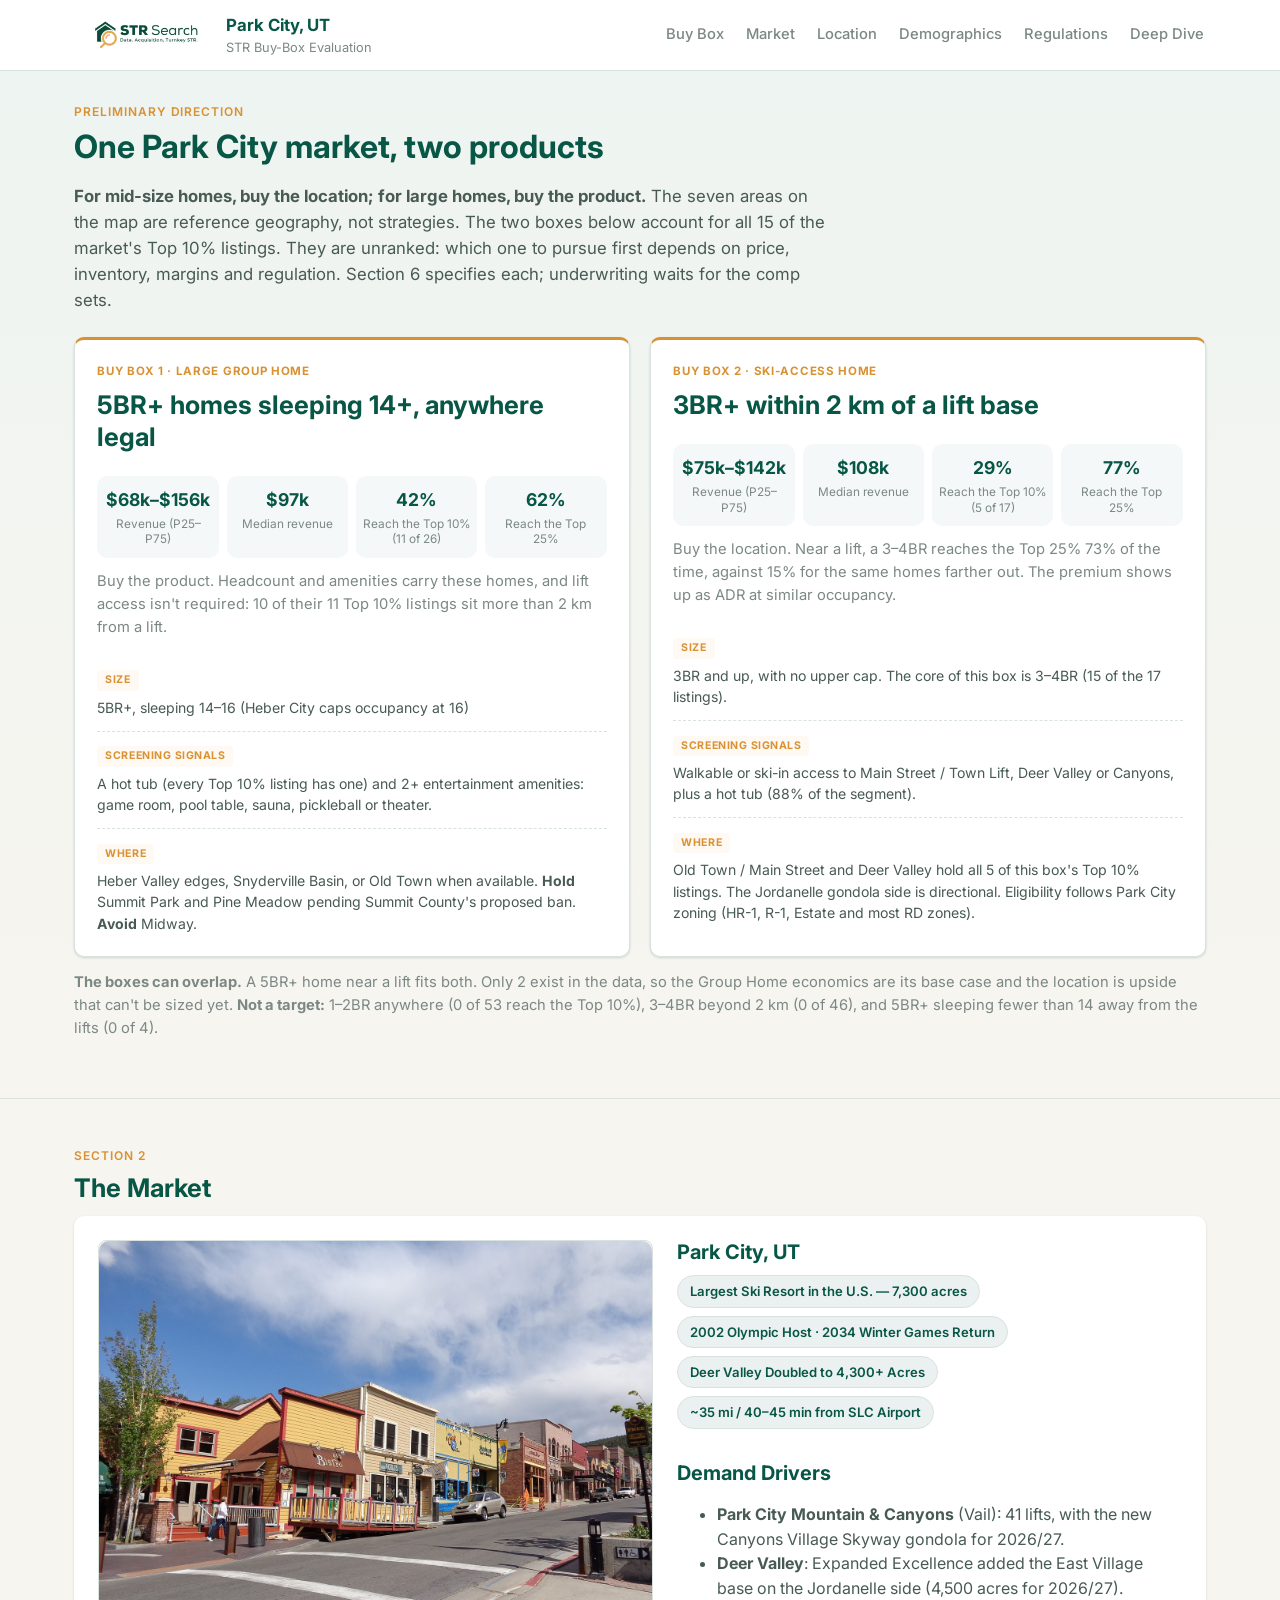
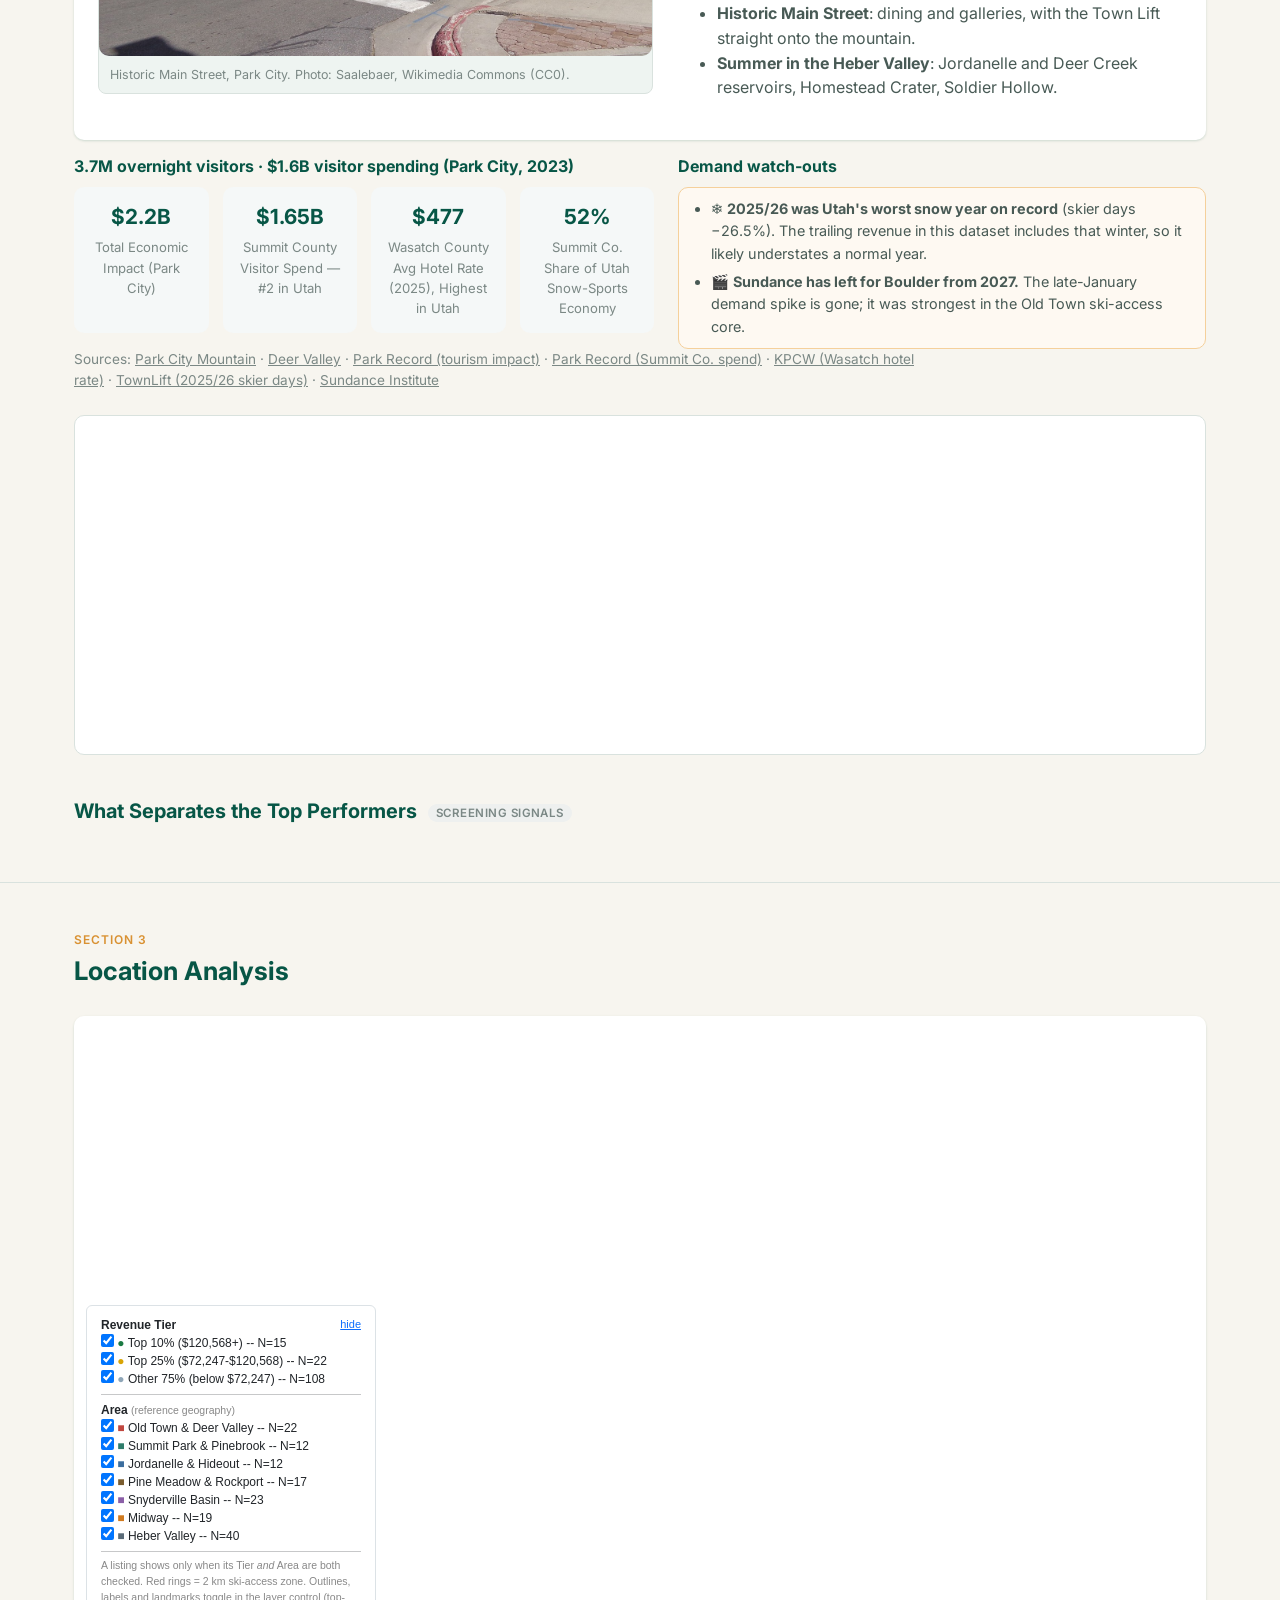
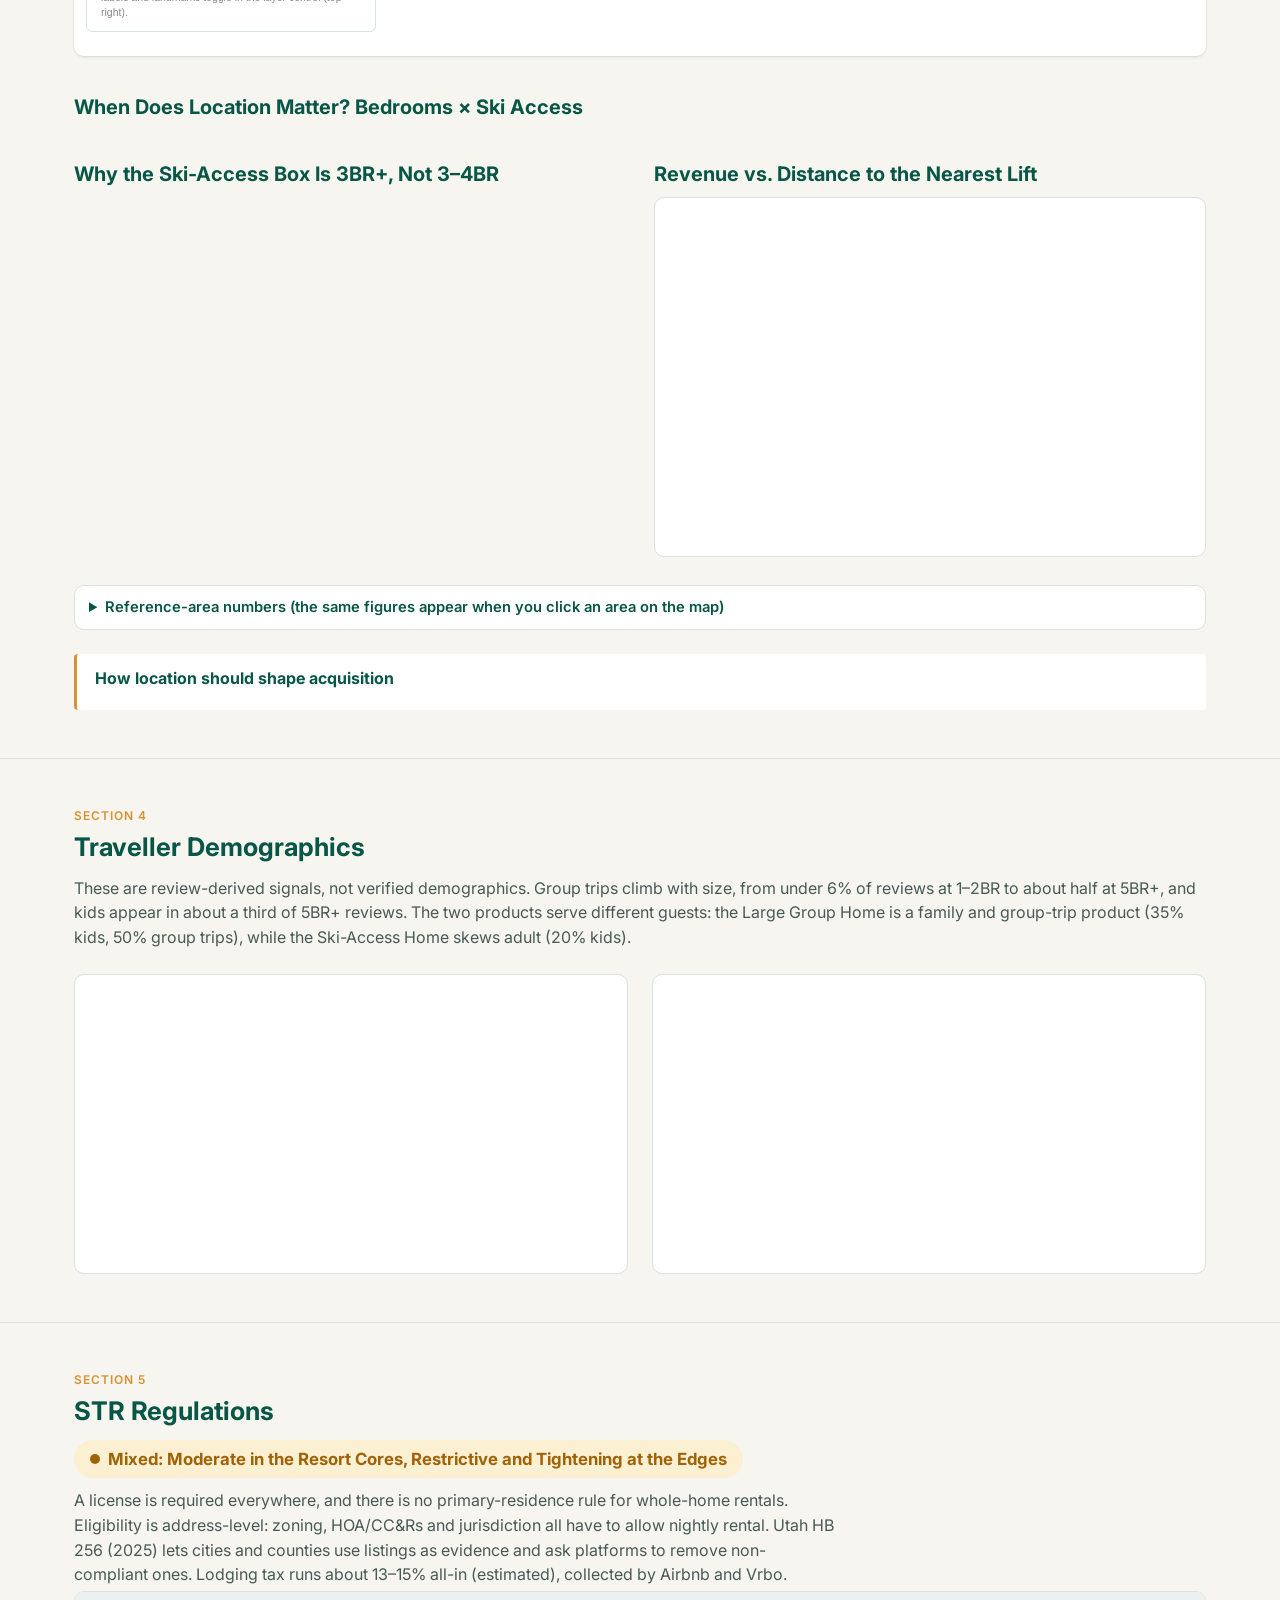
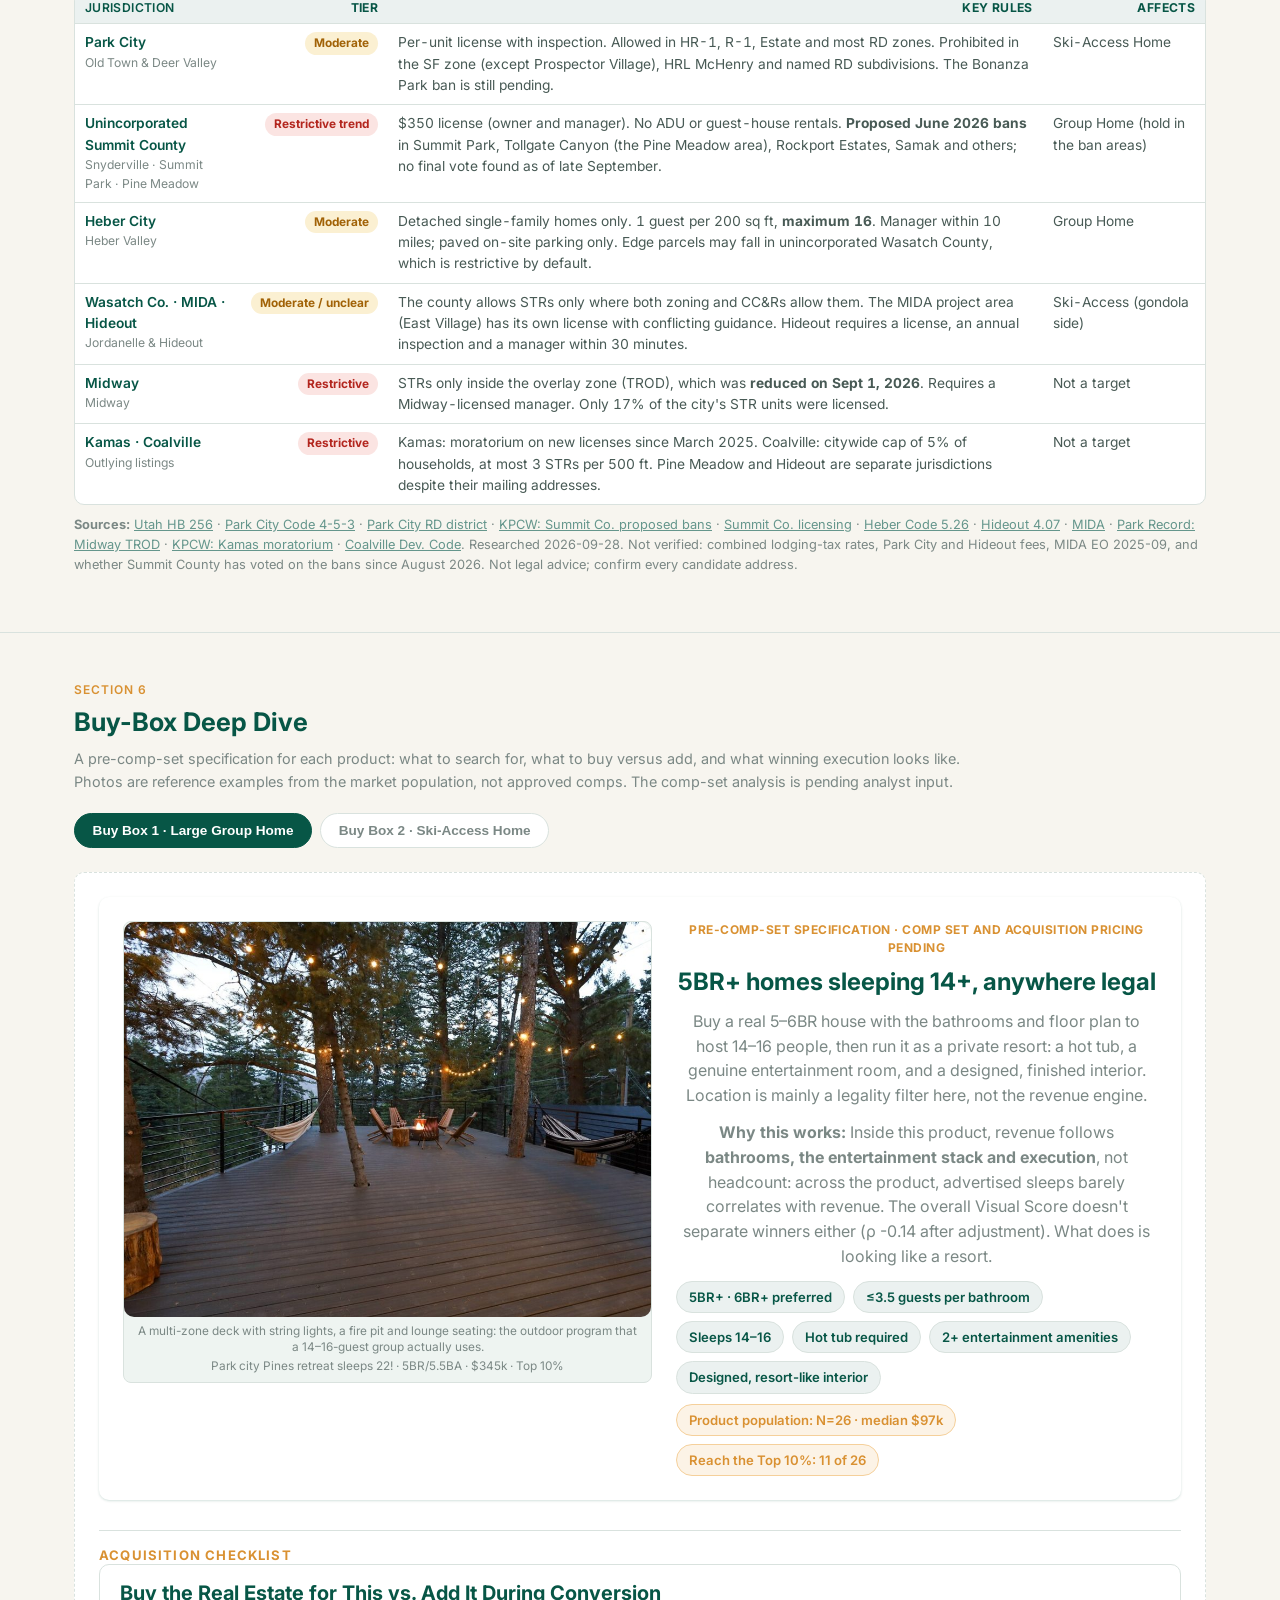
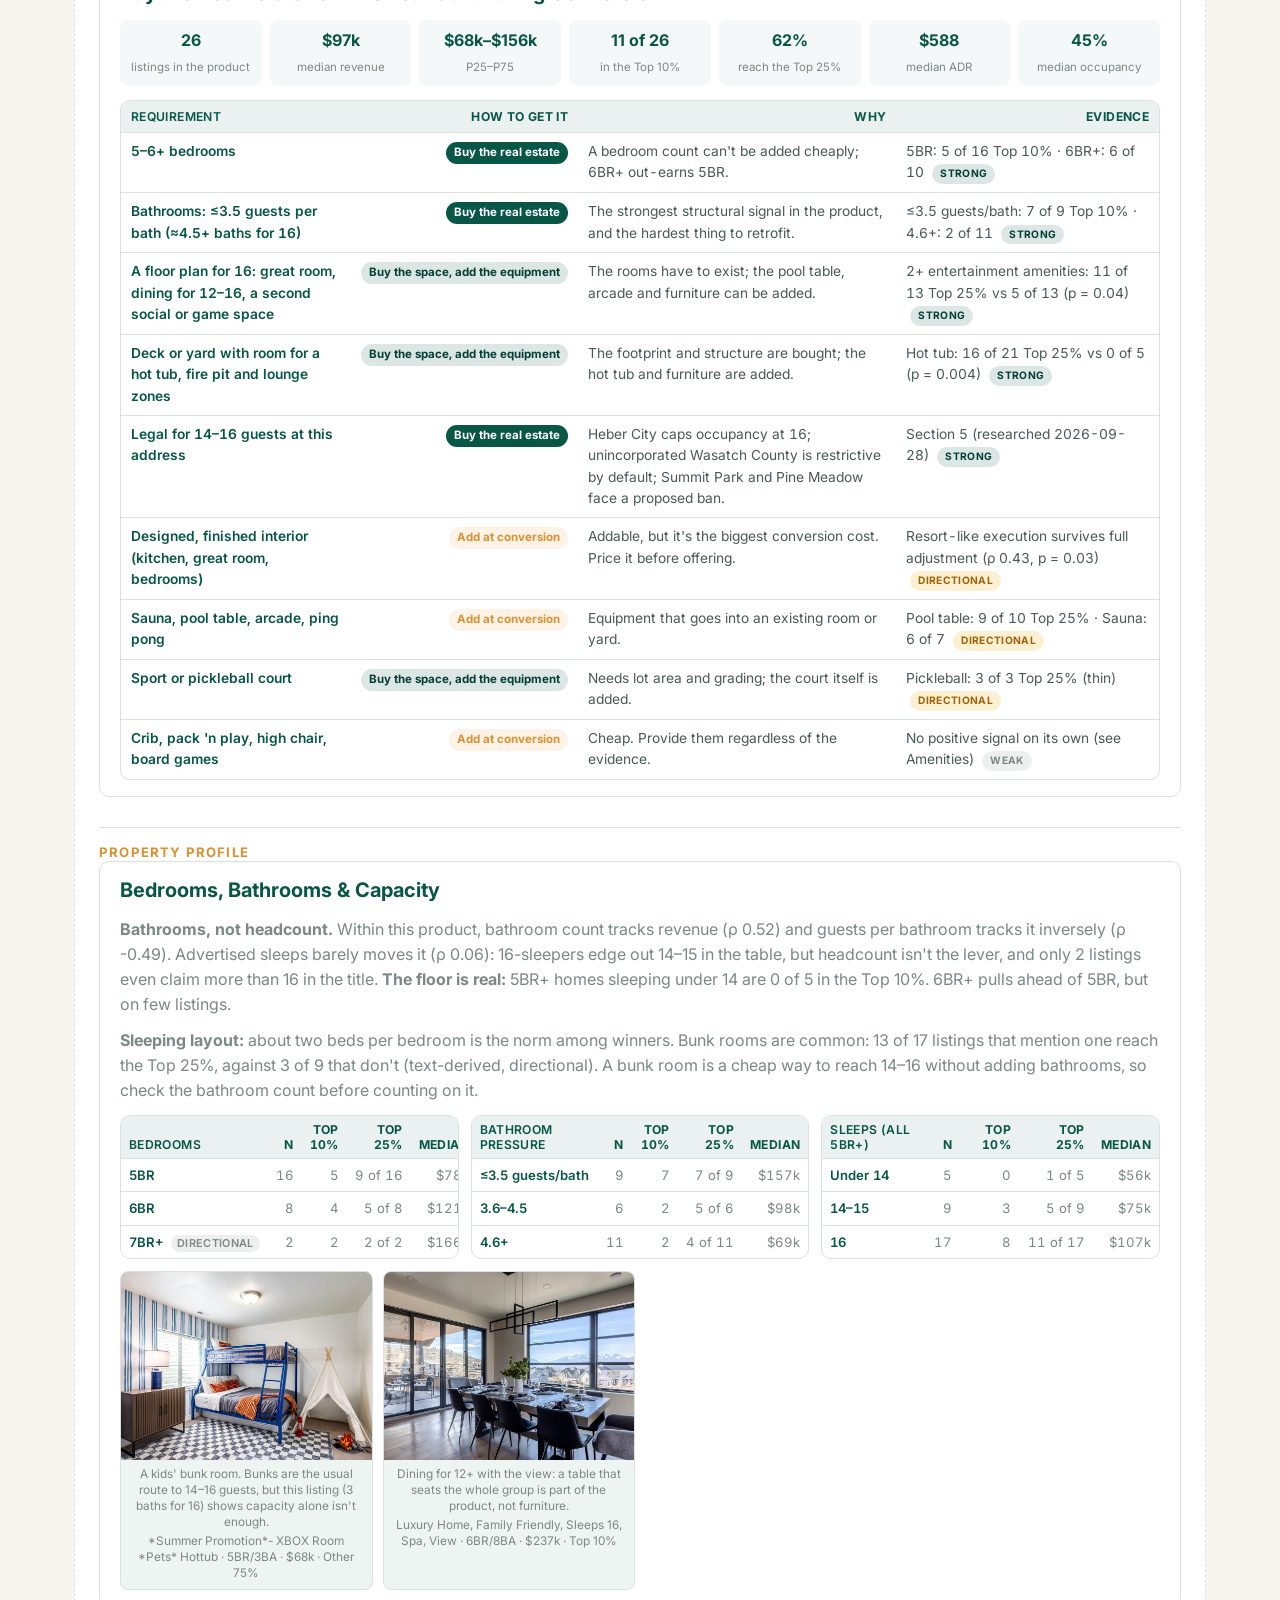
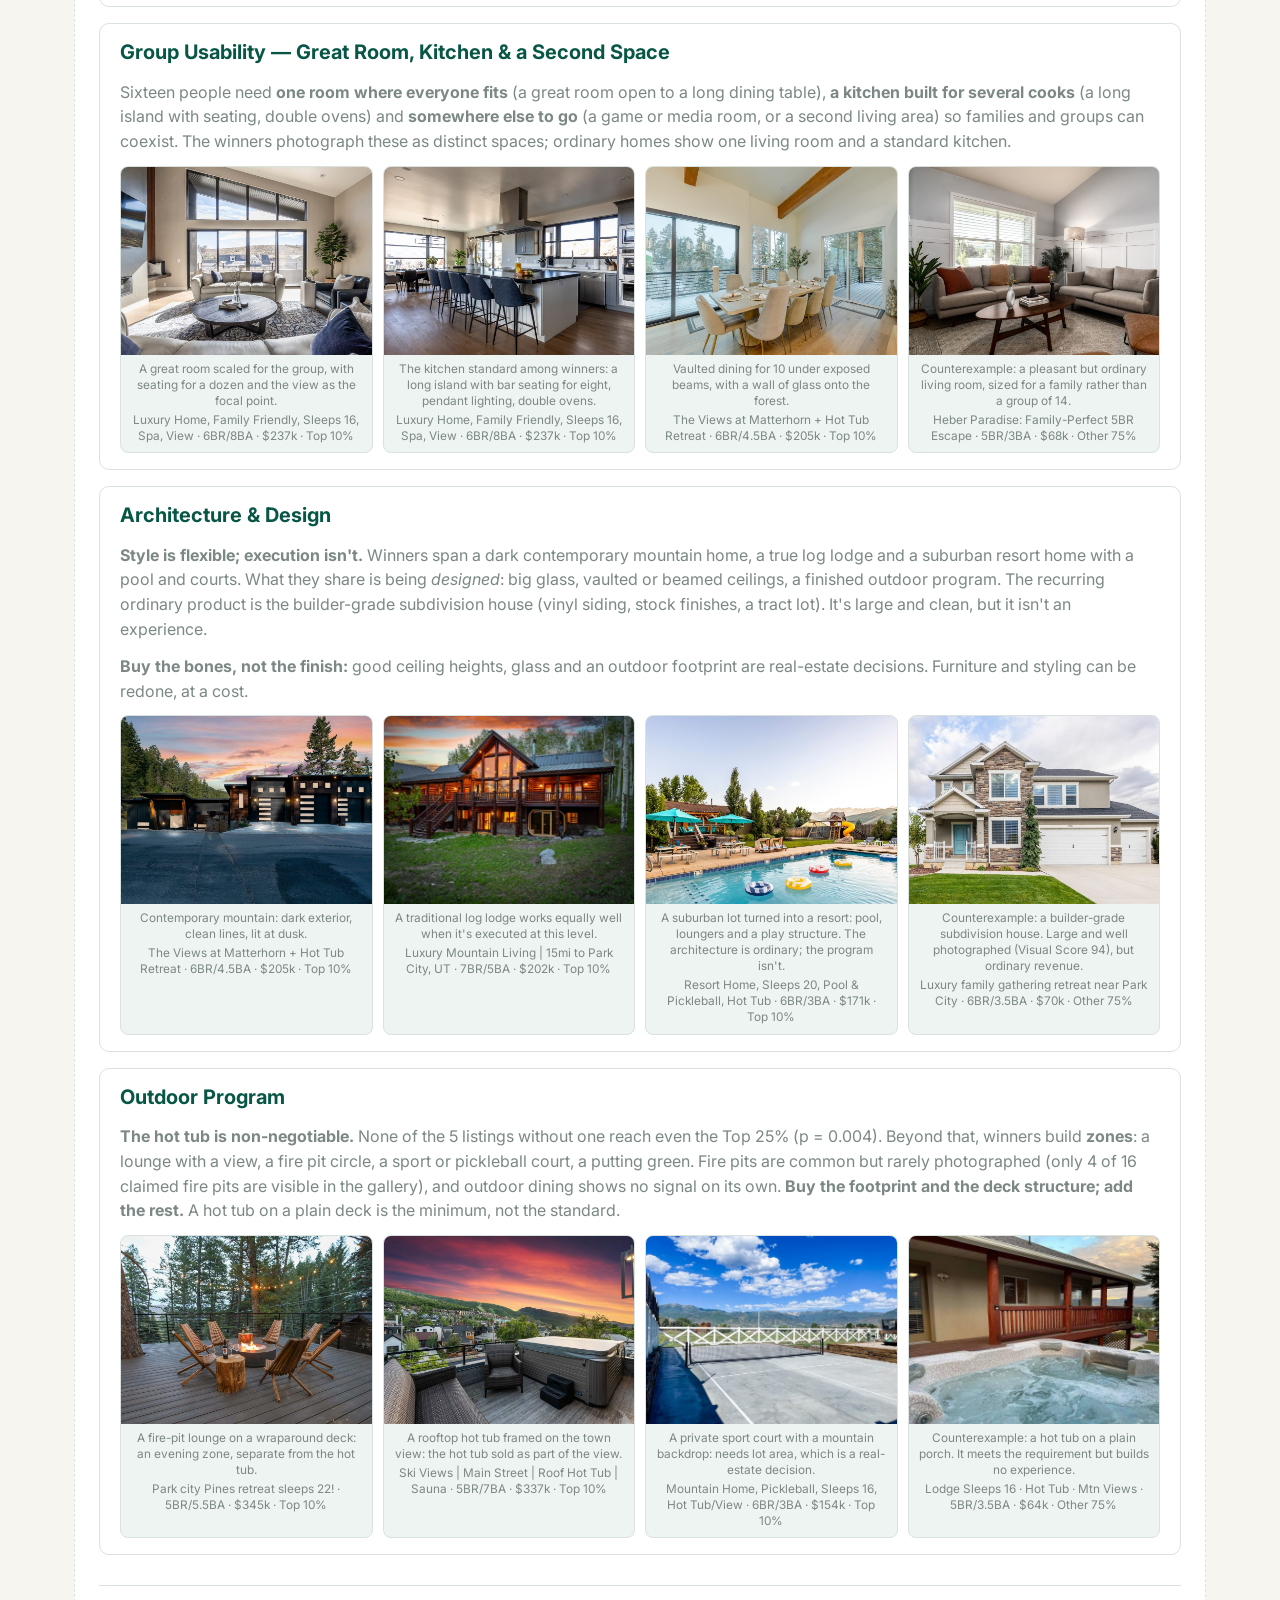
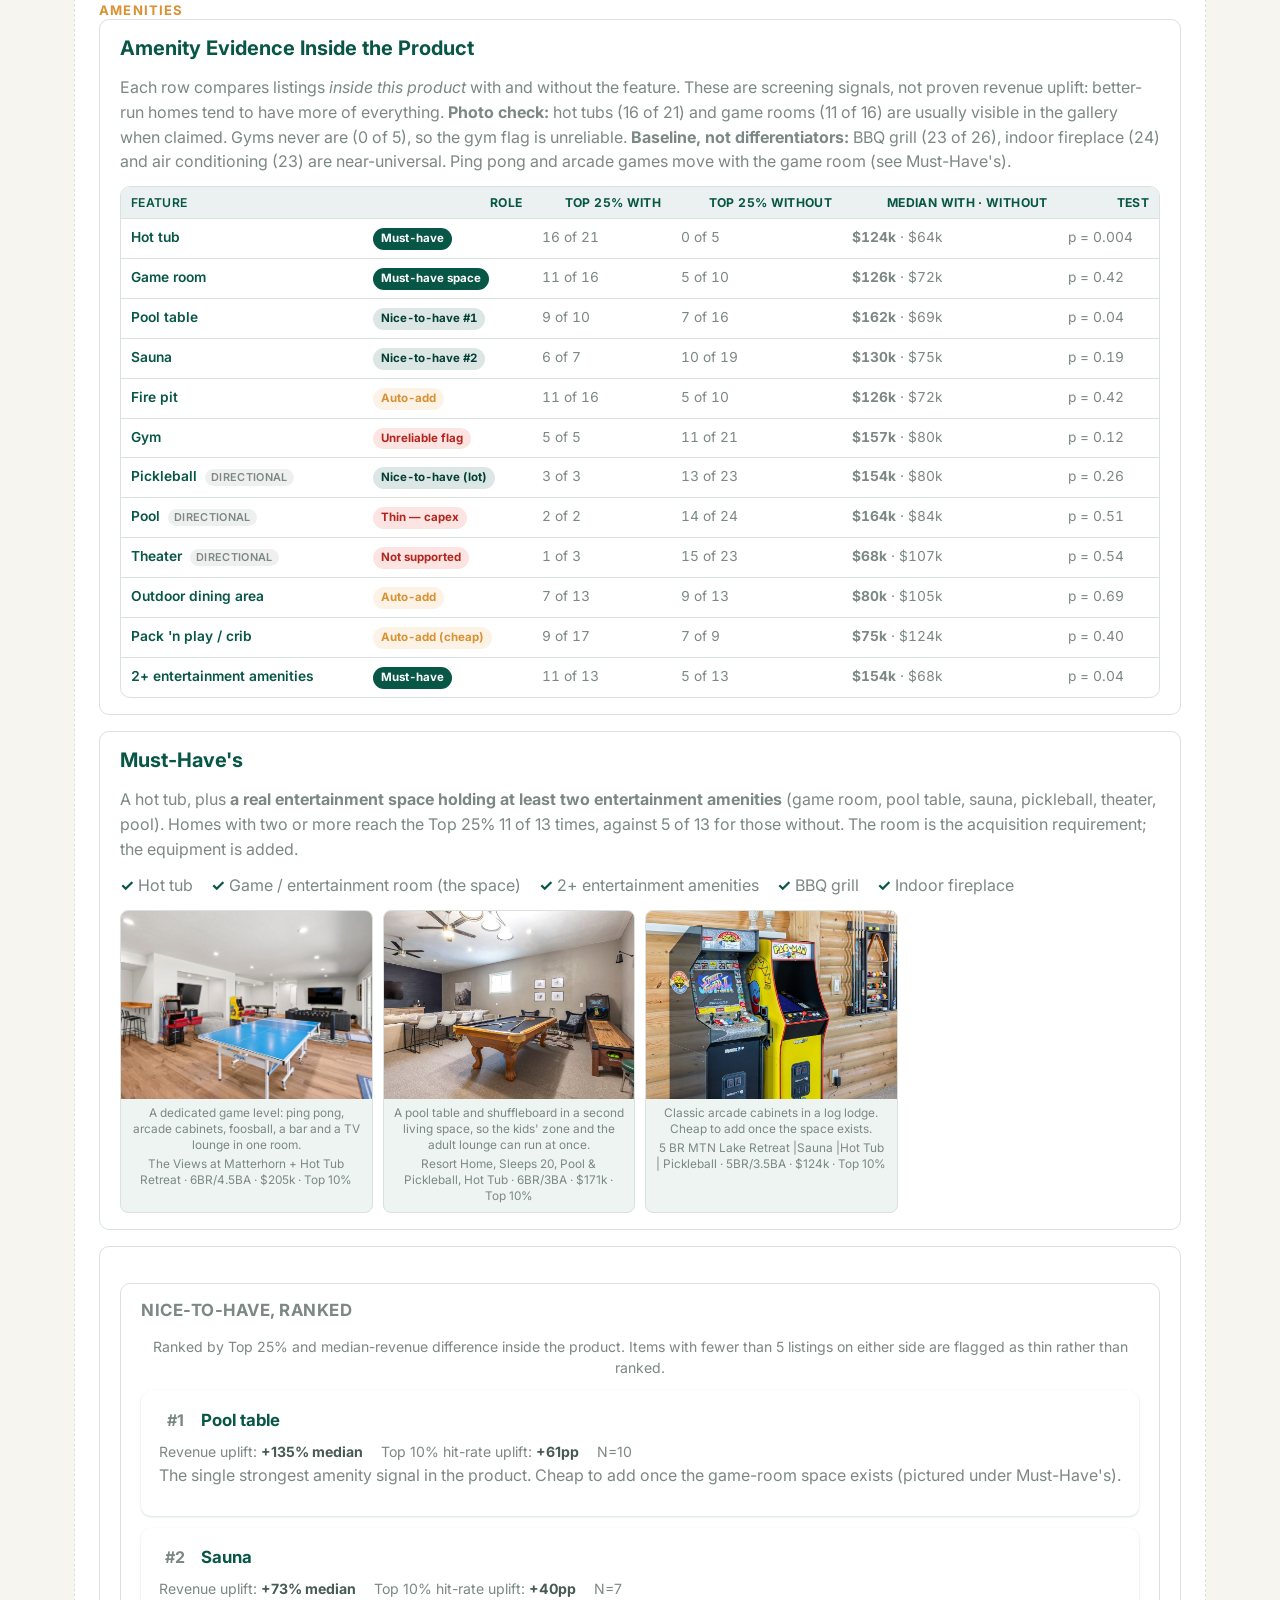
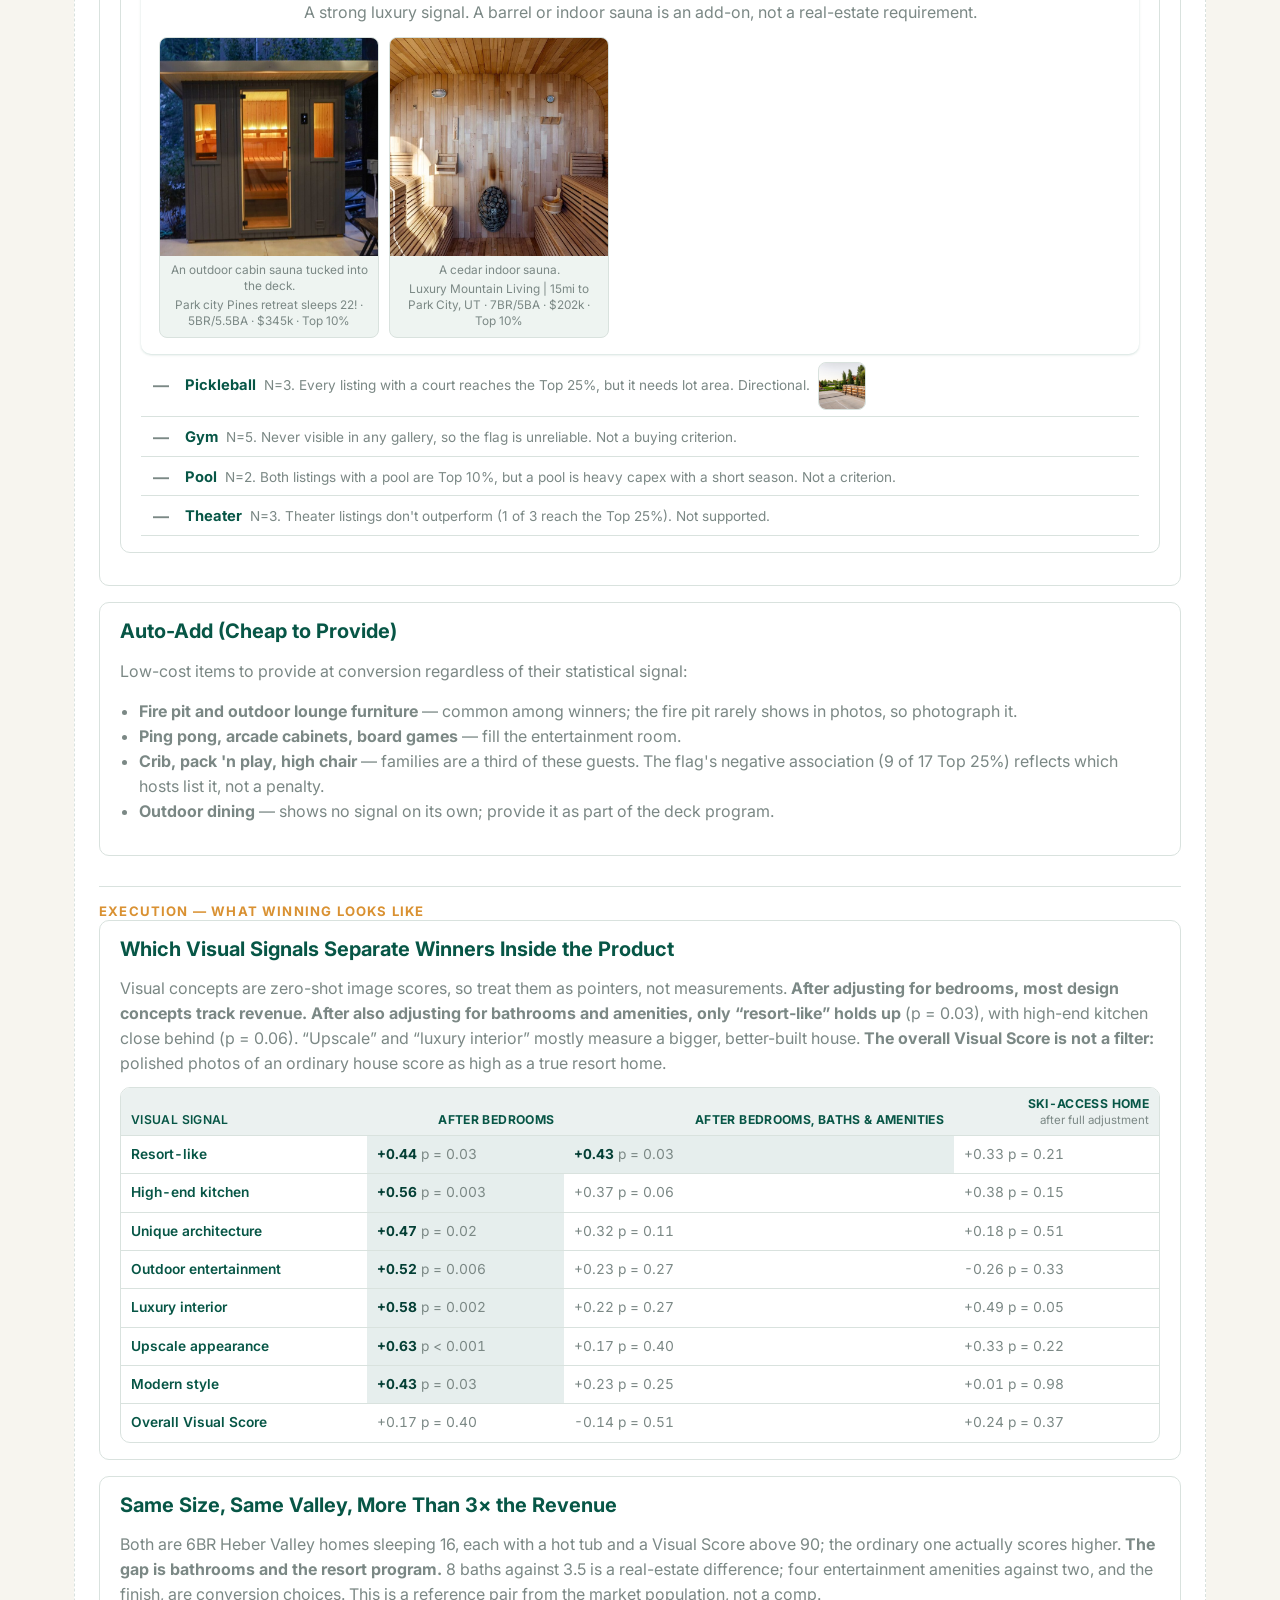
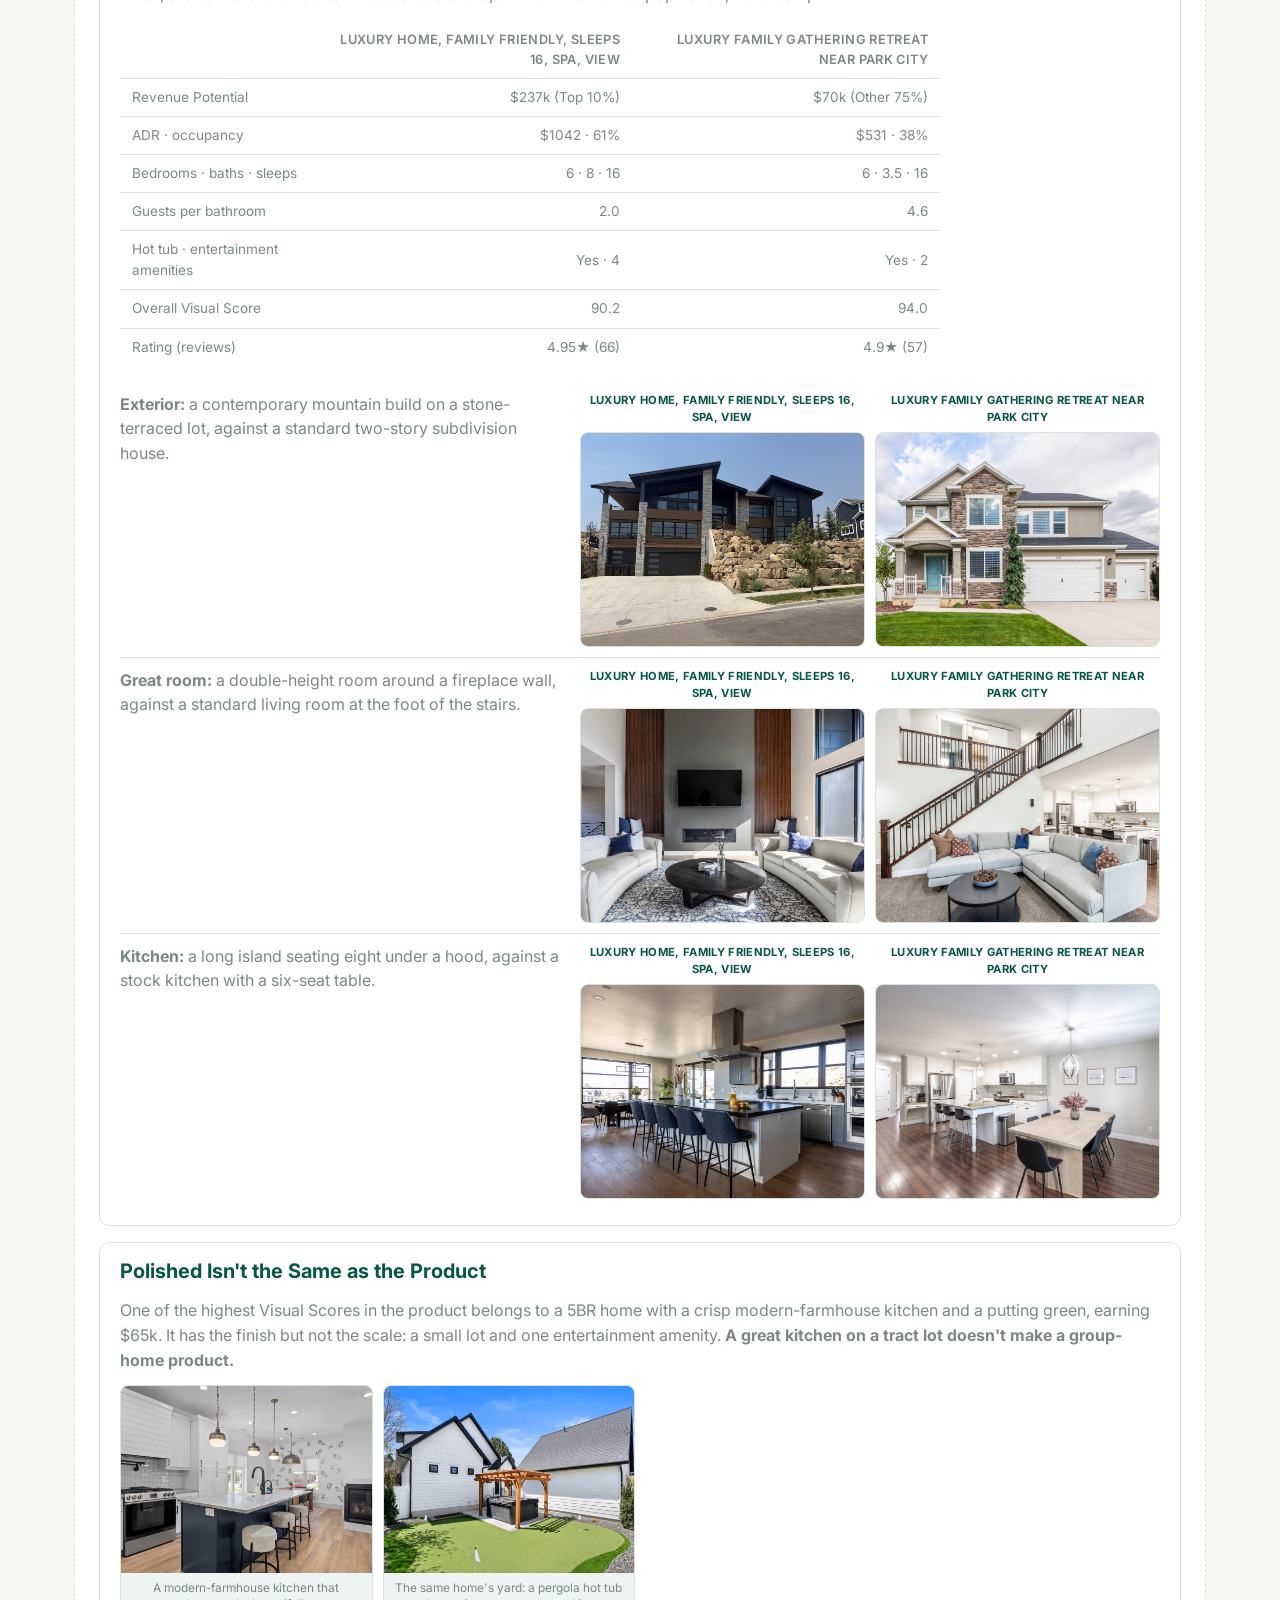
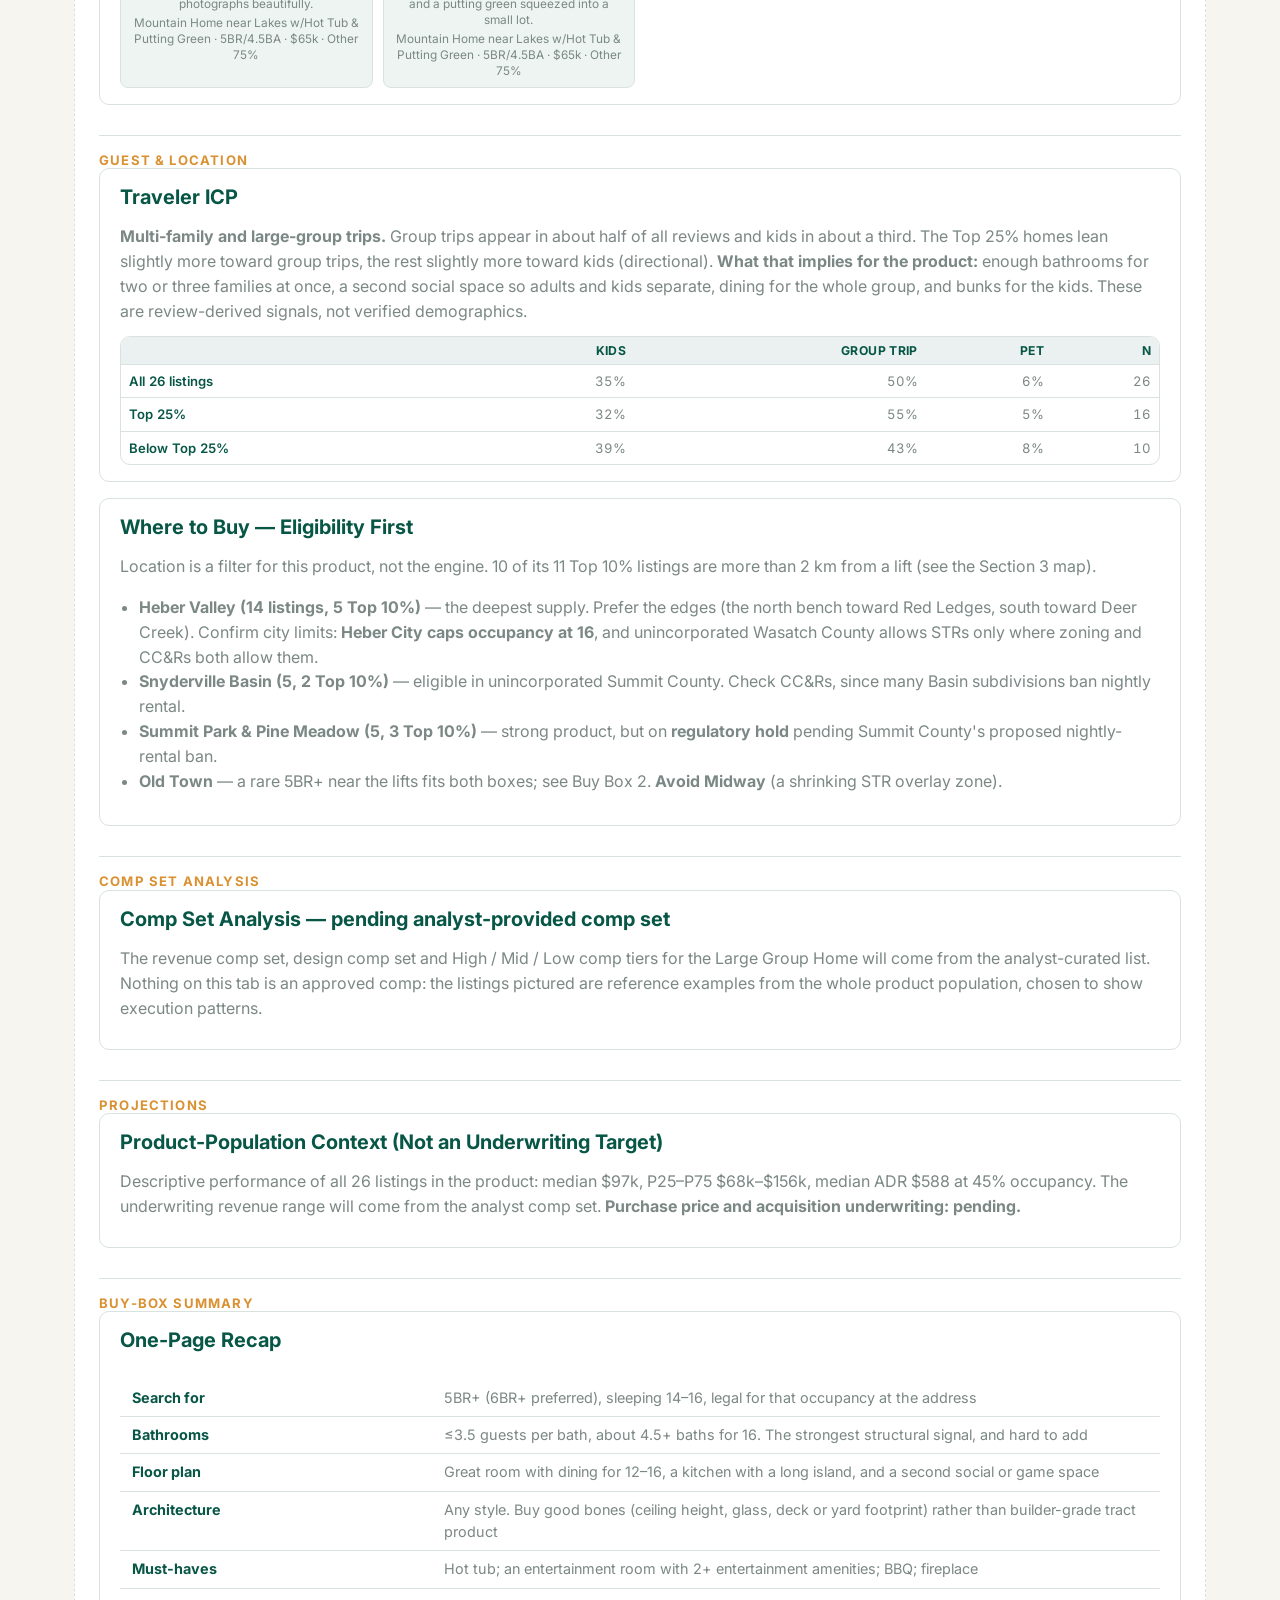
==== index.html @ 9edad389 "Section 6: pre-comp-set deep dives for both Park City buy boxes Large Group Home (5BR+ sleeps 14+): " ====
<!doctype html>
<html lang="en">
<head>
<meta charset="utf-8" />
<meta name="viewport" content="width=device-width, initial-scale=1" />
<title>Park City, UT STR Buy-Box Evaluation</title>
<link rel="preconnect" href="https://fonts.googleapis.com" />
<link href="https://fonts.googleapis.com/css2?family=Inter:wght@400;500;600;700;800&display=swap" rel="stylesheet" />
<link rel="stylesheet" href="css/styles.css?v=20260929-pc4" />
</head>
<body>

<header class="site-header">
  <div class="site-header__inner">
    <div class="site-header__brand">
      <img class="site-header__logo" src="assets/branding/strsearch-logo.webp" alt="STR Search" />
      <div class="site-header__title">Park City, UT <span>STR Buy-Box Evaluation</span></div>
    </div>
    <nav class="site-nav">
      <a href="#declaration">Buy Box</a>
      <a href="#market">Market</a>
      <a href="#location">Location</a>
      <a href="#demographics">Demographics</a>
      <a href="#regulations">Regulations</a>
      <a href="#deep-dive">Deep Dive</a>
    </nav>
  </div>
</header>

<main>

  <!-- Section 1: preliminary buy-box direction -->
  <section id="declaration" class="section section--hero">
    <div class="container">
      <p class="section-kicker">Preliminary Direction</p>
      <h1>One Park City market, two products</h1>
      <p class="hero-sub"><strong>For mid-size homes, buy the location; for large homes, buy the product.</strong> The seven areas on the map are reference geography, not strategies. The two boxes below account for all 15 of the market's Top 10% listings. They are unranked: which one to pursue first depends on price, inventory, margins and regulation. Section 6 specifies each; underwriting waits for the comp sets.</p>
      <div id="buybox-declarations" class="declarations-grid"></div>
      <p id="not-targets" class="not-targets"></p>
    </div>
  </section>

  <!-- Section 2: Market context + what drives performance -->
  <section id="market" class="section">
    <div class="container">
      <p class="section-kicker">Section 2</p>
      <h2>The Market</h2>
      <div id="market-overview-body" class="market-overview"></div>

      <div class="chart-card chart-card--wide chart-card--spaced">
        <canvas id="chart-revenue-distribution"></canvas>
      </div>
      <div id="chart-revenue-distribution-legend" class="chart-legend-row"></div>
      <p id="chart-revenue-distribution-interpretation" class="caption"></p>

      <h3 class="subsection-title">What Separates the Top Performers <span class="title-note">screening signals</span></h3>
      <div id="drivers-table"></div>
      <p class="caption" id="drivers-note"></p>
    </div>
  </section>

  <!-- Section 3: Location analysis (compressed) -->
  <section id="location" class="section">
    <div class="container">
      <p class="section-kicker">Section 3</p>
      <h2>Location Analysis</h2>
      <iframe class="embedded-map embedded-map--tall" src="assets/overview/parkcity_overview_map.html?v=20260929-pc4" loading="lazy" title="Interactive map of Park City area STR revenue tiers, seven reference areas, the 2 km ski-access zone, and demand-driver landmarks"></iframe>
      <p id="map-interpretation" class="caption"></p>

      <h3 class="subsection-title">When Does Location Matter? Bedrooms × Ski Access</h3>
      <div id="access-matrix"></div>

      <div class="chart-row chart-row--lift">
        <div>
          <h3 class="subsection-title">Why the Ski-Access Box Is 3BR+, Not 3–4BR</h3>
          <div id="definition-test" class="tight-list"></div>
        </div>
        <div>
          <h3 class="subsection-title">Revenue vs. Distance to the Nearest Lift</h3>
          <div class="chart-card chart-card--tall">
            <canvas id="chart-lift-scatter"></canvas>
          </div>
          <p id="lift-caption" class="caption"></p>
        </div>
      </div>

      <details class="ref-details">
        <summary>Reference-area numbers (the same figures appear when you click an area on the map)</summary>
        <div id="area-table"></div>
      </details>

      <div class="conclusion-box">
        <h3>How location should shape acquisition</h3>
        <div id="location-conclusion"></div>
      </div>
    </div>
  </section>

  <!-- Section 4: Traveller demographics -->
  <section id="demographics" class="section">
    <div class="container">
      <p class="section-kicker">Section 4</p>
      <h2>Traveller Demographics</h2>
      <div id="demographics-intro-body"></div>
      <div class="chart-row">
        <div>
          <div class="chart-card">
            <canvas id="chart-demographics-pie"></canvas>
          </div>
        </div>
        <div>
          <div class="chart-card">
            <canvas id="chart-demographics-bedroom"></canvas>
          </div>
        </div>
      </div>
    </div>
  </section>

  <!-- Section 5: STR regulations -->
  <section id="regulations" class="section">
    <div class="container">
      <p class="section-kicker">Section 5</p>
      <h2>STR Regulations</h2>
      <div id="regulations-body"></div>
    </div>
  </section>

  <!-- Section 6: buy-box deep dives (pre-comp-set). Content: js/deepdive_content.js -->
  <section id="deep-dive" class="section">
    <div class="container">
      <p class="section-kicker">Section 6</p>
      <h2>Buy-Box Deep Dive</h2>
      <p class="subsection-lede">A pre-comp-set specification for each product: what to search for, what to buy versus add, and what winning execution looks like. Photos are reference examples from the market population, not approved comps. The comp-set analysis is pending analyst input.</p>
      <div id="deep-dive-tabs" class="tabs"></div>
      <div id="deep-dive-content"></div>
    </div>
  </section>


</main>

<footer class="site-footer">
  <div class="container">
    <p>Preliminary and provisional. No property has been underwritten and no acquisition decision has been made. Revenue figures are gross Revenue Potential benchmarks from the market dataset (145 listings, 2026-07-29 snapshot), not a full underwriting model.</p>
  </div>
</footer>

<div id="lightbox" class="lightbox" aria-hidden="true" role="dialog" aria-modal="true" aria-label="Expanded image">
  <button type="button" class="lightbox__close" aria-label="Close image" onclick="closeLightbox()">&times;</button>
  <figure class="lightbox__figure">
    <img id="lightbox-image" src="" alt="" />
    <figcaption id="lightbox-caption"></figcaption>
  </figure>
</div>

<script src="https://cdn.jsdelivr.net/npm/chart.js@4.4.4/dist/chart.umd.min.js"></script>
<script src="js/region_data.js?v=20260929-pc4"></script>
<script src="js/deepdive_data.js?v=20260929-pc4"></script>
<script src="js/data.js?v=20260929-pc4"></script>
<script src="js/render.js?v=20260929-pc4"></script>
<script src="js/research.js?v=20260929-pc4"></script>
<script src="js/deepdive.js?v=20260929-pc4"></script>
<script src="js/deepdive_content.js?v=20260929-pc4"></script>
<script src="js/charts.js?v=20260929-pc4"></script>
<script src="js/main.js?v=20260929-pc4"></script>
</body>
</html>
---- css/styles.css ----
/* ====================================================================
   Tokens — STR Search brand theme (green + gold), matching the
   Clearwater reference site exactly so every STR Search market report
   shares one visual template. See ../README.md for the rebrand note --
   this replaced the project's original Shenandoah "Blue Ridge" forest/
   amber palette. Every component below reads only the semantic
   `--color-*` tokens, bridged onto the brand palette here, so the whole
   site re-themes from this one block with no component-level changes.
   ==================================================================== */
:root {
  font-size: 16px;

  --brand-green: #075646;
  --brand-green-dark: #043f35;
  --brand-gold: #ecaa4a;
  --brand-gold-dark: #d99132;
  --brand-gold-border: color-mix(in srgb, var(--brand-gold) 55%, white);
  --brand-cream: #f7f5ef;
  --brand-surface: #eef4f1;
  --brand-white: #ffffff;
  --text-primary: #0b4b40;
  --text-secondary: #485a55;
  --border-subtle: #d9e2de;
  --status-pending-bg: #fff5e3;
  --status-pending-text: #8a5a10;

  --color-bg: var(--brand-cream);
  --color-surface: var(--brand-white);
  --color-border: var(--border-subtle);
  --color-text: var(--text-secondary);
  --color-text-muted: color-mix(in srgb, var(--text-secondary) 72%, white);
  --color-primary: var(--brand-green);
  --color-primary-light: color-mix(in srgb, var(--brand-green) 62%, white);
  --color-accent: var(--brand-gold-dark);
  --color-danger: #b5482e;
  --color-pending-bg: var(--status-pending-bg);
  --color-pending-text: var(--status-pending-text);
  --radius: 10px;
  --shadow: 0 1px 3px rgba(7, 86, 70, 0.1), 0 1px 2px rgba(7, 86, 70, 0.08);
  --max-width: 1180px;

  /* A small, consistent set of tint/border tokens -- replaces a scatter of
     one-off color-mix() percentages (3/4/5/6/8/10/16%) that had accumulated
     across individual components with no shared rhythm, and dashed borders
     used nowhere else on the page. Formal/elegant here means: fewer distinct
     surface treatments, applied consistently, not more decoration. */
  --surface-tint: color-mix(in srgb, var(--brand-green) 4%, white);
  --surface-tint-strong: color-mix(in srgb, var(--brand-green) 8%, white);
  --accent-tint: color-mix(in srgb, var(--brand-gold) 7%, white);
  --accent-tint-strong: color-mix(in srgb, var(--brand-gold) 14%, white);
  --hairline: 1px solid var(--color-border);

  /* Traffic-light tier colors -- High/Mid/Low comp-set and execution tiers
     (Lake's Comp-Set Visual Comparison, amenity execution tiers), deliberately
     distinct from the brand green/gold above since those already carry a
     different meaning (primary/accent) elsewhere on the page. */
  --tier-high: var(--brand-green);
  --tier-high-bg: color-mix(in srgb, var(--brand-green) 12%, white);
  --tier-mid: #a16207;
  --tier-mid-bg: #fbf0d2;
  --tier-low: #b3261e;
  --tier-low-bg: #fbe4e2;
}

* { box-sizing: border-box; }
html { scroll-behavior: smooth; }
body {
  margin: 0;
  font-family: "Inter", "Segoe UI", system-ui, sans-serif;
  color: var(--color-text);
  background: var(--color-bg);
  line-height: 1.55;
}
h1, h2, h3, h4 { color: var(--color-primary); line-height: 1.25; margin: 0 0 0.5em; }
h1 { font-size: 2rem; }
h2 { font-size: 1.6rem; }
h3 { font-size: 1.25rem; }
h4 { font-size: 1.05rem; text-transform: uppercase; letter-spacing: 0.03em; color: var(--color-text-muted); }
p { margin: 0 0 0.75em; }
a { color: var(--color-primary-light); }
img { max-width: 100%; display: block; }
.container { max-width: var(--max-width); margin: 0 auto; padding: 0 24px; }
.container:has(.bb2) { max-width: 1400px; }

/* ==== Header / nav -- Clearwater's white header, not a solid brand-color
   bar: logo + title left, green nav text with a gold hover/active
   underline right. ==== */
.site-header {
  position: sticky; top: 0; z-index: 50;
  background: var(--color-surface);
  border-bottom: 1px solid var(--color-border);
}
.site-header__inner {
  max-width: var(--max-width); margin: 0 auto; padding: 12px 24px;
  display: flex; align-items: center; justify-content: space-between; flex-wrap: wrap; gap: 12px;
}
.site-header__brand { display: flex; align-items: center; gap: 10px; }
.site-header__logo { height: 36px; width: auto; display: block; }
.site-header__title { font-weight: 700; font-size: 1.05rem; color: var(--color-primary); }
.site-header__title span { display: block; font-weight: 400; font-size: 0.8rem; color: var(--color-text-muted); }
.site-nav { display: flex; gap: 18px; flex-wrap: wrap; }
.site-nav a { color: var(--color-text-muted); text-decoration: none; font-size: 0.92rem; font-weight: 500; padding: 4px 2px; border-bottom: 2px solid transparent; }
.site-nav a:hover, .site-nav__link--active { color: var(--color-primary); border-bottom-color: var(--color-accent); }

/* ==== Sections ==== */
.section { padding: 3rem 0; border-bottom: 1px solid var(--color-border); }
.section--hero { background: linear-gradient(180deg, var(--brand-surface) 0%, var(--color-bg) 100%); padding-top: 2rem; }
.section--note { padding: 0.75rem 0; background: var(--color-pending-bg); }
.section-kicker { text-transform: uppercase; letter-spacing: 0.08em; font-size: 0.75rem; font-weight: 600; color: var(--color-accent); margin-bottom: 0.35rem; }
.hero-sub { font-size: 1.05rem; color: var(--color-text); max-width: 760px; }
.section-interpretation { margin-top: 1rem; padding: 0.9rem 1.1rem; background: var(--color-surface); border-left: 3px solid var(--color-primary-light); border-radius: 4px; color: var(--color-text-muted); font-size: 0.95rem; }
.subsection-title { margin-top: 32px; }

/* ==== Buttons / badges ==== */
.btn { display: inline-block; padding: 0.6rem 1.1rem; border-radius: 6px; text-decoration: none; font-weight: 600; font-size: 0.9rem; margin-top: 0.75rem; }
.btn--primary { background: var(--color-primary); color: white; }
.btn--primary:hover { background: var(--brand-green-dark); }
.btn--alexandria { background: var(--brand-white); color: var(--color-primary); border: 1.5px solid var(--color-primary); margin: 12px 8px 4px 0; }
.btn--alexandria:hover { background: color-mix(in srgb, var(--brand-green) 6%, white); }
.btn--pending { color: var(--color-text-muted); border-color: var(--color-border); cursor: not-allowed; pointer-events: none; }
.badge { display: inline-block; font-size: 0.72rem; font-weight: 700; text-transform: uppercase; letter-spacing: 0.04em; padding: 0.2rem 0.55rem; border-radius: 999px; }
.badge--pending { background: var(--color-pending-bg); color: var(--color-pending-text); }

/* ==== Section 1: declarations -- 3 compact cards side by side, matching
   Clearwater's declarations-grid/declaration-card exactly. ==== */
.declarations-grid { display: grid; grid-template-columns: repeat(3, 1fr); gap: 1.25rem; margin-top: 1.5rem; }
.declaration-card { background: var(--color-surface); border: 1px solid var(--color-border); border-radius: var(--radius); box-shadow: var(--shadow); padding: 1.4rem; }
.declaration-card--lead { border-top: 3px solid var(--color-accent); display: flex; flex-direction: column; }
.declaration-card--lead .btn { margin-top: auto; align-self: flex-start; }
.declaration-card--pending { background: var(--surface-tint); border: var(--hairline); box-shadow: none; }
.declaration-card__eyebrow { text-transform: uppercase; font-size: 0.72rem; font-weight: 700; letter-spacing: 0.06em; color: var(--color-accent); }
/* Revenue range chip -- shown right under the box name, before the thesis,
   so the acquisition-team reader gets the headline number first: what
   revenue this buy box is actually about, before reading why. */
.declaration-card__revenue { display: flex; align-items: baseline; flex-wrap: wrap; gap: 4px 8px; margin: 6px 0 10px; padding: 8px 12px; background: var(--accent-tint-strong); border-radius: 8px; }
.declaration-card__revenue-value { font-size: 1.25rem; font-weight: 800; color: var(--color-primary); white-space: nowrap; }
.declaration-card__revenue-label { font-size: 0.72rem; text-transform: uppercase; letter-spacing: 0.04em; color: var(--color-text-muted); }
.declaration-card__thesis { font-size: 0.92rem; color: var(--color-text-muted); }
/* Spec rows -- a small colored label "chip" (not plain muted caps text)
   above each value, with a dashed divider closing out every row but the
   last, so four back-to-back facts read as distinct, scannable rows
   instead of one undifferentiated block of gray text. */
.declaration-card__specs { margin: 1rem 0 0; }
.declaration-card__specs dt {
  display: inline-block; font-size: 0.66rem; font-weight: 700; text-transform: uppercase; letter-spacing: 0.05em;
  color: var(--brand-gold-dark); background: var(--accent-tint); padding: 2px 8px; border-radius: 4px; margin-top: 0.9rem;
}
.declaration-card__specs dt:first-child { margin-top: 0; }
.declaration-card__specs dd { margin: 0.4rem 0 0; padding-bottom: 0.8rem; border-bottom: 1px dashed var(--color-border); font-size: 0.9rem; line-height: 1.5; color: var(--color-text); }
.declaration-card__specs dd:last-of-type { border-bottom: none; padding-bottom: 0; }

/* ==== Section 2: market ==== */
.market-overview p { max-width: 860px; }
.market-sources { font-size: 0.85rem; color: var(--color-text-muted); }
.market-sources a { color: var(--color-text-muted); }
.intro-grid { display: grid; grid-template-columns: 200px 1fr; gap: 0.5rem 1.5rem; margin-top: 1rem; }
.intro-grid dt { font-weight: 600; color: var(--color-primary); font-size: 0.9rem; padding-top: 0.35rem; }
.intro-grid dd { margin: 0; padding: 0.35rem 0; border-bottom: 1px dashed var(--color-border); color: var(--color-text-muted); }
.chart-card { background: var(--color-surface); border: 1px solid var(--color-border); border-radius: var(--radius); padding: 1rem; height: 300px; margin-top: 12px; }
.chart-card--wide { height: 340px; }
.chart-row { display: grid; grid-template-columns: 1fr 1fr; gap: 24px; align-items: start; margin-top: 8px; }
.chart-legend-row { display: flex; gap: 24px; flex-wrap: wrap; margin-top: 12px; font-size: 0.88rem; }
.legend-row { display: flex; align-items: center; gap: 8px; margin: 4px 0; }
.legend-swatch { width: 12px; height: 12px; border-radius: 50%; display: inline-block; }
.legend-swatch--outlined { border: 2px solid var(--text-primary); }

/* ==== Section 3: map ==== */
.map-layout { display: grid; grid-template-columns: 1fr 300px; gap: 20px; margin-top: 20px; }
.map-canvas { height: 520px; border-radius: var(--radius); overflow: hidden; box-shadow: var(--shadow); background: var(--color-surface); }
.map-layout--embedded { margin-top: 14px; }
.map-canvas--embedded { height: 460px; box-shadow: none; border: 1px solid var(--color-border); }
.map-sidebar { display: flex; flex-direction: column; gap: 16px; }
.map-legend, .map-filters { background: var(--color-surface); border-radius: var(--radius); box-shadow: var(--shadow); padding: 16px; }
.map-legend h4, .map-filters h4 { font-size: 0.85rem; margin: 12px 0 6px; }
.map-legend h4:first-child, .map-filters h4:first-child { margin-top: 0; }
.legend-note { font-size: 0.82rem; color: var(--color-text-muted); margin-top: 10px; }
.filter-group { display: flex; flex-direction: column; gap: 4px; }
.filter-row { display: flex; align-items: center; gap: 8px; font-size: 0.88rem; cursor: pointer; }
.map-error { color: var(--color-danger); }
.map-popup-note { display: inline-block; margin-top: 6px; color: var(--color-text-muted); line-height: 1.35; }
.legend-count { color: var(--color-text-muted); font-size: 0.82rem; }
.zip-label { font-size: 10px; font-weight: 700; color: var(--text-secondary); text-align: center; text-shadow: 0 0 3px white, 0 0 3px white; }
.city-guidance-table-wrap { overflow-x: auto; margin-top: 20px; }

/* ==== Section 4: deep dive / tabs ==== */
.tabs { display: flex; gap: 0.5rem; margin: 1.25rem 0 1.5rem; flex-wrap: wrap; }
.tab { background: var(--color-surface); border: 1px solid var(--color-border); border-radius: 999px; padding: 0.55rem 1.1rem; font-weight: 600; font-size: 0.85rem; cursor: pointer; color: var(--color-text-muted); }
.tab--active { background: var(--color-primary); color: white; border-color: var(--color-primary); }
.deep-dive--pending { padding: 1.5rem; background: var(--color-surface); border: 1px dashed var(--color-border); border-radius: var(--radius); text-align: center; color: var(--color-text-muted); }
/* Substantive pending content (bullet lists, links) reads badly centered --
   left-align it; a short one-line pendingNote still looks fine left-aligned. */
.deep-dive--pending .dd-block__body { text-align: left; }
.deep-dive--pending .dd-block__body ul { padding-left: 1.2em; }

/* ==== dd-block system (generic labeled-row card) ==== */
.dd-block { background: var(--color-surface); border: 1px solid var(--color-border); border-radius: var(--radius); padding: 1.25rem 1.5rem; margin-bottom: 1.25rem; }
.dd-block--contrast { border-left: 3px solid var(--color-danger); }
.dd-block--priority { border-left: 3px solid var(--color-accent); background: var(--accent-tint); }
.dd-block--compact { padding: 18px 24px; }
.dd-block__title { margin-bottom: 0.9rem; }
.dd-rows { display: flex; flex-direction: column; gap: 0.7rem; }
.dd-row { display: grid; grid-template-columns: 220px 1fr; gap: 1rem; padding-bottom: 0.6rem; border-bottom: 1px dashed var(--color-border); }
.dd-row:last-child { border-bottom: none; padding-bottom: 0; }
.dd-row__label { font-weight: 600; font-size: 0.85rem; color: var(--color-primary); }
.dd-row__value { margin: 0; color: var(--color-text-muted); font-size: 0.92rem; }
.dd-block__images, .bb2-playbook-grid { display: grid; grid-template-columns: repeat(auto-fit, minmax(200px, 1fr)); gap: 14px; margin-top: 16px; }
.dd-block__images--geo-compact { grid-template-columns: repeat(auto-fit, minmax(220px, 360px)); justify-content: start; }
.dd-note { font-size: 0.88rem; color: var(--color-text-muted); }
.dd-note-block { padding: 12px 16px; border-radius: var(--radius); background: color-mix(in srgb, var(--color-danger) 6%, white); margin: 4px 0 20px; }

/* Collapsed-by-default accordion (Clearwater's own STR Regulations
   treatment) -- keeps a section's real content off the page by default,
   one summary line, so a thorough writeup doesn't cost permanent scroll
   space. Ported verbatim from the reference site's own .bb2-details. */
.bb2-details { margin-top: 12px; border: var(--hairline); border-radius: var(--radius); padding: 2px 20px; background: var(--surface-tint); }
.bb2-details__summary { cursor: pointer; font-weight: 700; color: var(--color-primary); padding: 14px 0; list-style: none; font-size: 1.02rem; }
.bb2-details__summary::-webkit-details-marker { display: none; }
.bb2-details__summary::before { content: "▸  "; }
.bb2-details[open] .bb2-details__summary::before { content: "▾  "; }
.bb2-details > *:not(summary) { padding-bottom: 14px; }

/* STR Regulations card -- tier badge + checkmark-chip highlights + a
   compact two-column key/value grid, all bullet-driven rather than prose,
   per explicit "visually attractive, bullet points, minimize text" ask. */
.regs-card__tier { display: inline-flex; align-items: center; gap: 8px; font-weight: 700; font-size: 1.05rem; padding: 6px 16px; border-radius: 999px; margin-bottom: 10px; background: color-mix(in srgb, var(--brand-green) 12%, white); color: var(--brand-green-dark); }
.regs-card__tier-dot { width: 10px; height: 10px; border-radius: 50%; background: var(--brand-green); flex-shrink: 0; }
.regs-card__summary { margin: 0 0 4px; max-width: 760px; }
.regs-card .dd-row { grid-template-columns: 190px 1fr; gap: 4px 16px; }
.regs-card .dd-rows { gap: 14px; margin-top: 16px; }
.regs-card ul { margin: 0; padding-left: 1.2em; }
.regs-card li { margin-bottom: 4px; }
.regs-card li:last-child { margin-bottom: 0; }
.regs-card__sources { margin-top: 16px; padding-top: 12px; border-top: var(--hairline); }

/* ==== BuyBox V.2-style components (scoped under .bb2) ==== */
.bb2 { font-size: 1.02rem; }
.bb2-hero { display: grid; grid-template-columns: 1.1fr 1fr; gap: 24px; background: var(--color-surface); border-radius: var(--radius); box-shadow: var(--shadow); padding: 24px; margin-bottom: 20px; overflow: hidden; }
.bb2-hero--no-media { grid-template-columns: 1fr; }
.bb2-hero__media img { border-radius: var(--radius); height: 100%; object-fit: cover; }
.bb2-hero__media .photo-figure__trigger { height: 100%; }
.bb2-hero__status { text-transform: uppercase; font-size: 0.75rem; font-weight: 700; color: var(--color-accent); letter-spacing: 0.04em; }
.bb2-hero__title { font-size: 1.5rem; }
.bb2-chip-row { display: flex; flex-wrap: wrap; gap: 8px; margin-top: 10px; }
.bb2-chip { background: var(--surface-tint-strong); border: var(--hairline); border-radius: 999px; padding: 5px 12px; font-size: 0.82rem; font-weight: 600; color: var(--color-primary); }
.bb2-chip--revenue { background: var(--accent-tint-strong); border-color: var(--brand-gold-border); color: var(--brand-gold-dark); }
.bb2-chip--optional { background: transparent; }
.bb2-chip--metric { background: var(--color-primary); color: white; }
.bb2-grid-2 { display: grid; grid-template-columns: 1fr 1fr; gap: 24px; }
.bb2-amenity-panels { display: grid; grid-template-columns: 1fr 1.3fr; gap: 24px; margin-top: 8px; }
.bb2-amenity-panel { background: var(--surface-tint); border-radius: var(--radius); padding: 16px; }
.bb2-amenity-panel__title { margin-top: 0; }
.bb2-checklist { list-style: none; padding: 0; margin: 0 0 12px; display: flex; flex-direction: column; gap: 6px; }
.bb2-checklist--grid { display: grid; grid-template-columns: 1fr 1fr; }
.bb2-checklist--check li::before { content: "✓ "; color: var(--color-primary); font-weight: 700; }
.bb2-checklist--star li::before { content: "★ "; color: var(--color-accent); }
.bb2-evidence-strip { margin-top: 16px; padding: 12px 16px; background: var(--accent-tint-strong); border-radius: var(--radius); font-size: 0.9rem; }
.bb2-mechanism-card figcaption { font-size: 0.85rem; color: var(--color-text-muted); margin-top: 6px; }
.bb2-stat-row { display: grid; grid-template-columns: repeat(4, 1fr); gap: 14px; margin: 16px 0; }
.bb2-stat-row--3 { grid-template-columns: repeat(3, 1fr); }
.bb2-stat { background: var(--surface-tint); border-radius: var(--radius); padding: 14px; text-align: center; }
.bb2-stat__value { font-size: 1.3rem; font-weight: 700; color: var(--color-primary); }
.bb2-stat__label { font-size: 0.82rem; color: var(--color-text-muted); margin-top: 4px; }
.bb2-notes-list { padding-left: 20px; }
.bb2-tier-compare__grid { display: grid; grid-template-columns: repeat(3, 1fr); gap: 20px; margin-top: 16px; }
.bb2-tier-compare__col { background: var(--surface-tint); border-radius: var(--radius); padding: 16px; }
.bb2-tier-compare__col-label { font-weight: 700; color: var(--color-primary); text-transform: uppercase; font-size: 0.85rem; letter-spacing: 0.03em; margin-bottom: 8px; }
/* High/Mid/Low tier columns get a traffic-light background so a reader can
   tell performance tier at a glance without reading the column label --
   green/yellow/red rather than the site's own green/gold brand colors,
   which already mean something else (primary/accent) elsewhere. */
.bb2-tier-compare__col--high { background: var(--tier-high-bg); border: 1px solid color-mix(in srgb, var(--tier-high) 30%, transparent); }
.bb2-tier-compare__col--high .bb2-tier-compare__col-label { color: var(--tier-high); }
.bb2-tier-compare__col--mid { background: var(--tier-mid-bg); border: 1px solid color-mix(in srgb, var(--tier-mid) 30%, transparent); }
.bb2-tier-compare__col--mid .bb2-tier-compare__col-label { color: var(--tier-mid); }
.bb2-tier-compare__col--low { background: var(--tier-low-bg); border: 1px solid color-mix(in srgb, var(--tier-low) 30%, transparent); }
.bb2-tier-compare__col--low .bb2-tier-compare__col-label { color: var(--tier-low); }
.bb2-tier-compare__property { font-size: 0.85rem; color: var(--color-text-muted); margin-top: 8px; padding-top: 8px; border-top: var(--hairline); }
.bb2-tier-compare__property:first-child { border-top: none; padding-top: 0; }
.comp-tier-property__label { color: var(--color-text); line-height: 1.4; }
.comp-tier-property__label strong { color: var(--color-primary); }
.comp-tier-property__label a { color: inherit; }
.comp-tier-property__note { margin-top: 4px; font-style: italic; }
.comp-tier-category__note { margin-bottom: 4px; font-style: italic; }
.bb2-tier-compare__category { margin-top: 20px; }
.bb2-tier-compare__category:first-child { margin-top: 12px; }
.comp-tier-label { margin-top: 24px; }
.bb2-checklist--photo li { display: flex; align-items: center; justify-content: space-between; gap: 12px; }
.bb2-checklist--photo .photo-figure, .bb2-checklist--photo .photo-figure--small { flex-shrink: 0; width: 64px; }
.bb2-checklist--photo .photo-figure img { border-radius: 6px; }
.bb2-checklist--photo figcaption { display: none; }

/* ==== Embedded maps (in-page, not an external link) ==== */
.embedded-map { width: 100%; height: 480px; border: 0; border-radius: var(--radius); box-shadow: var(--shadow); margin-top: 16px; }
.embedded-map--tall { height: 640px; }

/* ==== Acquisition candidate cards ==== */
.candidate-card { background: var(--surface-tint); border-radius: var(--radius); overflow: hidden; box-shadow: var(--shadow); }
.candidate-card__body { padding: 14px; }
.candidate-card__title { font-weight: 700; color: var(--color-primary); }
.candidate-card__meta { font-size: 0.85rem; color: var(--color-text-muted); margin-top: 4px; }

/* ==== Comp cards ==== */
.comp-grid { display: grid; grid-template-columns: repeat(auto-fit, minmax(230px, 1fr)); gap: 18px; margin: 12px 0 8px; }
.comp-card { background: var(--surface-tint); border-radius: var(--radius); overflow: hidden; box-shadow: var(--shadow); }
.comp-card--pending { opacity: 0.92; }
.comp-card__body { padding: 14px; }
.comp-card__title { font-weight: 700; color: var(--color-primary); }
.comp-card__location { font-size: 0.85rem; color: var(--color-text-muted); }
.comp-card__link { display: inline-block; font-size: 0.85rem; margin: 6px 0; }
.comp-card__metrics { display: flex; flex-wrap: wrap; gap: 10px; font-size: 0.82rem; margin: 8px 0; list-style: none; padding: 0; }
.comp-card__why { font-size: 0.88rem; }
.comp-card__limitation { font-size: 0.85rem; color: var(--color-danger); }
.counterexample-card { padding: 16px 0; border-top: 1px solid var(--color-border); }
.counterexample-card:first-of-type { border-top: none; padding-top: 0; }
.counterexample-card .dd-block__images {
  grid-template-columns: repeat(auto-fit, minmax(140px, 180px));
  justify-content: start;
  gap: 12px;
}
.counterexample-card .photo-figure--small .photo-figure__trigger {
  aspect-ratio: 4 / 3;
}
.counterexample-card .photo-figure figcaption {
  font-size: 0.78rem;
}

/* ==== Image placeholder / photo figure / lightbox -- kept small and
   restrained (Clearwater's own fixed-height treatment) so a missing
   photo never competes for attention with real photography. ==== */
.img-placeholder {
  display: flex; flex-direction: column; align-items: center; justify-content: center; text-align: center; gap: 0.3rem;
  height: 140px; border-radius: var(--radius); text-decoration: none; padding: 0.5rem;
  background: repeating-linear-gradient(45deg, color-mix(in srgb, var(--brand-green) 6%, white), color-mix(in srgb, var(--brand-green) 6%, white) 10px, var(--color-surface) 10px, var(--color-surface) 20px);
  border: 1px solid var(--color-border); color: var(--color-primary); font-weight: 600; font-size: 0.85rem;
}
.img-placeholder--small { height: 90px; width: 140px; flex: 0 0 auto; }
.img-placeholder__label { font-weight: inherit; font-size: inherit; }
.img-placeholder__cta { font-size: 0.72rem; font-weight: 500; color: var(--color-text-muted); }
.photo-figure { margin: 0; display: flex; flex-direction: column; background: var(--brand-surface); border-radius: 8px; overflow: hidden; border: 1px solid var(--color-border); }
.photo-figure--small { max-width: 220px; }
.photo-figure__trigger { display: block; width: 100%; padding: 0; border: none; background: none; cursor: zoom-in; aspect-ratio: 4/3; overflow: hidden; }
.photo-figure--small .photo-figure__trigger { aspect-ratio: 1; }
.photo-figure__trigger img { width: 100%; height: 100%; object-fit: cover; transition: transform 0.2s ease; }
.photo-figure__trigger:hover img { transform: scale(1.04); }
.photo-figure figcaption { font-size: 0.78rem; color: var(--color-text-muted); padding: 0.55rem 0.7rem; }

/* Wide analysis charts (e.g. multi-panel figures) -- full width, natural
   aspect ratio, not the 4:3 crop used for property photos above. */
.dd-block__wide-images { margin-top: 16px; display: flex; flex-direction: column; gap: 16px; }
.photo-figure--wide .photo-figure__trigger { aspect-ratio: auto; }
.photo-figure--wide .photo-figure__trigger img { width: 100%; height: auto; object-fit: contain; }

/* Lakefront vs. Castaway comp-set comparison: a stats table, then a photo
   row per point (label + image for each property side by side, reusing
   .bb2-grid-2, so it collapses to stacked on mobile). */
/* Both tables render arbitrary label text in a nowrap first column, so on
   narrow viewports they can outgrow the container. Scroll the body that
   holds the table horizontally (not the page) rather than forcing block
   display on the table itself, which breaks its row/cell layout. */
.dd-block__body:has(.comp-stats-table), .dd-block__body:has(.summary-sheet-table) { overflow-x: auto; -webkit-overflow-scrolling: touch; }
.comp-stats-table { width: 100%; border-collapse: collapse; margin: 16px 0; font-size: 0.92rem; text-align: left; }
.comp-stats-table th, .comp-stats-table td { padding: 8px 12px; border-bottom: var(--hairline); }
.comp-stats-table th { color: var(--color-text-muted); font-weight: 600; font-size: 0.8rem; text-transform: uppercase; letter-spacing: 0.03em; }
.comp-stats-table td:not(:first-child), .comp-stats-table th:not(:first-child) { text-align: right; }
.comp-stats-table tr:last-child td { border-bottom: none; }
.summary-sheet-table { width: 100%; border-collapse: collapse; margin: 12px 0; font-size: 0.9rem; }
.summary-sheet-table td { padding: 7px 12px; border-bottom: var(--hairline); vertical-align: top; text-align: left; }
.summary-sheet-table tr:last-child td { border-bottom: none; }
.summary-sheet-table td:first-child { width: 30%; font-weight: 700; color: var(--color-primary); white-space: nowrap; }
.comp-photo-rows > * { padding: 16px 0; border-bottom: var(--hairline); }
.comp-photo-rows > *:last-child { border-bottom: none; padding-bottom: 0; }
.comp-photo-row__note { margin: 0 0 10px; text-align: left; }
.comp-photo-row__col { text-align: center; }
.comp-photo-row__label { margin: 0 0 6px; font-weight: 700; font-size: 0.82rem; text-transform: uppercase; letter-spacing: 0.03em; color: var(--color-primary); }
.comp-photo-row__quote { margin: 0 0 12px; padding: 8px 14px; border-left: 3px solid var(--brand-gold); background: var(--accent-tint); font-style: italic; color: var(--color-text); }
.comp-photo-row__quote cite { display: block; margin-top: 4px; font-style: normal; font-size: 0.82rem; color: var(--color-text-muted); }

/* Analyst Notes: each note's own image(s) sit directly beside its text
   (reuses .bb2-grid-2's two-column grid, already collapses to 1 column
   under 960px), instead of one bulleted list with a separate photo
   gallery below it. A note with no images renders as plain text. */
.analyst-notes > * { padding: 14px 0; border-bottom: var(--hairline); margin: 0; }
.analyst-notes > *:last-child { border-bottom: none; padding-bottom: 0; }
.analyst-note { align-items: start; }
.analyst-note__text, .analyst-note__text-only { margin: 0; text-align: left; }
.analyst-note__images { margin: 0; }

/* Nice-to-Have, Ranked (Clearwater's 5BR structure): a scored, ordered list. */
.nice-ranked { margin-top: 20px; }
.nice-ranked__item { background: var(--color-surface); border-radius: var(--radius); box-shadow: var(--shadow); padding: 16px 18px; margin-top: 12px; }
.nice-ranked__head { display: flex; align-items: center; gap: 10px; flex-wrap: wrap; }
.nice-ranked__rank { font-weight: 700; color: var(--color-text-muted); min-width: 2em; }
.nice-ranked__name { font-weight: 700; color: var(--color-primary); font-size: 1.05rem; }
.nice-ranked__score { margin-left: auto; background: var(--color-primary); color: white; border-radius: 999px; padding: 3px 12px; font-size: 0.8rem; font-weight: 600; }
.nice-ranked__stats { display: flex; gap: 18px; flex-wrap: wrap; margin-top: 8px; font-size: 0.88rem; color: var(--color-text-muted); }
.nice-ranked__stats strong { color: var(--color-text); }
/* Thin-data items: one dense row (rank, name, inline note), not a full
   card -- there's no score/uplift to show, so a full card per item was
   most of what made an early version of this list take up far more space
   than Clearwater's own terse treatment of its thin amenities. */
.nice-ranked__item--thin { display: flex; align-items: center; flex-wrap: wrap; gap: 8px; background: transparent; box-shadow: none; padding: 6px 4px; margin-top: 2px; border-bottom: var(--hairline); border-radius: 0; }
.nice-ranked__item--thin .nice-ranked__name { font-size: 0.92rem; }
.nice-ranked__thin-note { color: var(--color-text-muted); font-size: 0.85rem; }
/* A tiny inline reference thumbnail, not the full geo-compact grid size --
   a thin-data row is one dense line of text, not a photo feature. */
.nice-ranked__thin-thumb { display: inline-block; width: 48px; flex-shrink: 0; }
.nice-ranked__thin-thumb .photo-figure__trigger { border-radius: 6px; }

/* A named section inside a still-"pending" box (see pendingSections in
   render.js) -- gives the pending state real presentation flow. An empty
   section (no data yet) shows only its title and this one muted line. */
.pending-section__empty { color: var(--color-text-muted); font-style: italic; }
/* A bare group-divider heading (e.g. "Property Profile", "Amenities") one
   tier above the ordinary <h3> sections it groups -- gives the page a
   two-level outline instead of one flat list of same-size headings. Styled
   as a small-caps editorial eyebrow over a plain hairline rather than a
   bold colored bar -- a report reads as more formal when its section
   accent is restrained typography, not repeated blocks of bright color. */
.pending-section--group { margin-top: 40px; padding-top: 16px; border-top: var(--hairline); }
.pending-section--group h2 {
  font-size: 0.82rem;
  font-weight: 700;
  text-transform: uppercase;
  letter-spacing: 0.09em;
  color: var(--color-accent);
  margin-bottom: 0;
}
.pending-section--group:first-child { margin-top: 0; padding-top: 0; border-top: none; }

.lightbox { position: fixed; inset: 0; background: rgba(18,38,31,0.92); display: flex; align-items: center; justify-content: center; opacity: 0; pointer-events: none; transition: opacity 0.2s ease; z-index: 100; padding: 24px; }
.lightbox--open { opacity: 1; pointer-events: auto; }
.lightbox__figure { max-width: 90vw; max-height: 90vh; margin: 0; text-align: center; }
.lightbox__figure img { max-width: 90vw; max-height: 80vh; margin: 0 auto; border-radius: var(--radius); }
.lightbox__figure figcaption { color: white; margin-top: 10px; }
.lightbox__close { position: absolute; top: 20px; right: 24px; background: none; border: none; color: white; font-size: 2rem; cursor: pointer; line-height: 1; }

/* ==== Footer ==== */
.site-footer { padding: 1.5rem 0; text-align: center; }
.site-footer p { color: var(--color-text-muted); font-size: 0.82rem; margin: 0; }


/* ====================================================================
   Park City additions -- compact tables, the two-product declaration,
   size x ski-access matrix, area table, regulations table, coverage table.
   Built only from the existing tokens above. Design intent: fewer
   containers, tables over card grids, captions over paragraphs.
   ==================================================================== */
.subsection-lede { color: var(--color-text-muted); font-size: 0.9rem; margin: -2px 0 10px; max-width: 900px; }
.caption { color: var(--color-text-muted); font-size: 0.88rem; margin: 8px 0 0; max-width: 980px; }
.muted { color: var(--color-text-muted); font-weight: 400; }
.watch-outs ul, .conclusion-box ul { margin: 0; padding-left: 1.2em; }
.watch-outs li, .conclusion-box li { margin-bottom: 6px; }
.watch-outs { background: var(--accent-tint); border: 1px solid var(--brand-gold-border); border-radius: var(--radius); padding: 10px 14px; font-size: 0.9rem; }
.watch-outs li:last-child, .conclusion-box li:last-child { margin-bottom: 0; }
.chart-card--spaced { margin-top: 24px; }
.market-overview .bb2-hero { margin-bottom: 14px; align-items: start; }
.bb2-hero > * { min-width: 0; }
.market-overview .bb2-hero__media img { width: 100%; height: auto; }
.market-below { display: grid; grid-template-columns: 1.1fr 1fr; gap: 24px; align-items: start; }
.market-below__head { margin: 0 0 8px; color: var(--color-primary); }
.market-below .bb2-stat-row { margin: 0; }
@media (max-width: 960px) { .market-below { grid-template-columns: 1fr; } }

/* Section 1: two-product declaration */
.declarations-grid--2 { grid-template-columns: 1fr 1fr; }
.declaration-card--secondary { border-top-color: var(--color-primary-light); }
.decl-stats { margin: 10px 0 12px; gap: 8px; }
.bb2-stat-row--4 { grid-template-columns: repeat(4, 1fr); }
.decl-stats .bb2-stat { padding: 10px 6px; }
.decl-stats .bb2-stat__value { font-size: 1.1rem; }
.decl-stats .bb2-stat__label { font-size: 0.74rem; line-height: 1.3; }
#buybox-declarations .declaration-card__specs dd { font-size: 0.88rem; }
.not-targets { margin-top: 14px; font-size: 0.92rem; color: var(--color-text-muted); }

/* Shared compact table */
.table-scroll { overflow-x: auto; -webkit-overflow-scrolling: touch; border-radius: var(--radius); border: var(--hairline); background: var(--color-surface); }
.data-table { width: 100%; border-collapse: collapse; font-size: 0.86rem; font-variant-numeric: tabular-nums; }
.data-table th, .data-table td { padding: 8px 10px; text-align: right; border-bottom: var(--hairline); white-space: nowrap; vertical-align: top; }
.data-table thead th { white-space: normal; vertical-align: bottom; line-height: 1.25; background: var(--surface-tint-strong); color: var(--color-primary); font-weight: 700; font-size: 0.76rem; text-transform: uppercase; letter-spacing: 0.03em; }
.data-table thead th .muted { text-transform: none; letter-spacing: 0; font-size: 0.72rem; }
.data-table tbody th, .data-table thead th:first-child { text-align: left; color: var(--color-primary); font-weight: 600; }
.data-table tbody tr:last-child th, .data-table tbody tr:last-child td { border-bottom: none; }
.data-table--wrap td.cell-note, .data-table--wrap th { white-space: normal; }
.data-table td.cell-note { text-align: left; color: var(--color-text); min-width: 220px; }
.cell-sub { display: block; font-size: 0.76rem; font-weight: 400; color: var(--color-text-muted); }
.data-table tr.is-thin td, .data-table td.is-thin { color: var(--color-text-muted); }
.tag-directional { display: inline-block; margin-left: 4px; padding: 0 6px; border-radius: 999px; background: #eef0ef; color: var(--color-text-muted); font-size: 0.68rem; font-weight: 600; text-transform: uppercase; letter-spacing: 0.03em; vertical-align: middle; }
.region-dot { display: inline-block; width: 10px; height: 10px; border-radius: 3px; margin-right: 7px; }
.idx-up { color: var(--brand-green-dark) !important; font-weight: 700; background: color-mix(in srgb, var(--brand-green) 10%, white); }
.idx-down { color: var(--tier-low) !important; font-weight: 700; background: var(--tier-low-bg); }

/* Section 3: size x ski-access matrix */
.chart-row--lift { grid-template-columns: 1fr 1fr; gap: 28px; }
.chart-row > * { min-width: 0; }
.chart-card--tall { height: 360px; margin-top: 0; }
.matrix-table td { text-align: left; }
.matrix-big { font-size: 1.05rem; font-weight: 700; color: var(--color-primary); }
.matrix-big span { font-size: 0.78rem; font-weight: 500; color: var(--color-text-muted); }
.matrix-sub { font-size: 0.8rem; color: var(--color-text-muted); white-space: normal; }
.matrix-hot { background: color-mix(in srgb, var(--brand-green) 12%, white); }
.matrix-cold { background: #f6f7f7; }
.title-note { font-size: 0.72rem; font-weight: 600; text-transform: uppercase; letter-spacing: 0.04em; color: var(--color-text-muted); background: #eef0ef; border-radius: 999px; padding: 2px 8px; margin-left: 6px; vertical-align: middle; }
.matrix-total th, .matrix-total td { border-top: 2px solid var(--color-border); background: var(--surface-tint); }
.matrix-table td.cell-note { min-width: 180px; }
.tight-list ul { margin: 0; padding-left: 1.1em; font-size: 0.9rem; }
.tight-list li { margin-bottom: 8px; }
.ref-details { margin-top: 20px; border: var(--hairline); border-radius: var(--radius); background: var(--color-surface); }
.ref-details summary { cursor: pointer; padding: 10px 14px; font-weight: 600; color: var(--color-primary); font-size: 0.92rem; }
.ref-details[open] summary { border-bottom: var(--hairline); }
.ref-details .table-scroll { border: 0; border-radius: 0 0 var(--radius) var(--radius); }
.conclusion-box { margin-top: 24px; padding: 14px 18px; background: var(--color-surface); border-left: 3px solid var(--color-accent); border-radius: 4px; font-size: 0.93rem; }
.conclusion-box h3 { font-size: 1rem; margin-bottom: 8px; }

/* Section 5 / 7 pills */
.regs-card__tier--moderate { background: var(--tier-mid-bg); color: var(--tier-mid); }
.regs-card__tier--moderate .regs-card__tier-dot { background: var(--tier-mid); }
.tier-pill, .status-pill { display: inline-block; padding: 2px 9px; border-radius: 999px; font-size: 0.74rem; font-weight: 700; white-space: nowrap; }
.tier-pill--moderate { background: var(--tier-mid-bg); color: var(--tier-mid); }
.tier-pill--restrictive { background: var(--tier-low-bg); color: var(--tier-low); }
.status-pill { background: var(--accent-tint-strong); color: var(--brand-gold-dark); }
.status-pill--out { background: #eef0ef; color: var(--color-text-muted); }
.regs-table td:last-child { text-align: left; white-space: normal; min-width: 120px; }
.regs-verified { margin-top: 10px; font-size: 0.8rem; color: var(--color-text-muted); }

@media (max-width: 960px) {
  .chart-row--lift, .declarations-grid--2 { grid-template-columns: 1fr; }
}
@media (max-width: 600px) {
  .bb2-stat-row--4 { grid-template-columns: 1fr 1fr; }
  .chart-card--tall { height: 320px; }
  .embedded-map--tall { height: 540px; }
}


/* Section 6 (Park City deep dives) */
.dd-statstrip { display: grid; grid-template-columns: repeat(7, 1fr); gap: 8px; margin: 4px 0 14px; }
.dd-statstrip > div { background: var(--surface-tint); border-radius: 8px; padding: 8px 6px; text-align: center; }
.dd-statstrip strong { display: block; color: var(--color-primary); font-size: 1rem; }
.dd-statstrip span { font-size: 0.72rem; color: var(--color-text-muted); }
.dd-table-row { display: grid; grid-template-columns: repeat(auto-fit, minmax(320px, 1fr)); gap: 12px; margin: 10px 0; }
/* Denser photo grids in the deep dives: 4 across, captions kept short. */
#deep-dive-content .dd-block__images, #deep-dive-content .dd-block__images--geo-compact { grid-template-columns: repeat(auto-fill, minmax(230px, 1fr)); gap: 10px; margin-top: 12px; }
#deep-dive-content .photo-figure figcaption { font-size: 0.74rem; padding: 0.45rem 0.6rem; line-height: 1.35; }
#deep-dive-content .dd-block { padding: 1rem 1.25rem; margin-bottom: 1rem; }
#deep-dive-content .dd-block__title { text-align: left; }
#deep-dive-content .bb2-checklist--check { flex-direction: row; flex-wrap: wrap; gap: 6px 18px; }
/* Paired case study rows: note | strong | ordinary on one line. */
#deep-dive-content .comp-photo-row { display: grid; grid-template-columns: minmax(220px, 1.3fr) 1.7fr; gap: 16px; align-items: start; }
#deep-dive-content .comp-stats-table { max-width: 820px; }
#deep-dive-content .comp-photo-row .bb2-grid-2 { gap: 10px; }
#deep-dive-content .comp-photo-row .photo-figure--wide .photo-figure__trigger { aspect-ratio: 4 / 3; }
#deep-dive-content .comp-photo-row .photo-figure--wide .photo-figure__trigger img { height: 100%; object-fit: cover; }
#deep-dive-content .comp-photo-row .photo-meta, #deep-dive-content .comp-photo-row figcaption { display: none; }
#deep-dive-content .comp-photo-row__label { font-size: 0.7rem; min-height: 2.4em; }
#deep-dive-content .comp-photo-rows > * { padding: 10px 0; }
#deep-dive-content .comp-stats-table { font-size: 0.85rem; }
#deep-dive-content .nice-ranked__item .dd-block__images { grid-template-columns: repeat(auto-fill, minmax(180px, 220px)); }
@media (max-width: 760px) { #deep-dive-content .comp-photo-row { grid-template-columns: 1fr; } }
.dd-table-row .table-scroll { align-self: start; }
.dd-mini th, .dd-mini td { padding: 6px 8px; font-size: 0.82rem; }
.dd-generated { margin-top: 8px; }
.role-pill, .how-pill, .strength { display: inline-block; padding: 2px 8px; border-radius: 999px; font-size: 0.72rem; font-weight: 700; white-space: nowrap; }
.role-pill--must, .how-pill--buy { background: var(--brand-green); color: #fff; }
.role-pill--nice, .how-pill--either { background: color-mix(in srgb, var(--brand-green) 14%, white); color: var(--brand-green-dark); }
.role-pill--auto, .how-pill--add { background: var(--accent-tint-strong); color: var(--brand-gold-dark); }
.role-pill--base { background: #eef0ef; color: var(--color-text); }
.role-pill--weak { background: var(--tier-low-bg); color: var(--tier-low); }
.strength { margin-left: 4px; text-transform: uppercase; letter-spacing: 0.03em; font-size: 0.64rem; }
.strength--strong { background: color-mix(in srgb, var(--brand-green) 14%, white); color: var(--brand-green-dark); }
.strength--directional { background: var(--tier-mid-bg); color: var(--tier-mid); }
.strength--weak { background: #eef0ef; color: var(--color-text-muted); }
.dd-checklist th[scope="row"] { min-width: 180px; }
.dd-feature td { text-align: left; }
.photo-meta { display: block; margin-top: 3px; font-size: 0.74rem; color: var(--color-text-muted); }
.deep-dive--pending .pending-section--group { margin-top: 30px; }
@media (max-width: 960px) { .dd-statstrip { grid-template-columns: repeat(4, 1fr); } }
@media (max-width: 600px) { .dd-statstrip { grid-template-columns: repeat(2, 1fr); } }

/* ==== Responsive ==== */
@media (max-width: 960px) {
  .declarations-grid, .map-layout, .chart-row, .intro-grid, .bb2-hero, .bb2-grid-2, .bb2-amenity-panels, .bb2-tier-compare__grid { grid-template-columns: 1fr; }
  .regs-card .dd-row { grid-template-columns: 1fr; }
  .dd-row { grid-template-columns: 1fr; }
  .bb2-stat-row { grid-template-columns: repeat(2, 1fr); }
  .bb2-hero__media { min-height: 220px; }
  .bb2-playbook-grid, .dd-block__images, .comp-grid { grid-template-columns: repeat(2, 1fr); }
}
@media (max-width: 600px) {
  h1 { font-size: 1.5rem; }
  .site-header__inner { flex-direction: column; align-items: flex-start; }
  .site-nav { gap: 10px; }
  .intro-grid { grid-template-columns: 1fr; }
  .bb2 { font-size: 0.96rem; }
  .bb2-hero__title { font-size: 1.25rem; }
  .bb2-stat-row { grid-template-columns: 1fr 1fr; }
  .bb2-playbook-grid, .dd-block__images, .comp-grid { grid-template-columns: 1fr; }
  .bb2-checklist--grid { grid-template-columns: 1fr; }
  /* summary-sheet-table's rows are a single label + a paragraph of prose --
     side-by-side columns force the nowrap label wide and the paragraph
     narrow, producing very tall rows on a narrow screen. Stack label above
     value instead of relying on horizontal scroll, which reads far better
     here than it would for a genuinely tabular comparison. */
  .summary-sheet-table, .summary-sheet-table tbody, .summary-sheet-table tr, .summary-sheet-table td { display: block; width: auto; }
  .summary-sheet-table td { border-bottom: none; padding: 2px 0; }
  .summary-sheet-table tr { padding-bottom: 9px; margin-bottom: 9px; border-bottom: var(--hairline); }
  .summary-sheet-table tr:last-child { border-bottom: none; margin-bottom: 0; }
}
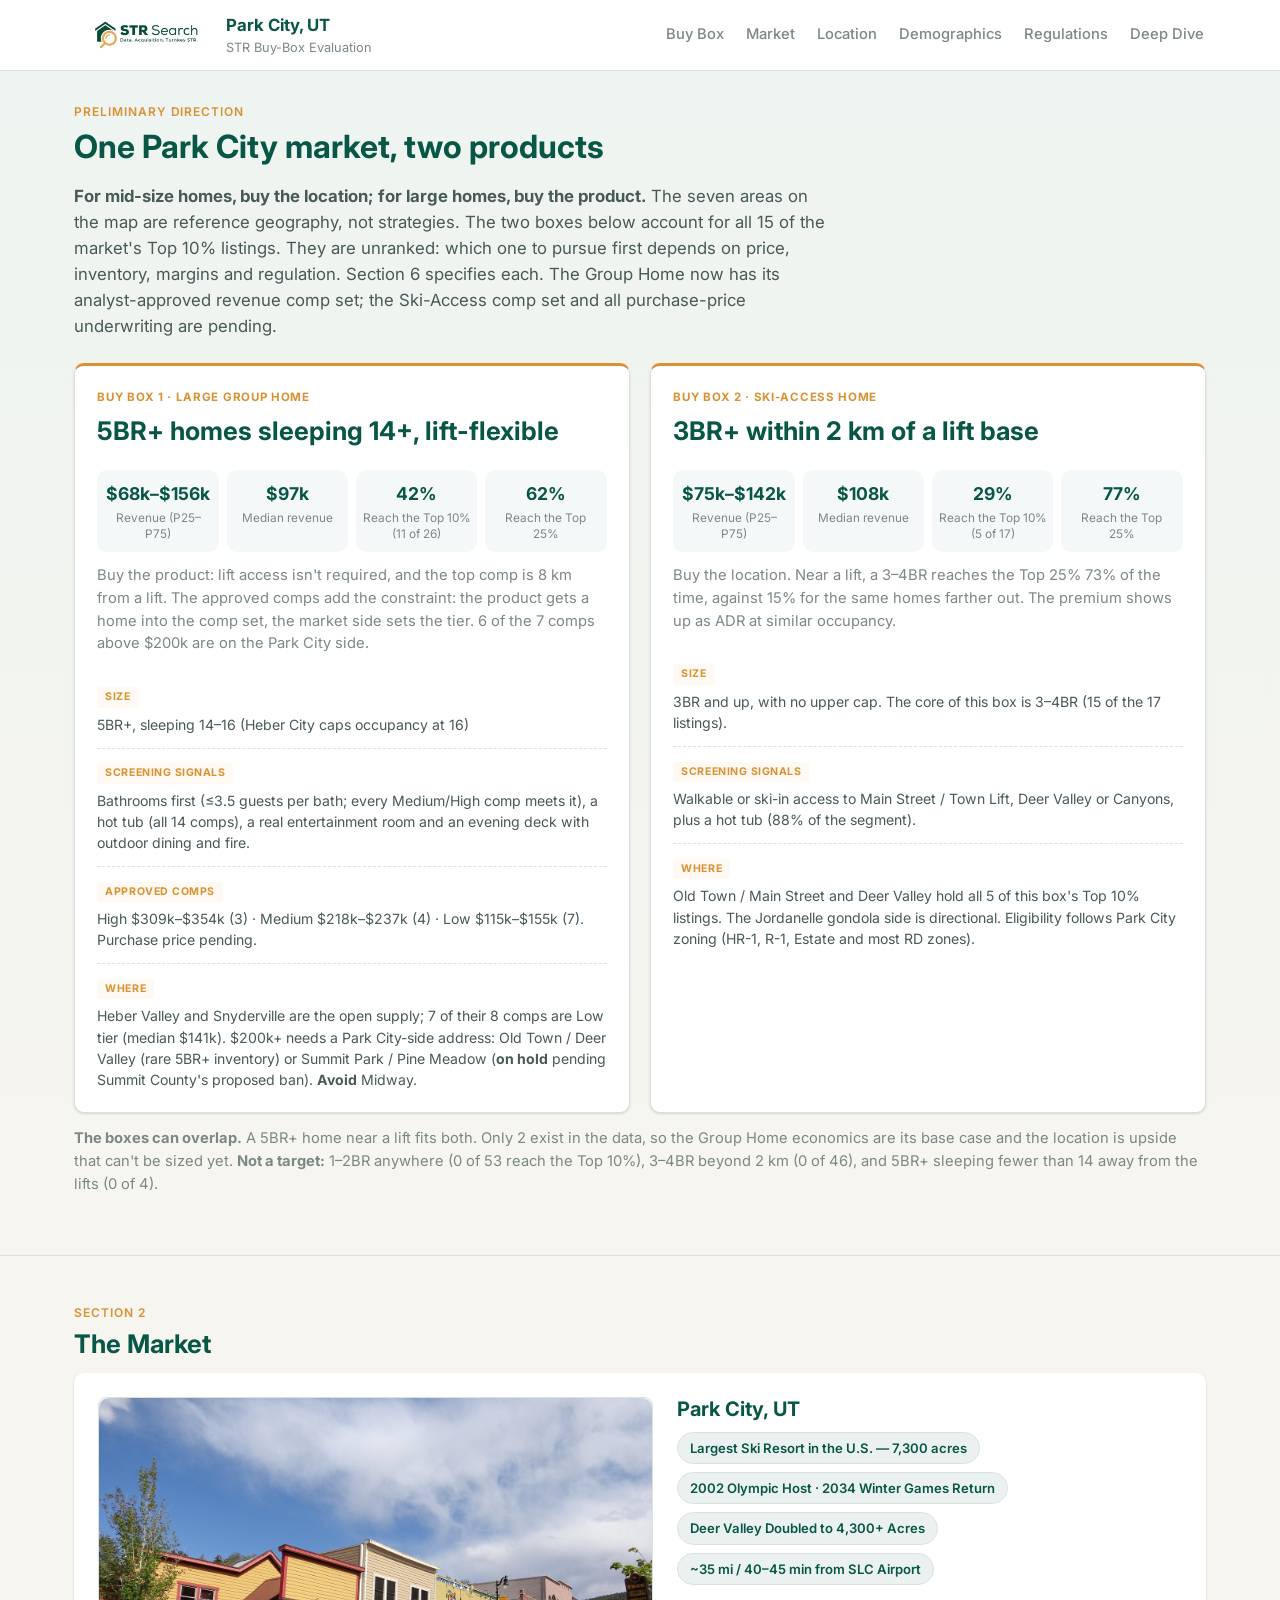
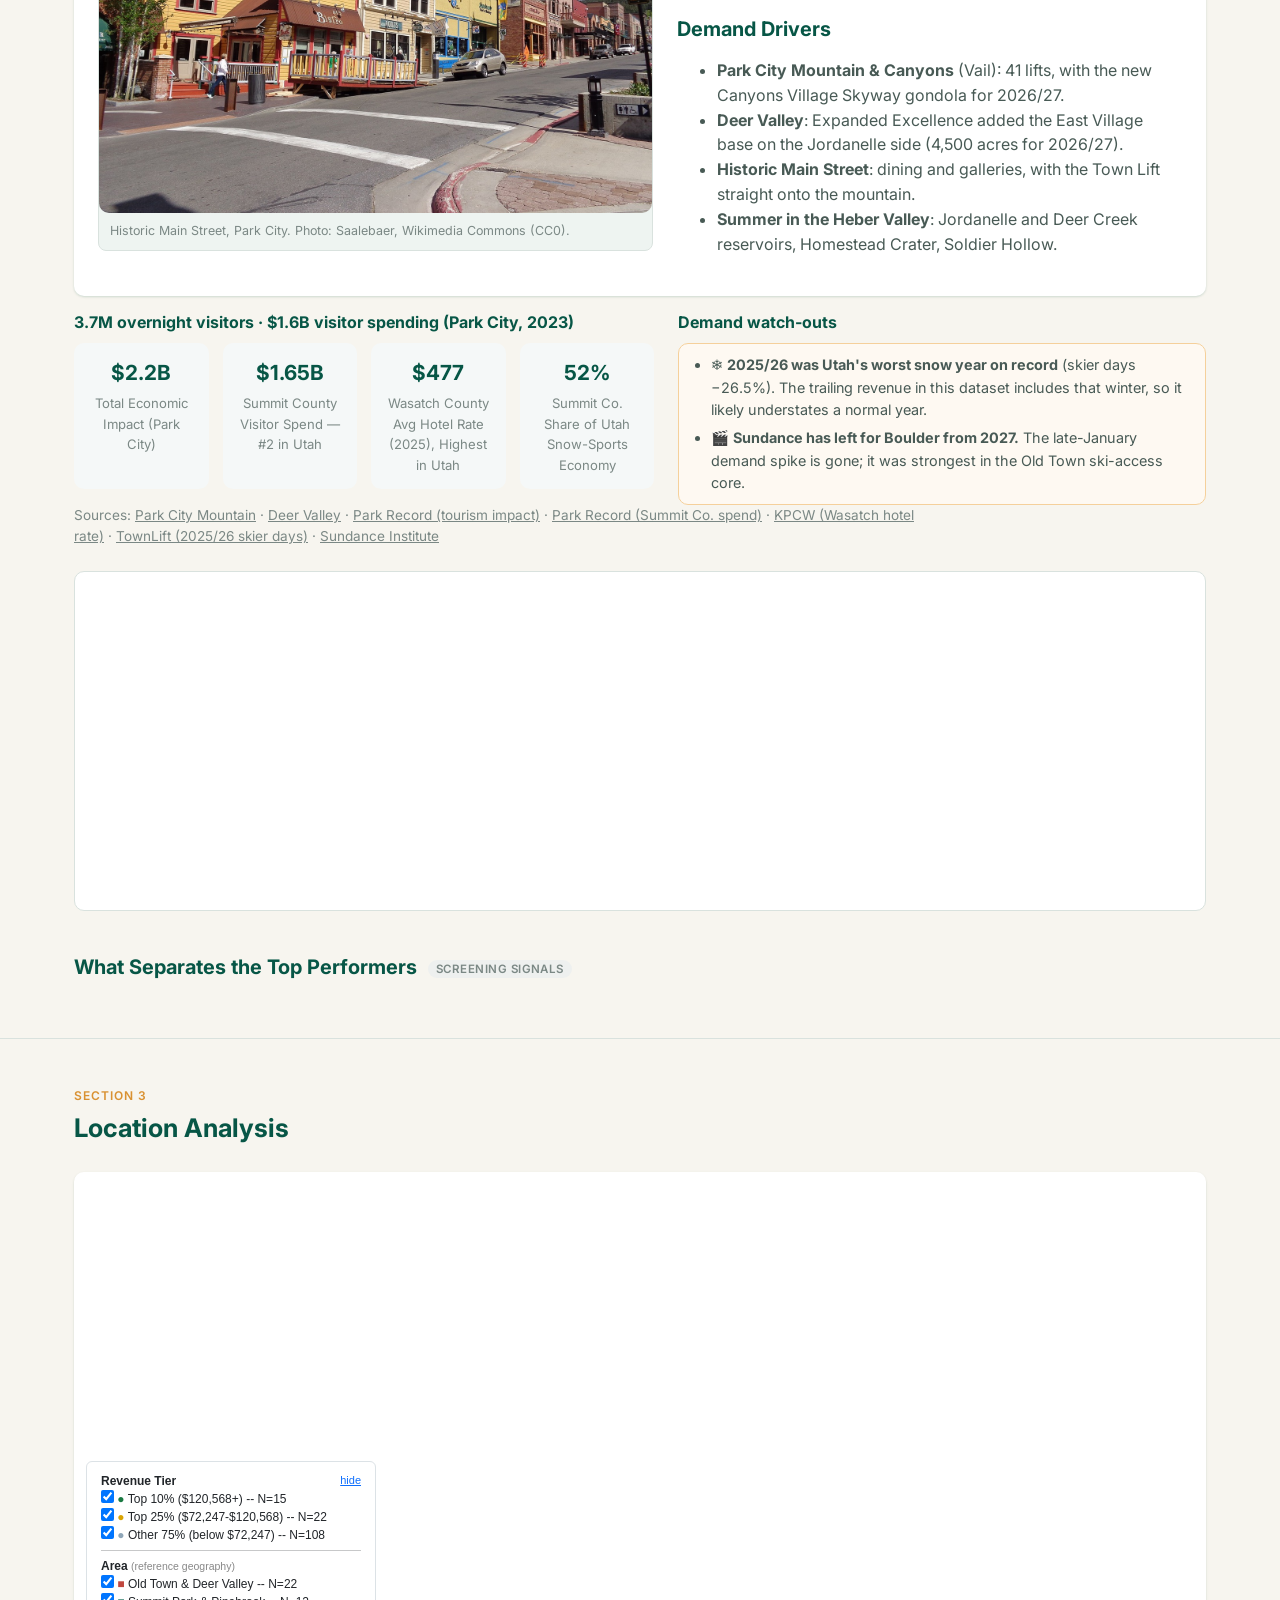
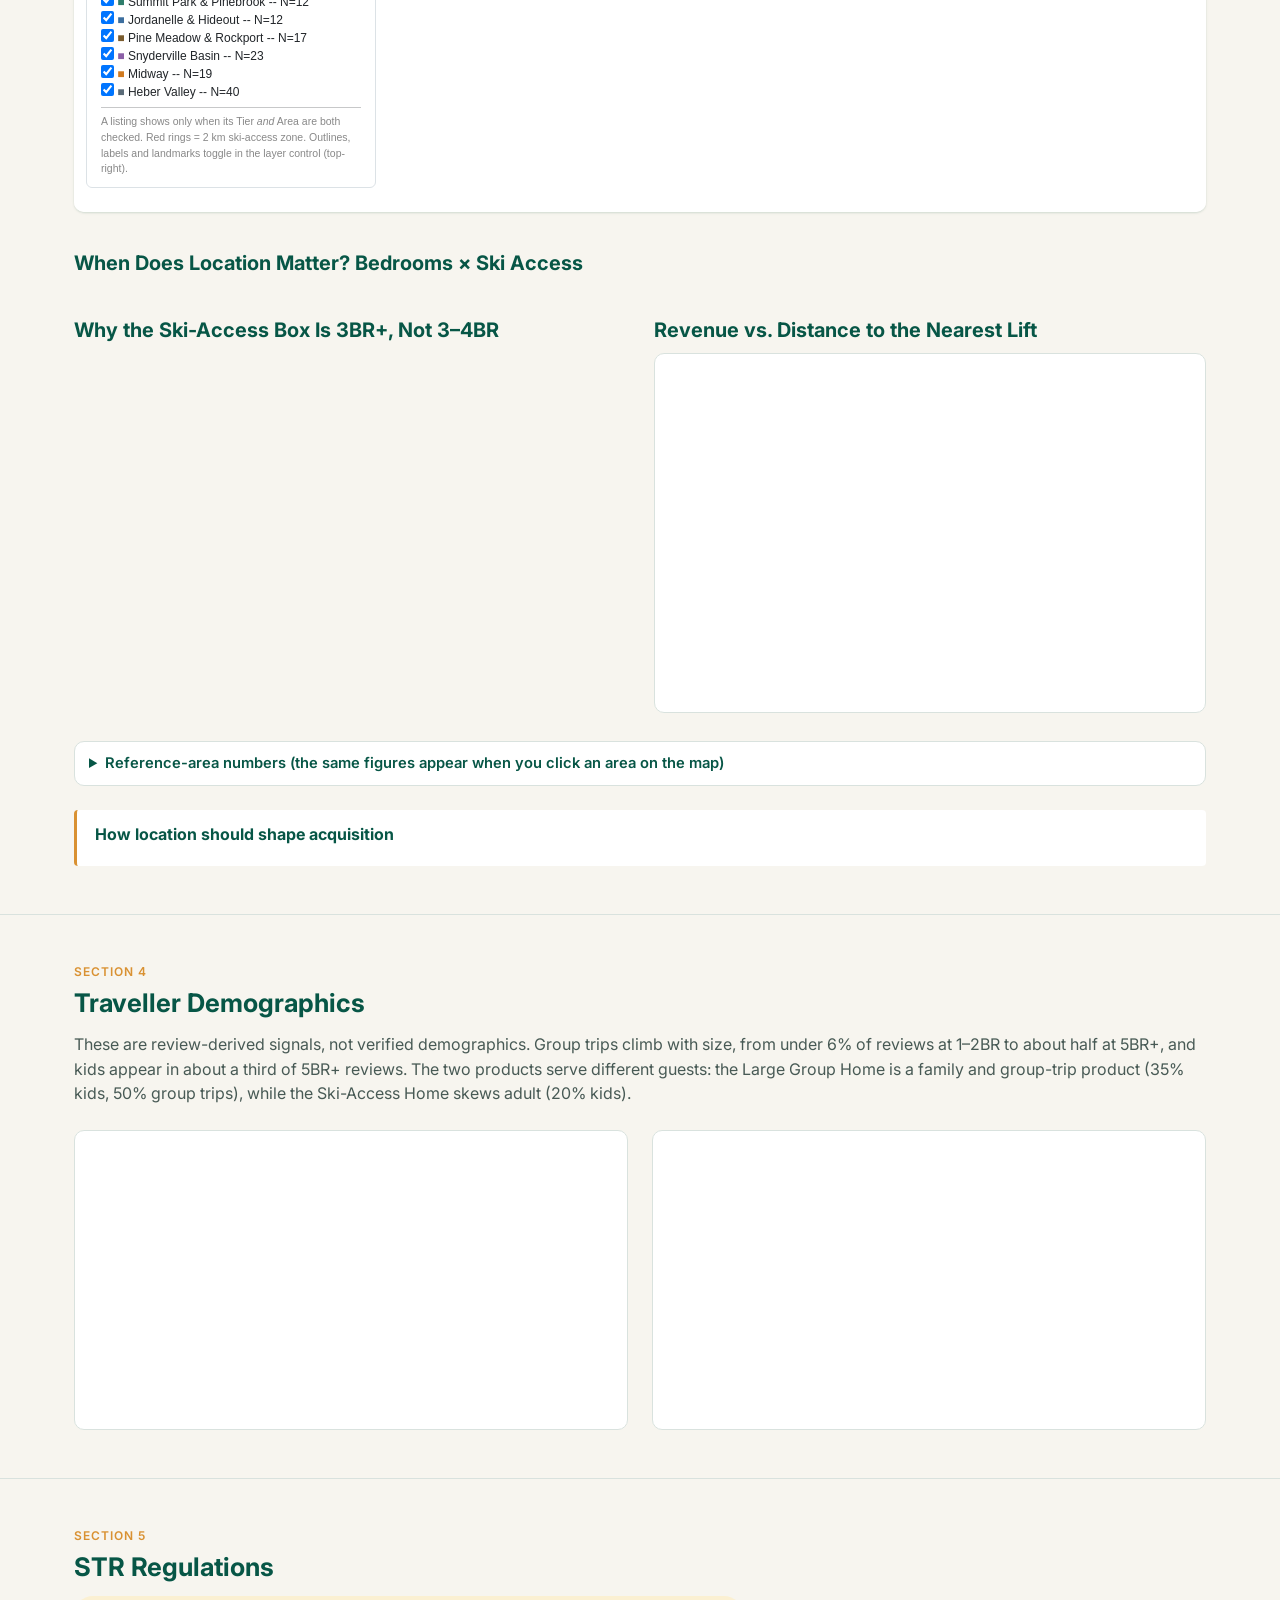
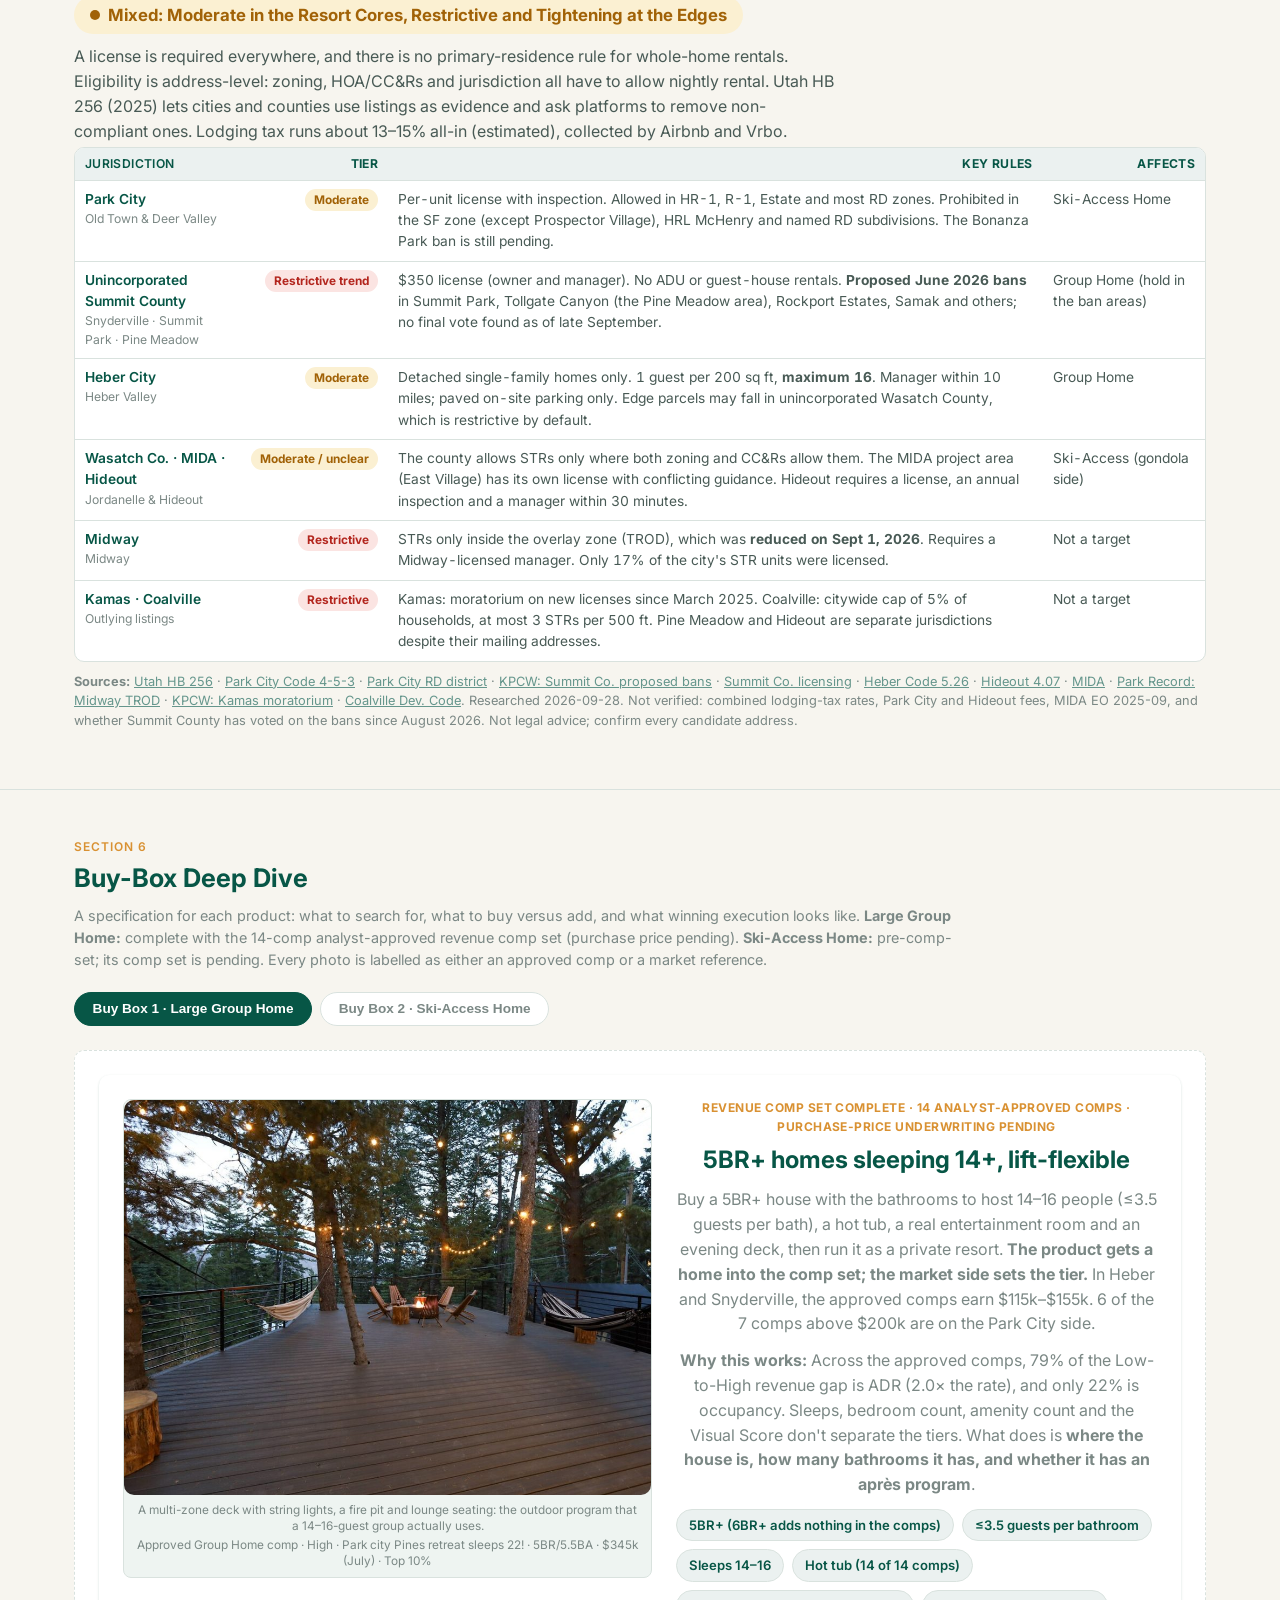
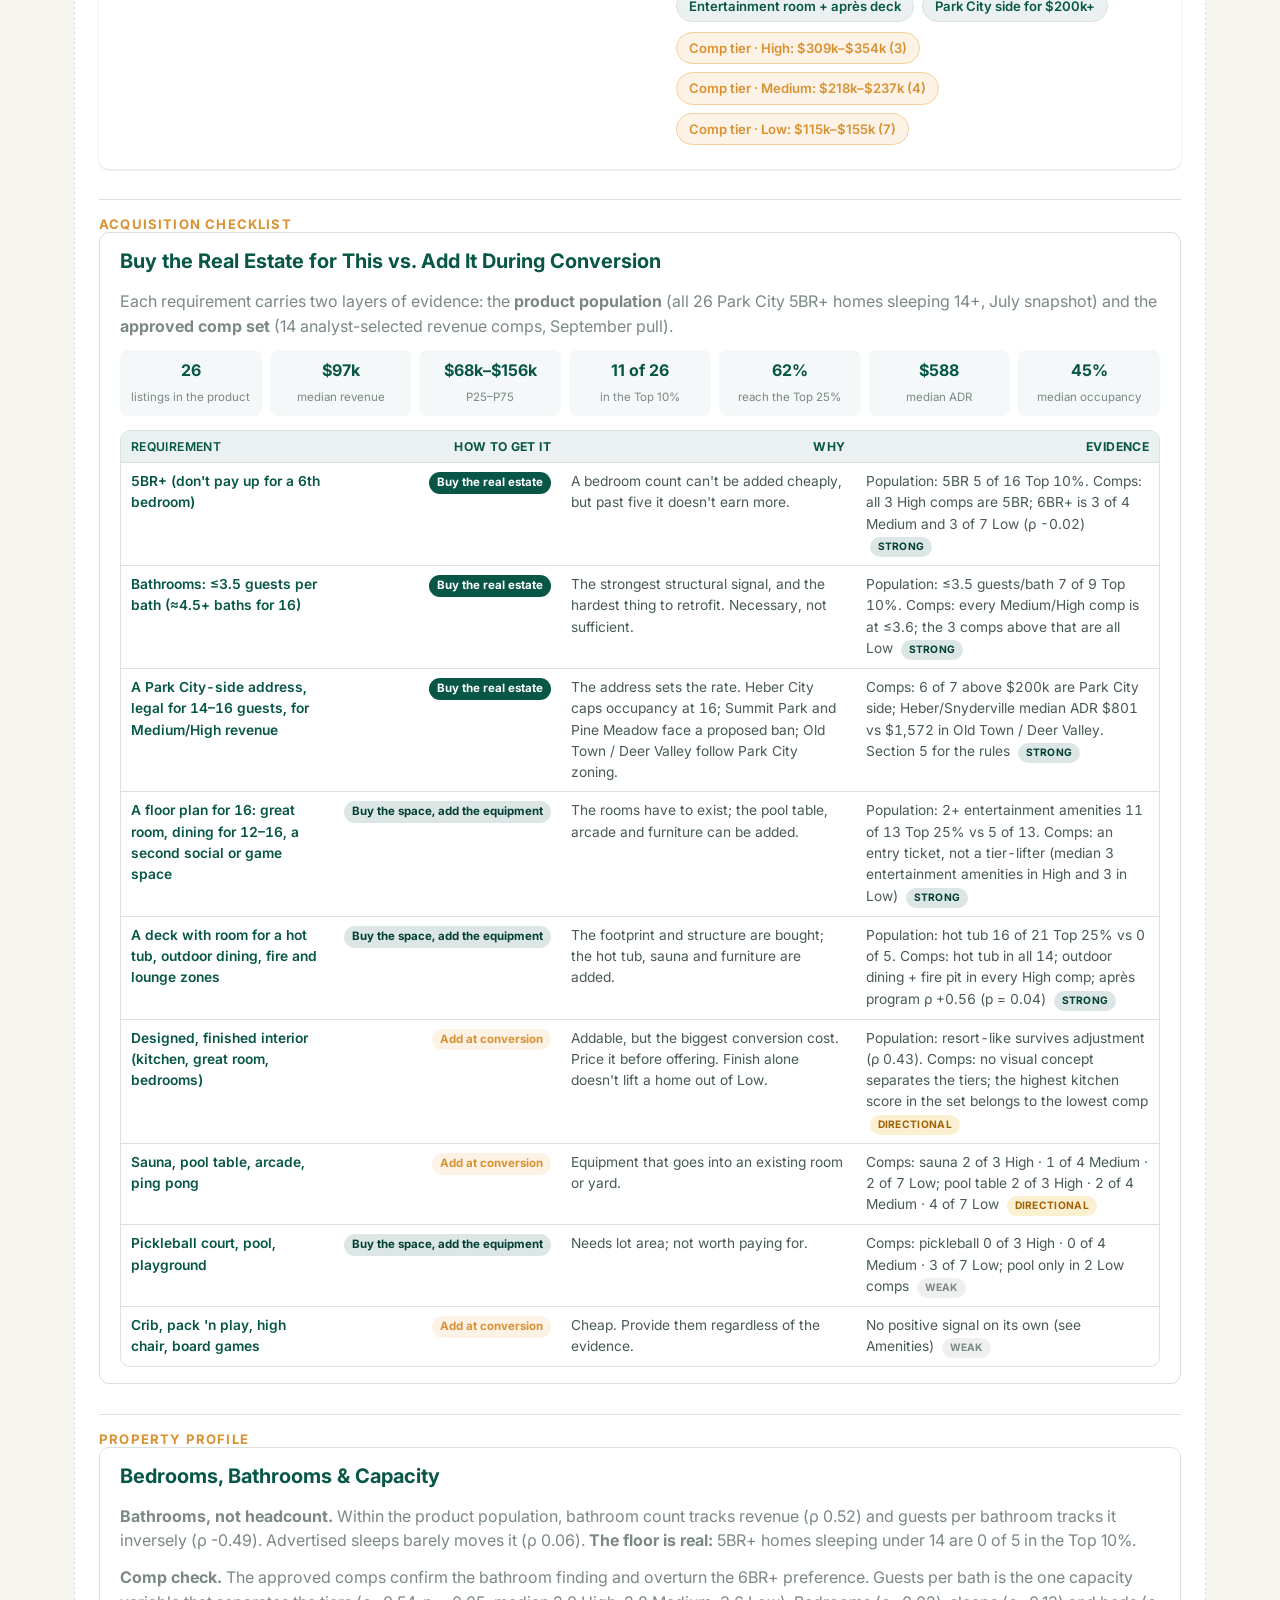
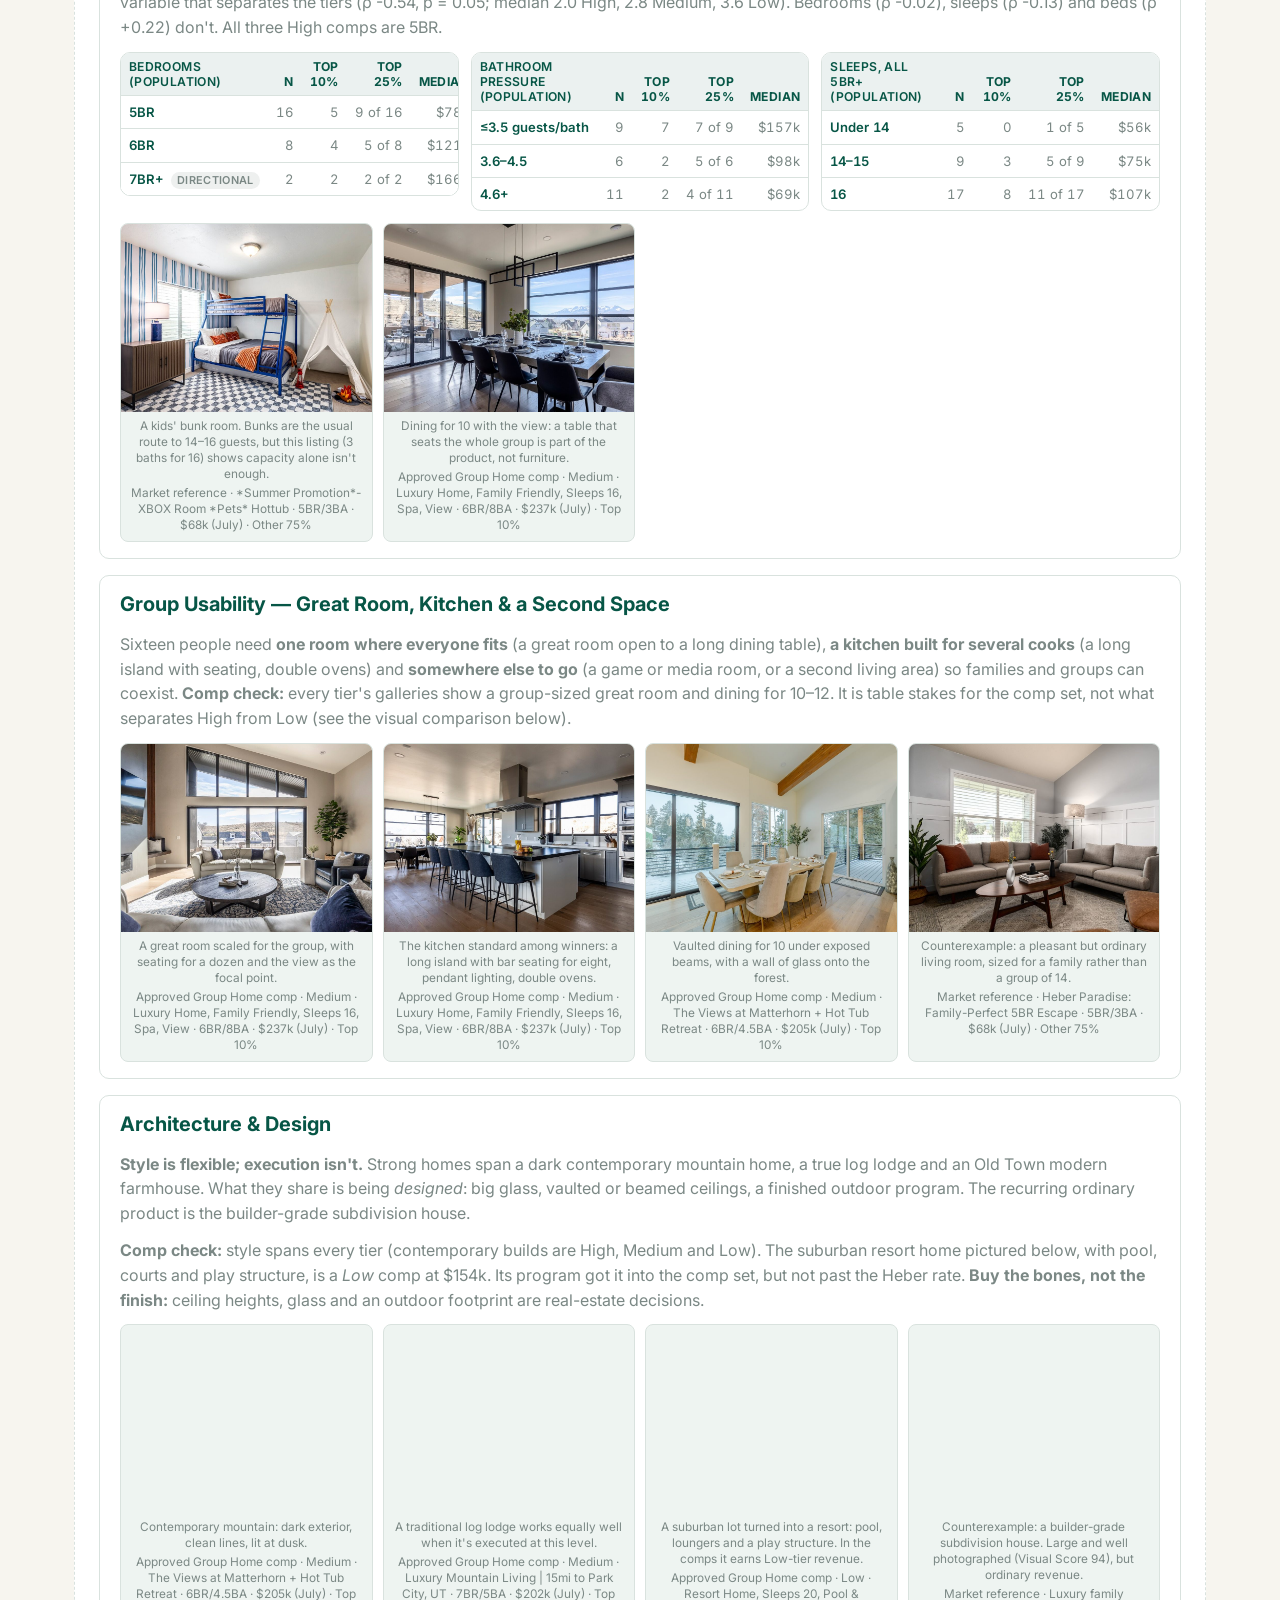
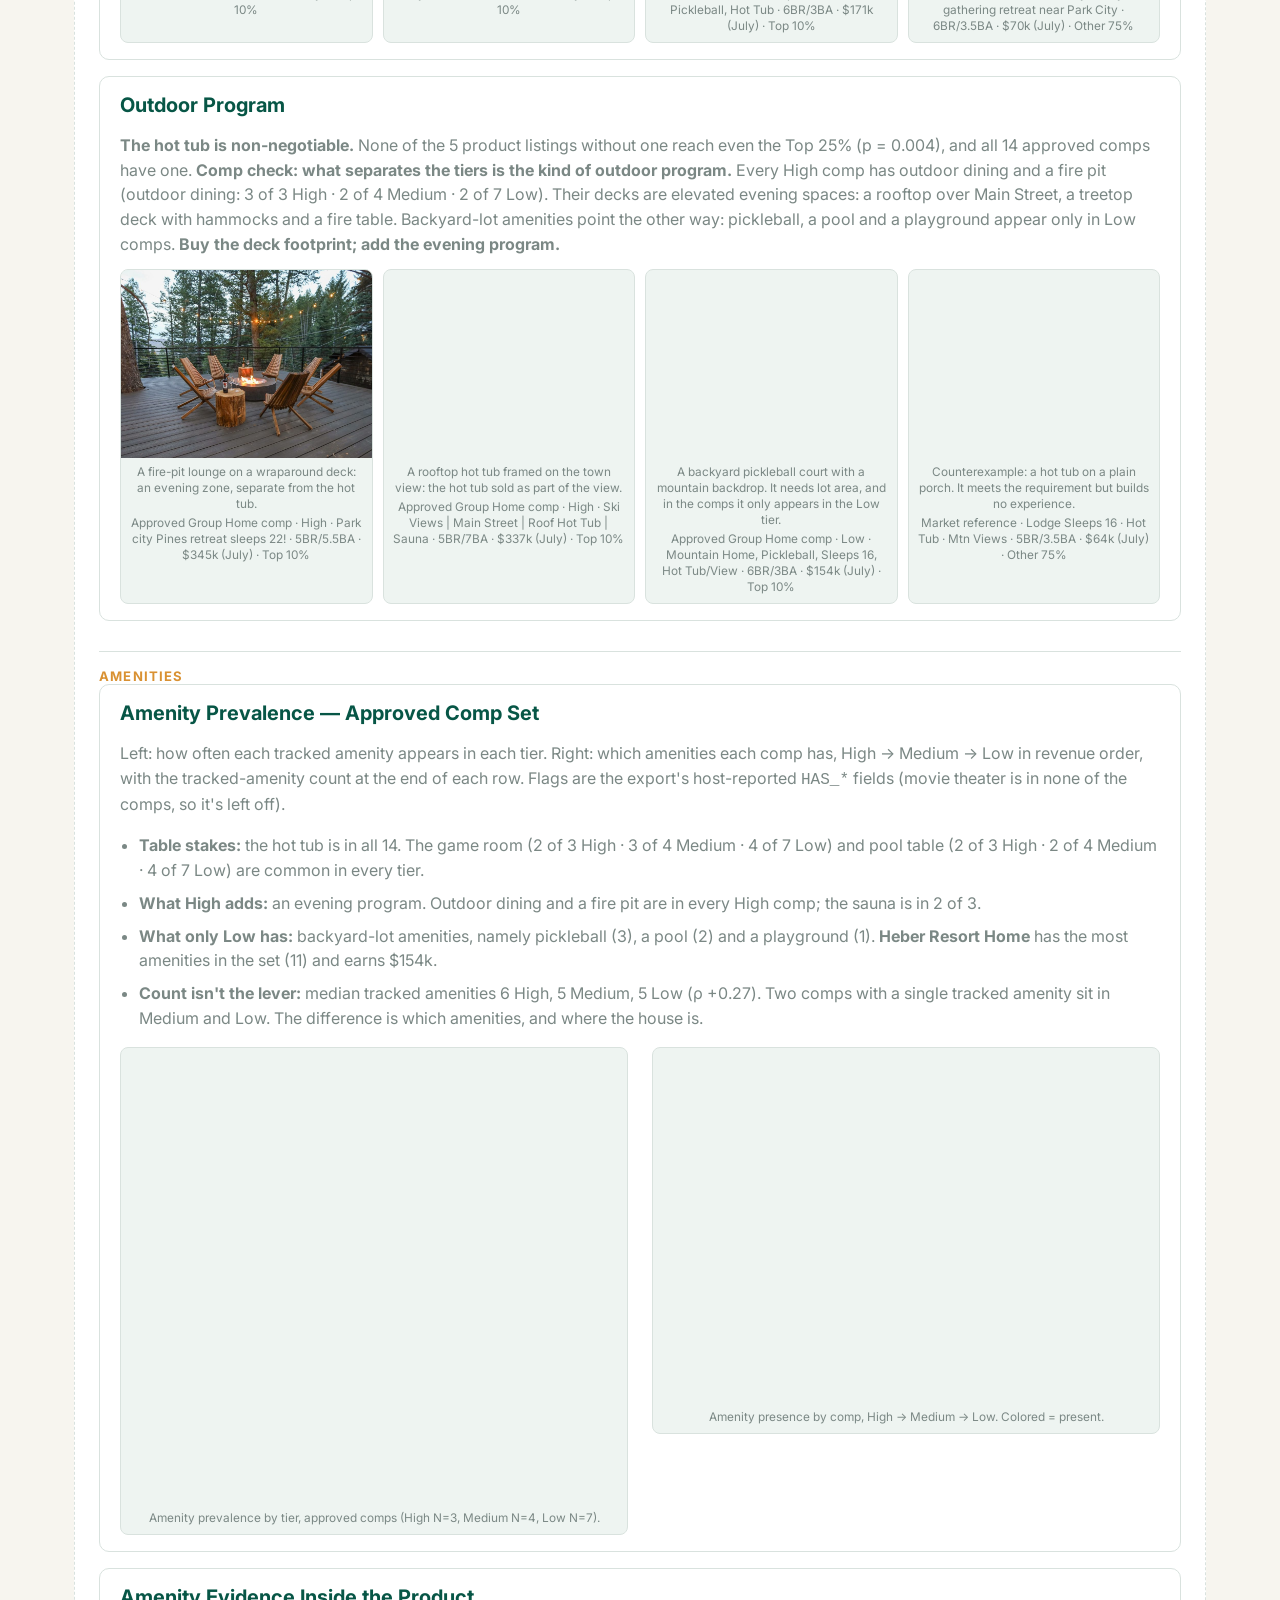
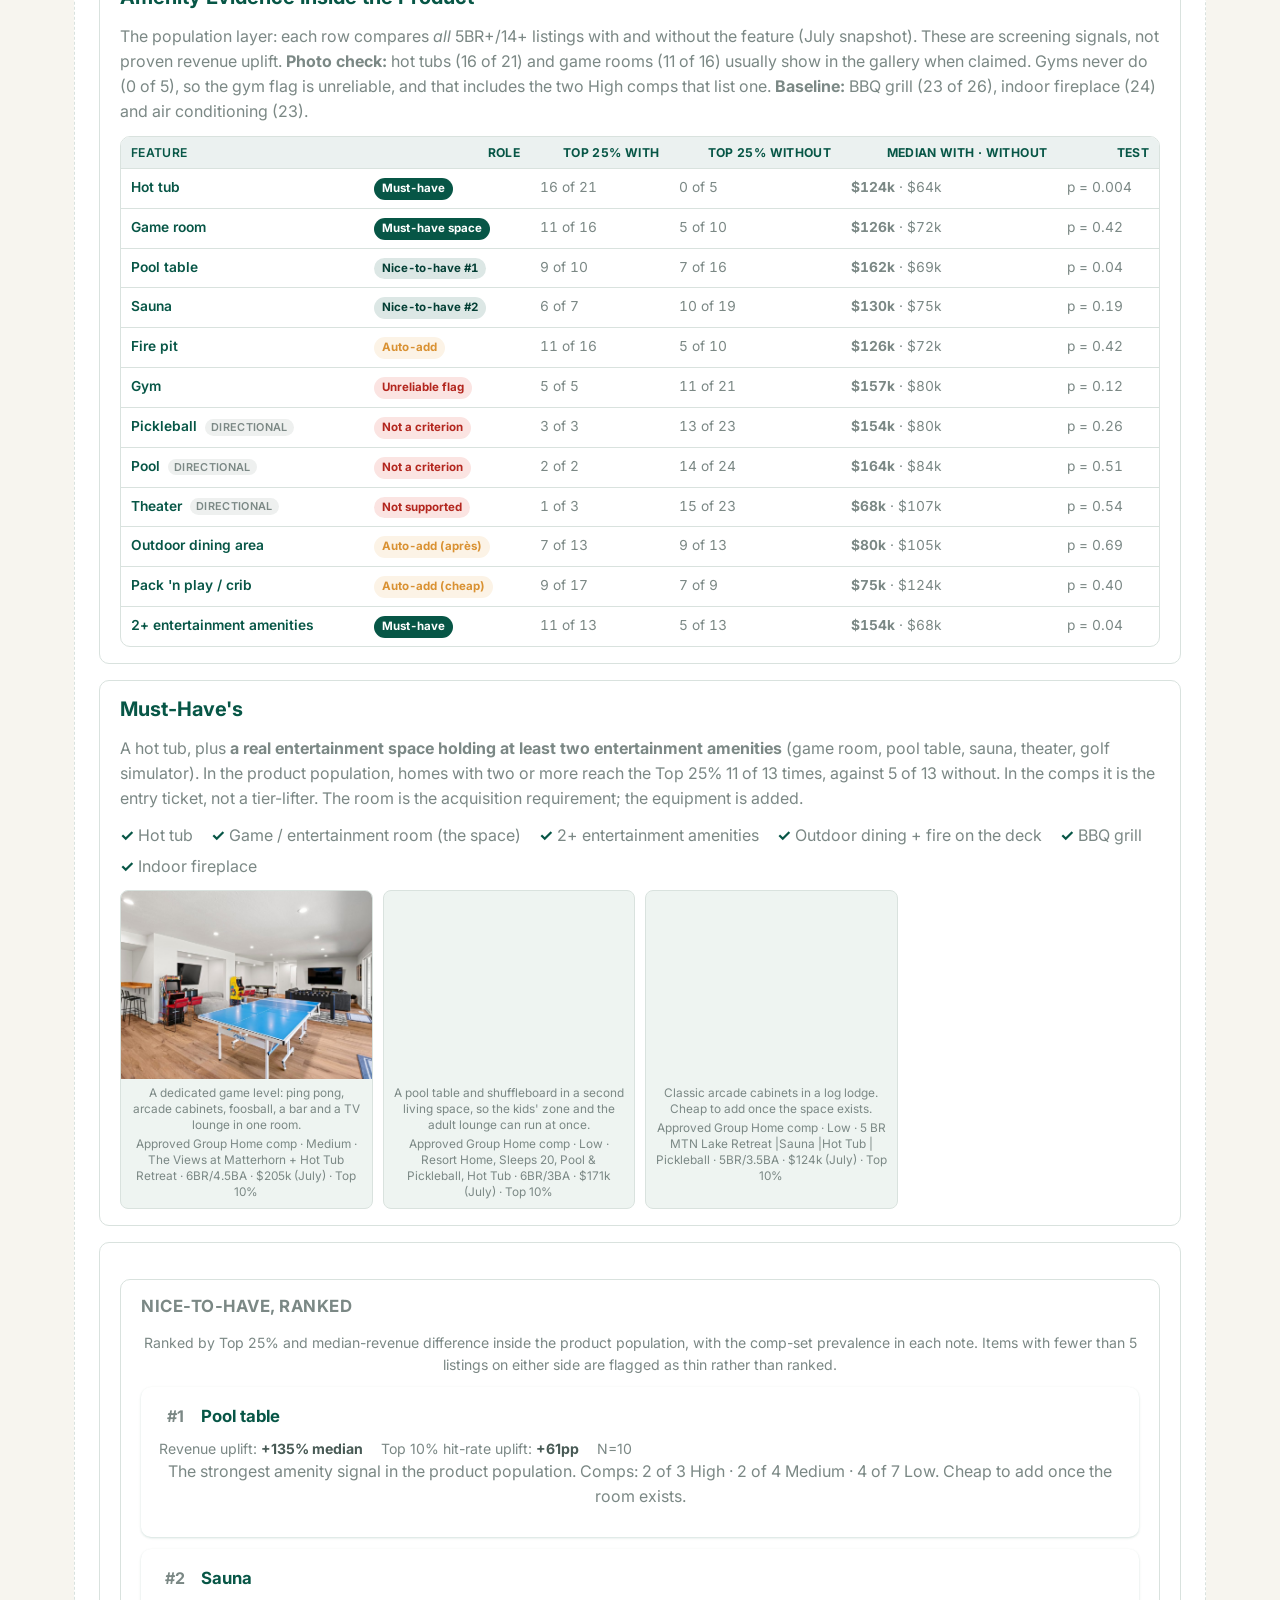
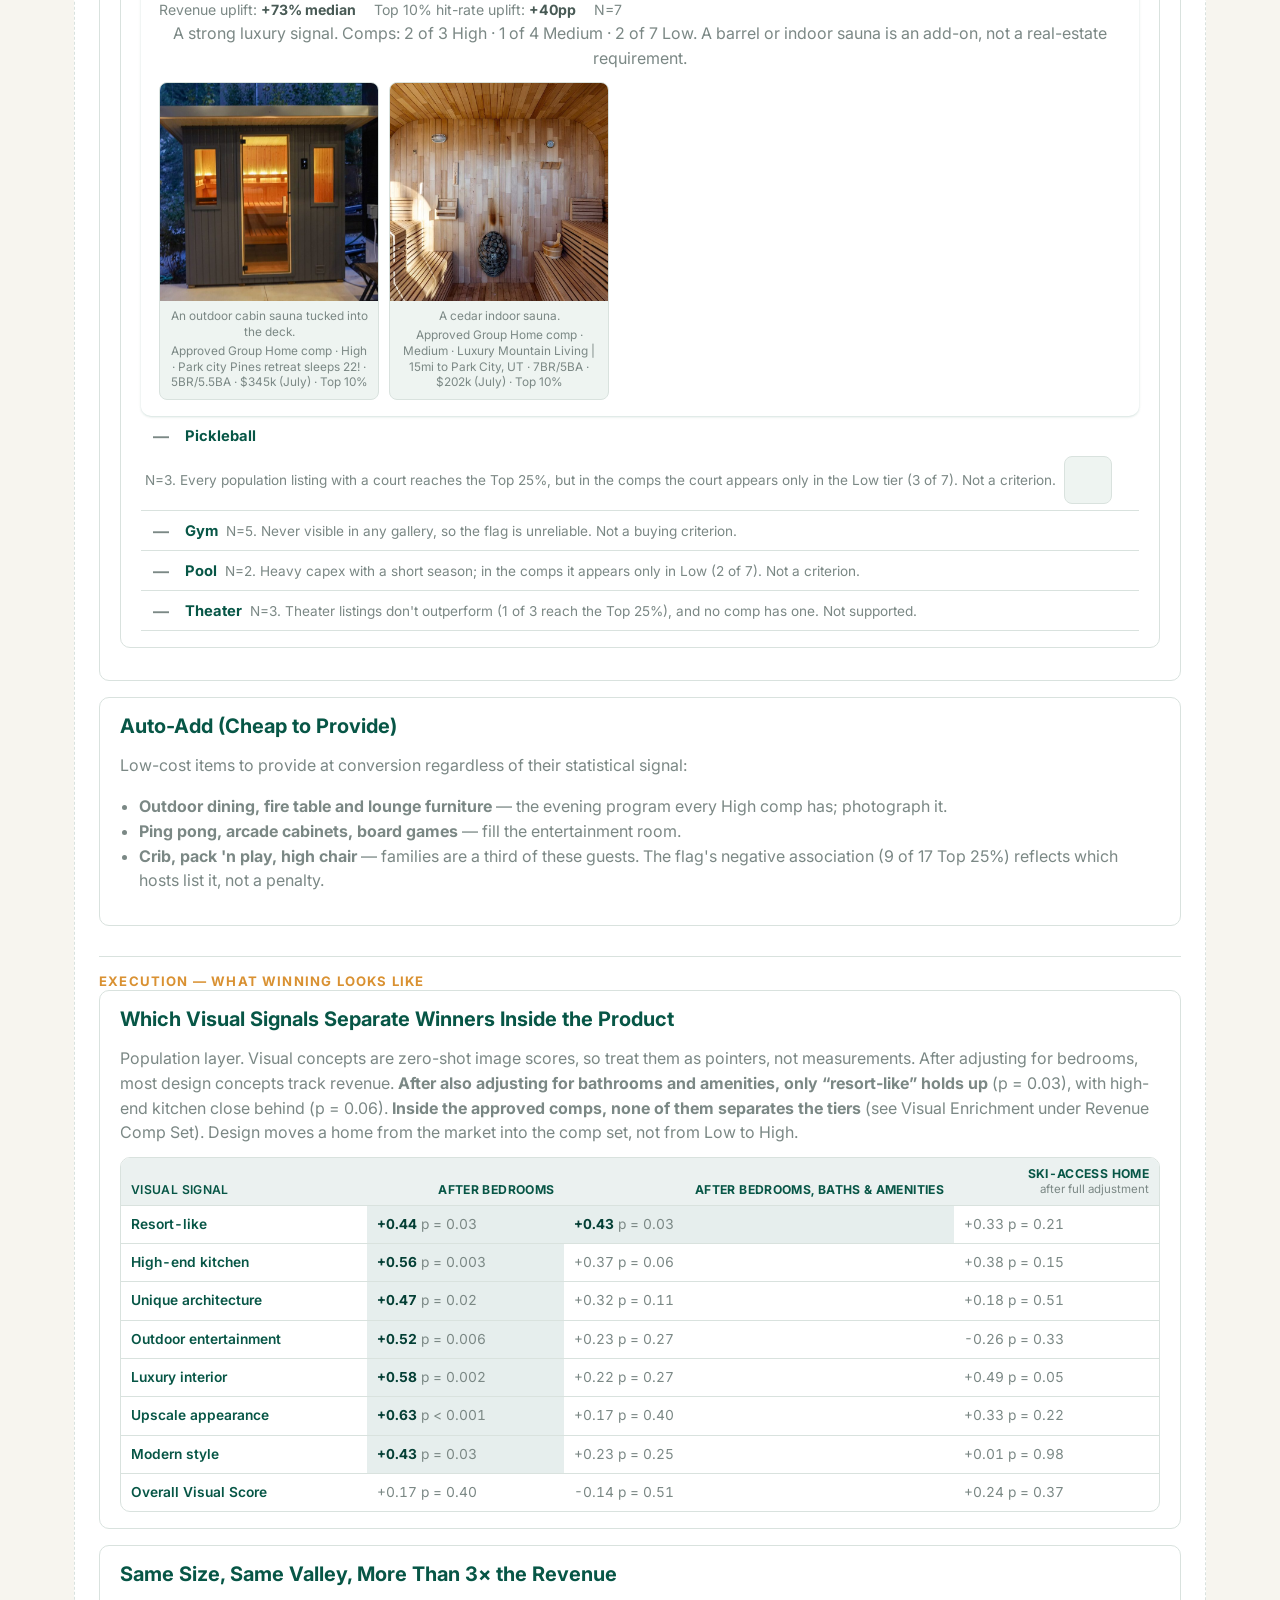
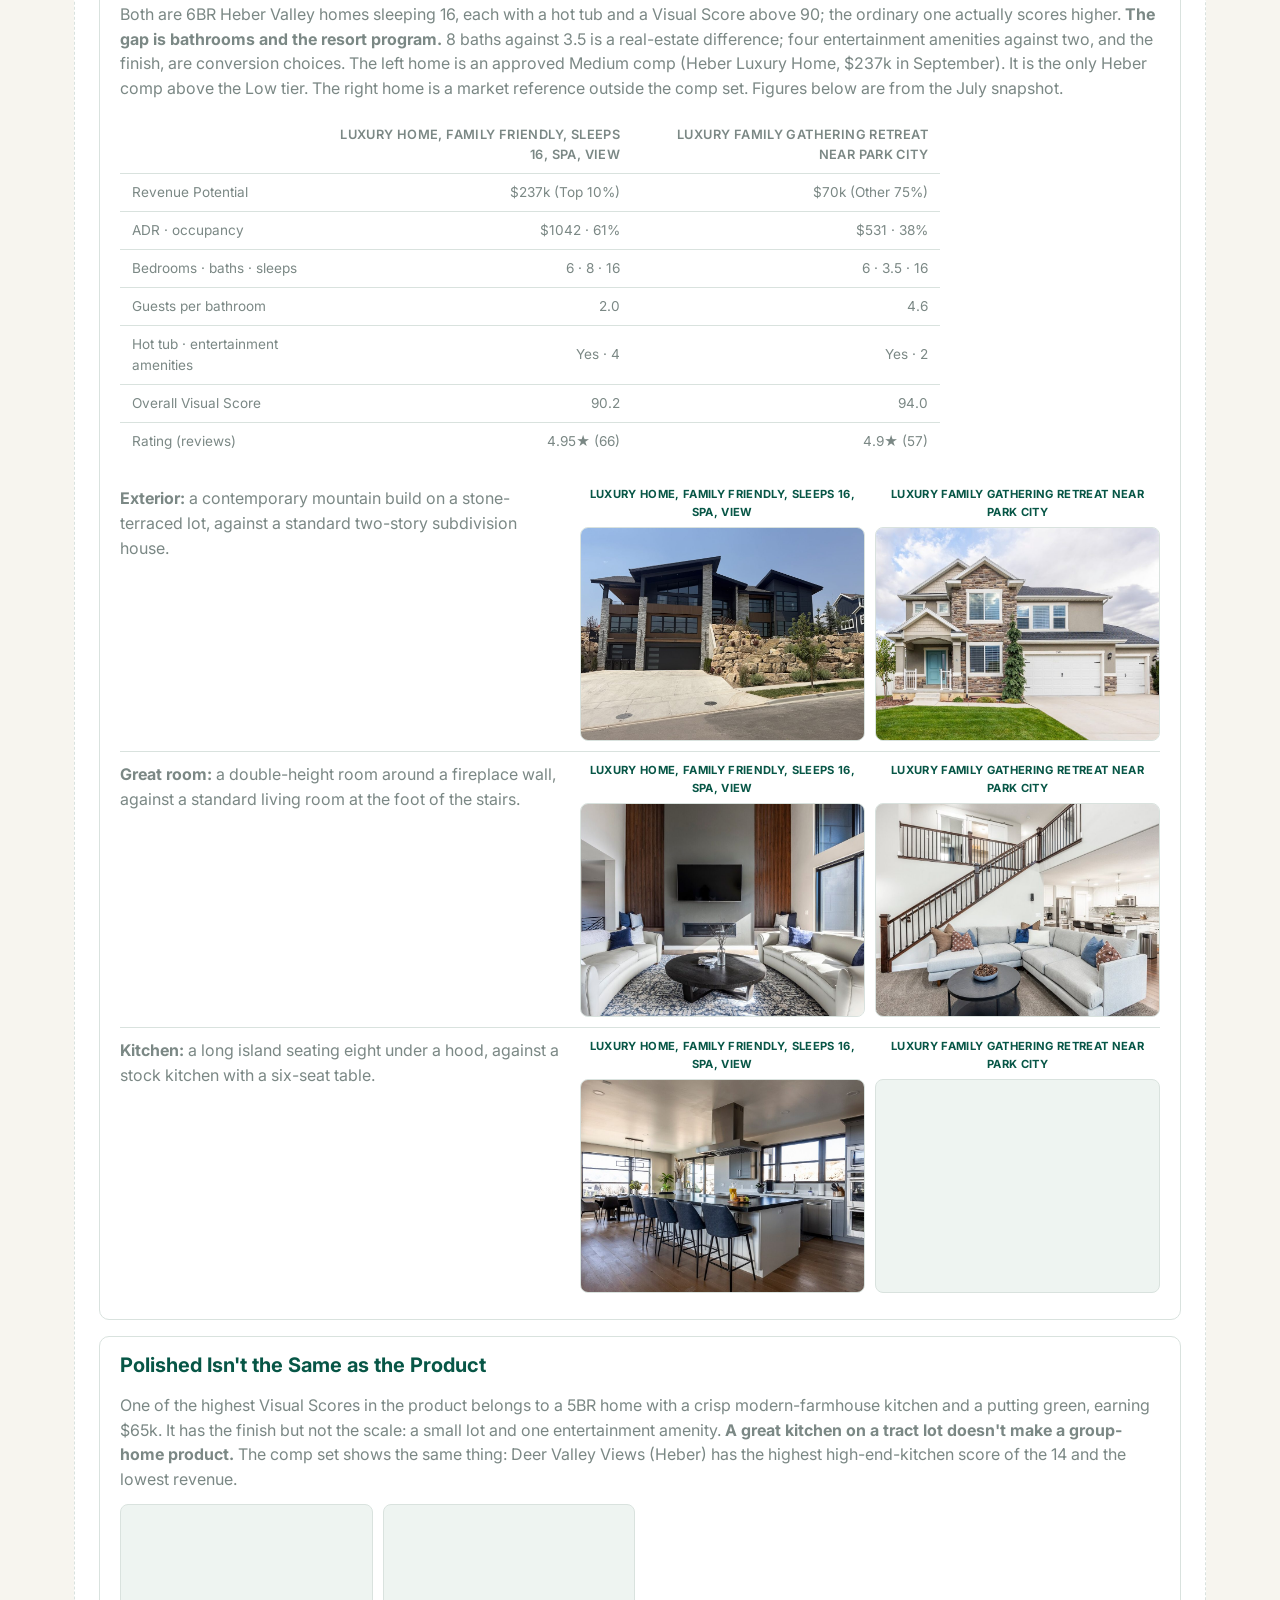
==== commit cbe7031c: "Section 6: Group Home analyst-approved revenue comp set (14 comps, High/Medium/Low) Adds the comp-se" ====
--- a/index.html
+++ b/index.html
@@ -6,7 +6,7 @@
 <title>Park City, UT STR Buy-Box Evaluation</title>
 <link rel="preconnect" href="https://fonts.googleapis.com" />
 <link href="https://fonts.googleapis.com/css2?family=Inter:wght@400;500;600;700;800&display=swap" rel="stylesheet" />
-<link rel="stylesheet" href="css/styles.css?v=20260929-pc4" />
+<link rel="stylesheet" href="css/styles.css?v=20260929-pc5" />
 </head>
 <body>
 
@@ -34,7 +34,7 @@
     <div class="container">
       <p class="section-kicker">Preliminary Direction</p>
       <h1>One Park City market, two products</h1>
-      <p class="hero-sub"><strong>For mid-size homes, buy the location; for large homes, buy the product.</strong> The seven areas on the map are reference geography, not strategies. The two boxes below account for all 15 of the market's Top 10% listings. They are unranked: which one to pursue first depends on price, inventory, margins and regulation. Section 6 specifies each; underwriting waits for the comp sets.</p>
+      <p class="hero-sub"><strong>For mid-size homes, buy the location; for large homes, buy the product.</strong> The seven areas on the map are reference geography, not strategies. The two boxes below account for all 15 of the market's Top 10% listings. They are unranked: which one to pursue first depends on price, inventory, margins and regulation. Section 6 specifies each. The Group Home now has its analyst-approved revenue comp set; the Ski-Access comp set and all purchase-price underwriting are pending.</p>
       <div id="buybox-declarations" class="declarations-grid"></div>
       <p id="not-targets" class="not-targets"></p>
     </div>
@@ -64,7 +64,7 @@
     <div class="container">
       <p class="section-kicker">Section 3</p>
       <h2>Location Analysis</h2>
-      <iframe class="embedded-map embedded-map--tall" src="assets/overview/parkcity_overview_map.html?v=20260929-pc4" loading="lazy" title="Interactive map of Park City area STR revenue tiers, seven reference areas, the 2 km ski-access zone, and demand-driver landmarks"></iframe>
+      <iframe class="embedded-map embedded-map--tall" src="assets/overview/parkcity_overview_map.html?v=20260929-pc5" loading="lazy" title="Interactive map of Park City area STR revenue tiers, seven reference areas, the 2 km ski-access zone, and demand-driver landmarks"></iframe>
       <p id="map-interpretation" class="caption"></p>
 
       <h3 class="subsection-title">When Does Location Matter? Bedrooms × Ski Access</h3>
@@ -126,12 +126,12 @@
     </div>
   </section>
 
-  <!-- Section 6: buy-box deep dives (pre-comp-set). Content: js/deepdive_content.js -->
+  <!-- Section 6: buy-box deep dives. Group Home: approved revenue comp set (js/compset_data.js); Ski-Access: pre-comp-set. Content: js/deepdive_content.js -->
   <section id="deep-dive" class="section">
     <div class="container">
       <p class="section-kicker">Section 6</p>
       <h2>Buy-Box Deep Dive</h2>
-      <p class="subsection-lede">A pre-comp-set specification for each product: what to search for, what to buy versus add, and what winning execution looks like. Photos are reference examples from the market population, not approved comps. The comp-set analysis is pending analyst input.</p>
+      <p class="subsection-lede">A specification for each product: what to search for, what to buy versus add, and what winning execution looks like. <strong>Large Group Home:</strong> complete with the 14-comp analyst-approved revenue comp set (purchase price pending). <strong>Ski-Access Home:</strong> pre-comp-set; its comp set is pending. Every photo is labelled as either an approved comp or a market reference.</p>
       <div id="deep-dive-tabs" class="tabs"></div>
       <div id="deep-dive-content"></div>
     </div>
@@ -155,14 +155,16 @@
 </div>
 
 <script src="https://cdn.jsdelivr.net/npm/chart.js@4.4.4/dist/chart.umd.min.js"></script>
-<script src="js/region_data.js?v=20260929-pc4"></script>
-<script src="js/deepdive_data.js?v=20260929-pc4"></script>
-<script src="js/data.js?v=20260929-pc4"></script>
-<script src="js/render.js?v=20260929-pc4"></script>
-<script src="js/research.js?v=20260929-pc4"></script>
-<script src="js/deepdive.js?v=20260929-pc4"></script>
-<script src="js/deepdive_content.js?v=20260929-pc4"></script>
-<script src="js/charts.js?v=20260929-pc4"></script>
-<script src="js/main.js?v=20260929-pc4"></script>
+<script src="js/region_data.js?v=20260929-pc5"></script>
+<script src="js/deepdive_data.js?v=20260929-pc5"></script>
+<script src="js/compset_data.js?v=20260929-pc5"></script>
+<script src="js/data.js?v=20260929-pc5"></script>
+<script src="js/render.js?v=20260929-pc5"></script>
+<script src="js/research.js?v=20260929-pc5"></script>
+<script src="js/deepdive.js?v=20260929-pc5"></script>
+<script src="js/compset.js?v=20260929-pc5"></script>
+<script src="js/deepdive_content.js?v=20260929-pc5"></script>
+<script src="js/charts.js?v=20260929-pc5"></script>
+<script src="js/main.js?v=20260929-pc5"></script>
 </body>
 </html>
--- a/css/styles.css
+++ b/css/styles.css
@@ -605,3 +605,80 @@
   .summary-sheet-table tr { padding-bottom: 9px; margin-bottom: 9px; border-bottom: var(--hairline); }
   .summary-sheet-table tr:last-child { border-bottom: none; margin-bottom: 0; }
 }
+
+/* ==== Section 6 · Group Home approved revenue comp set (compset.js) ====
+   Comp tiers are relative to a top-of-market set, so "Low" uses slate, not
+   the red used for market underperformance. */
+:root {
+  --cs-high: #1B7A43; --cs-high-bg: color-mix(in srgb, #1B7A43 10%, white);
+  --cs-mid: #9a6b00; --cs-mid-bg: color-mix(in srgb, #D9A404 14%, white);
+  --cs-low: #4f6475; --cs-low-bg: color-mix(in srgb, #8FA6B8 18%, white);
+}
+.cs-tier { display: inline-block; padding: 1px 8px; border-radius: 999px; font-size: 0.78rem; font-weight: 700; letter-spacing: 0.02em; text-transform: none; }
+.cs-tier--high { color: var(--cs-high); background: var(--cs-high-bg); }
+.cs-tier--medium { color: var(--cs-mid); background: var(--cs-mid-bg); }
+.cs-tier--low { color: var(--cs-low); background: var(--cs-low-bg); }
+.cs-bands { display: grid; grid-template-columns: repeat(3, minmax(0, 1fr)); gap: 12px; margin: 4px 0 14px; }
+.cs-band { border-radius: var(--radius); padding: 12px 14px; border: 1px solid var(--color-border); }
+.cs-band--high { background: var(--cs-high-bg); border-color: color-mix(in srgb, var(--cs-high) 30%, transparent); }
+.cs-band--medium { background: var(--cs-mid-bg); border-color: color-mix(in srgb, var(--cs-mid) 30%, transparent); }
+.cs-band--low { background: var(--cs-low-bg); border-color: color-mix(in srgb, var(--cs-low) 30%, transparent); }
+.cs-band__label { font-size: 0.78rem; font-weight: 700; text-transform: uppercase; letter-spacing: 0.03em; }
+.cs-band--high .cs-band__label { color: var(--cs-high); } .cs-band--medium .cs-band__label { color: var(--cs-mid); } .cs-band--low .cs-band__label { color: var(--cs-low); }
+.cs-band__value { font-size: 1.35rem; font-weight: 800; margin: 2px 0; }
+.cs-band__meta { font-size: 0.82rem; color: var(--color-text-muted); }
+.cs-table td, .cs-table th { vertical-align: top; }
+.cs-card-group { margin-top: 14px; }
+.cs-card-group .comp-tier-label { display: flex; align-items: center; gap: 8px; flex-wrap: wrap; font-size: 0.95rem; margin: 0 0 8px; }
+.cs-cards { display: grid; grid-template-columns: repeat(auto-fill, minmax(190px, 1fr)); gap: 12px; }
+.cs-card { background: var(--surface-tint); border-radius: var(--radius); overflow: hidden; border: var(--hairline); display: flex; flex-direction: column; min-width: 0; }
+.cs-card__img { display: block; padding: 0; border: 0; background: none; cursor: zoom-in; aspect-ratio: 4 / 3; }
+.cs-card__img img { width: 100%; height: 100%; object-fit: cover; display: block; }
+.cs-card__body { padding: 9px 11px 11px; font-size: 0.82rem; display: flex; flex-direction: column; gap: 2px; }
+.cs-card__title { font-weight: 700; color: var(--color-primary); text-decoration: none; font-size: 0.9rem; }
+.cs-card__rev { font-weight: 800; font-size: 1rem; }
+.cs-card__role { margin-top: 4px; font-size: 0.8rem; line-height: 1.35; }
+.cs-card__flag { font-size: 0.74rem; color: #8a5a10; }
+.cs-thumb { display: block; width: 88px; aspect-ratio: 4 / 3; padding: 0; border: 0; margin-bottom: 4px; cursor: zoom-in; border-radius: 6px; overflow: hidden; }
+.cs-thumb img { width: 100%; height: 100%; object-fit: cover; display: block; }
+.cs-counter th[scope="row"] { min-width: 120px; }
+.read-pill, .verdict-pill { display: inline-block; padding: 1px 8px; border-radius: 999px; font-size: 0.76rem; font-weight: 700; white-space: nowrap; }
+.read-pill--separates { background: var(--cs-high-bg); color: var(--cs-high); }
+.read-pill--directional { background: var(--cs-mid-bg); color: var(--cs-mid); }
+.read-pill--no { background: #eef1f3; color: #69777f; }
+.verdict-pill--reinforced { background: var(--cs-high-bg); color: var(--cs-high); }
+.verdict-pill--modified { background: #e6eefa; color: #2d5b9a; }
+.verdict-pill--weakened { background: #fbe9e2; color: #9a3d1d; }
+.verdict-pill--directional { background: #eef1f3; color: #69777f; }
+.embedded-map--compact { height: 440px; }
+/* Comp tier columns in the visual comparison use the comp palette. */
+.comp-set-comparison .bb2-tier-compare__col--high { background: var(--cs-high-bg); border-color: color-mix(in srgb, var(--cs-high) 30%, transparent); }
+.comp-set-comparison .bb2-tier-compare__col--high .bb2-tier-compare__col-label { color: var(--cs-high); }
+.comp-set-comparison .bb2-tier-compare__col--mid { background: var(--cs-mid-bg); border-color: color-mix(in srgb, var(--cs-mid) 30%, transparent); }
+.comp-set-comparison .bb2-tier-compare__col--mid .bb2-tier-compare__col-label { color: var(--cs-mid); }
+.comp-set-comparison .bb2-tier-compare__col--low { background: var(--cs-low-bg); border-color: color-mix(in srgb, var(--cs-low) 30%, transparent); }
+.comp-set-comparison .bb2-tier-compare__col--low .bb2-tier-compare__col-label { color: var(--cs-low); }
+.comp-set-comparison .bb2-tier-compare__col { min-width: 0; }
+.comp-set-comparison .dd-block__images--geo-compact { grid-template-columns: repeat(auto-fill, minmax(110px, 1fr)); }
+@media (max-width: 760px) {
+  .cs-bands { grid-template-columns: 1fr; }
+  .cs-cards { grid-template-columns: repeat(2, minmax(0, 1fr)); }
+  .embedded-map--compact { height: 380px; }
+}
+.cs-table .read-pill { white-space: normal; }
+.cs-cmp { margin-top: 18px; }
+.cs-cmp__title { margin: 0 0 4px; }
+.cs-cmp .dd-note { margin: 0 0 8px; }
+.cs-cmp__cols { display: grid; grid-template-columns: repeat(3, minmax(0, 1fr)); gap: 12px; }
+.cs-cmp__col { border-radius: var(--radius); padding: 10px; border: 1px solid var(--color-border); min-width: 0; }
+.cs-cmp__col--high { background: var(--cs-high-bg); } .cs-cmp__col--medium { background: var(--cs-mid-bg); } .cs-cmp__col--low { background: var(--cs-low-bg); }
+.cs-cmp__label { font-size: 0.76rem; font-weight: 800; text-transform: uppercase; letter-spacing: 0.03em; margin-bottom: 8px; }
+.cs-cmp__col--high .cs-cmp__label { color: var(--cs-high); } .cs-cmp__col--medium .cs-cmp__label { color: var(--cs-mid); } .cs-cmp__col--low .cs-cmp__label { color: var(--cs-low); }
+.cs-cmp__grid { display: grid; grid-template-columns: repeat(2, minmax(0, 1fr)); gap: 8px; }
+.cs-cmp__item { margin: 0; min-width: 0; }
+.cs-cmp__img { display: block; width: 100%; aspect-ratio: 4 / 3; padding: 0; border: 0; border-radius: 6px; overflow: hidden; cursor: zoom-in; background: #dde3e7; }
+.cs-cmp__img img { width: 100%; height: 100%; object-fit: cover; display: block; }
+.cs-cmp__item figcaption { font-size: 0.74rem; line-height: 1.3; margin-top: 3px; color: var(--color-text-muted); }
+.cs-cmp__item figcaption a { font-weight: 700; color: var(--color-primary); }
+@media (max-width: 760px) { .cs-cmp__cols { grid-template-columns: 1fr; } }
+.cs-card__rev .muted { font-size: 0.76rem; font-weight: 500; }
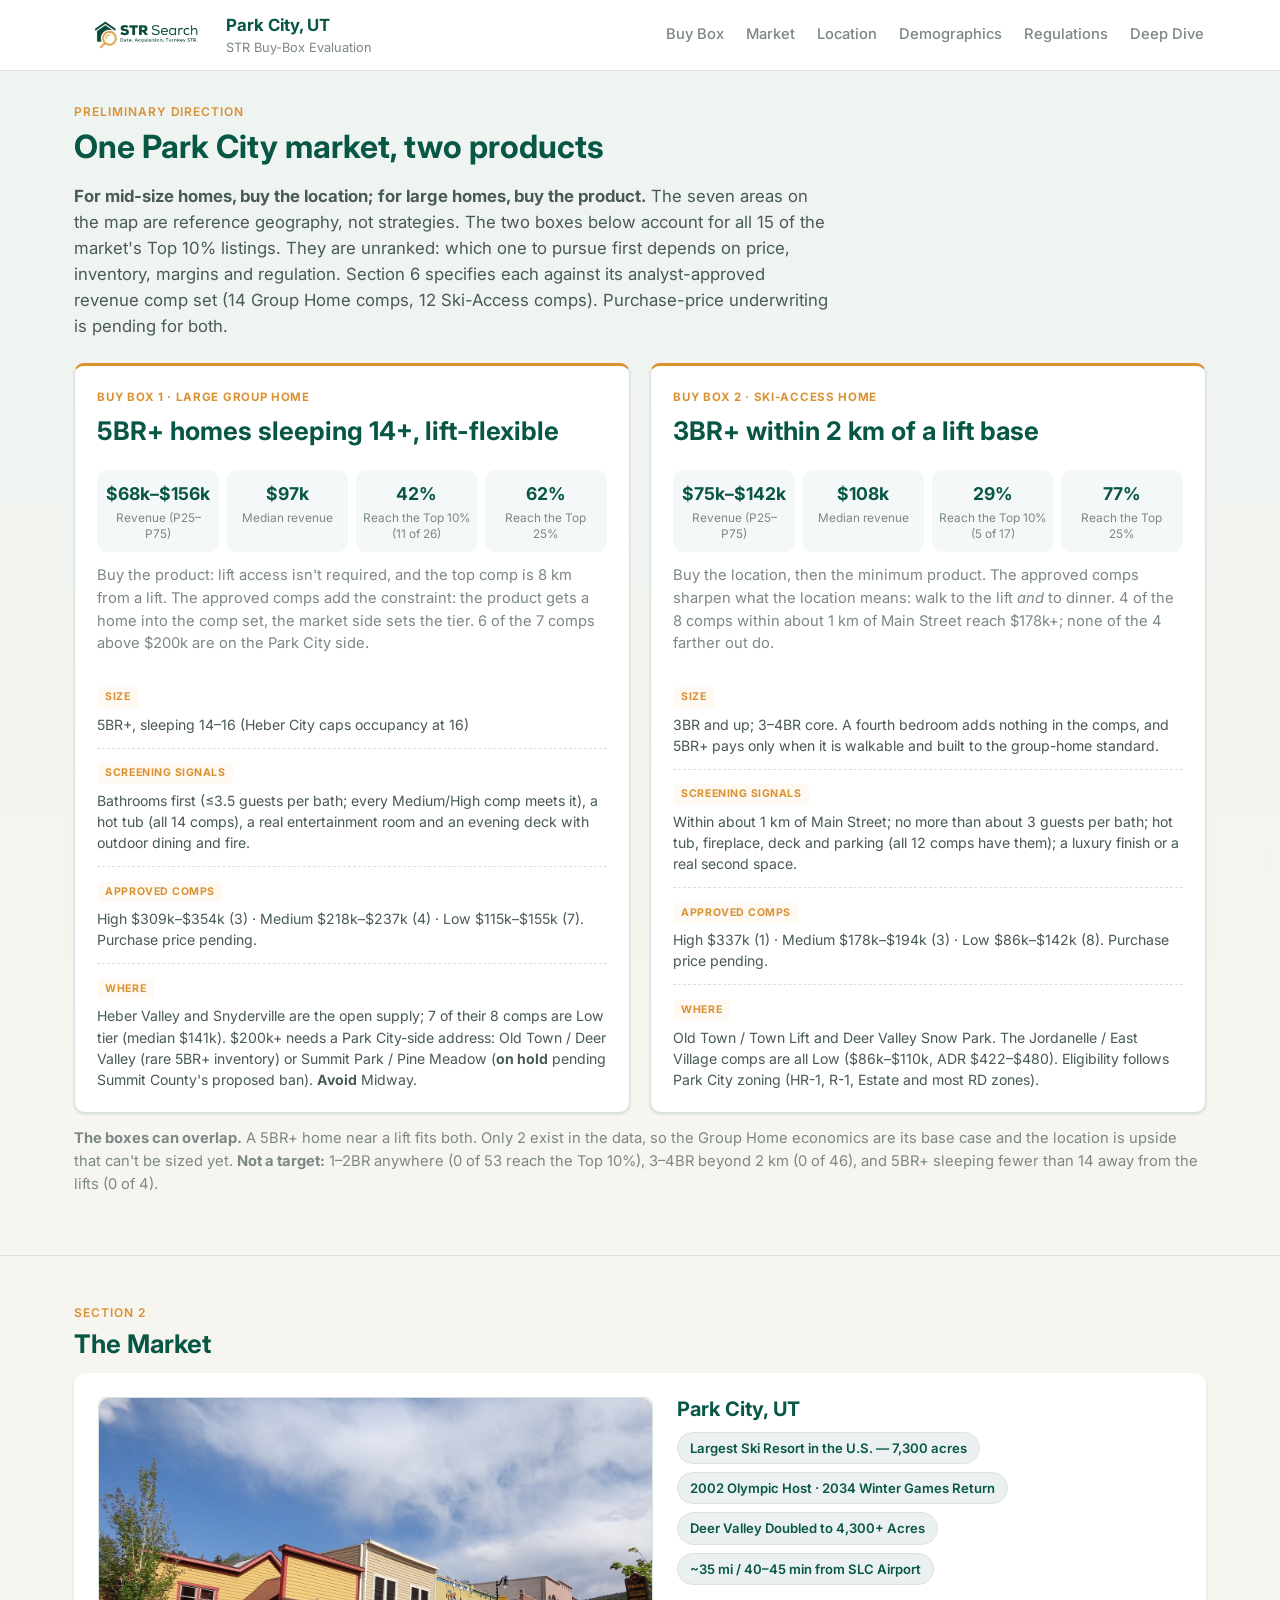
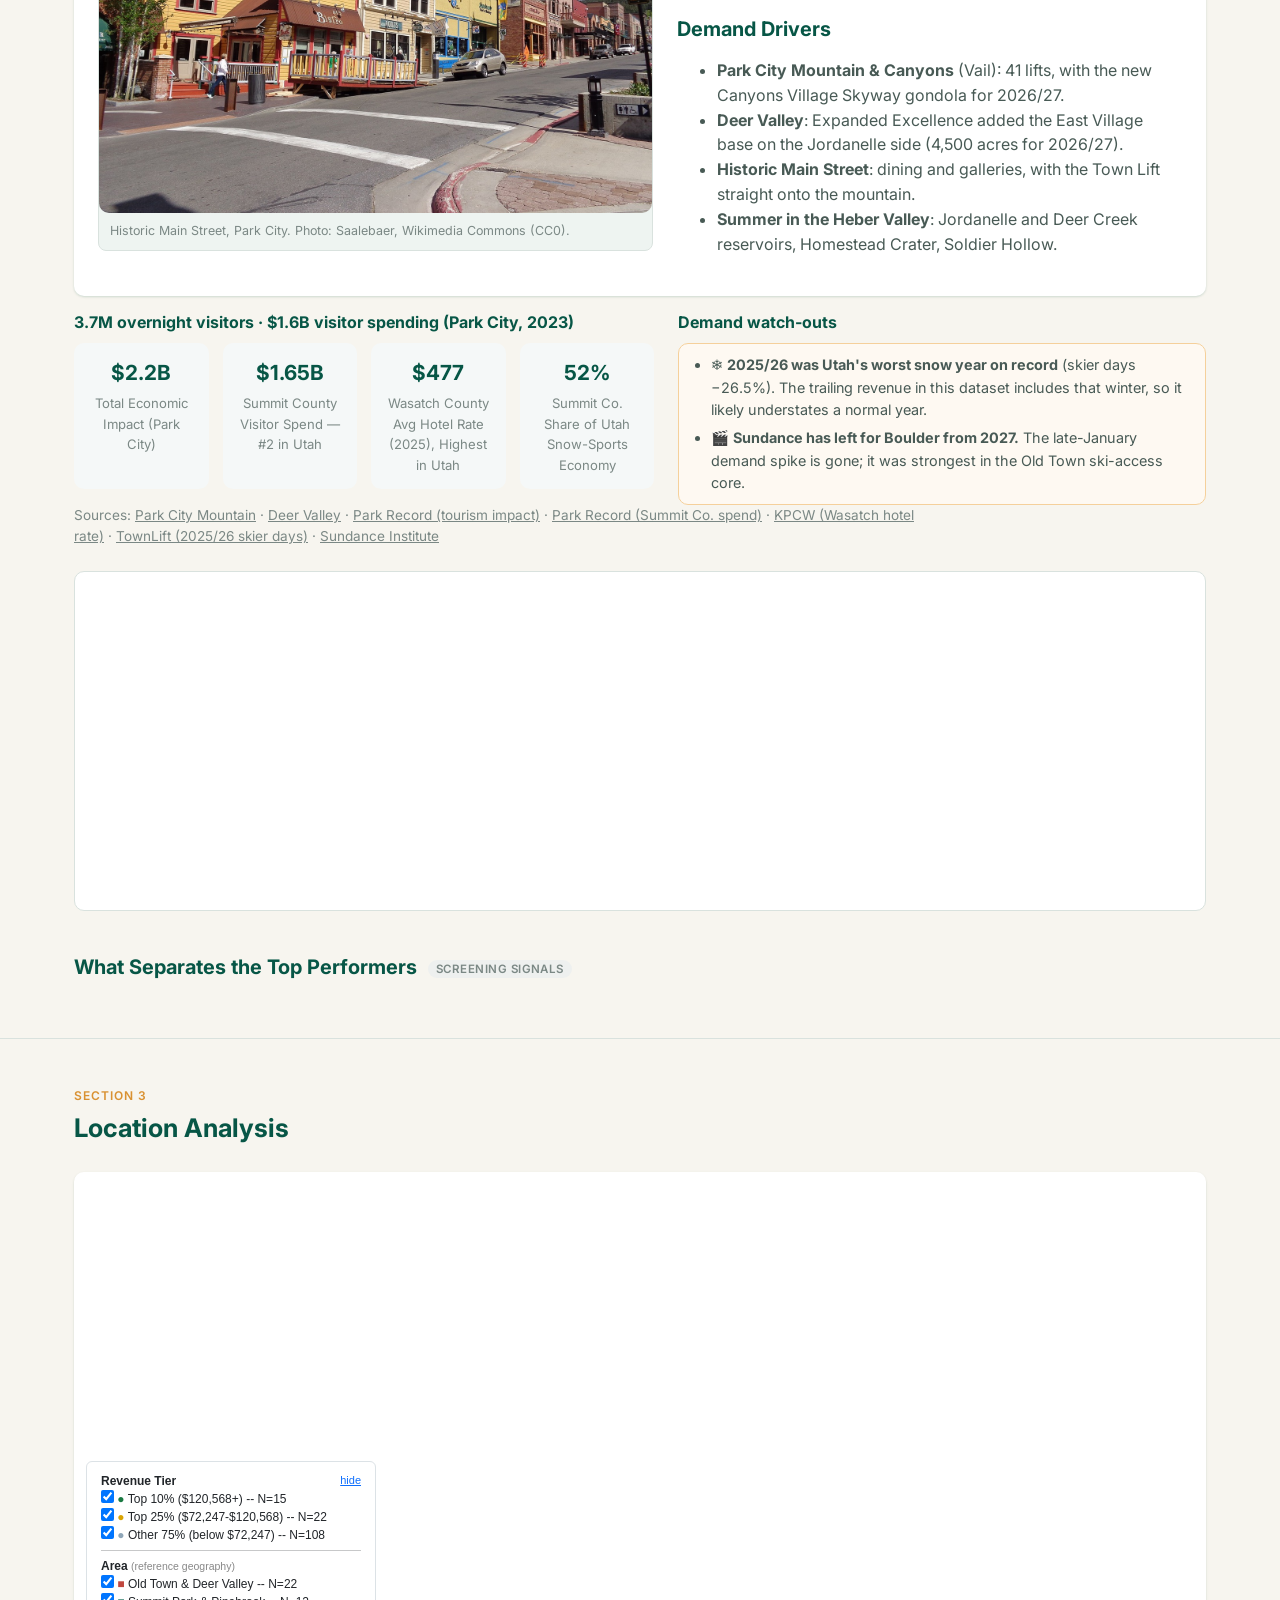
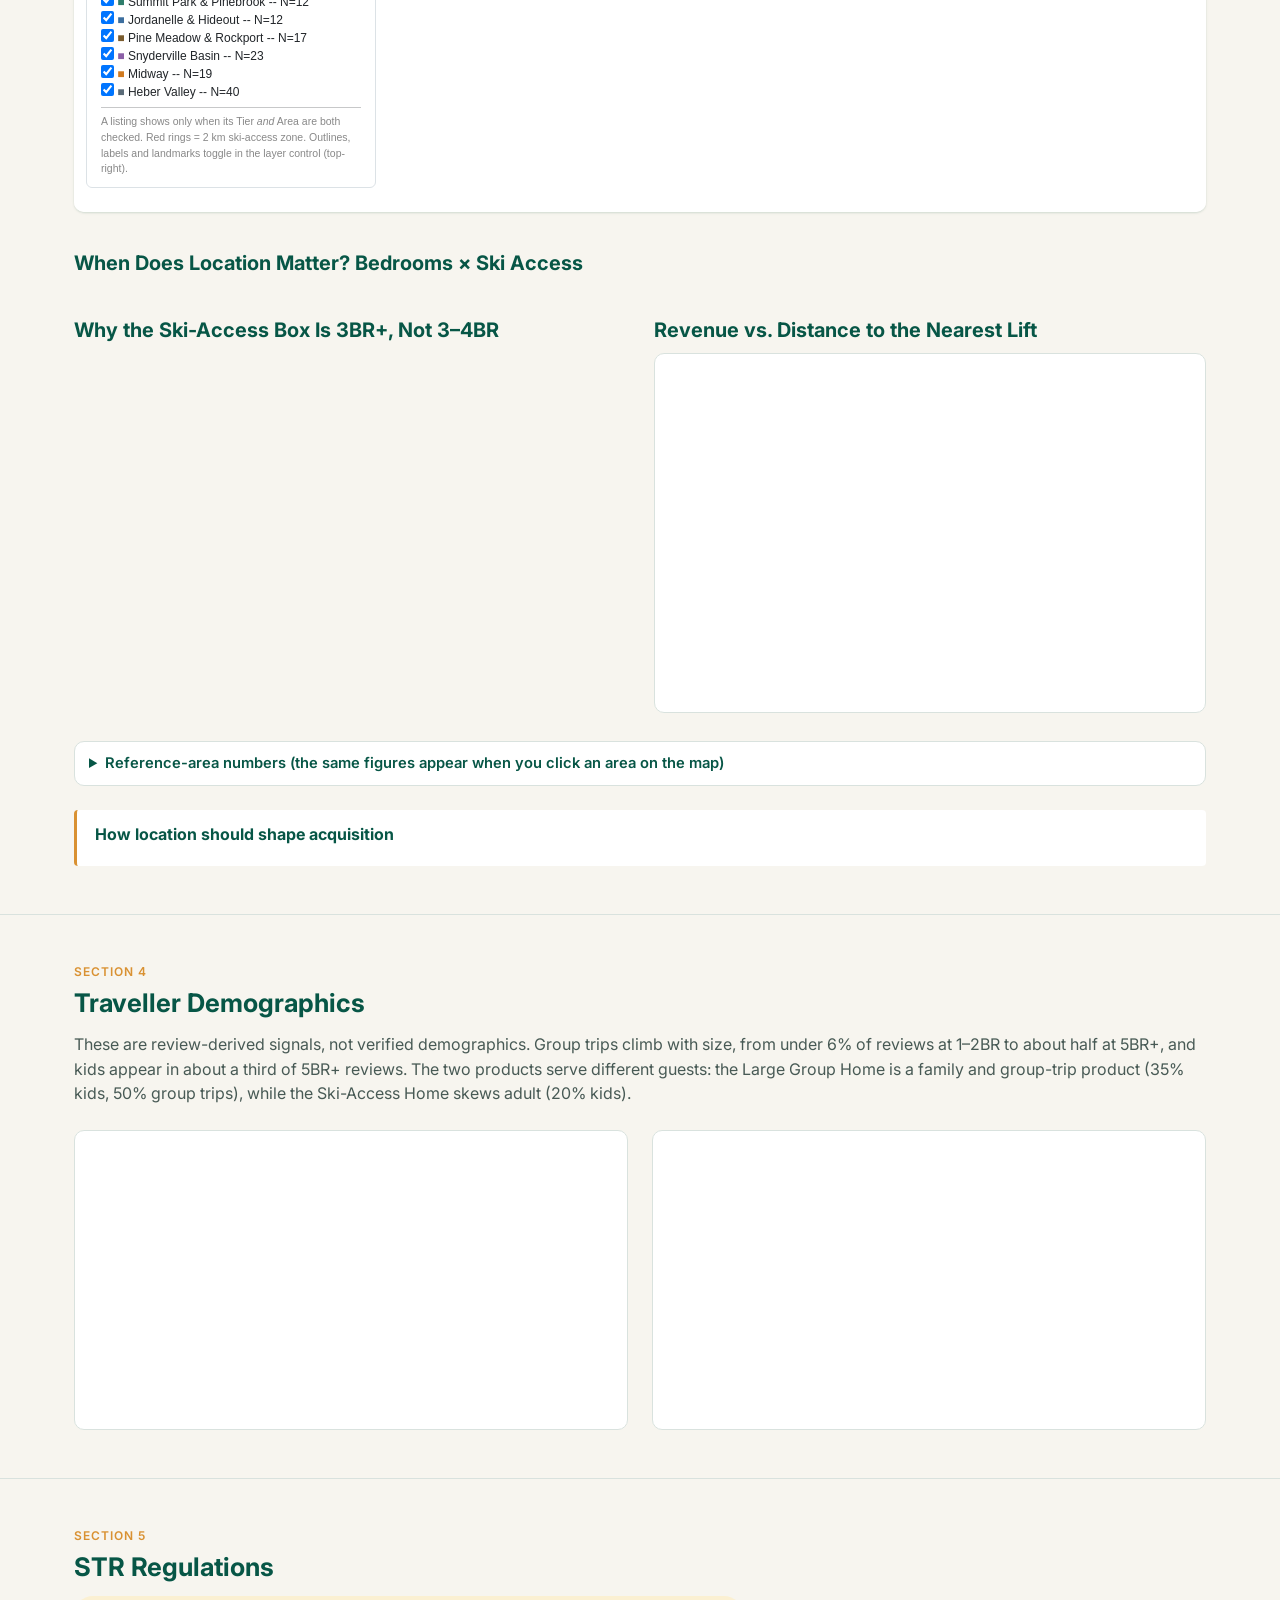
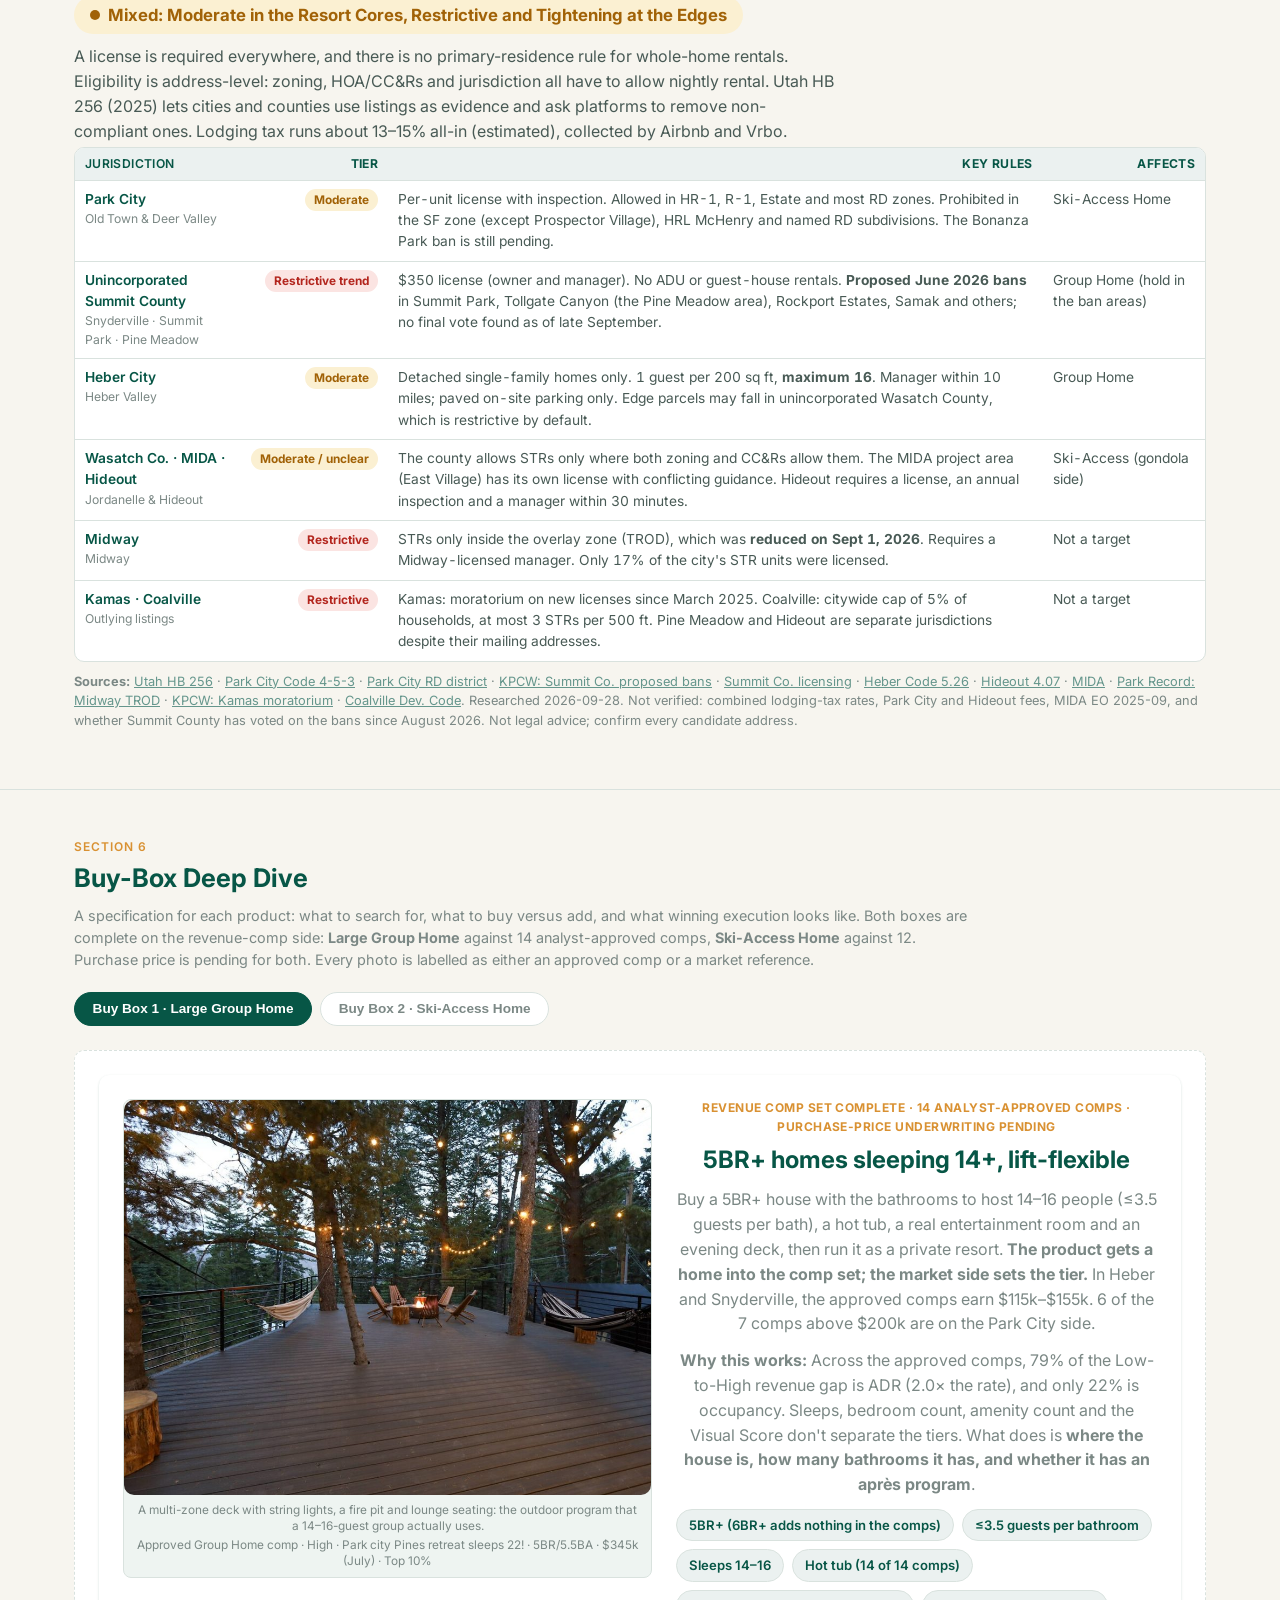
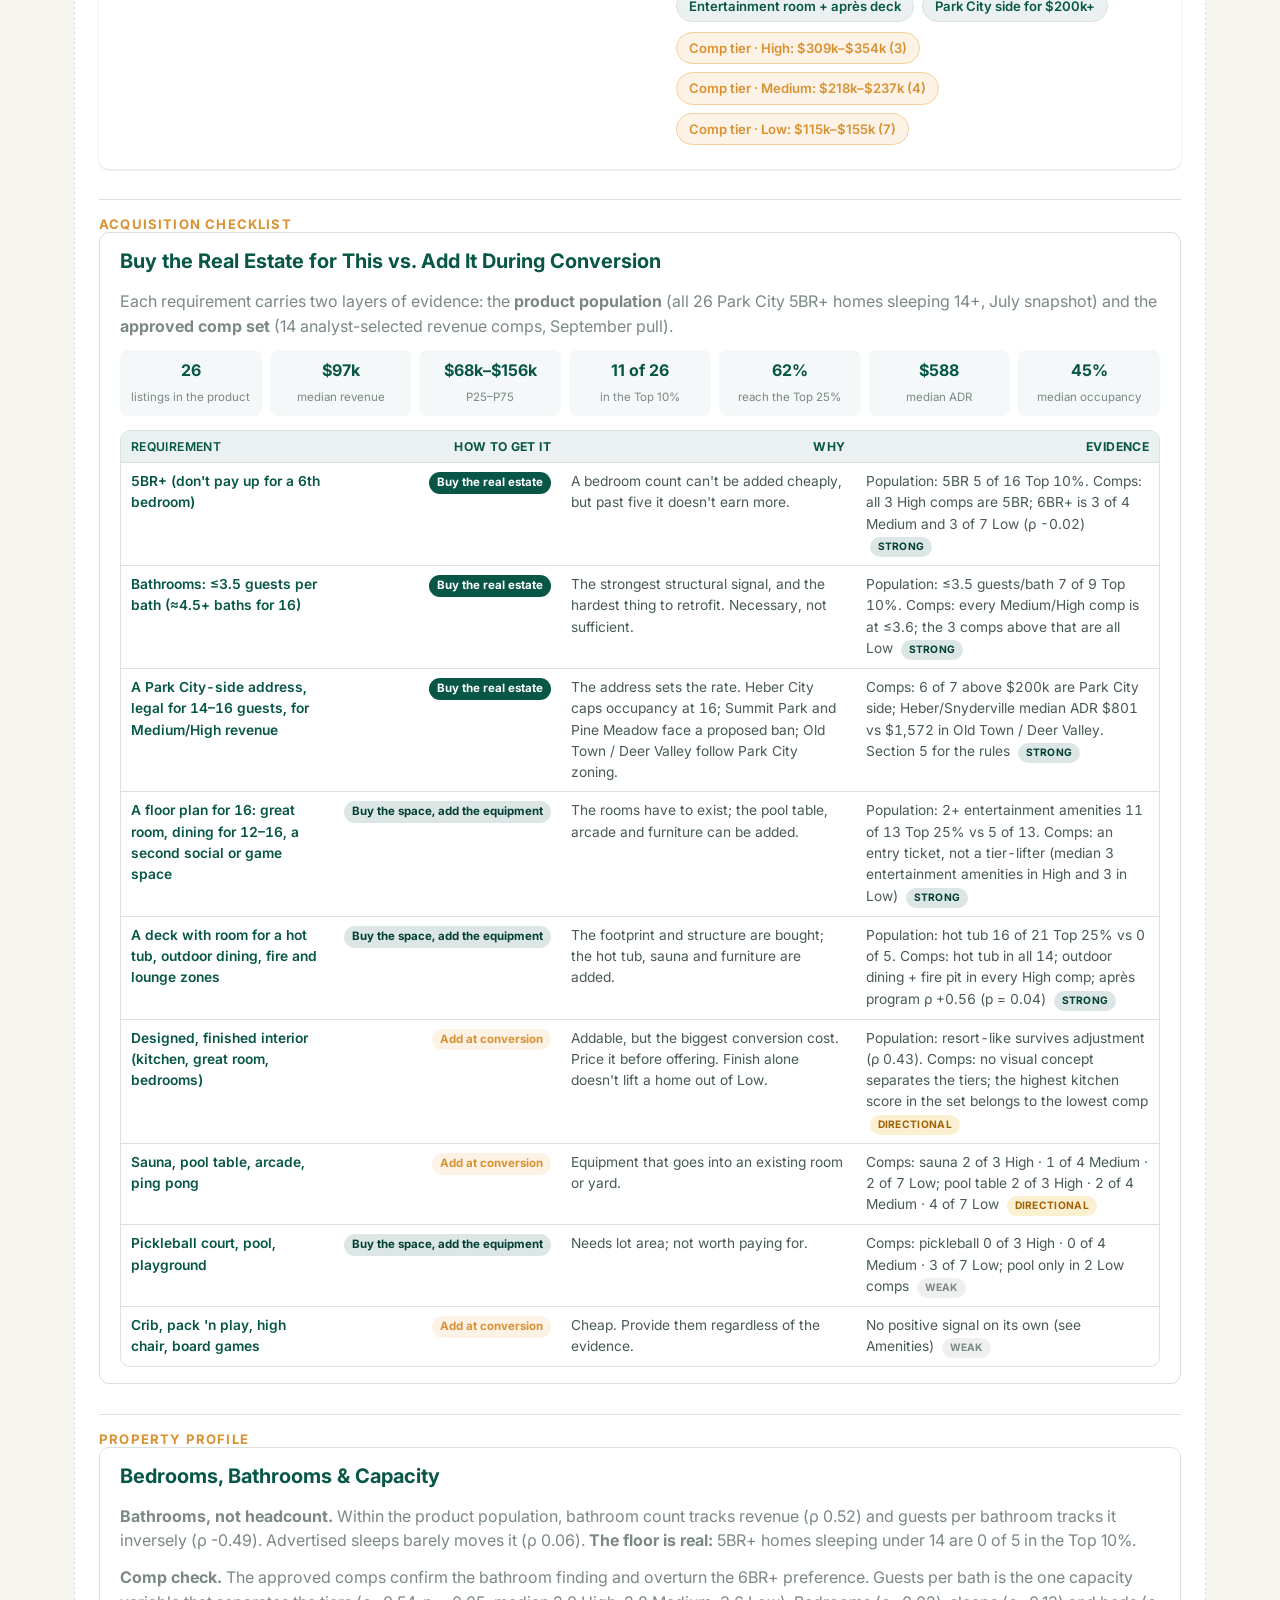
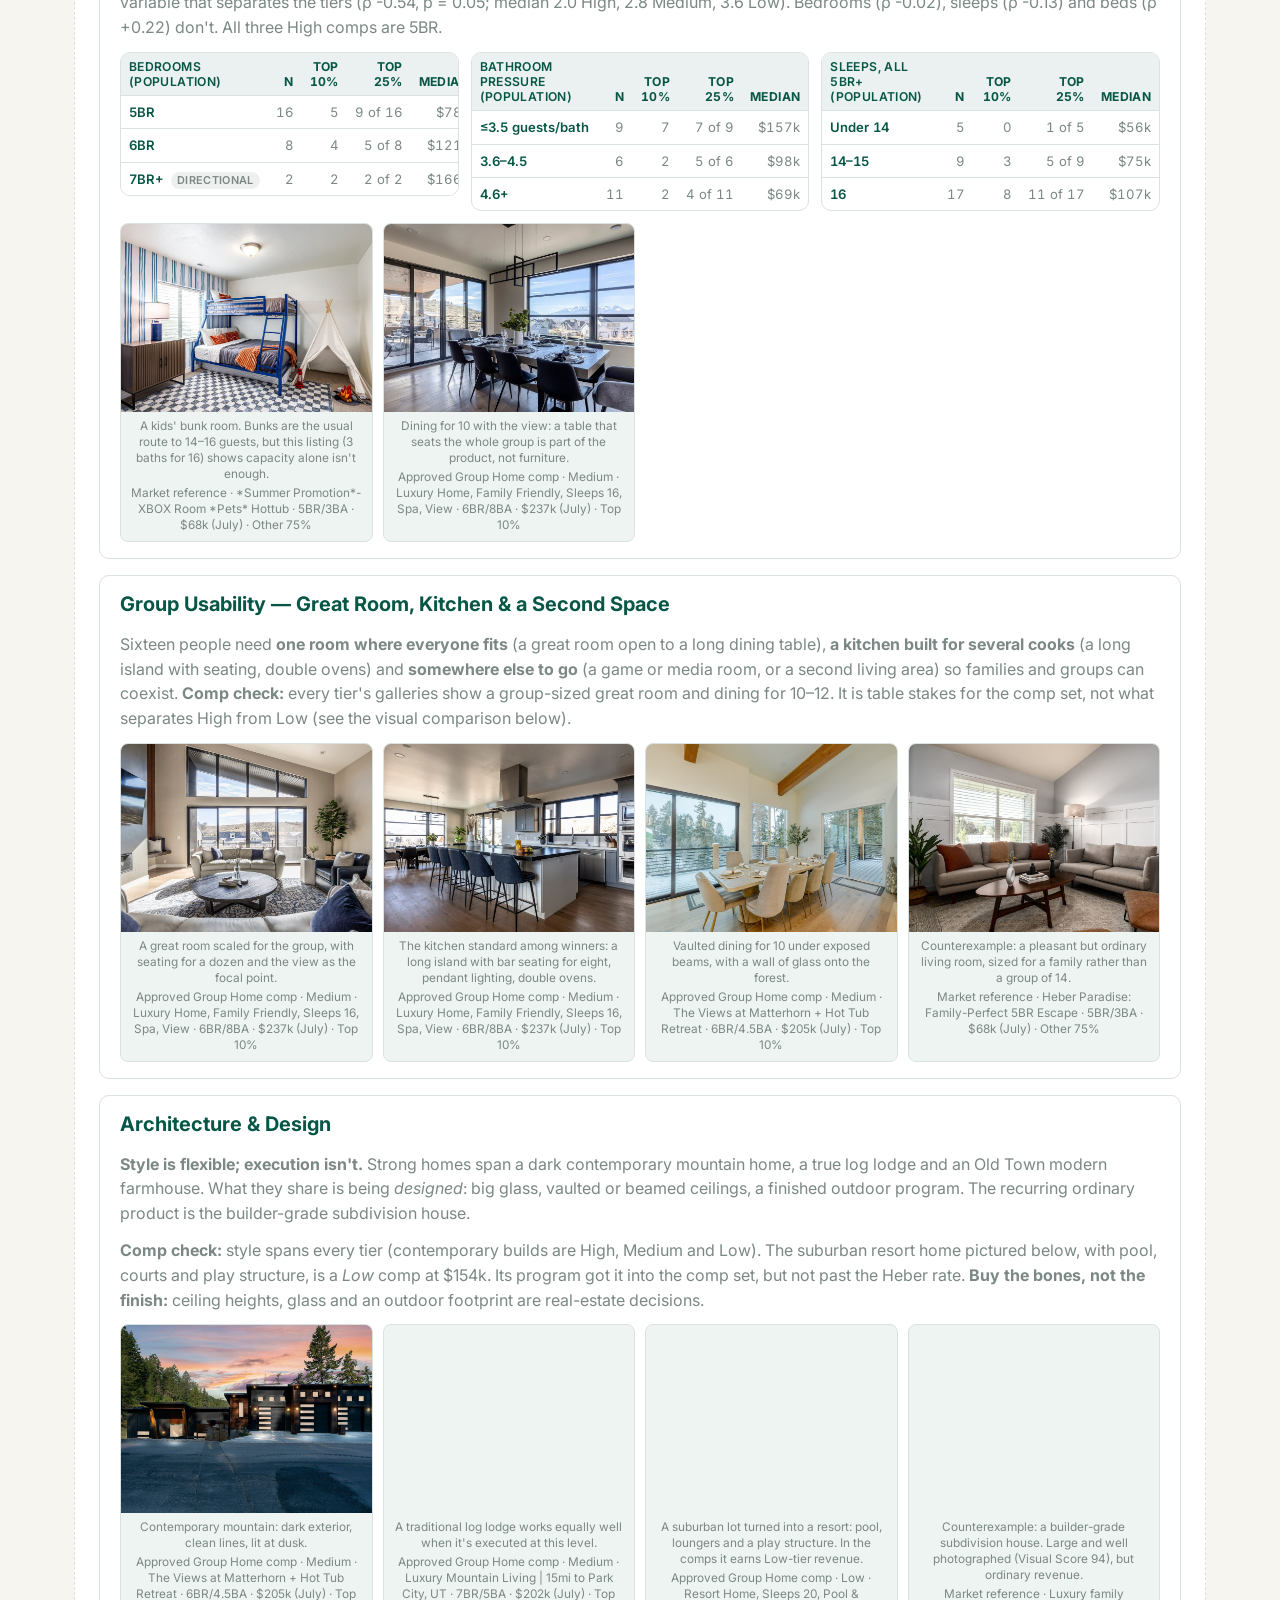
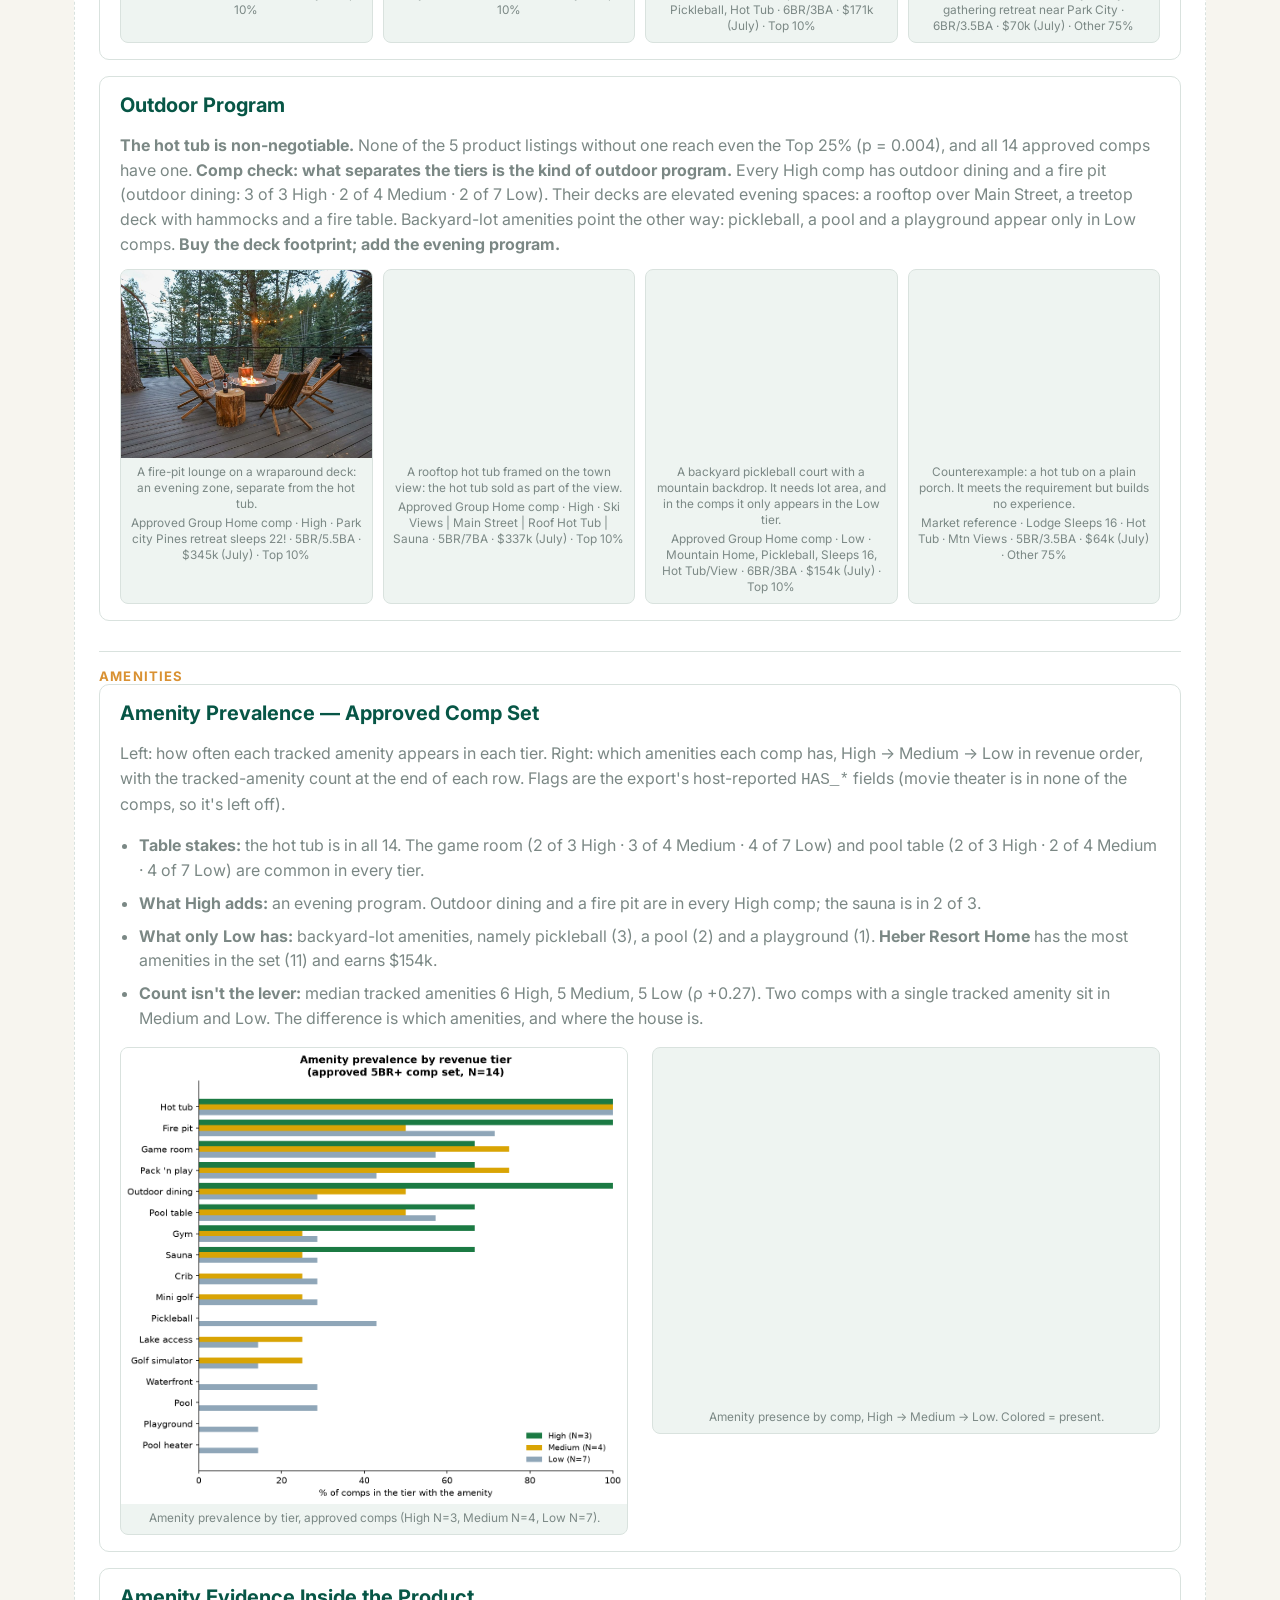
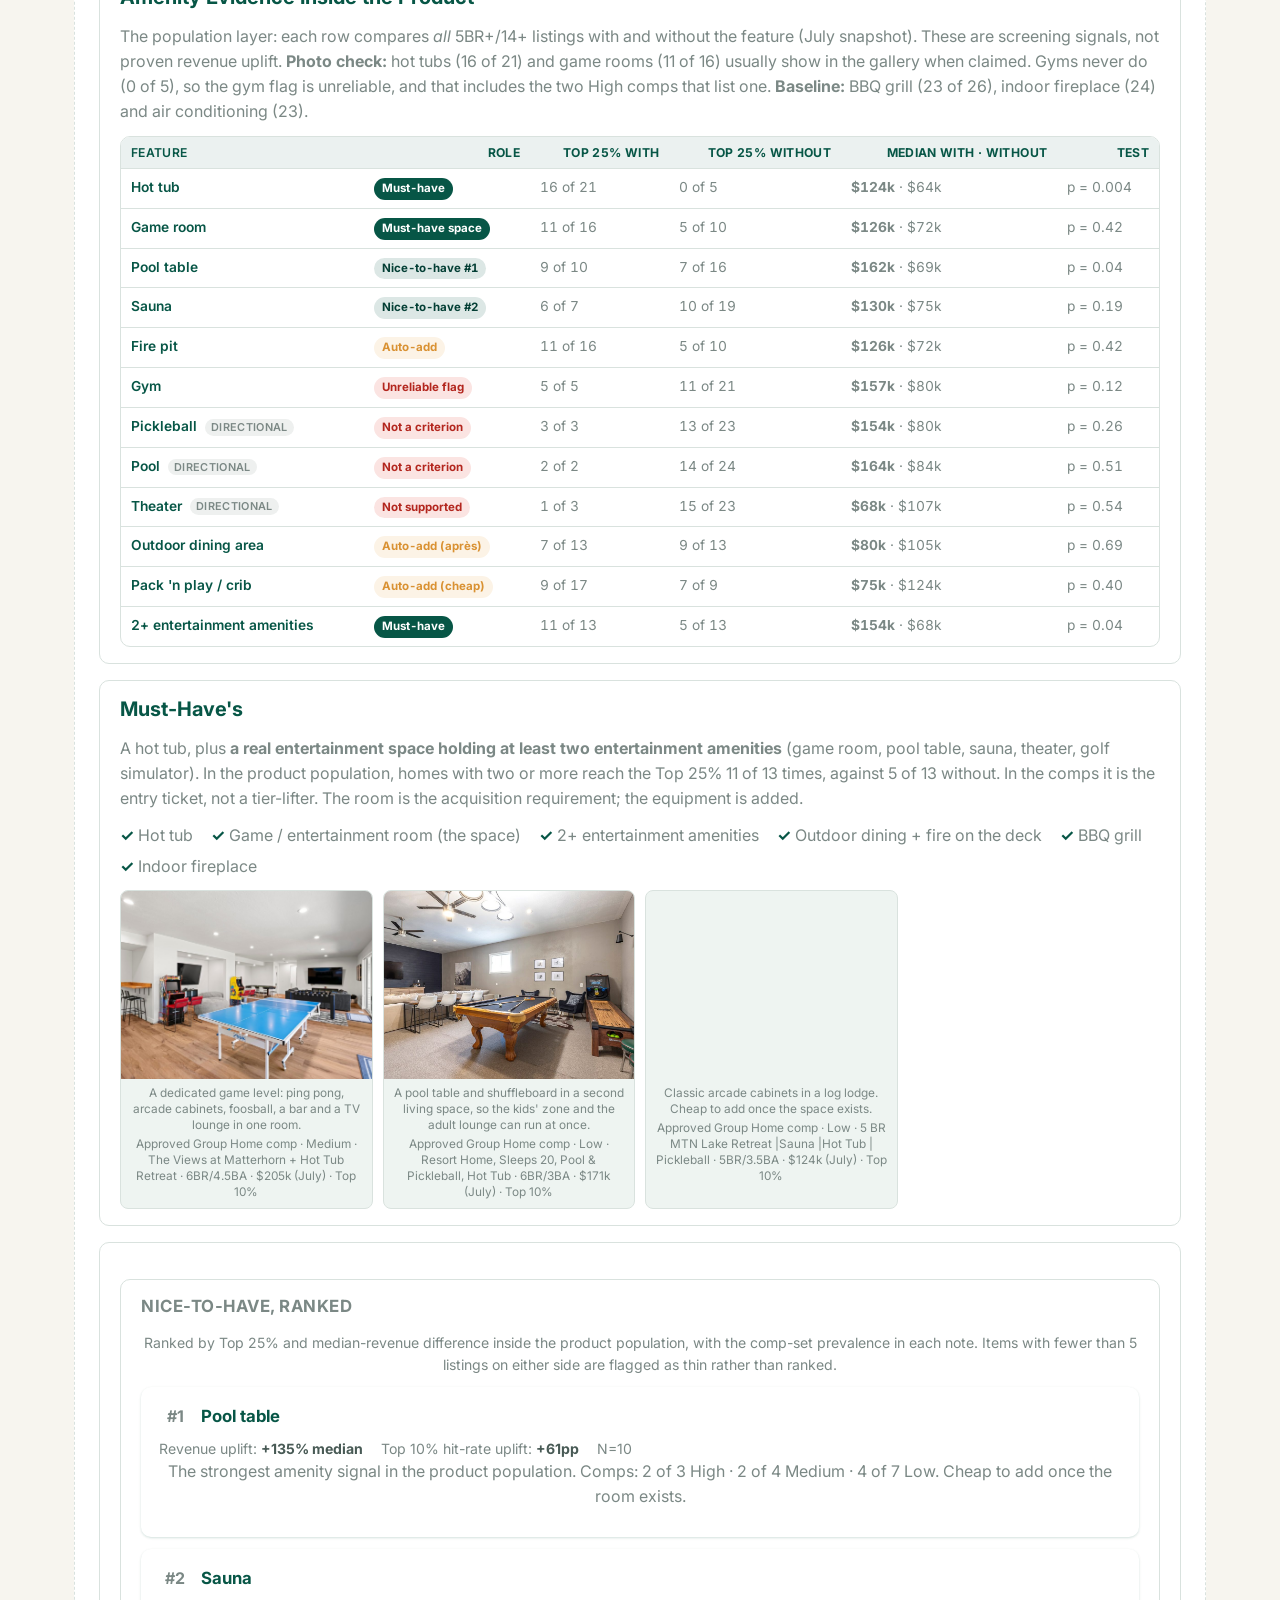
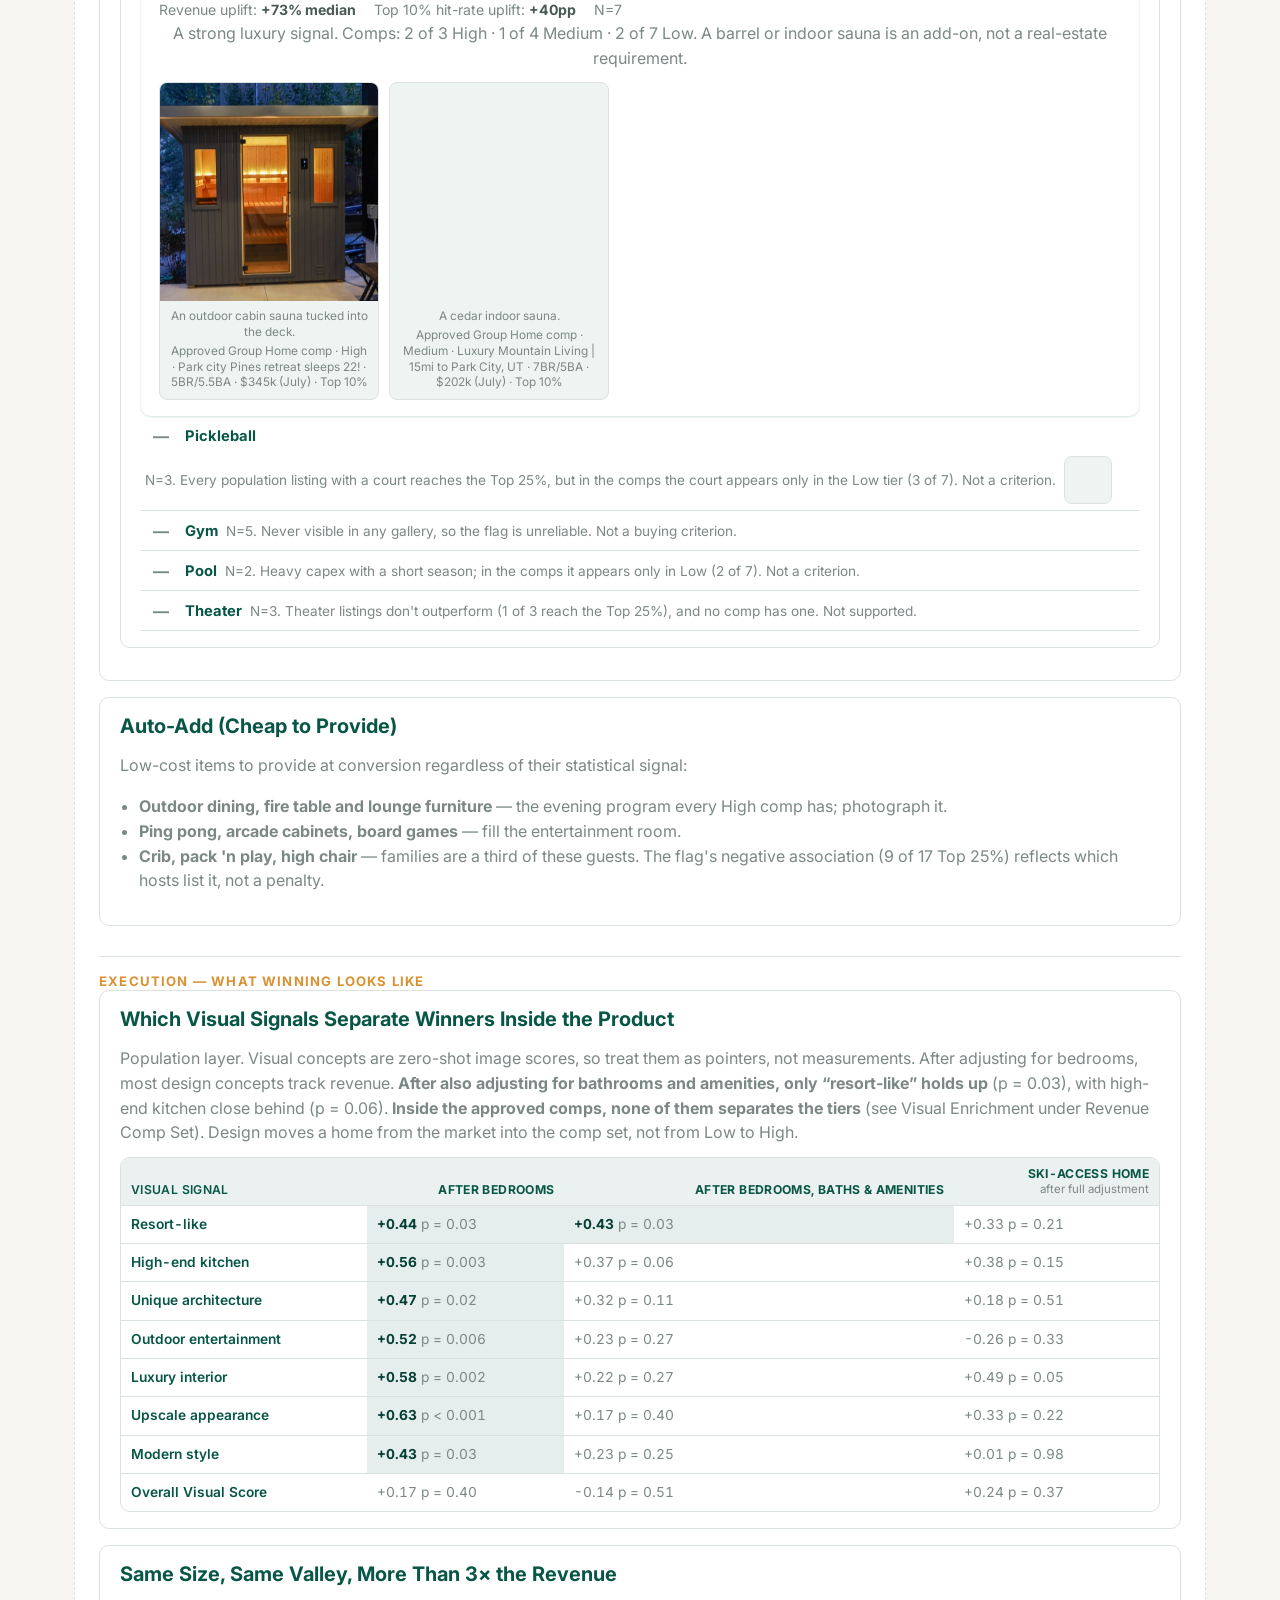
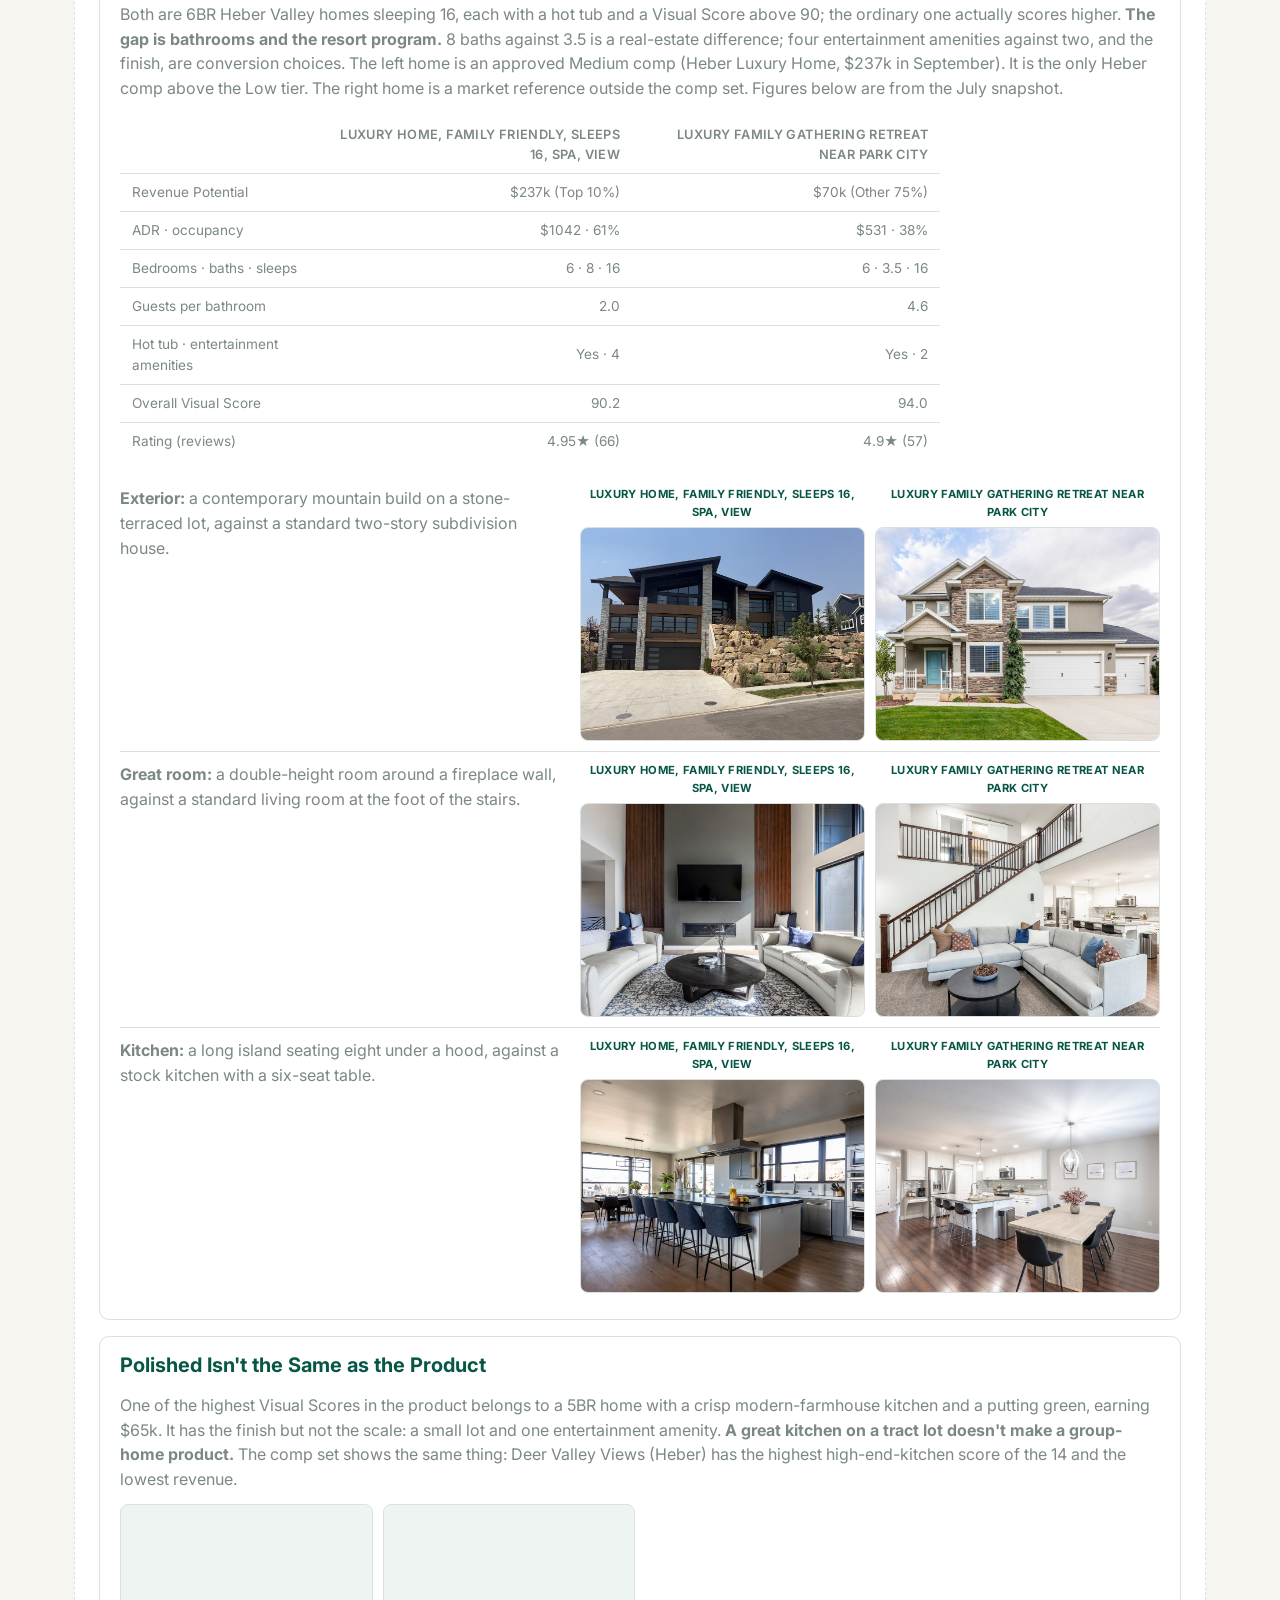
==== commit 426b4739: "Section 6: Ski-Access analyst-approved revenue comp set (12 comps, High/Medium/Low) Adds the Ski-Acc" ====
--- a/index.html
+++ b/index.html
@@ -6,7 +6,7 @@
 <title>Park City, UT STR Buy-Box Evaluation</title>
 <link rel="preconnect" href="https://fonts.googleapis.com" />
 <link href="https://fonts.googleapis.com/css2?family=Inter:wght@400;500;600;700;800&display=swap" rel="stylesheet" />
-<link rel="stylesheet" href="css/styles.css?v=20260929-pc5" />
+<link rel="stylesheet" href="css/styles.css?v=20260929-pc6" />
 </head>
 <body>
 
@@ -34,7 +34,7 @@
     <div class="container">
       <p class="section-kicker">Preliminary Direction</p>
       <h1>One Park City market, two products</h1>
-      <p class="hero-sub"><strong>For mid-size homes, buy the location; for large homes, buy the product.</strong> The seven areas on the map are reference geography, not strategies. The two boxes below account for all 15 of the market's Top 10% listings. They are unranked: which one to pursue first depends on price, inventory, margins and regulation. Section 6 specifies each. The Group Home now has its analyst-approved revenue comp set; the Ski-Access comp set and all purchase-price underwriting are pending.</p>
+      <p class="hero-sub"><strong>For mid-size homes, buy the location; for large homes, buy the product.</strong> The seven areas on the map are reference geography, not strategies. The two boxes below account for all 15 of the market's Top 10% listings. They are unranked: which one to pursue first depends on price, inventory, margins and regulation. Section 6 specifies each against its analyst-approved revenue comp set (14 Group Home comps, 12 Ski-Access comps). Purchase-price underwriting is pending for both.</p>
       <div id="buybox-declarations" class="declarations-grid"></div>
       <p id="not-targets" class="not-targets"></p>
     </div>
@@ -64,7 +64,7 @@
     <div class="container">
       <p class="section-kicker">Section 3</p>
       <h2>Location Analysis</h2>
-      <iframe class="embedded-map embedded-map--tall" src="assets/overview/parkcity_overview_map.html?v=20260929-pc5" loading="lazy" title="Interactive map of Park City area STR revenue tiers, seven reference areas, the 2 km ski-access zone, and demand-driver landmarks"></iframe>
+      <iframe class="embedded-map embedded-map--tall" src="assets/overview/parkcity_overview_map.html?v=20260929-pc6" loading="lazy" title="Interactive map of Park City area STR revenue tiers, seven reference areas, the 2 km ski-access zone, and demand-driver landmarks"></iframe>
       <p id="map-interpretation" class="caption"></p>
 
       <h3 class="subsection-title">When Does Location Matter? Bedrooms × Ski Access</h3>
@@ -126,12 +126,12 @@
     </div>
   </section>
 
-  <!-- Section 6: buy-box deep dives. Group Home: approved revenue comp set (js/compset_data.js); Ski-Access: pre-comp-set. Content: js/deepdive_content.js -->
+  <!-- Section 6: buy-box deep dives against the approved revenue comp sets (js/compset_data.js, js/compset_ski_data.js). Content: js/deepdive_content.js -->
   <section id="deep-dive" class="section">
     <div class="container">
       <p class="section-kicker">Section 6</p>
       <h2>Buy-Box Deep Dive</h2>
-      <p class="subsection-lede">A specification for each product: what to search for, what to buy versus add, and what winning execution looks like. <strong>Large Group Home:</strong> complete with the 14-comp analyst-approved revenue comp set (purchase price pending). <strong>Ski-Access Home:</strong> pre-comp-set; its comp set is pending. Every photo is labelled as either an approved comp or a market reference.</p>
+      <p class="subsection-lede">A specification for each product: what to search for, what to buy versus add, and what winning execution looks like. Both boxes are complete on the revenue-comp side: <strong>Large Group Home</strong> against 14 analyst-approved comps, <strong>Ski-Access Home</strong> against 12. Purchase price is pending for both. Every photo is labelled as either an approved comp or a market reference.</p>
       <div id="deep-dive-tabs" class="tabs"></div>
       <div id="deep-dive-content"></div>
     </div>
@@ -155,16 +155,17 @@
 </div>
 
 <script src="https://cdn.jsdelivr.net/npm/chart.js@4.4.4/dist/chart.umd.min.js"></script>
-<script src="js/region_data.js?v=20260929-pc5"></script>
-<script src="js/deepdive_data.js?v=20260929-pc5"></script>
-<script src="js/compset_data.js?v=20260929-pc5"></script>
-<script src="js/data.js?v=20260929-pc5"></script>
-<script src="js/render.js?v=20260929-pc5"></script>
-<script src="js/research.js?v=20260929-pc5"></script>
-<script src="js/deepdive.js?v=20260929-pc5"></script>
-<script src="js/compset.js?v=20260929-pc5"></script>
-<script src="js/deepdive_content.js?v=20260929-pc5"></script>
-<script src="js/charts.js?v=20260929-pc5"></script>
-<script src="js/main.js?v=20260929-pc5"></script>
+<script src="js/region_data.js?v=20260929-pc6"></script>
+<script src="js/deepdive_data.js?v=20260929-pc6"></script>
+<script src="js/compset_data.js?v=20260929-pc6"></script>
+<script src="js/compset_ski_data.js?v=20260929-pc6"></script>
+<script src="js/data.js?v=20260929-pc6"></script>
+<script src="js/render.js?v=20260929-pc6"></script>
+<script src="js/research.js?v=20260929-pc6"></script>
+<script src="js/deepdive.js?v=20260929-pc6"></script>
+<script src="js/compset.js?v=20260929-pc6"></script>
+<script src="js/deepdive_content.js?v=20260929-pc6"></script>
+<script src="js/charts.js?v=20260929-pc6"></script>
+<script src="js/main.js?v=20260929-pc6"></script>
 </body>
 </html>
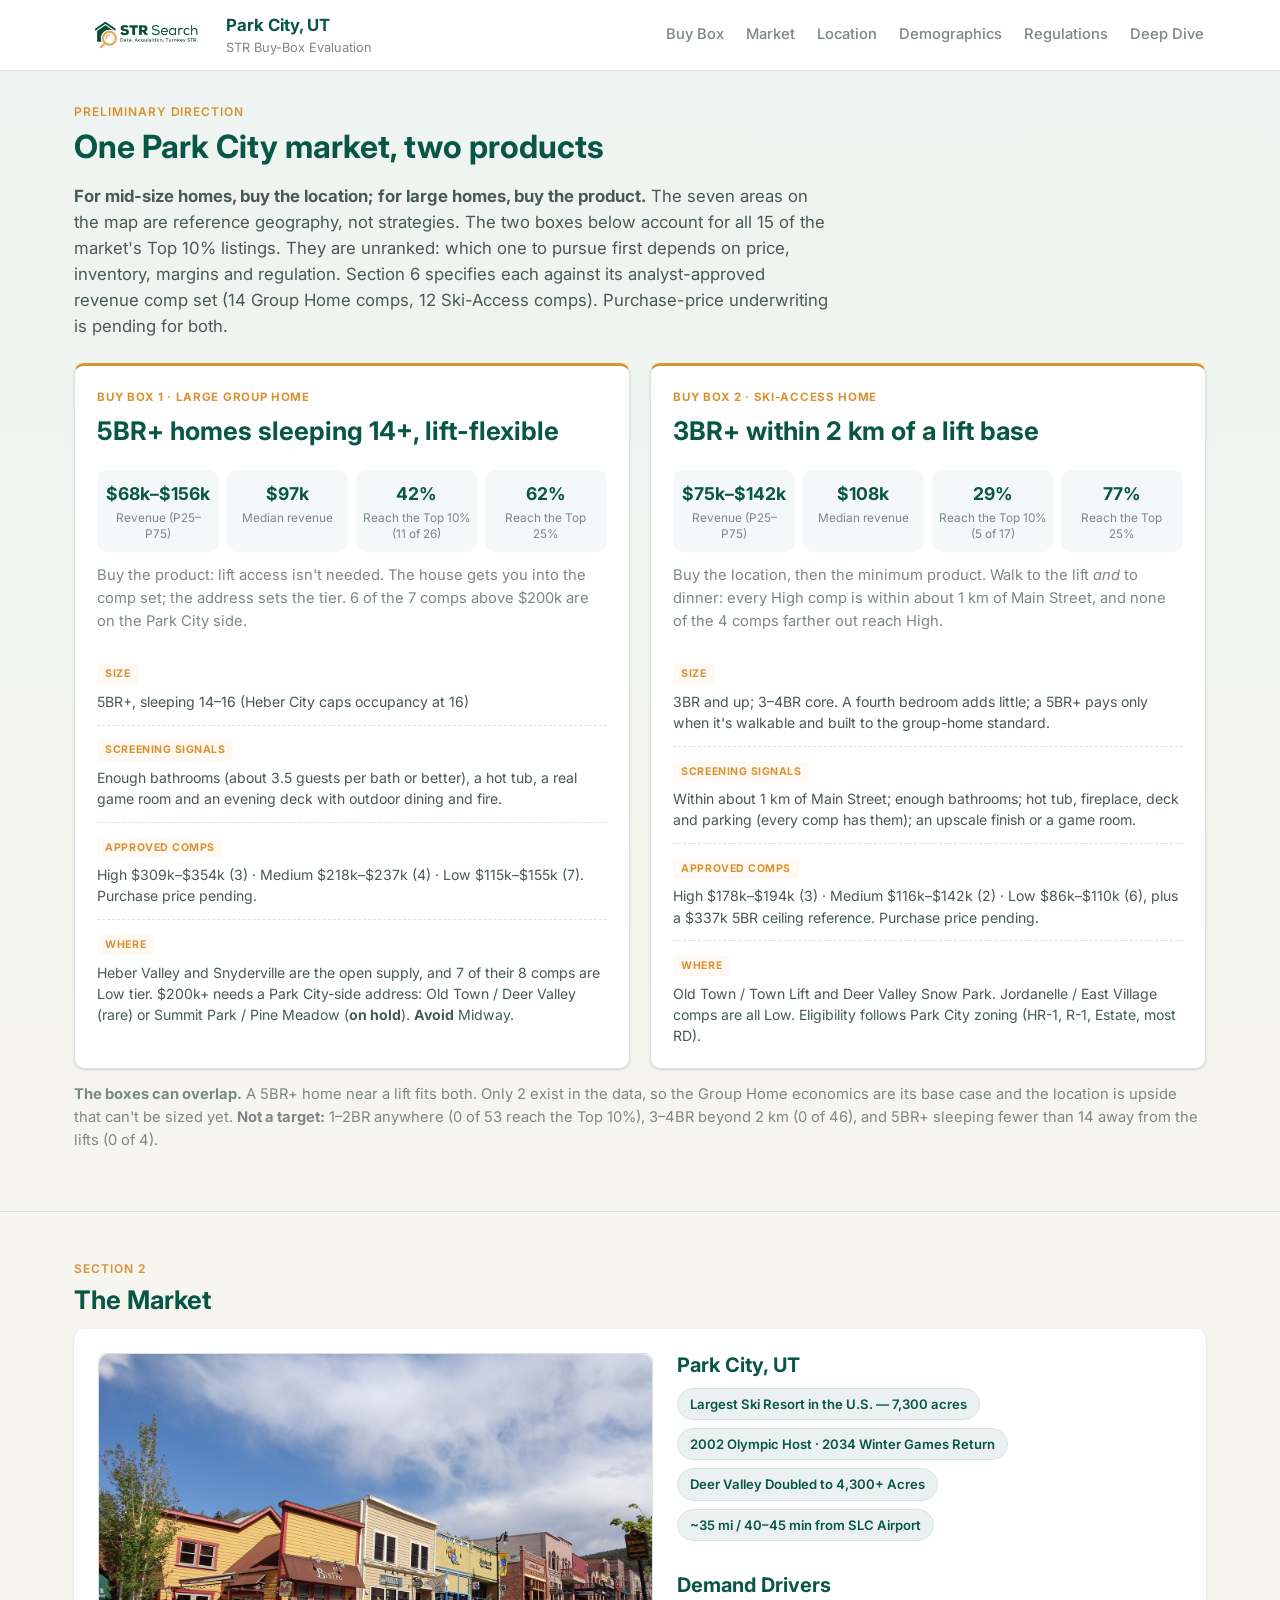
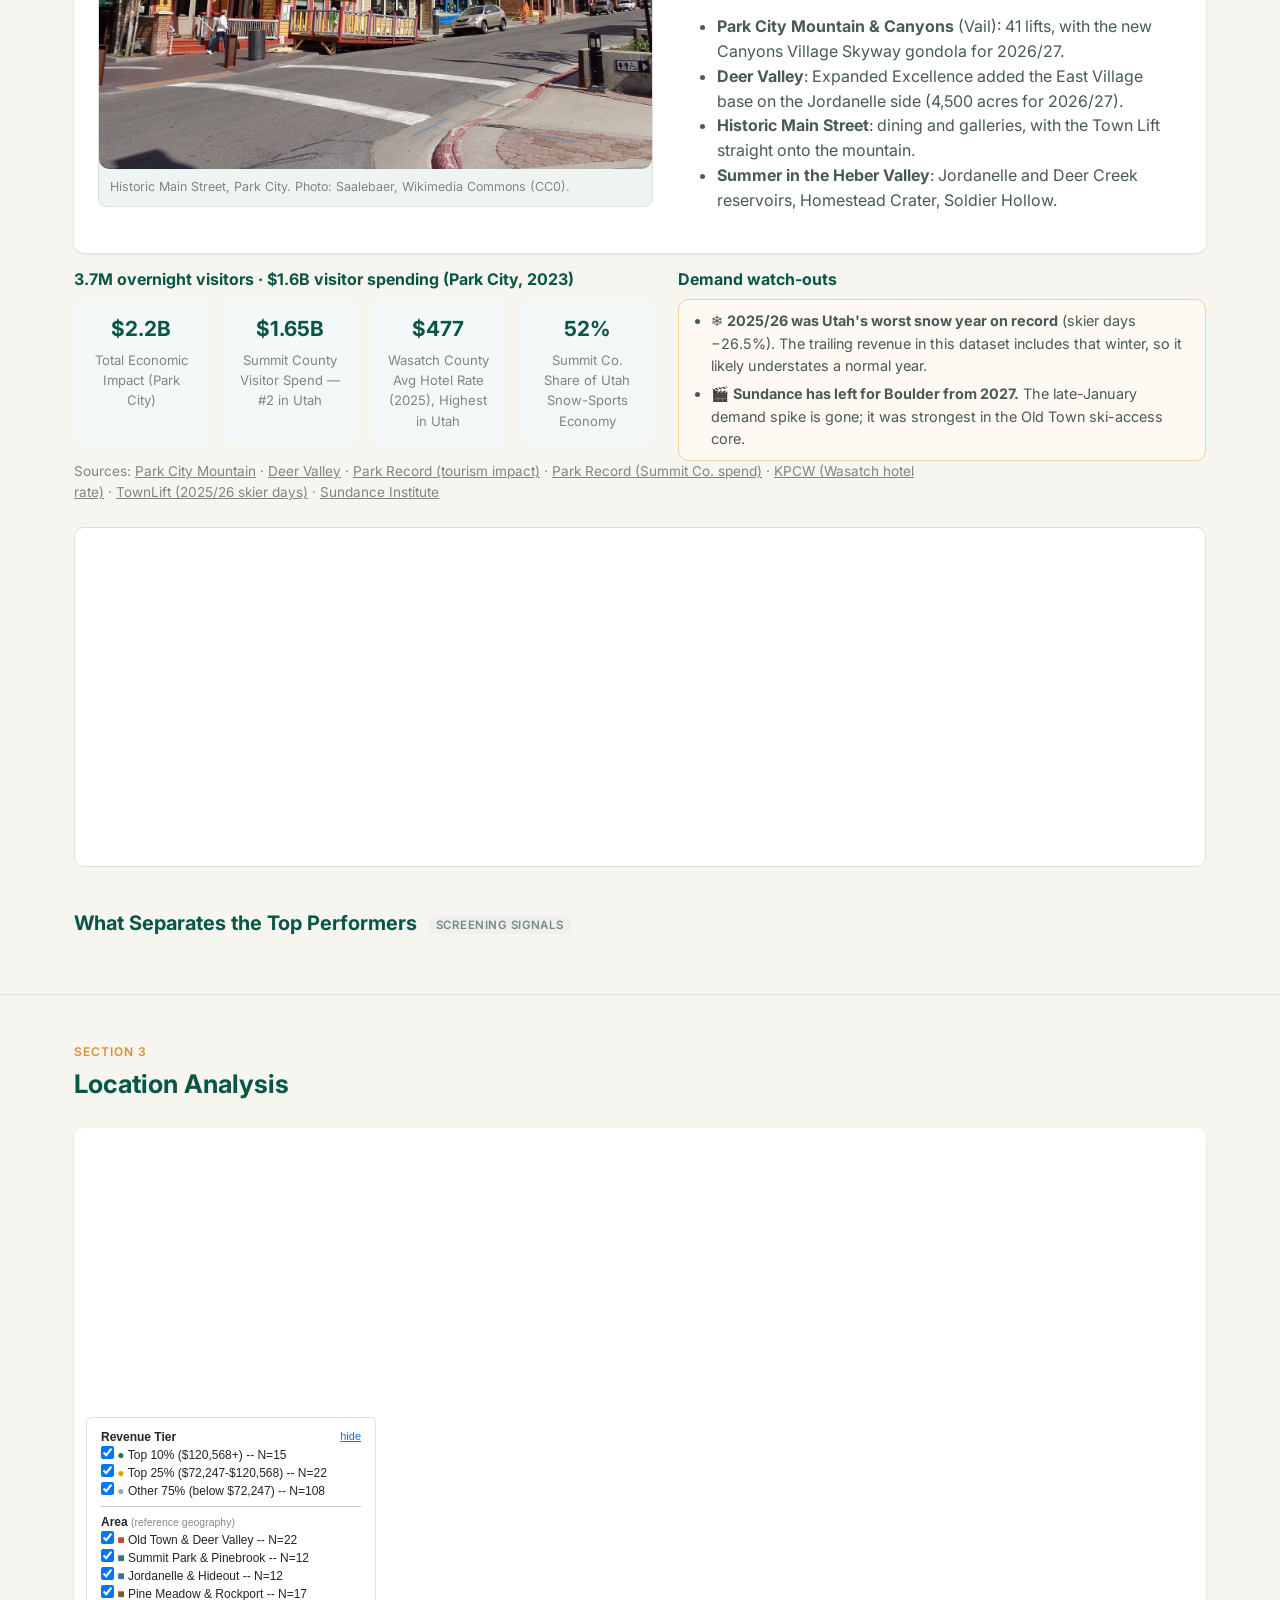
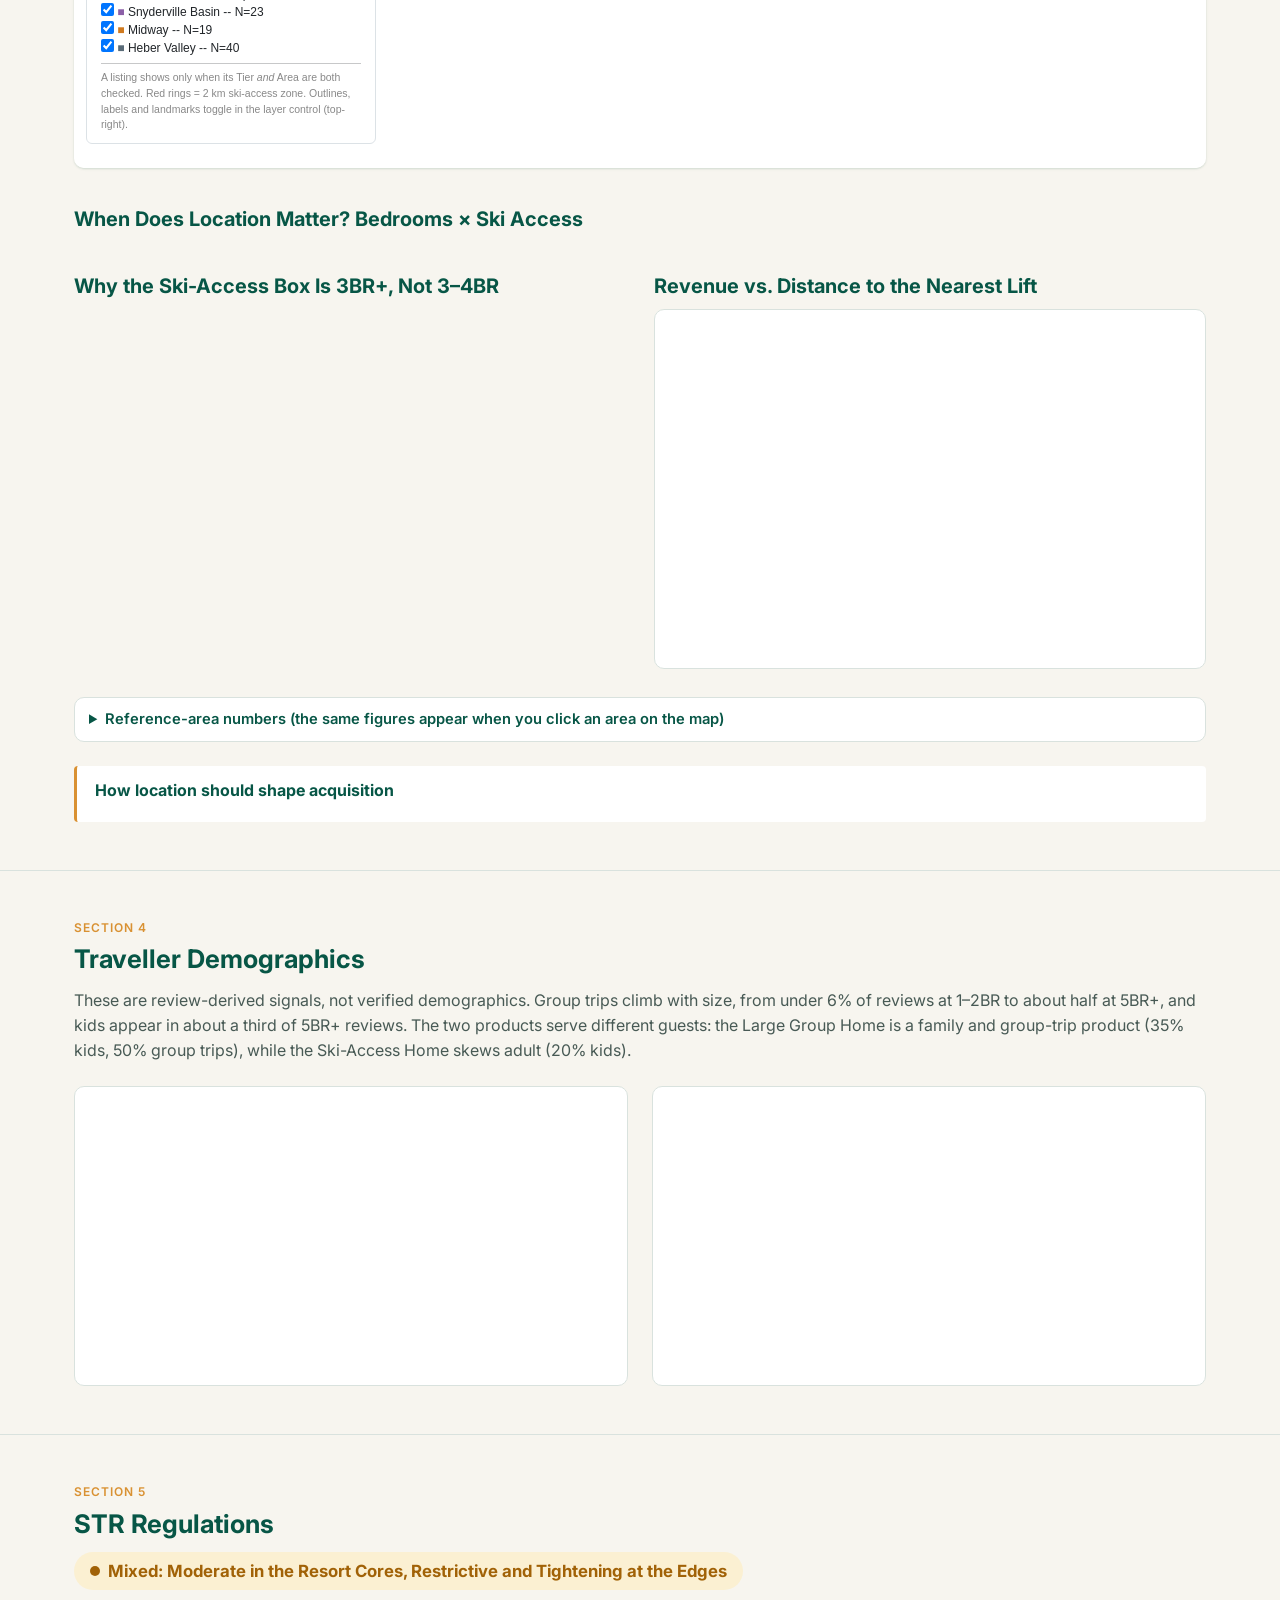
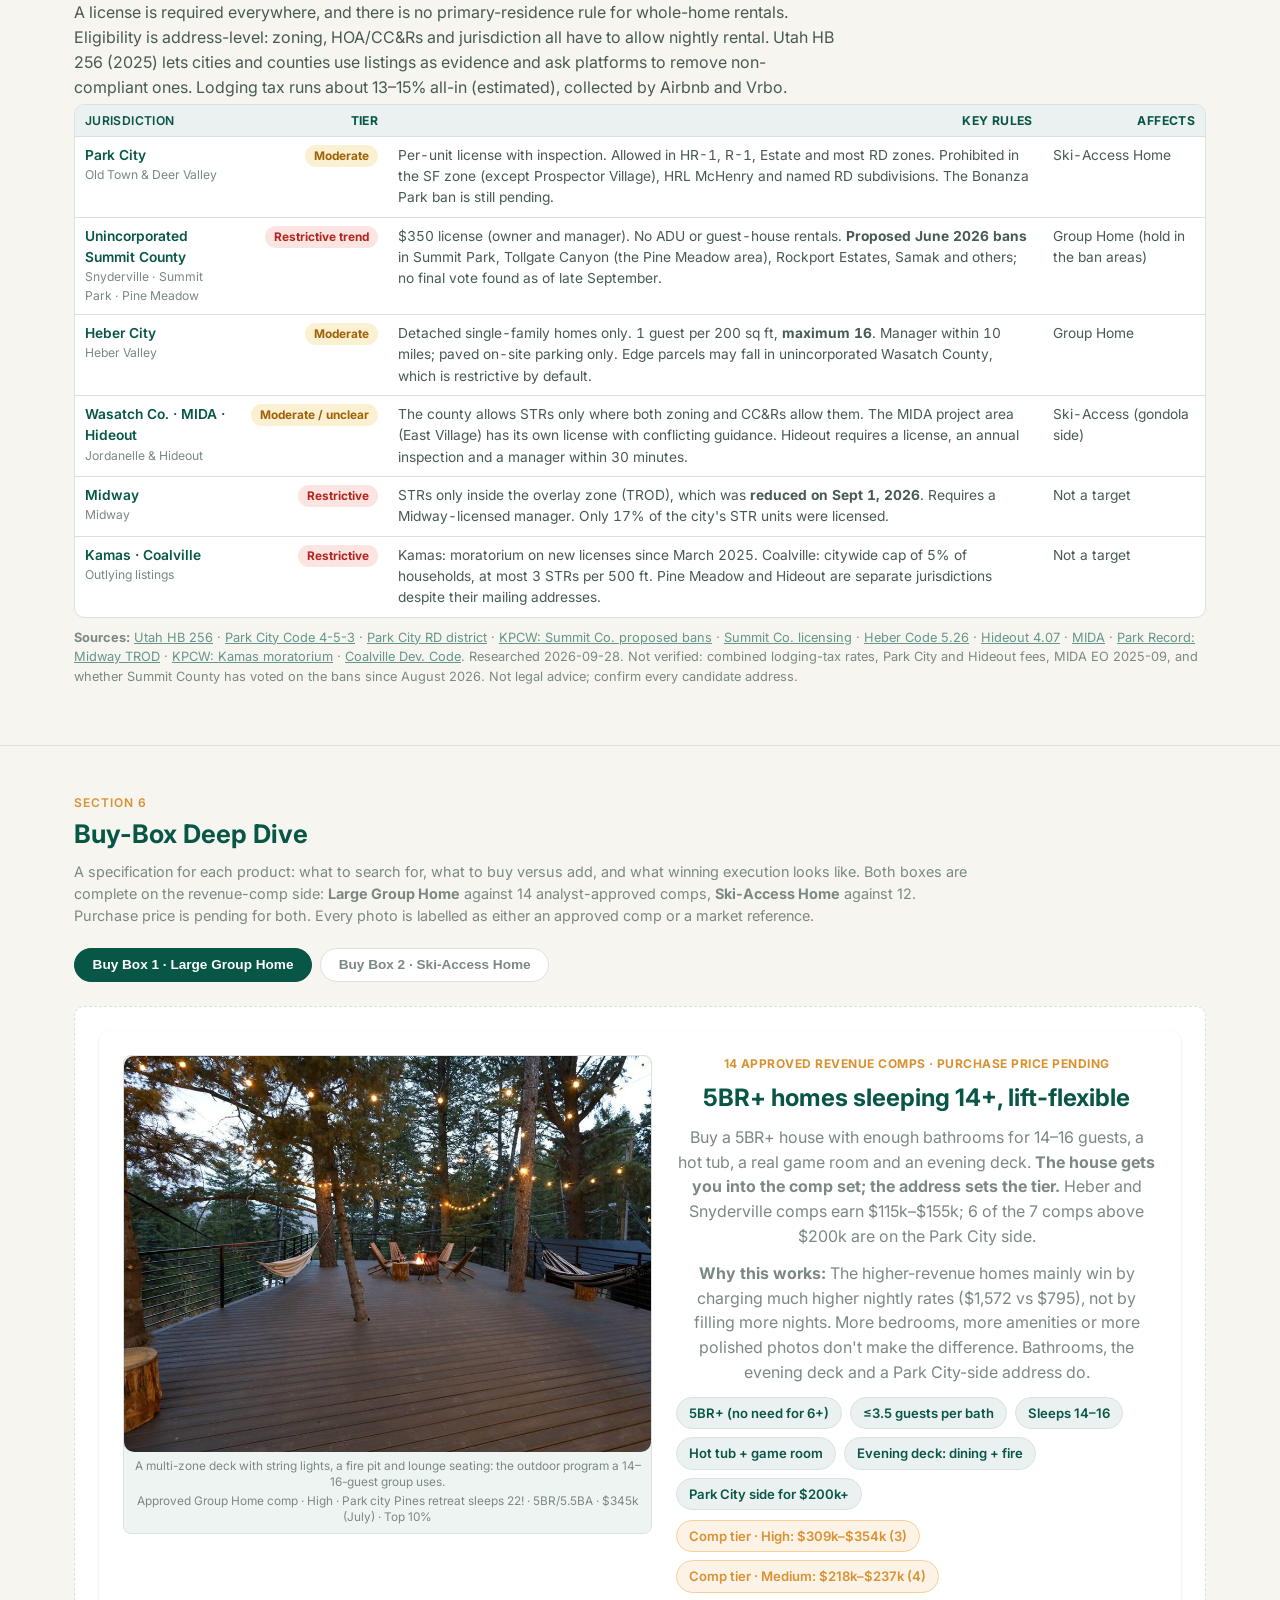
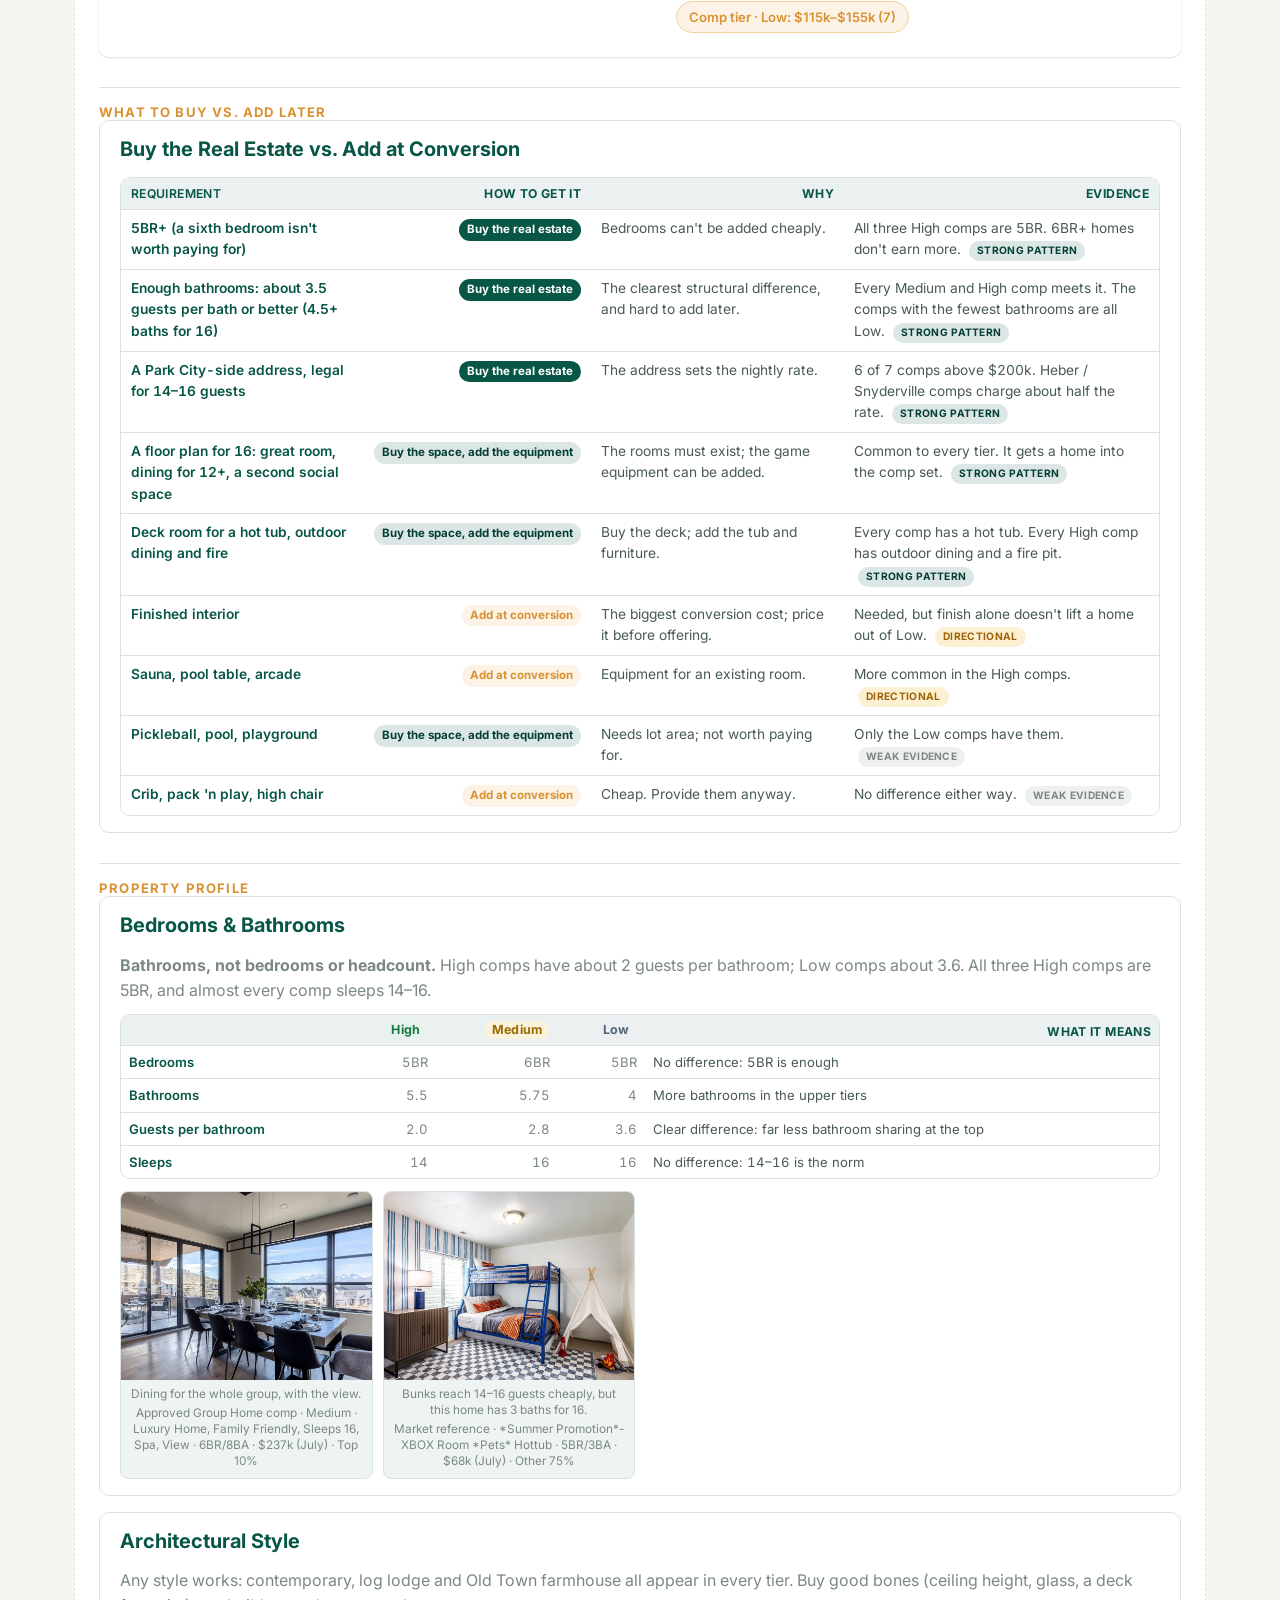
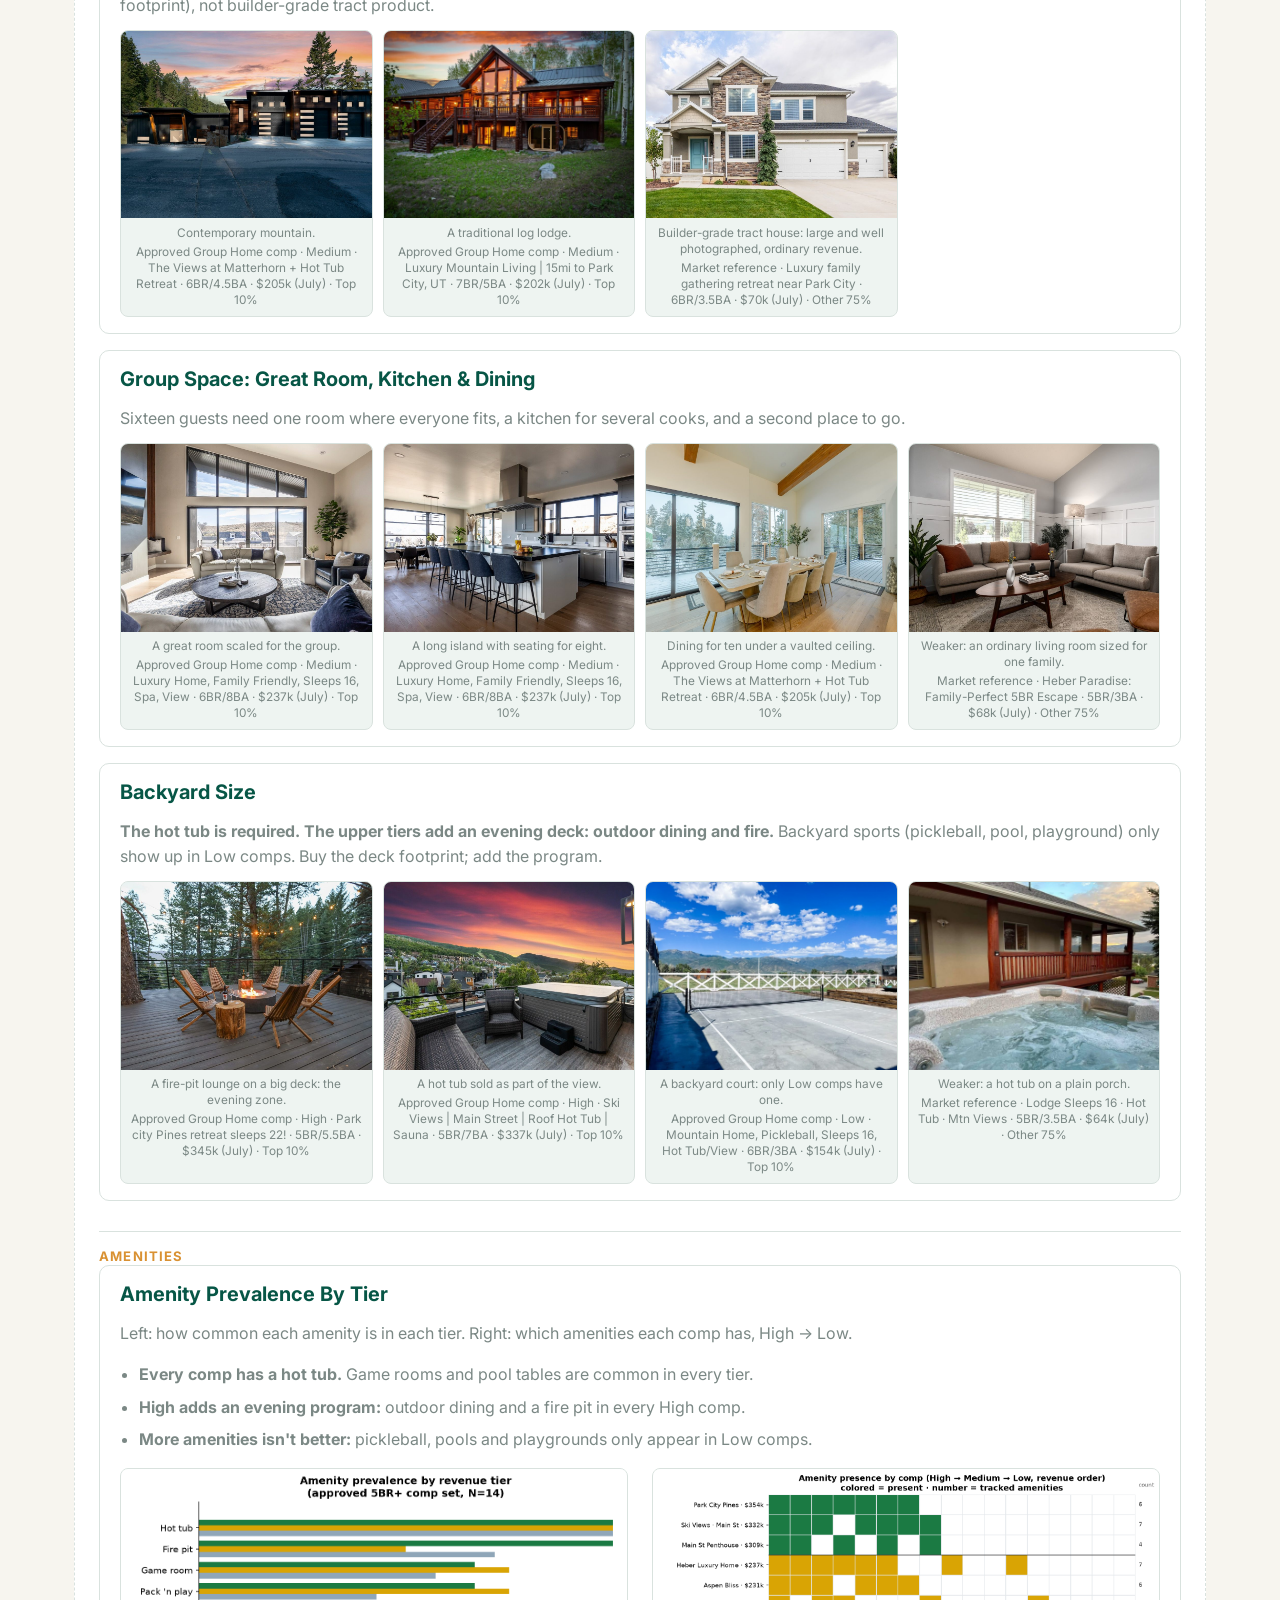
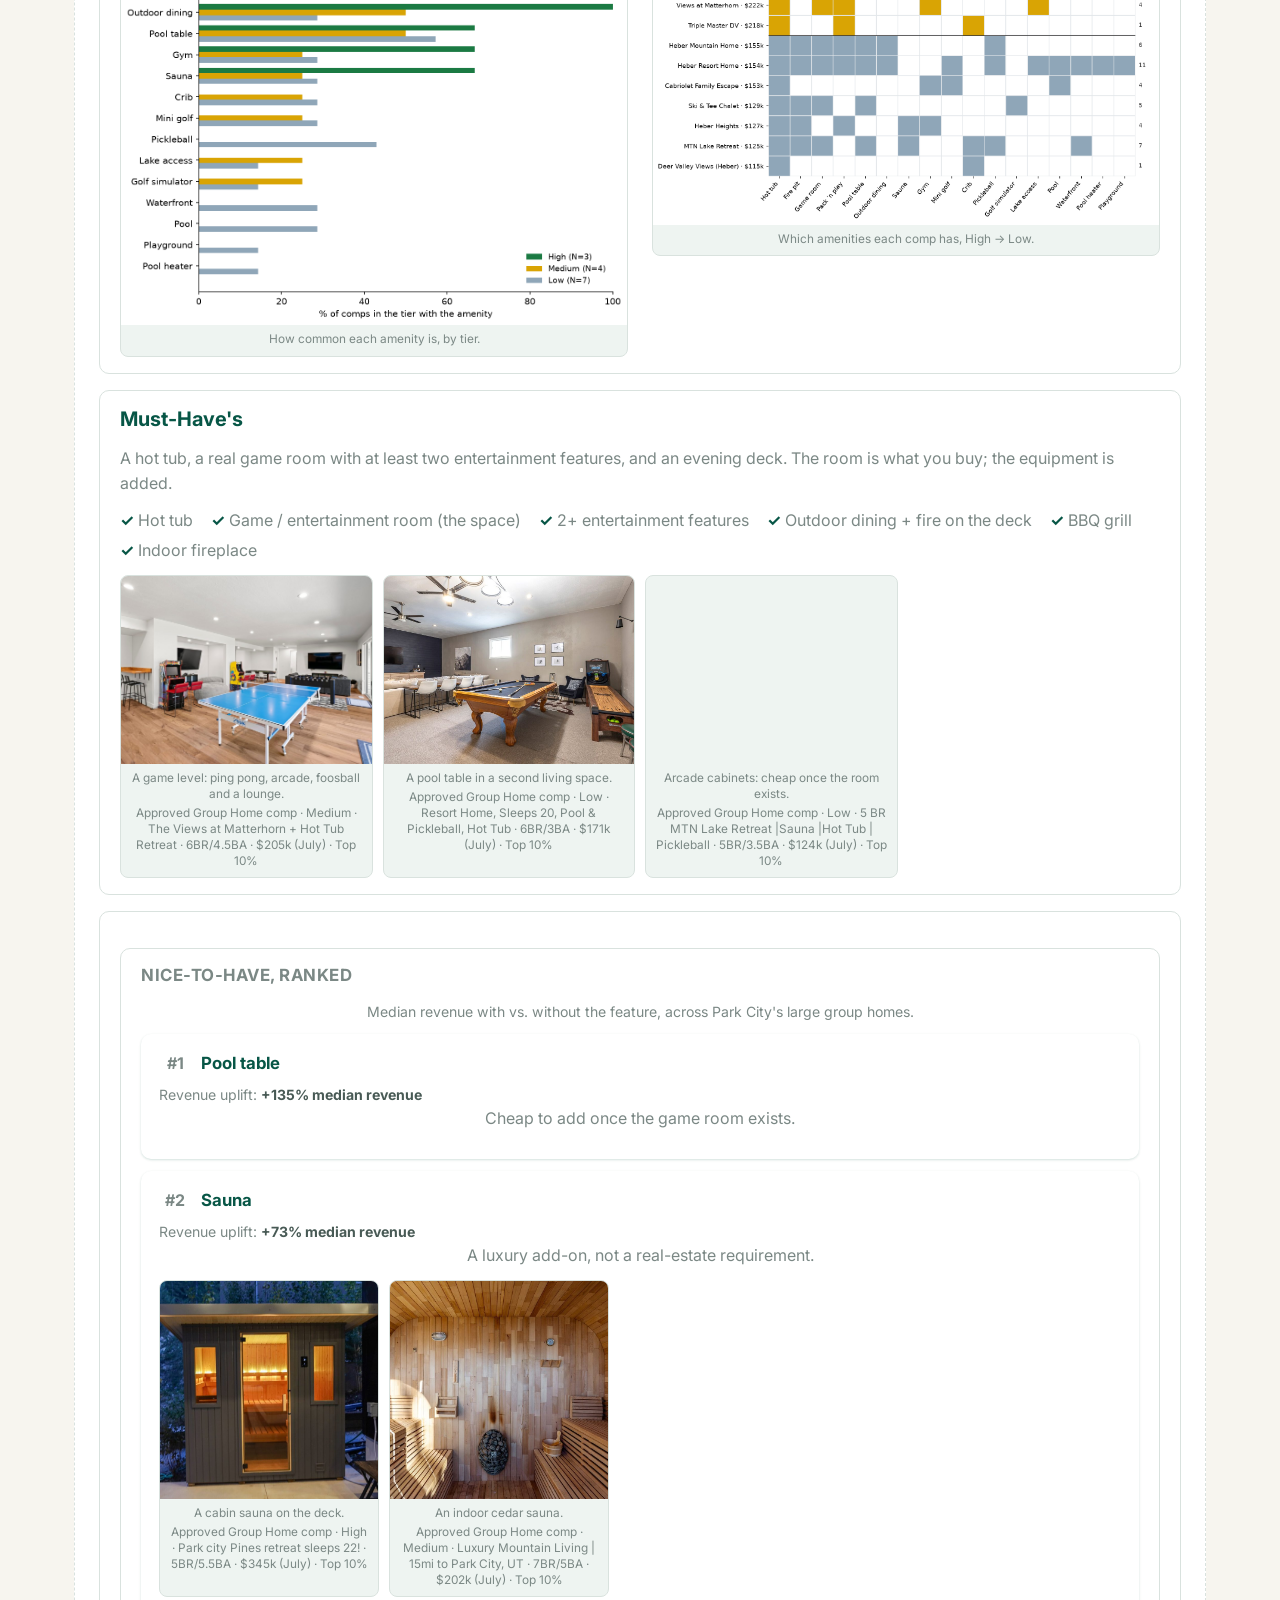
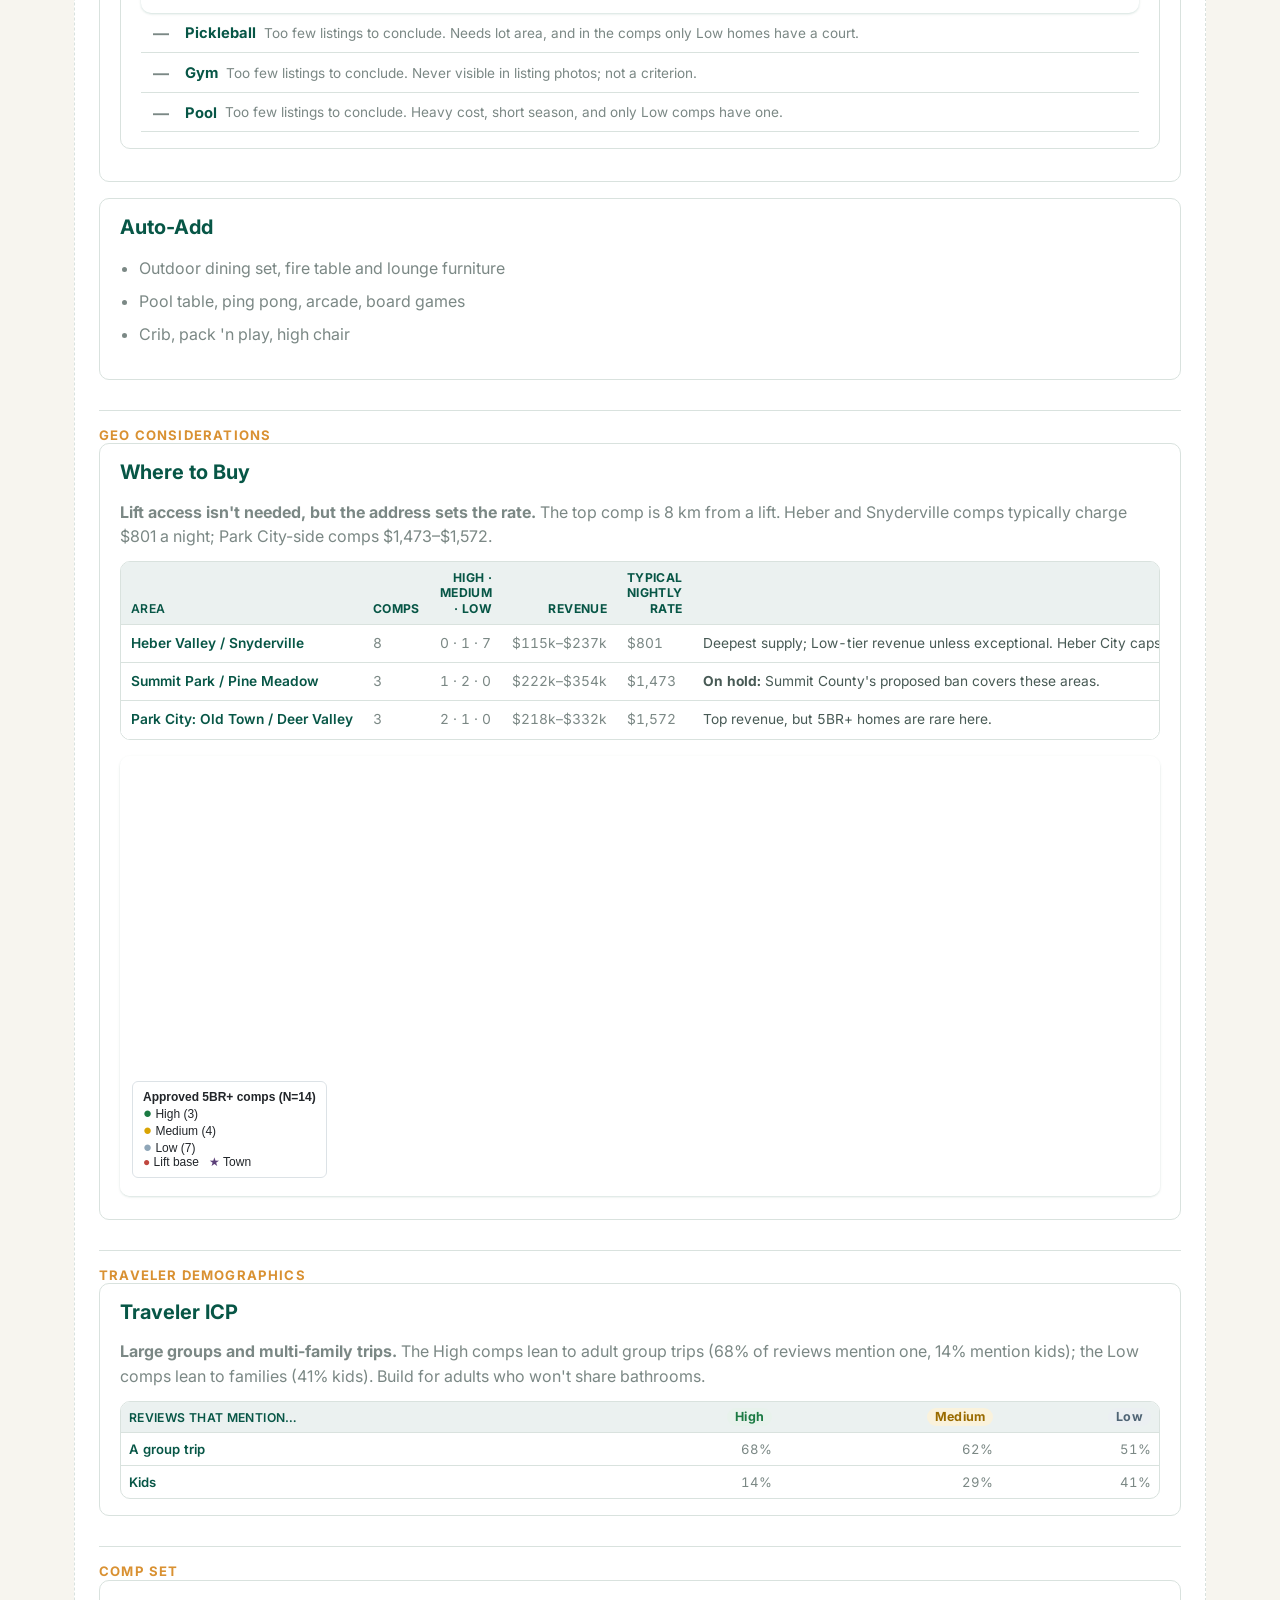
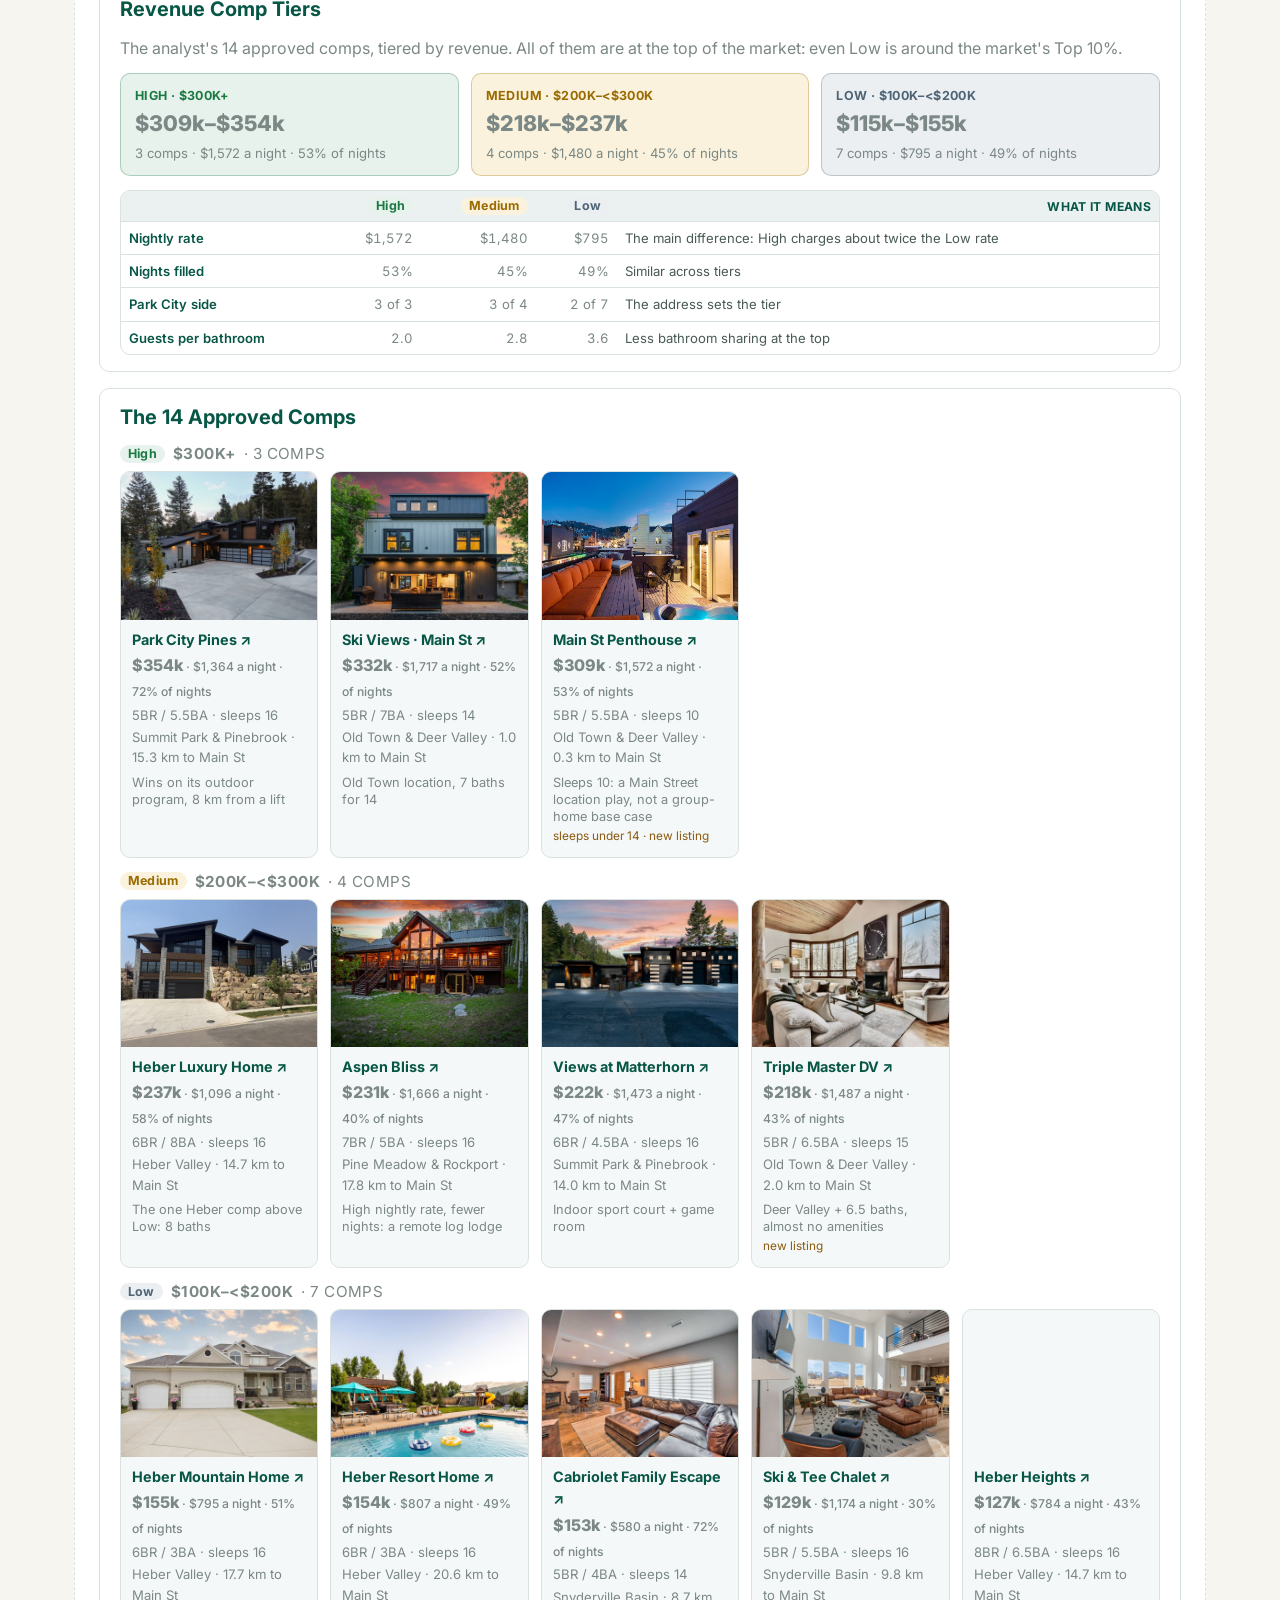
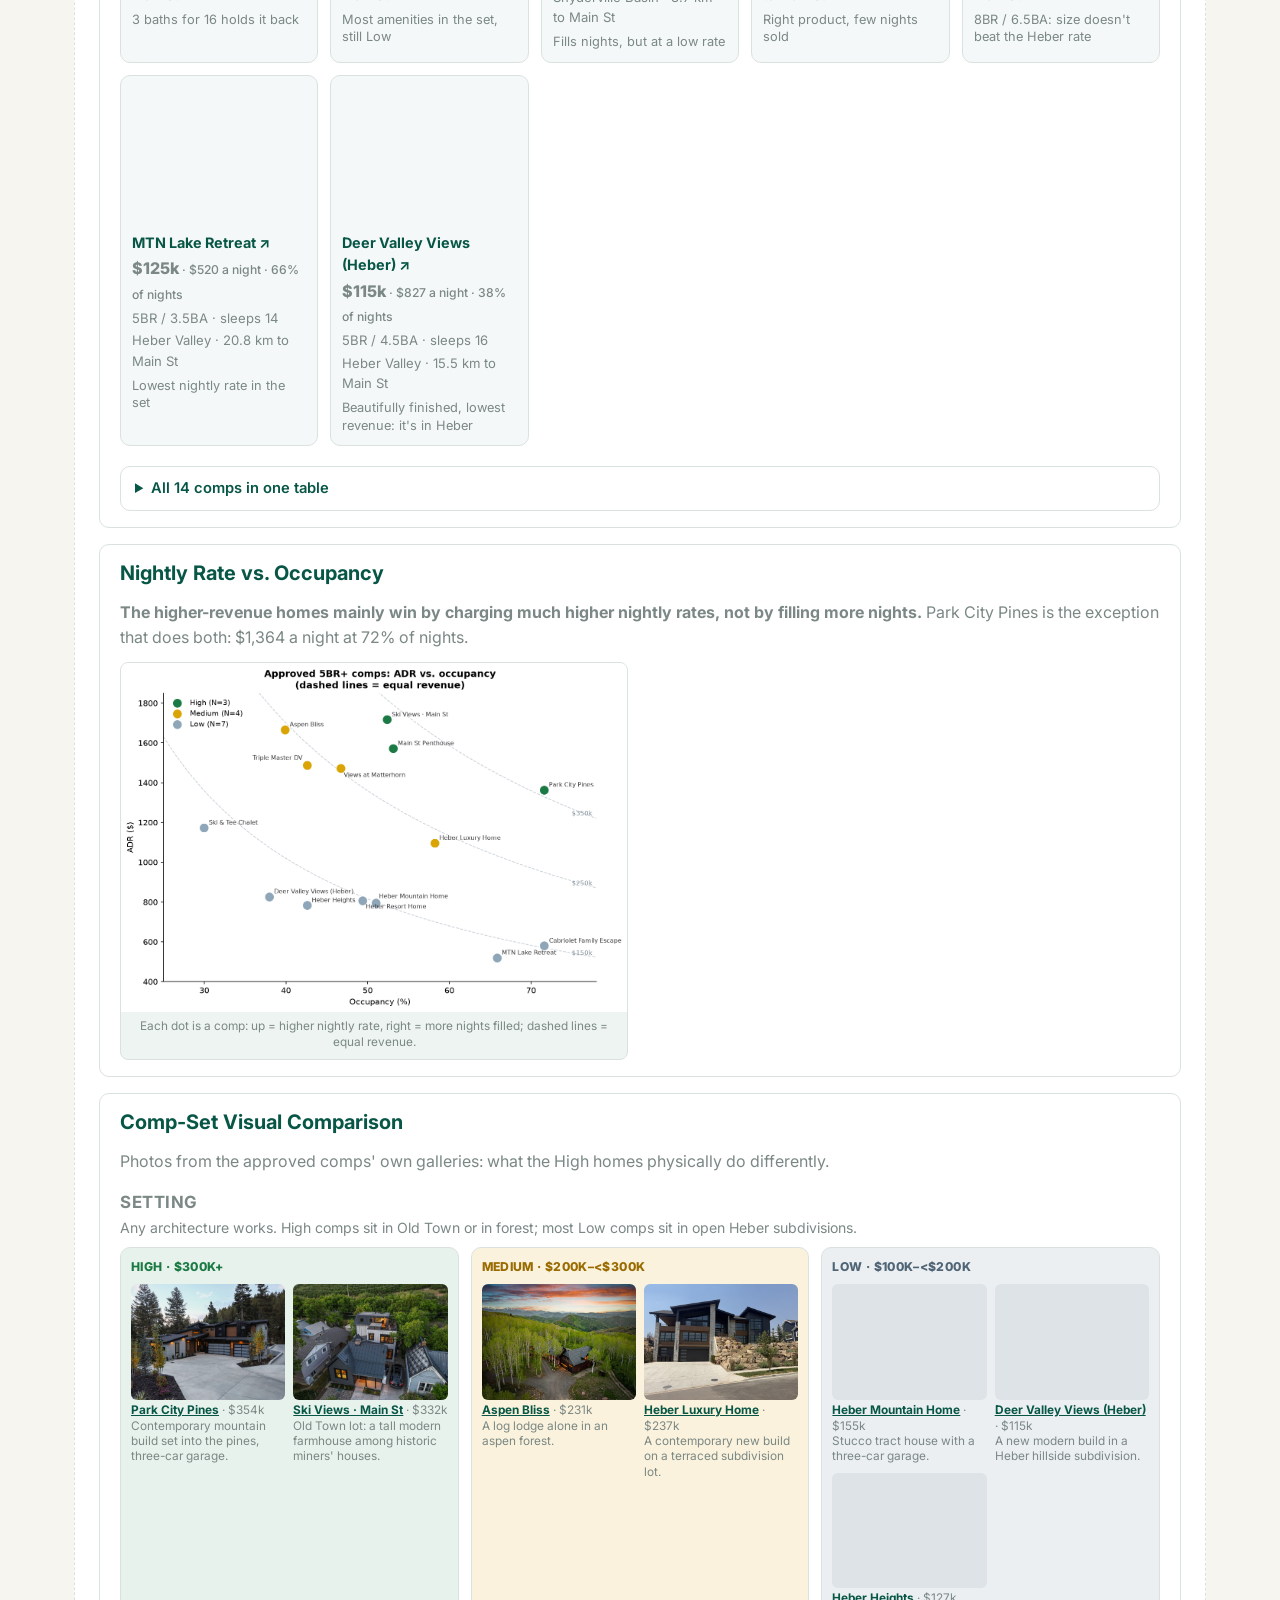
==== commit e0830efe: "Section 6: simplify for acquisitions; Ski-Access ceiling reference; Charlotte recap template Plain-E" ====
--- a/index.html
+++ b/index.html
@@ -6,7 +6,7 @@
 <title>Park City, UT STR Buy-Box Evaluation</title>
 <link rel="preconnect" href="https://fonts.googleapis.com" />
 <link href="https://fonts.googleapis.com/css2?family=Inter:wght@400;500;600;700;800&display=swap" rel="stylesheet" />
-<link rel="stylesheet" href="css/styles.css?v=20260929-pc6" />
+<link rel="stylesheet" href="css/styles.css?v=20261001-pc10" />
 </head>
 <body>
 
@@ -64,7 +64,7 @@
     <div class="container">
       <p class="section-kicker">Section 3</p>
       <h2>Location Analysis</h2>
-      <iframe class="embedded-map embedded-map--tall" src="assets/overview/parkcity_overview_map.html?v=20260929-pc6" loading="lazy" title="Interactive map of Park City area STR revenue tiers, seven reference areas, the 2 km ski-access zone, and demand-driver landmarks"></iframe>
+      <iframe class="embedded-map embedded-map--tall" src="assets/overview/parkcity_overview_map.html?v=20261001-pc10" loading="lazy" title="Interactive map of Park City area STR revenue tiers, seven reference areas, the 2 km ski-access zone, and demand-driver landmarks"></iframe>
       <p id="map-interpretation" class="caption"></p>
 
       <h3 class="subsection-title">When Does Location Matter? Bedrooms × Ski Access</h3>
@@ -155,17 +155,17 @@
 </div>
 
 <script src="https://cdn.jsdelivr.net/npm/chart.js@4.4.4/dist/chart.umd.min.js"></script>
-<script src="js/region_data.js?v=20260929-pc6"></script>
-<script src="js/deepdive_data.js?v=20260929-pc6"></script>
-<script src="js/compset_data.js?v=20260929-pc6"></script>
-<script src="js/compset_ski_data.js?v=20260929-pc6"></script>
-<script src="js/data.js?v=20260929-pc6"></script>
-<script src="js/render.js?v=20260929-pc6"></script>
-<script src="js/research.js?v=20260929-pc6"></script>
-<script src="js/deepdive.js?v=20260929-pc6"></script>
-<script src="js/compset.js?v=20260929-pc6"></script>
-<script src="js/deepdive_content.js?v=20260929-pc6"></script>
-<script src="js/charts.js?v=20260929-pc6"></script>
-<script src="js/main.js?v=20260929-pc6"></script>
+<script src="js/region_data.js?v=20261001-pc10"></script>
+<script src="js/deepdive_data.js?v=20261001-pc10"></script>
+<script src="js/compset_data.js?v=20261001-pc10"></script>
+<script src="js/compset_ski_data.js?v=20261001-pc10"></script>
+<script src="js/data.js?v=20261001-pc10"></script>
+<script src="js/render.js?v=20261001-pc10"></script>
+<script src="js/research.js?v=20261001-pc10"></script>
+<script src="js/deepdive.js?v=20261001-pc10"></script>
+<script src="js/compset.js?v=20261001-pc10"></script>
+<script src="js/deepdive_content.js?v=20261001-pc10"></script>
+<script src="js/charts.js?v=20261001-pc10"></script>
+<script src="js/main.js?v=20261001-pc10"></script>
 </body>
 </html>
--- a/css/styles.css
+++ b/css/styles.css
@@ -682,3 +682,14 @@
 .cs-cmp__item figcaption a { font-weight: 700; color: var(--color-primary); }
 @media (max-width: 760px) { .cs-cmp__cols { grid-template-columns: 1fr; } }
 .cs-card__rev .muted { font-size: 0.76rem; font-weight: 500; }
+
+/* Ski-Access Ceiling / Overlap reference tier */
+:root { --cs-ceil: #5B3F78; --cs-ceil-bg: color-mix(in srgb, #5B3F78 10%, white); }
+.cs-tier--ceiling { color: var(--cs-ceil); background: var(--cs-ceil-bg); }
+.cs-band--ceiling { background: var(--cs-ceil-bg); border-color: color-mix(in srgb, var(--cs-ceil) 30%, transparent); }
+.cs-band--ceiling .cs-band__label { color: var(--cs-ceil); }
+.cs-bands--4 { grid-template-columns: repeat(4, minmax(0, 1fr)); }
+@media (max-width: 960px) { .cs-bands--4 { grid-template-columns: repeat(2, minmax(0, 1fr)); } }
+@media (max-width: 760px) { .cs-bands--4 { grid-template-columns: 1fr; } }
+.cs-facts td.cell-note { min-width: 220px; }
+@media (max-width: 600px) { #deep-dive-content .comp-stats-table th, #deep-dive-content .comp-stats-table td { padding: 6px 8px; } }
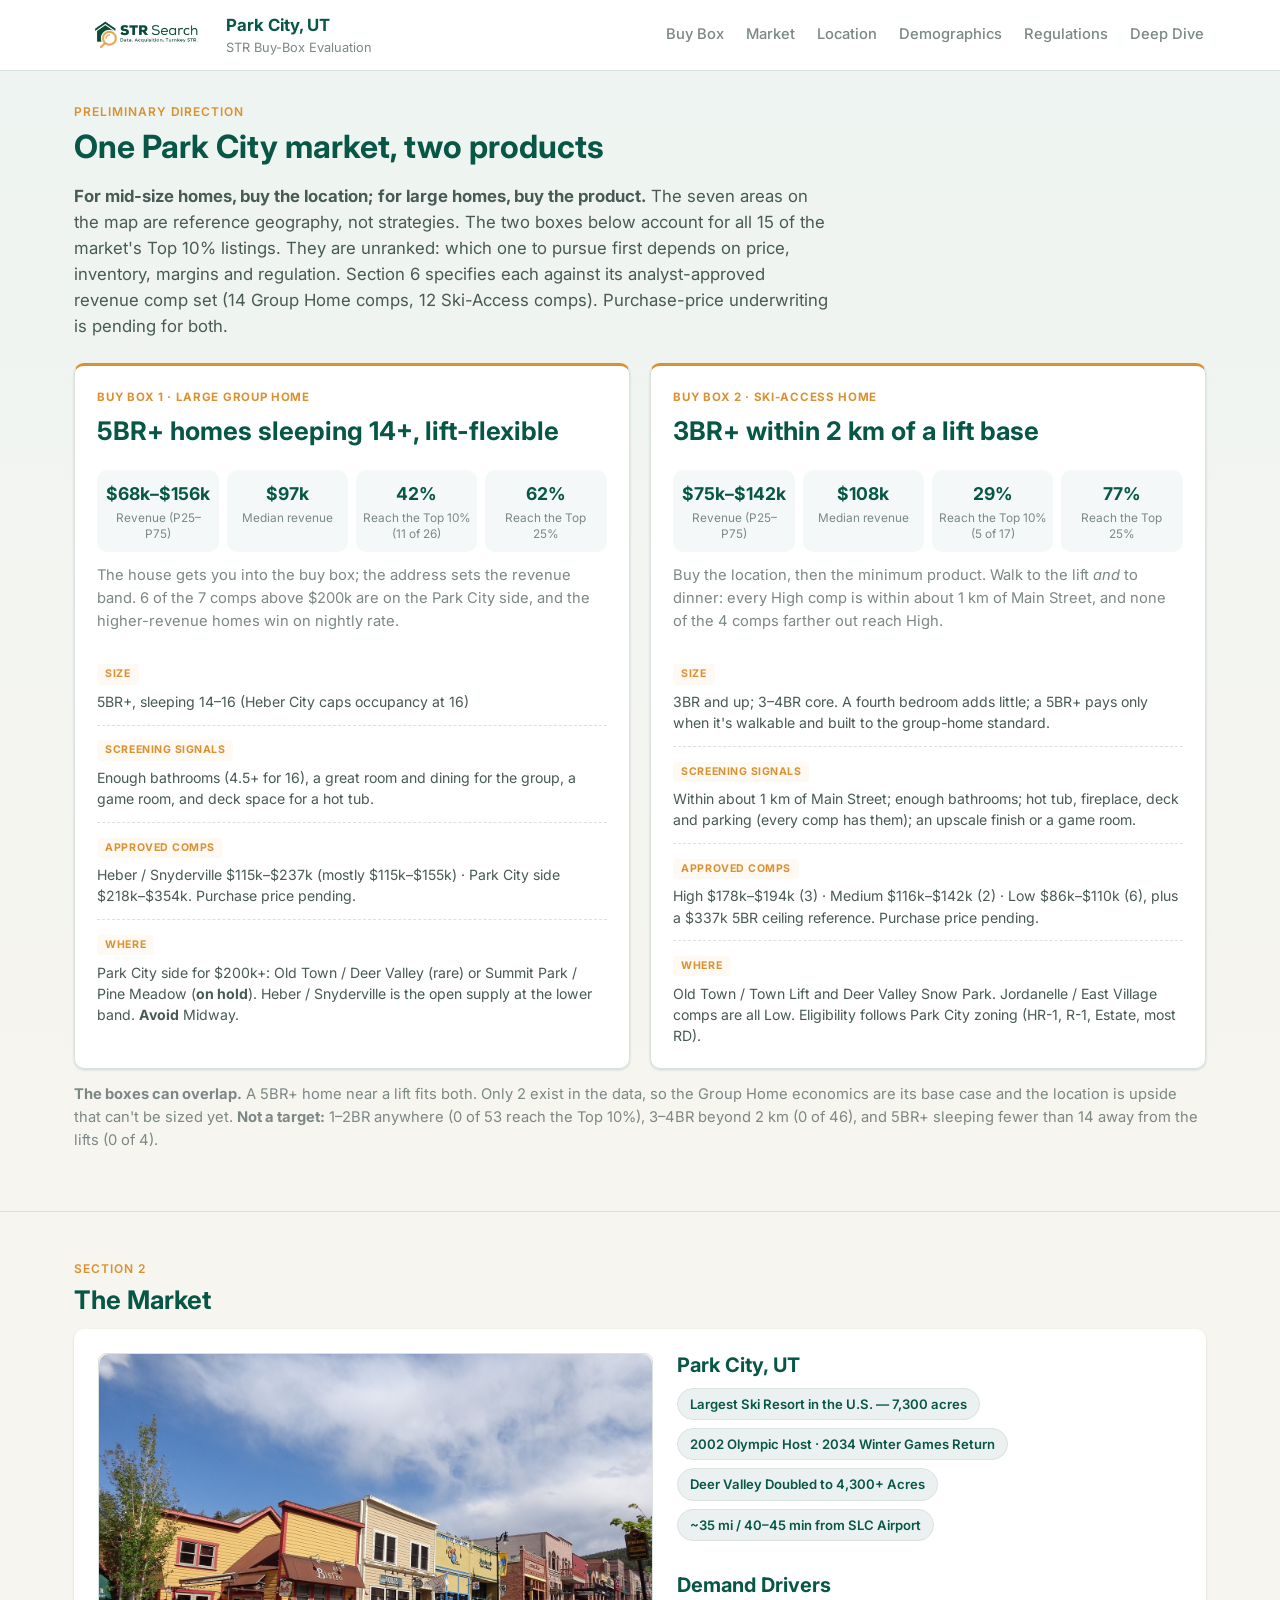
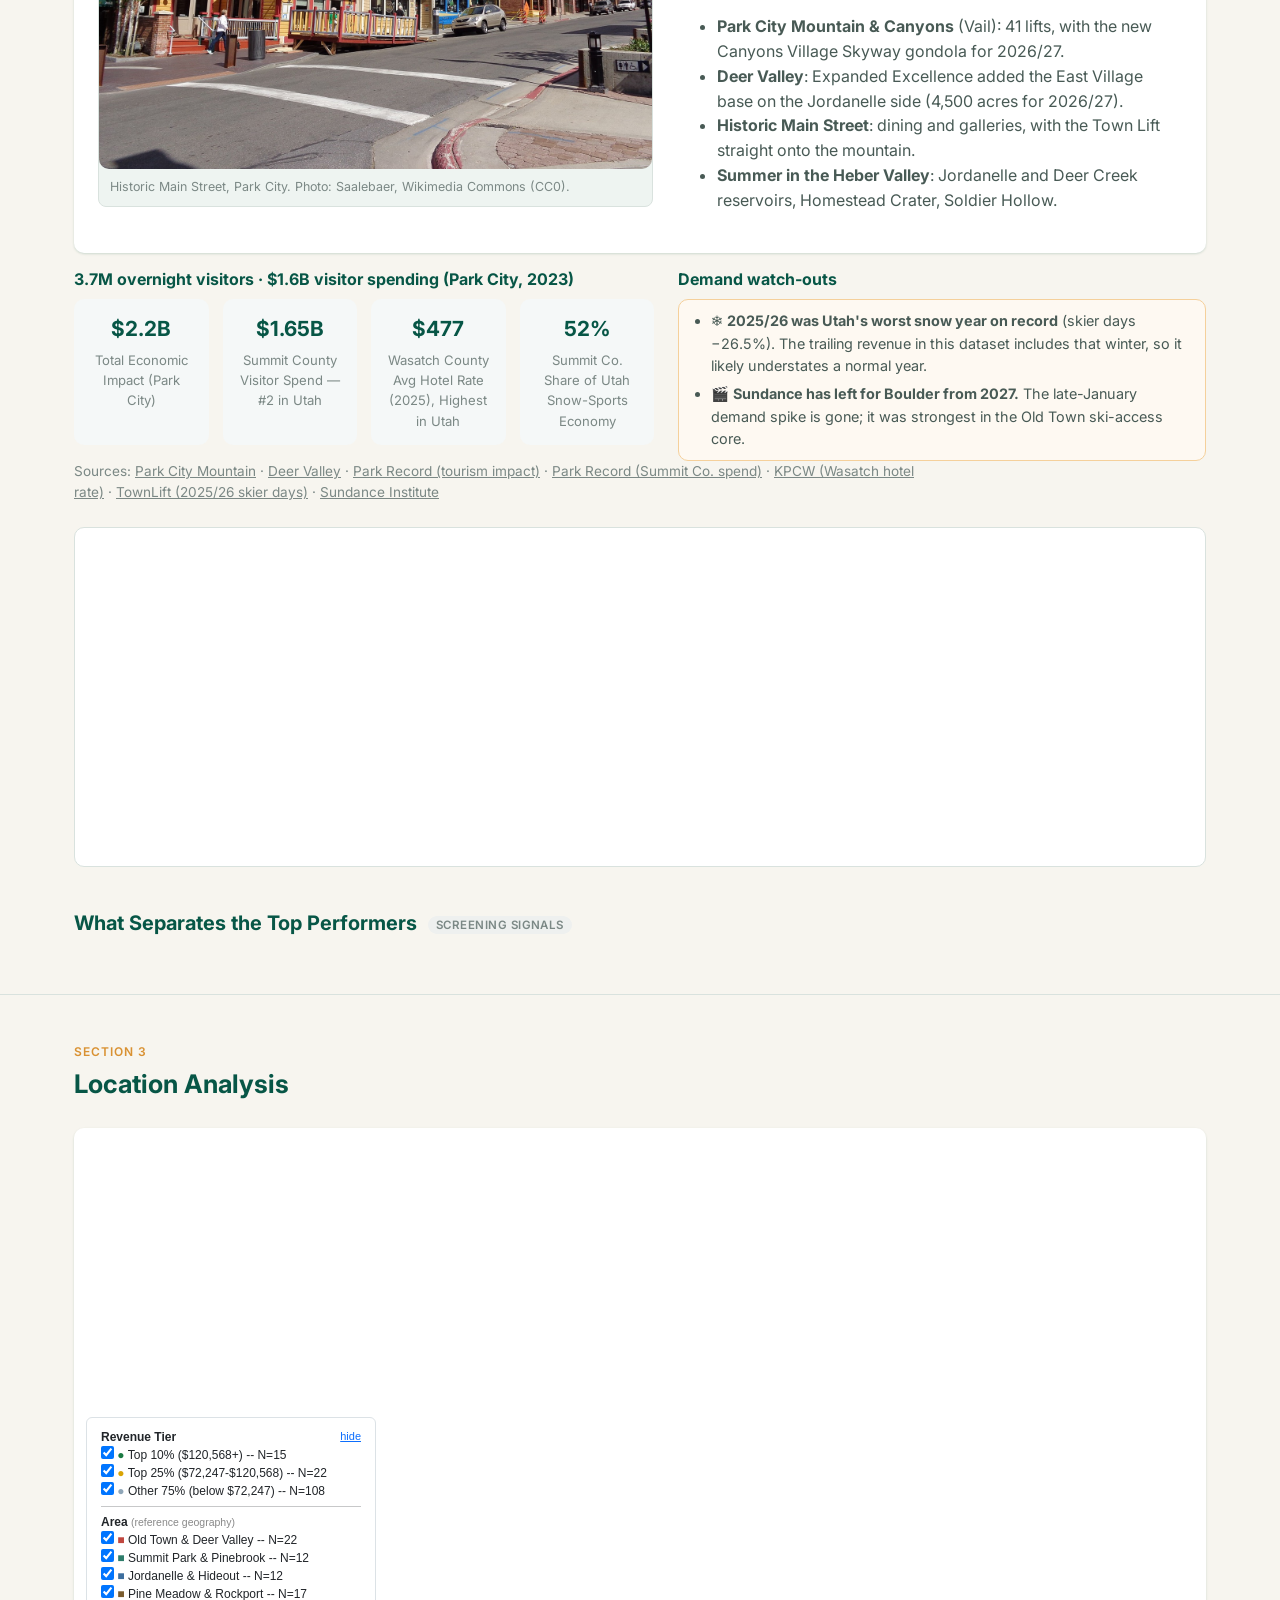
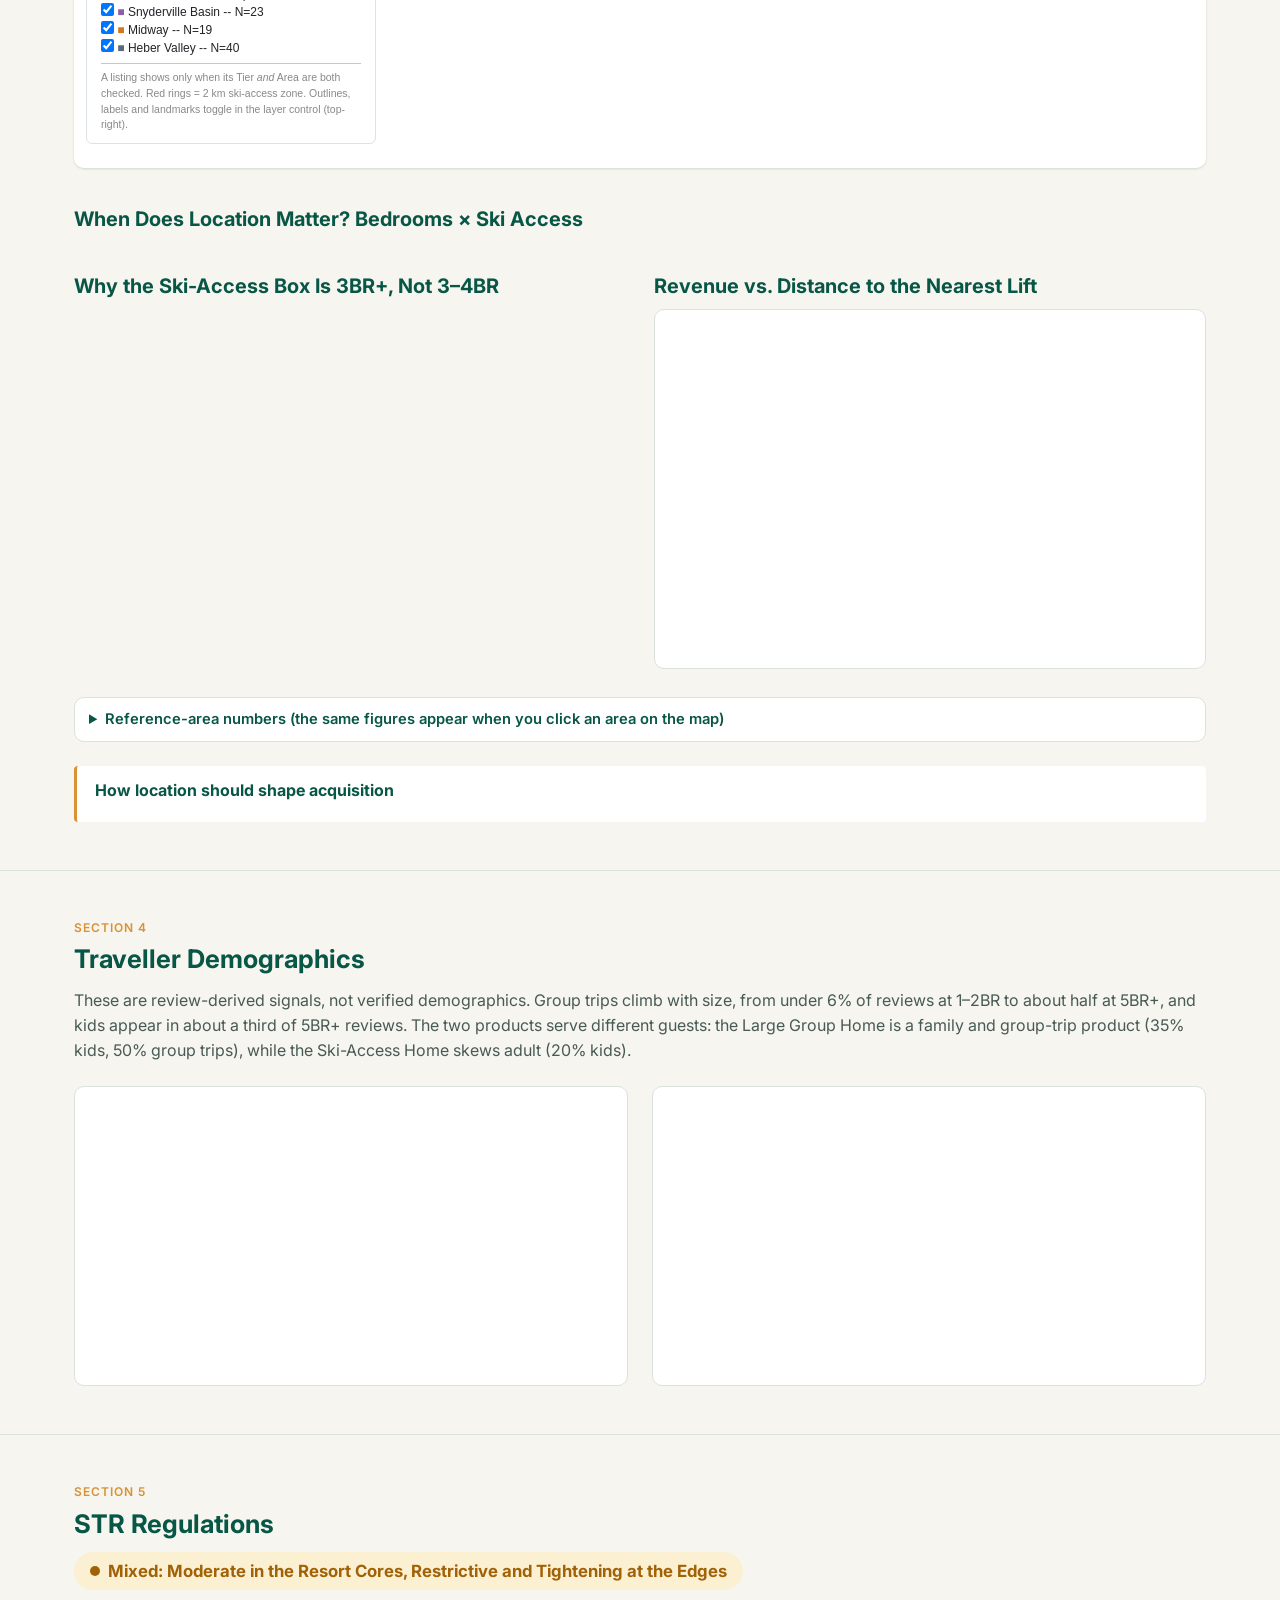
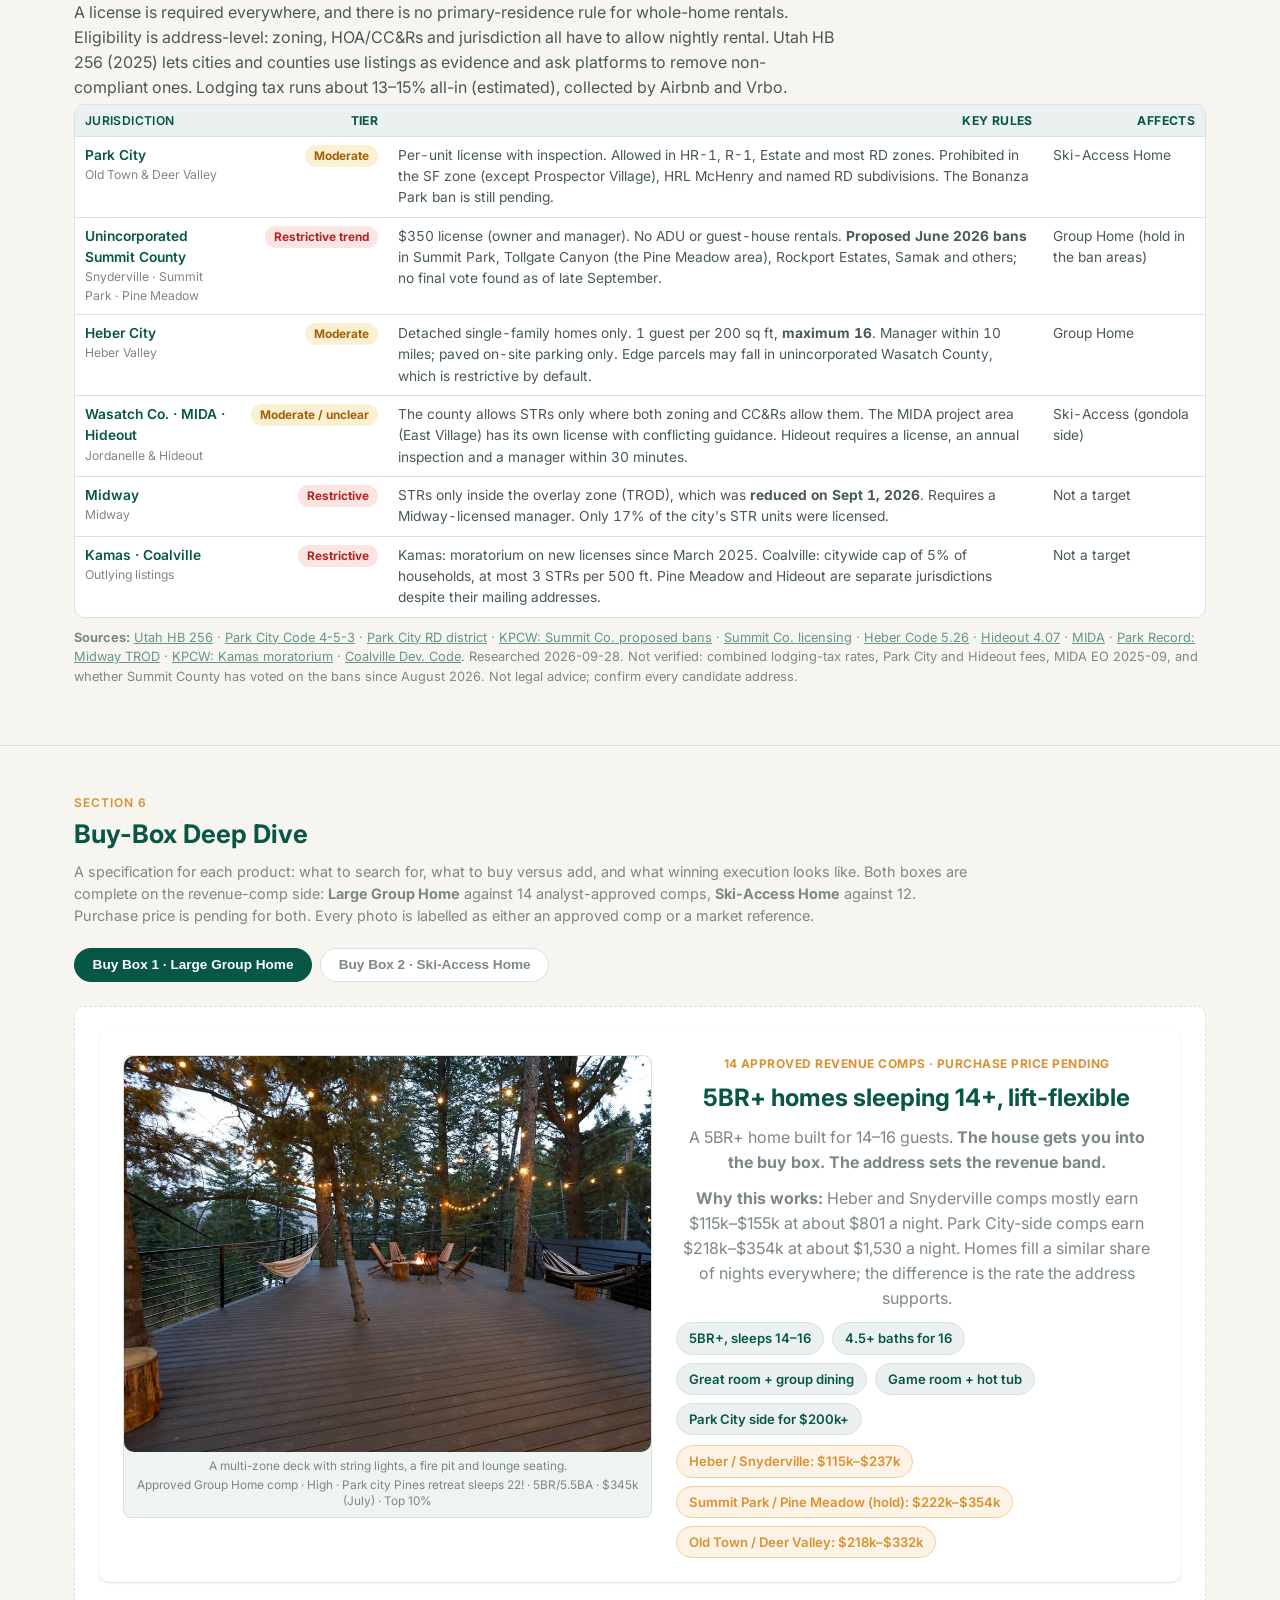
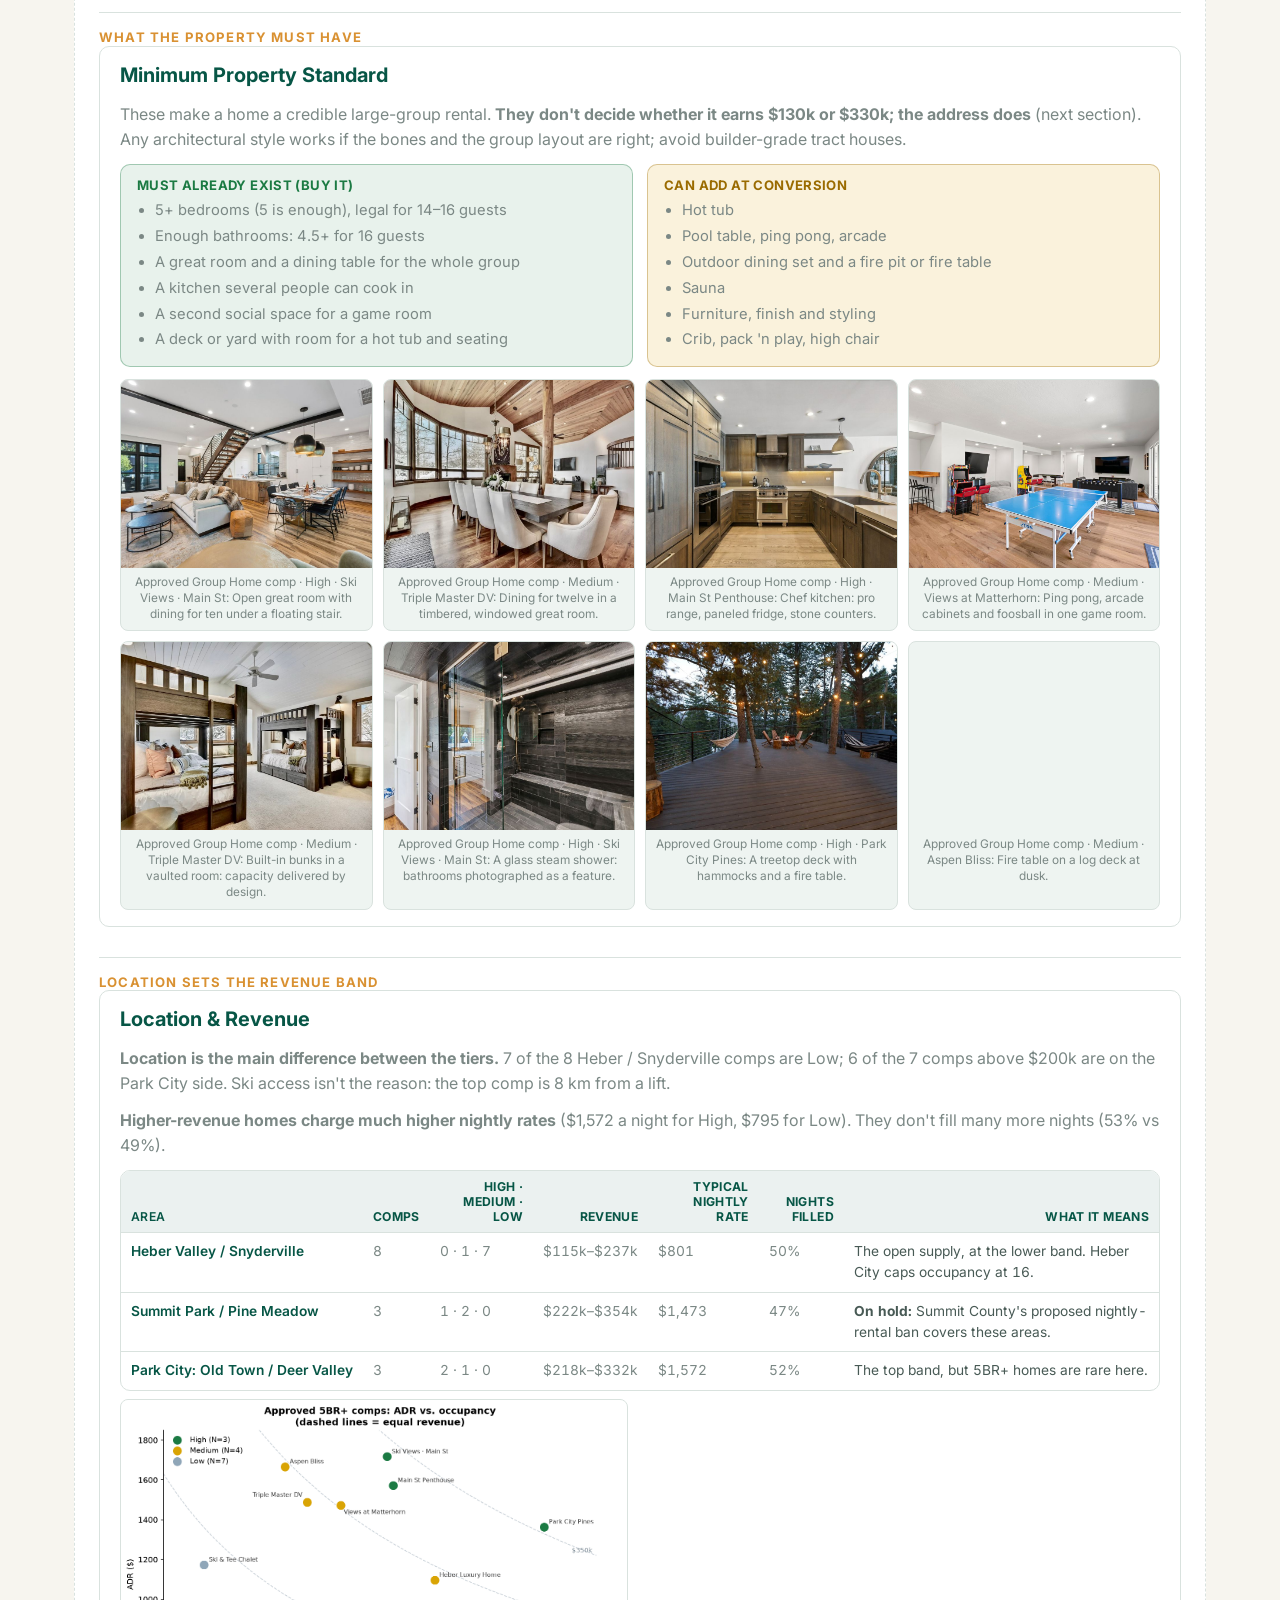
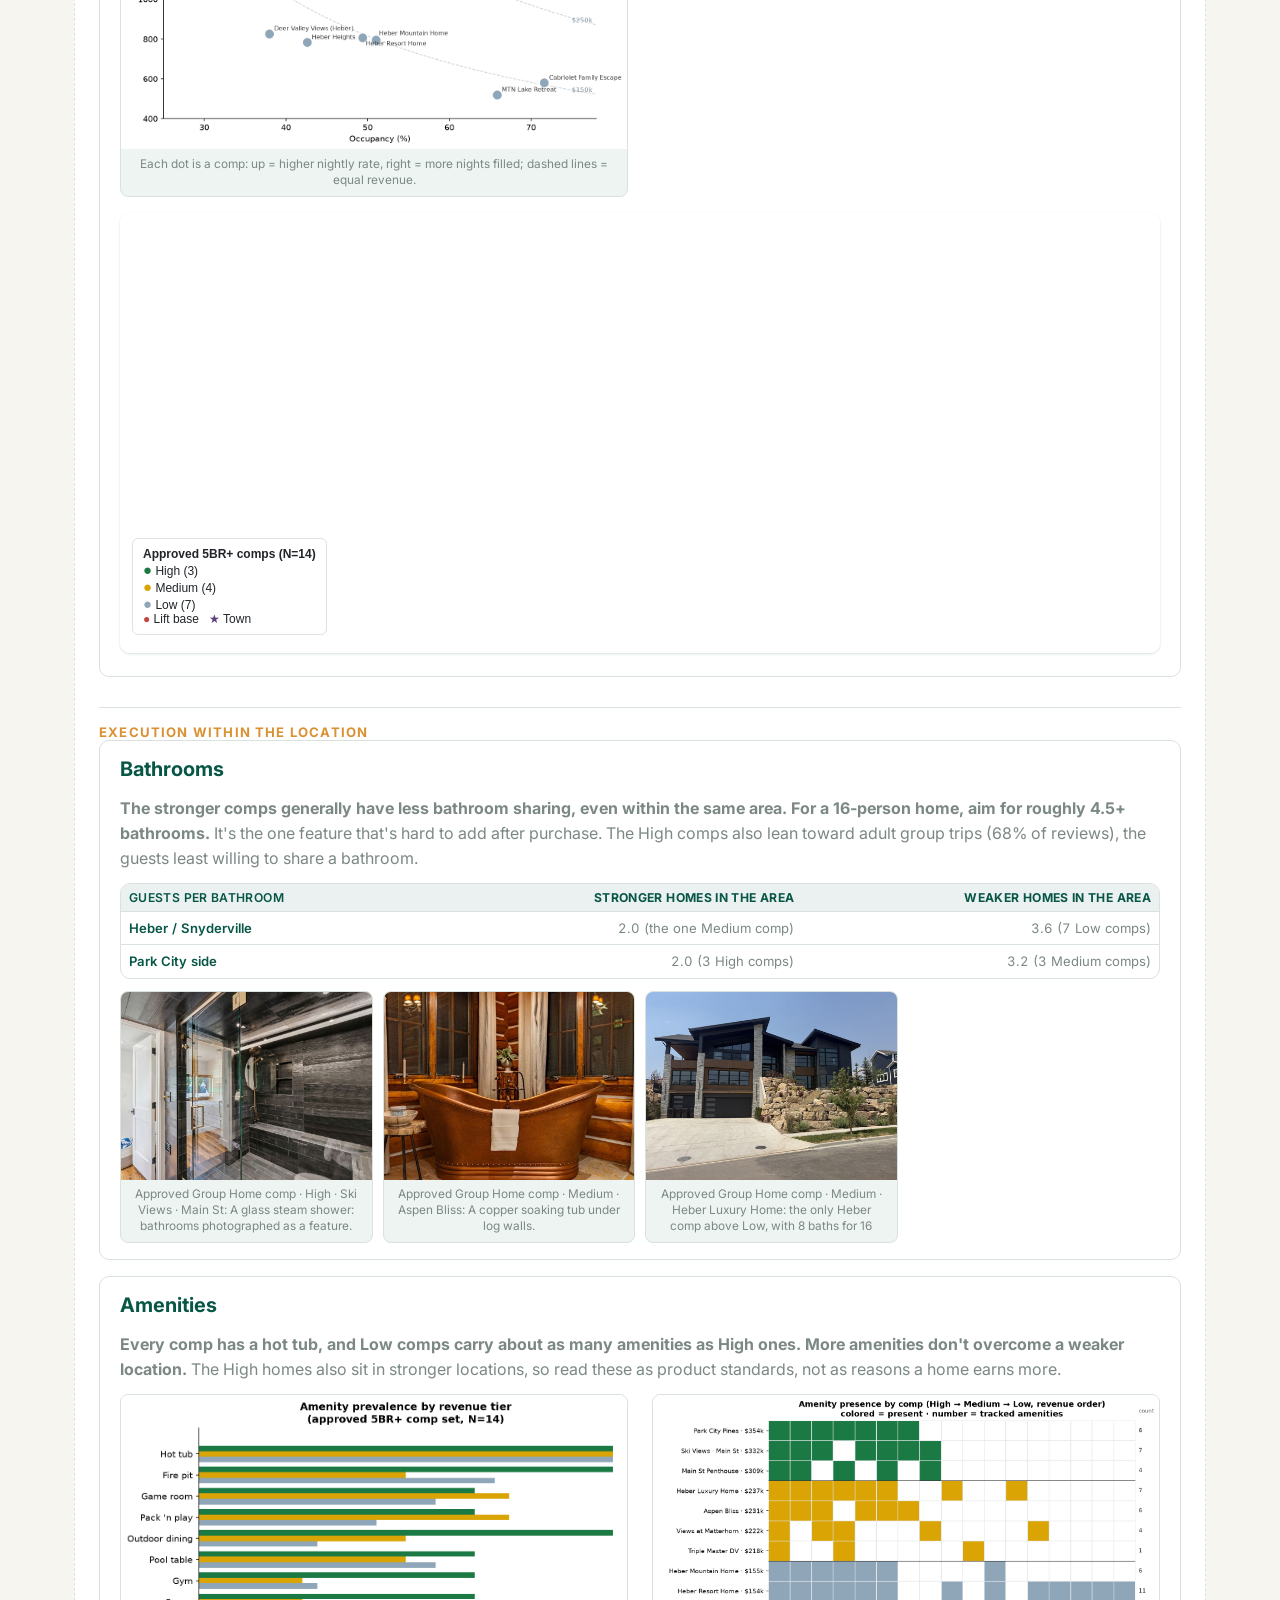
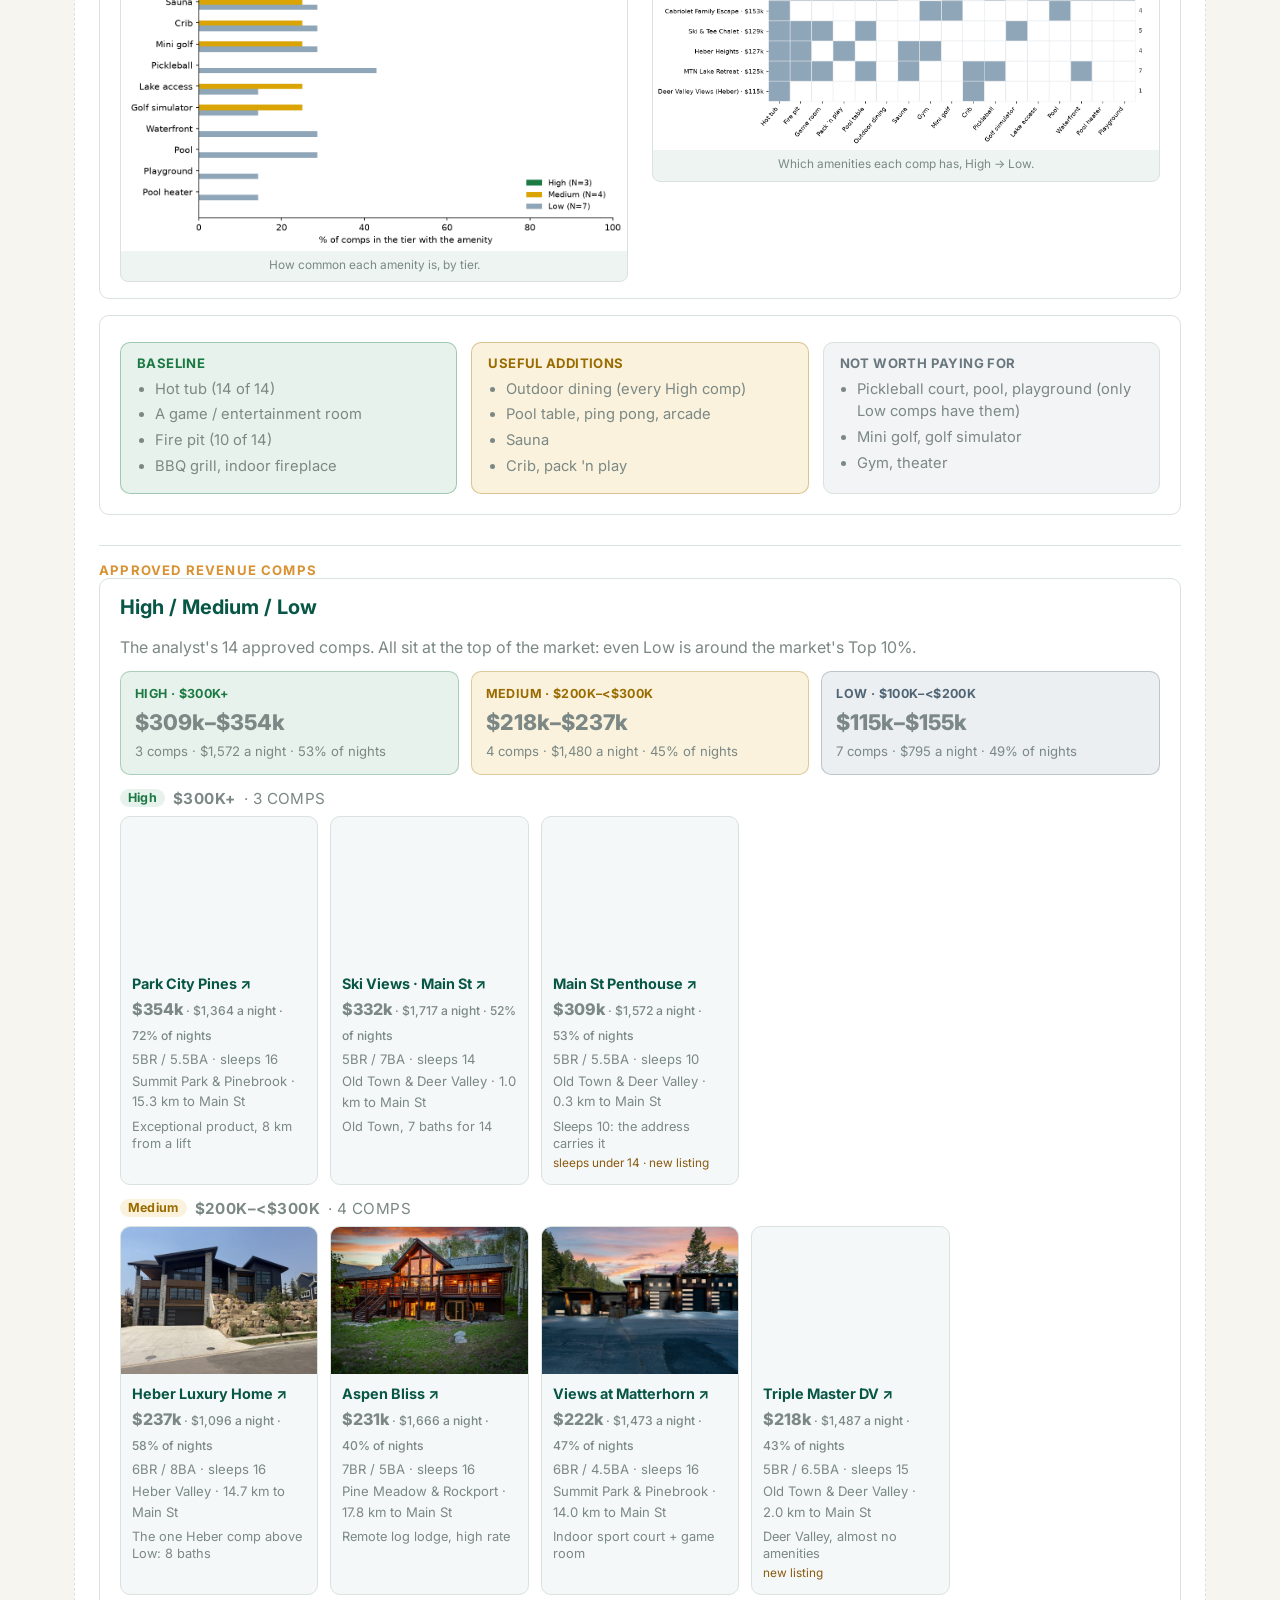
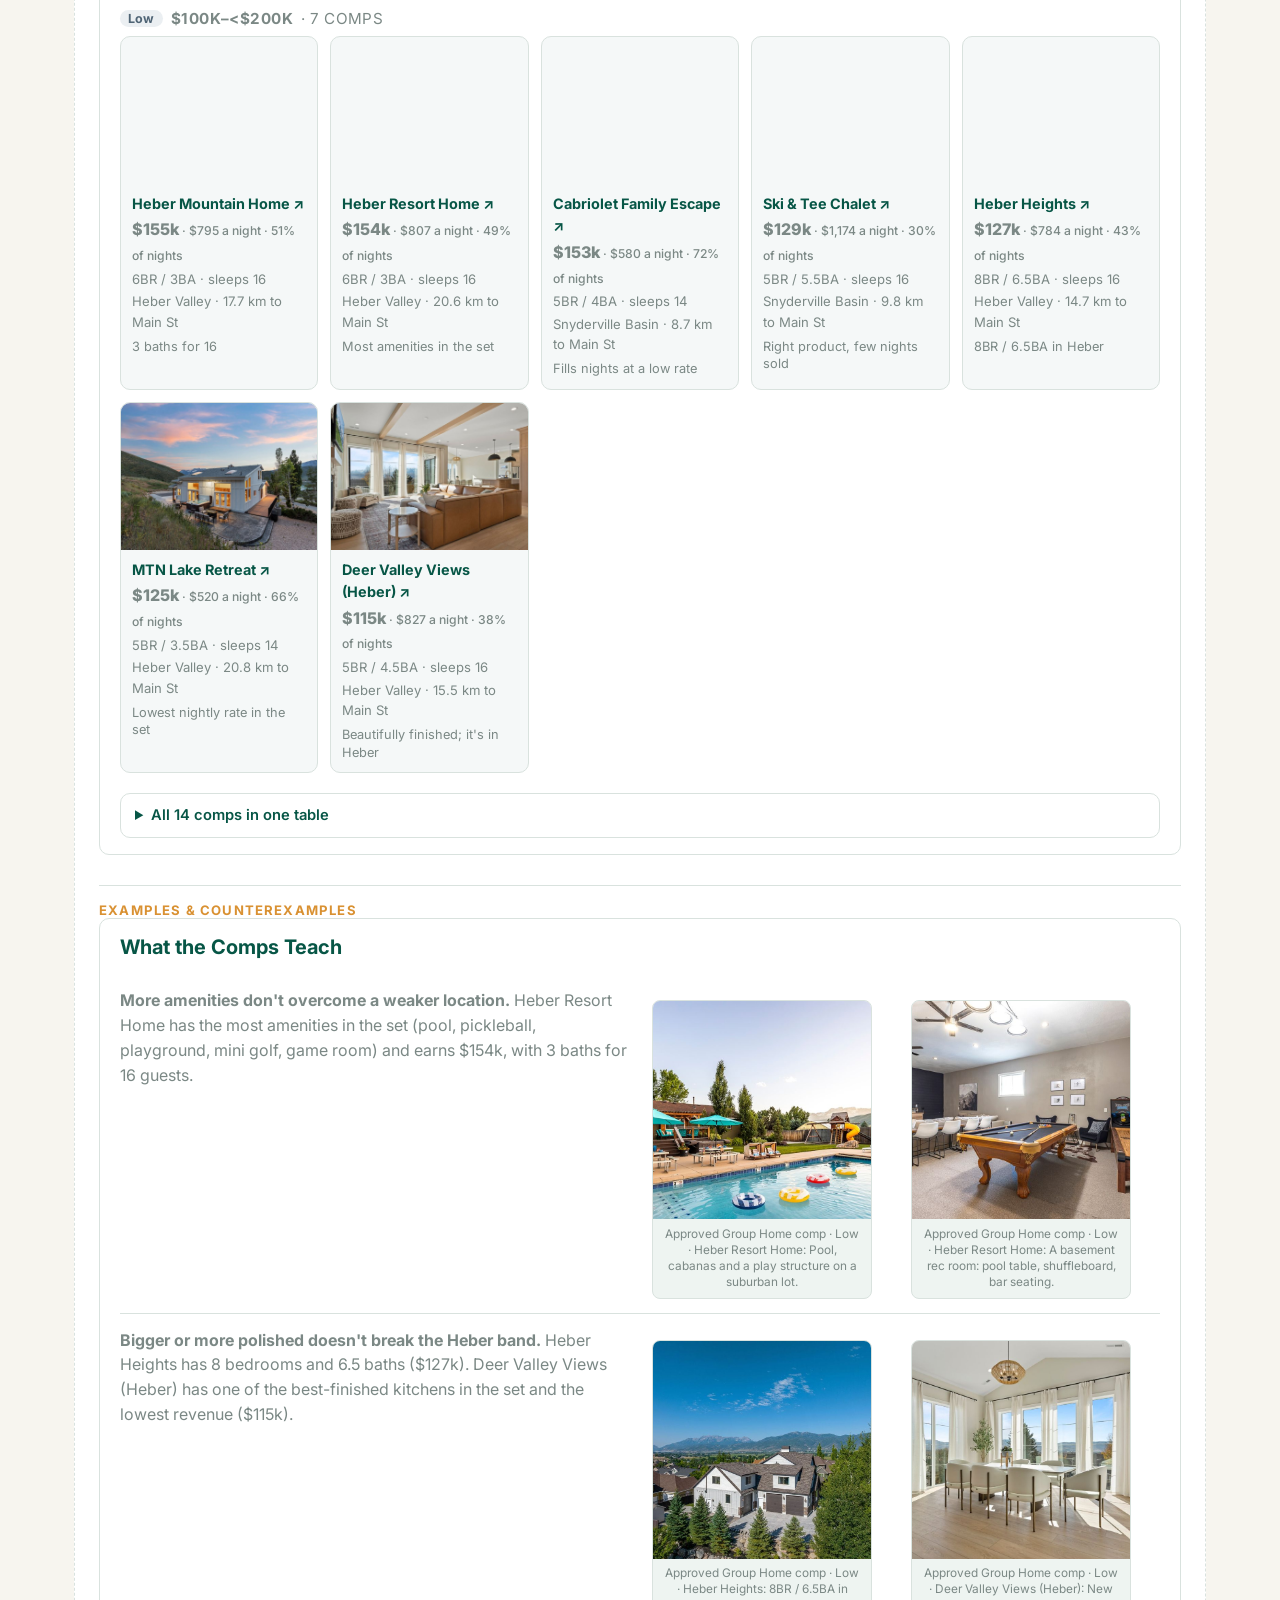
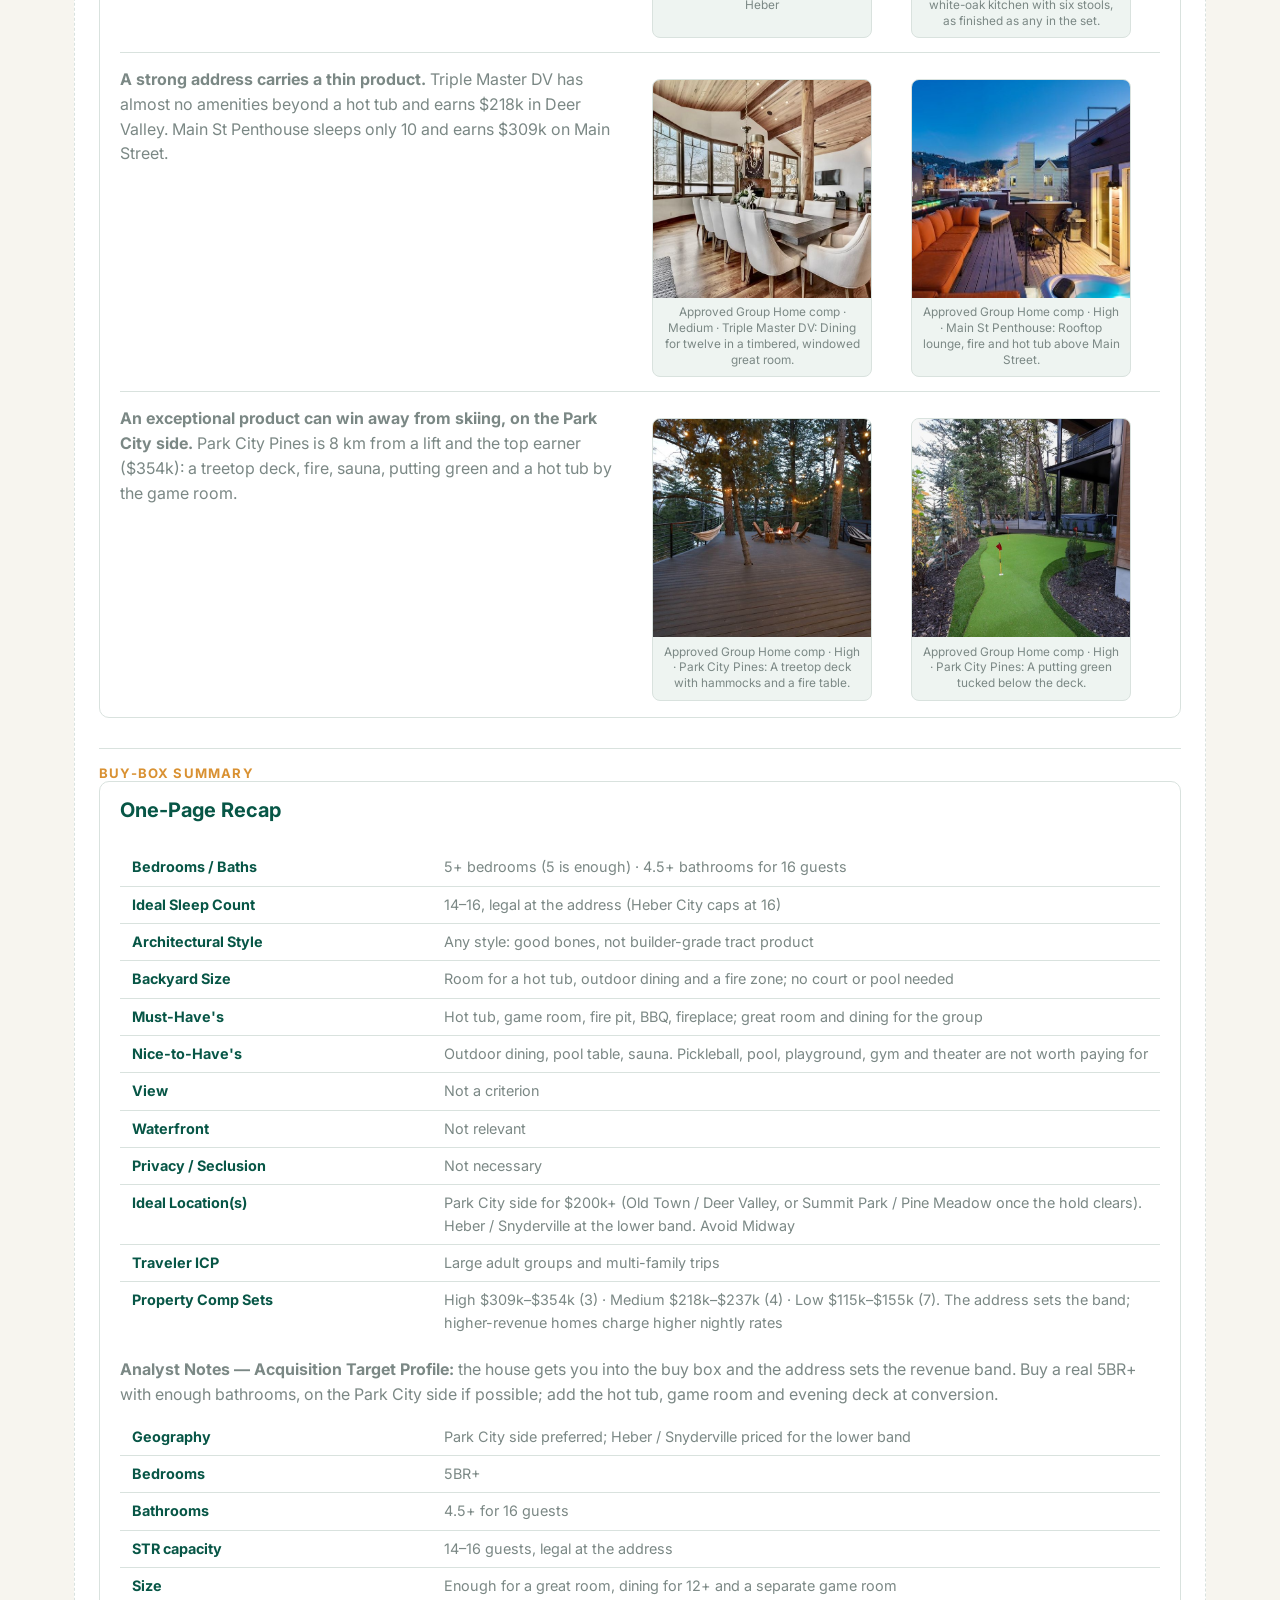
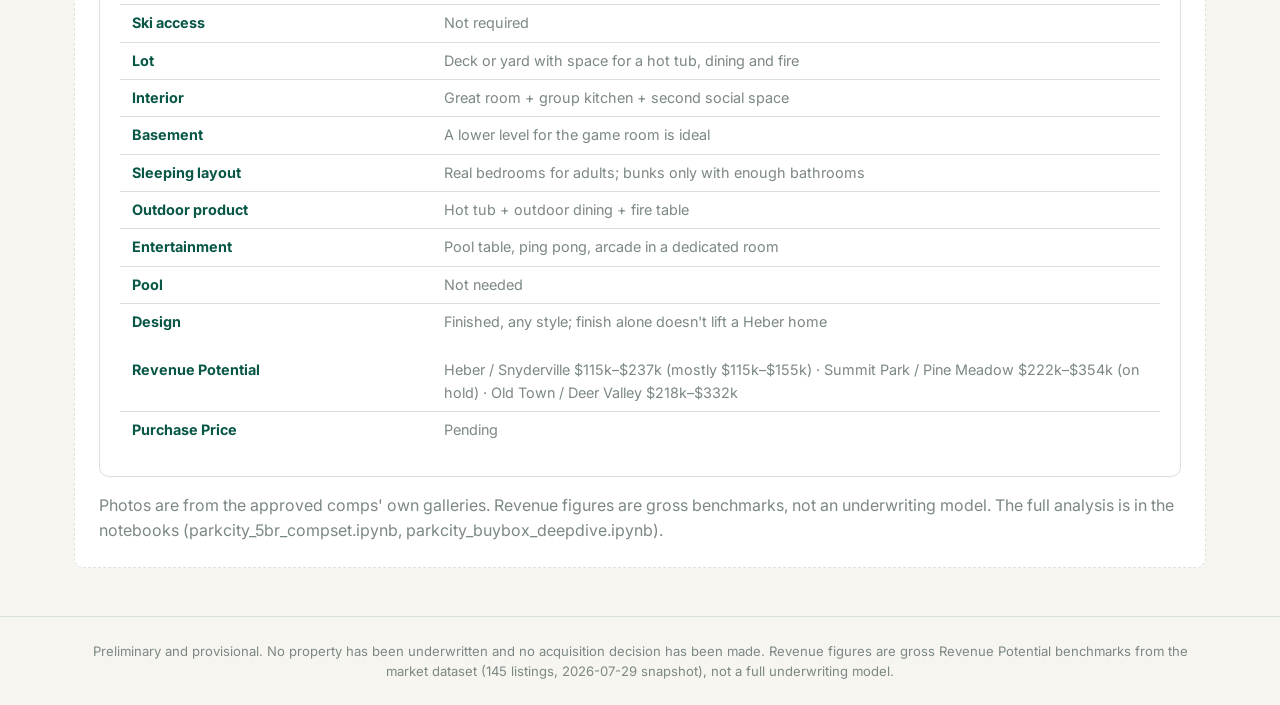
==== commit 2b5b9a88: "Group Home tab: restructure around the comp-set story (house qualifies, address sets the band) Three" ====
--- a/index.html
+++ b/index.html
@@ -6,7 +6,7 @@
 <title>Park City, UT STR Buy-Box Evaluation</title>
 <link rel="preconnect" href="https://fonts.googleapis.com" />
 <link href="https://fonts.googleapis.com/css2?family=Inter:wght@400;500;600;700;800&display=swap" rel="stylesheet" />
-<link rel="stylesheet" href="css/styles.css?v=20261001-pc10" />
+<link rel="stylesheet" href="css/styles.css?v=20261001-pc13" />
 </head>
 <body>
 
@@ -64,7 +64,7 @@
     <div class="container">
       <p class="section-kicker">Section 3</p>
       <h2>Location Analysis</h2>
-      <iframe class="embedded-map embedded-map--tall" src="assets/overview/parkcity_overview_map.html?v=20261001-pc10" loading="lazy" title="Interactive map of Park City area STR revenue tiers, seven reference areas, the 2 km ski-access zone, and demand-driver landmarks"></iframe>
+      <iframe class="embedded-map embedded-map--tall" src="assets/overview/parkcity_overview_map.html?v=20261001-pc13" loading="lazy" title="Interactive map of Park City area STR revenue tiers, seven reference areas, the 2 km ski-access zone, and demand-driver landmarks"></iframe>
       <p id="map-interpretation" class="caption"></p>
 
       <h3 class="subsection-title">When Does Location Matter? Bedrooms × Ski Access</h3>
@@ -155,17 +155,17 @@
 </div>
 
 <script src="https://cdn.jsdelivr.net/npm/chart.js@4.4.4/dist/chart.umd.min.js"></script>
-<script src="js/region_data.js?v=20261001-pc10"></script>
-<script src="js/deepdive_data.js?v=20261001-pc10"></script>
-<script src="js/compset_data.js?v=20261001-pc10"></script>
-<script src="js/compset_ski_data.js?v=20261001-pc10"></script>
-<script src="js/data.js?v=20261001-pc10"></script>
-<script src="js/render.js?v=20261001-pc10"></script>
-<script src="js/research.js?v=20261001-pc10"></script>
-<script src="js/deepdive.js?v=20261001-pc10"></script>
-<script src="js/compset.js?v=20261001-pc10"></script>
-<script src="js/deepdive_content.js?v=20261001-pc10"></script>
-<script src="js/charts.js?v=20261001-pc10"></script>
-<script src="js/main.js?v=20261001-pc10"></script>
+<script src="js/region_data.js?v=20261001-pc13"></script>
+<script src="js/deepdive_data.js?v=20261001-pc13"></script>
+<script src="js/compset_data.js?v=20261001-pc13"></script>
+<script src="js/compset_ski_data.js?v=20261001-pc13"></script>
+<script src="js/data.js?v=20261001-pc13"></script>
+<script src="js/render.js?v=20261001-pc13"></script>
+<script src="js/research.js?v=20261001-pc13"></script>
+<script src="js/deepdive.js?v=20261001-pc13"></script>
+<script src="js/compset.js?v=20261001-pc13"></script>
+<script src="js/deepdive_content.js?v=20261001-pc13"></script>
+<script src="js/charts.js?v=20261001-pc13"></script>
+<script src="js/main.js?v=20261001-pc13"></script>
 </body>
 </html>
--- a/css/styles.css
+++ b/css/styles.css
@@ -693,3 +693,21 @@
 @media (max-width: 760px) { .cs-bands--4 { grid-template-columns: 1fr; } }
 .cs-facts td.cell-note { min-width: 220px; }
 @media (max-width: 600px) { #deep-dive-content .comp-stats-table th, #deep-dive-content .comp-stats-table td { padding: 6px 8px; } }
+
+/* Group Home: "must already exist" vs "add at conversion", and the amenity buckets */
+.cs-two, .cs-three { display: grid; gap: 14px; margin: 10px 0 4px; }
+.cs-two { grid-template-columns: repeat(2, minmax(0, 1fr)); }
+.cs-three { grid-template-columns: repeat(3, minmax(0, 1fr)); }
+.cs-two__col, .cs-three__col { border: var(--hairline); border-radius: var(--radius); padding: 12px 16px; background: var(--surface-tint); }
+.cs-two h4, .cs-three h4 { margin: 0 0 6px; font-size: 0.82rem; }
+.cs-two ul, .cs-three ul { margin: 0; padding-left: 1.1em; font-size: 0.92rem; }
+.cs-two li, .cs-three li { margin: 3px 0; }
+.cs-two__col--buy, .cs-three__col--base { border-color: color-mix(in srgb, var(--cs-high) 35%, transparent); background: var(--cs-high-bg); }
+.cs-two__col--buy h4, .cs-three__col--base h4 { color: var(--cs-high); }
+.cs-two__col--add, .cs-three__col--add { border-color: color-mix(in srgb, var(--cs-mid) 35%, transparent); background: var(--cs-mid-bg); }
+.cs-two__col--add h4, .cs-three__col--add h4 { color: var(--cs-mid); }
+.cs-three__col--skip { background: #f3f4f5; }
+.cs-three__col--skip h4 { color: #69777f; }
+@media (max-width: 760px) { .cs-two, .cs-three { grid-template-columns: 1fr; } }
+/* Plain-English note columns wrap instead of pushing the table off-screen. */
+.cs-table td.cell-note { white-space: normal; min-width: 200px; }
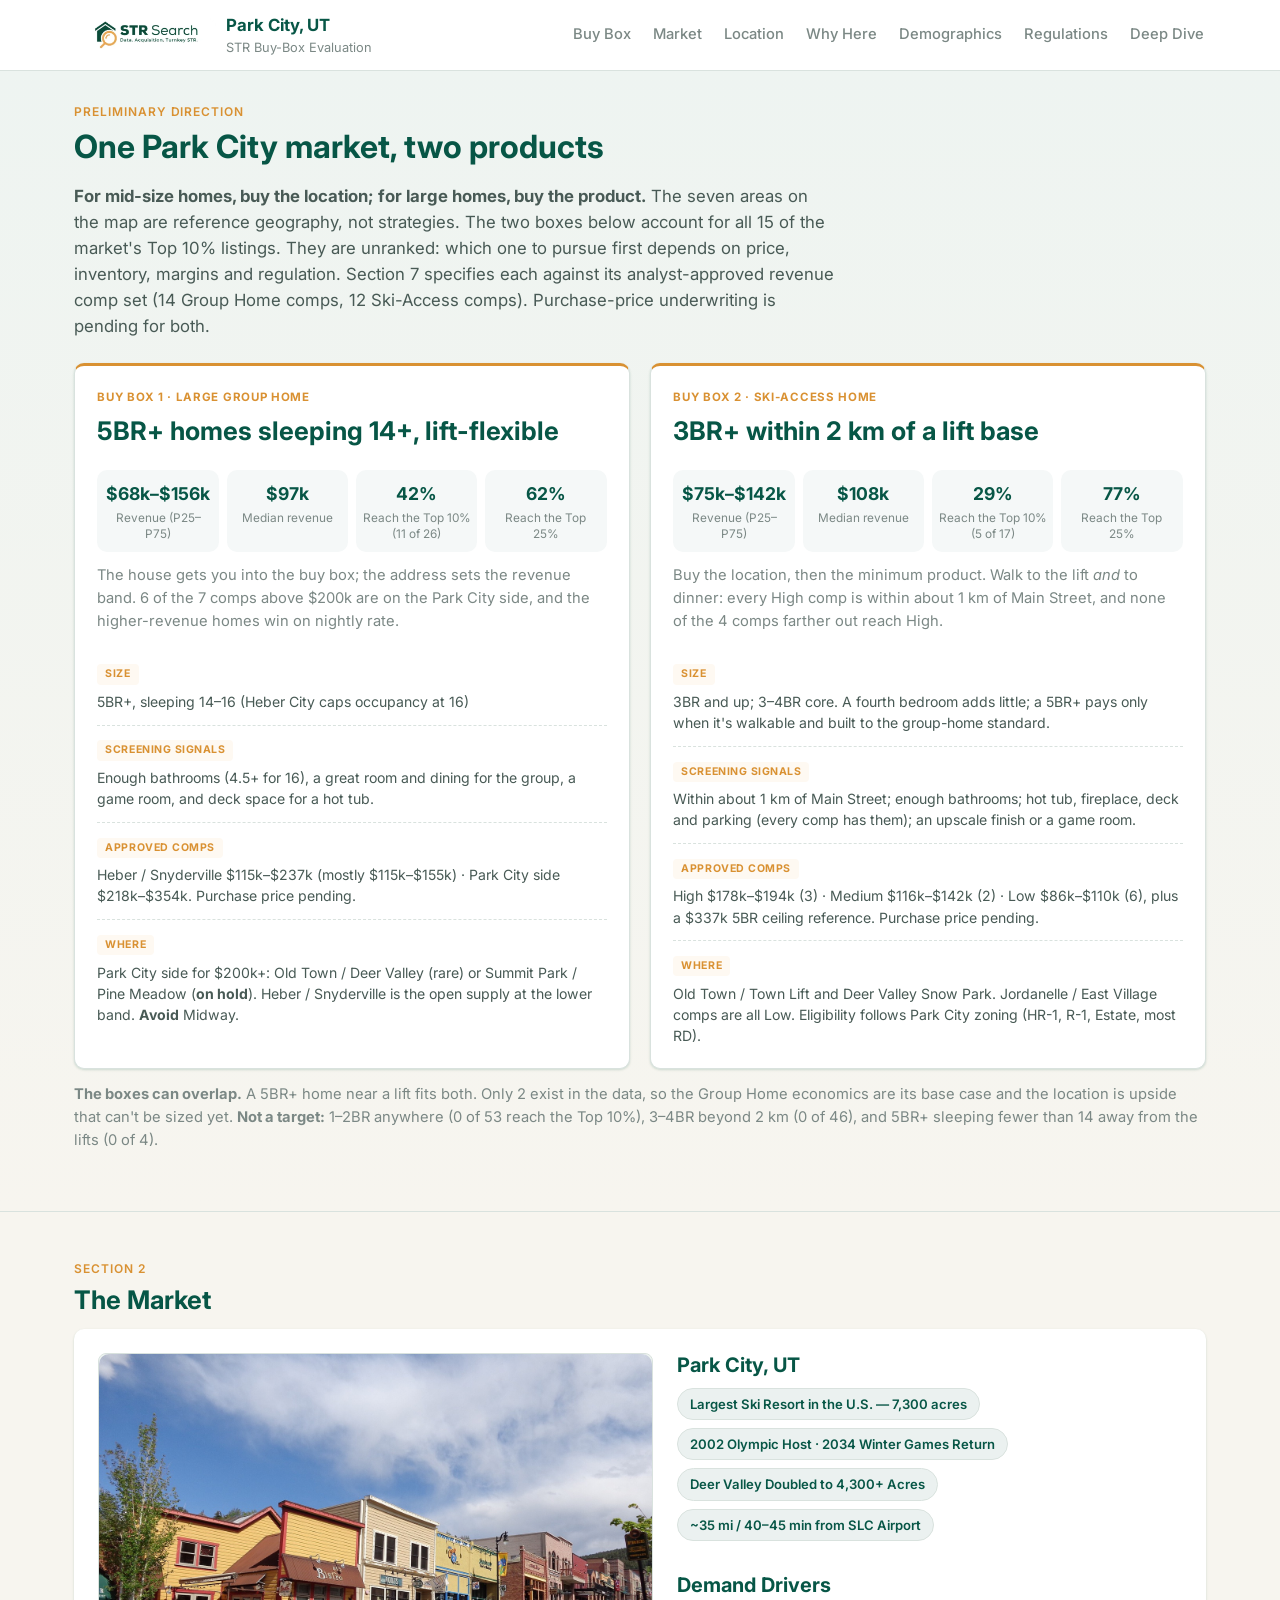
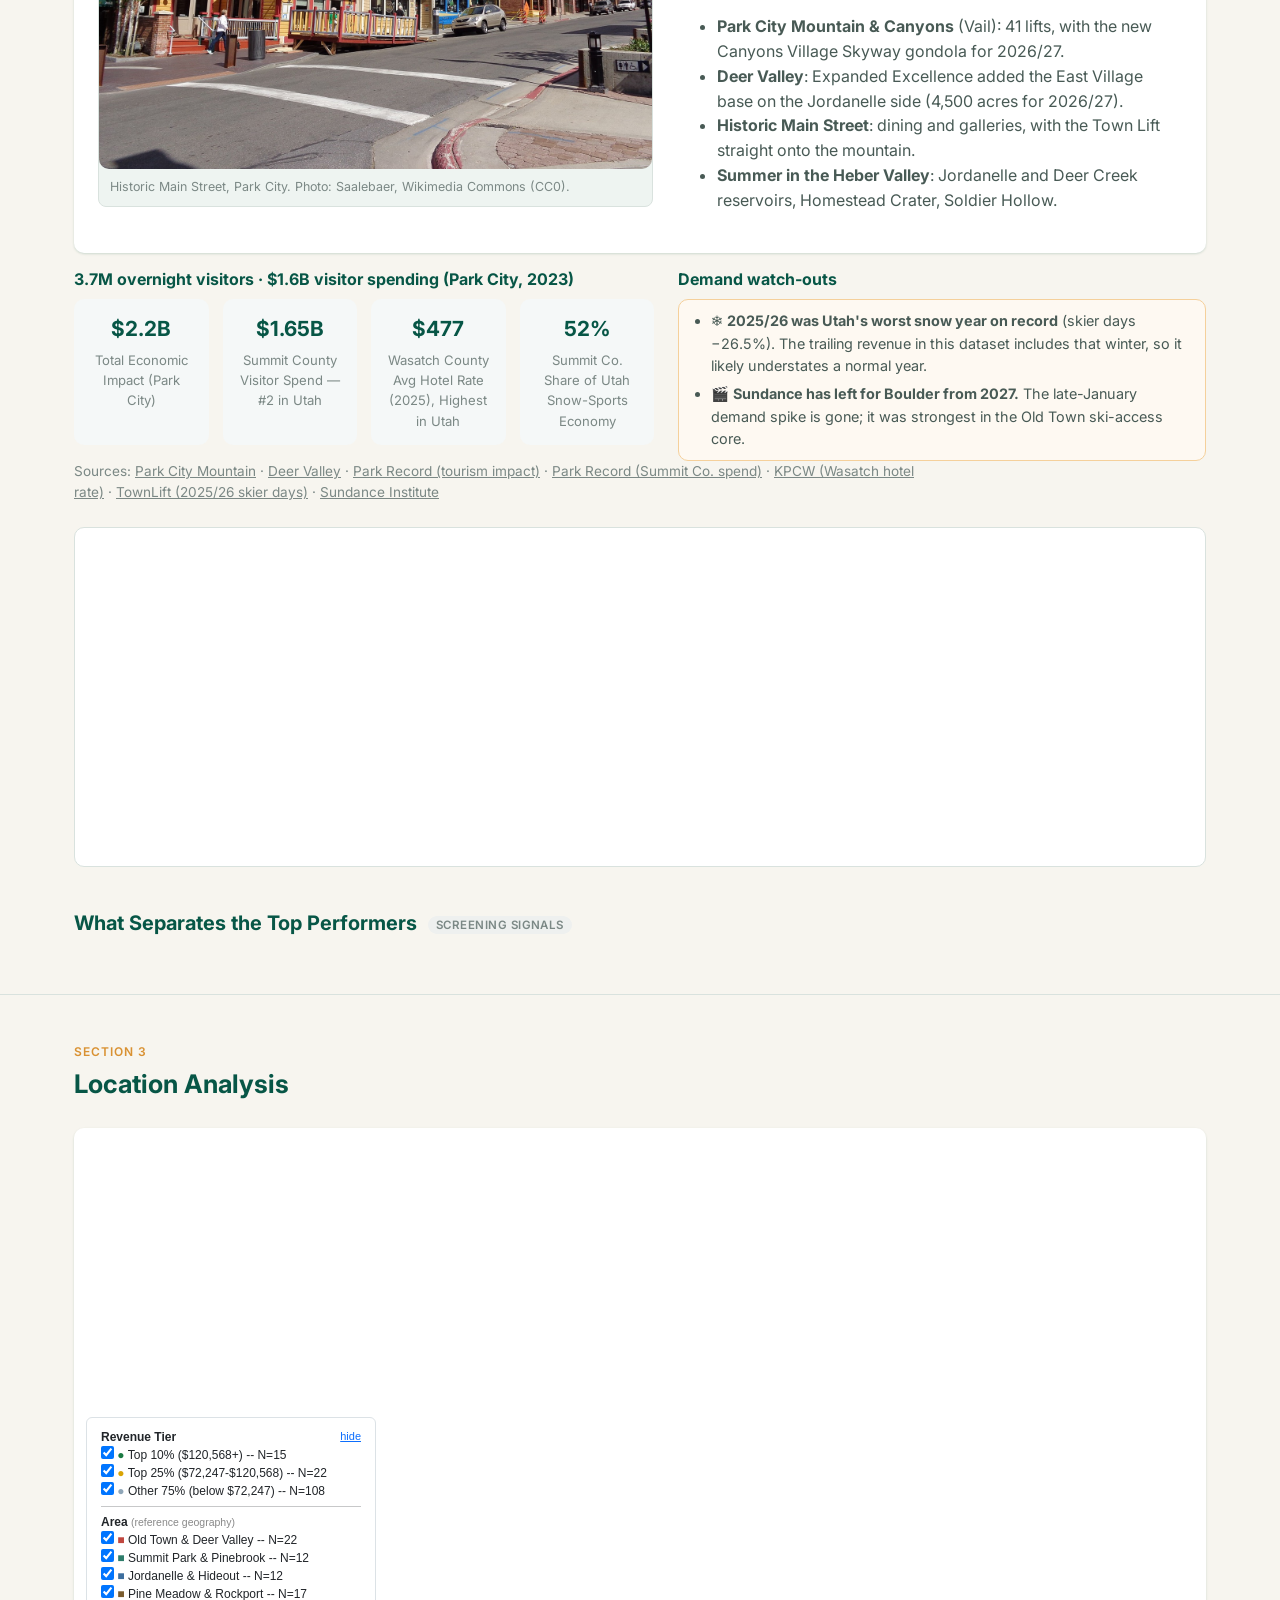
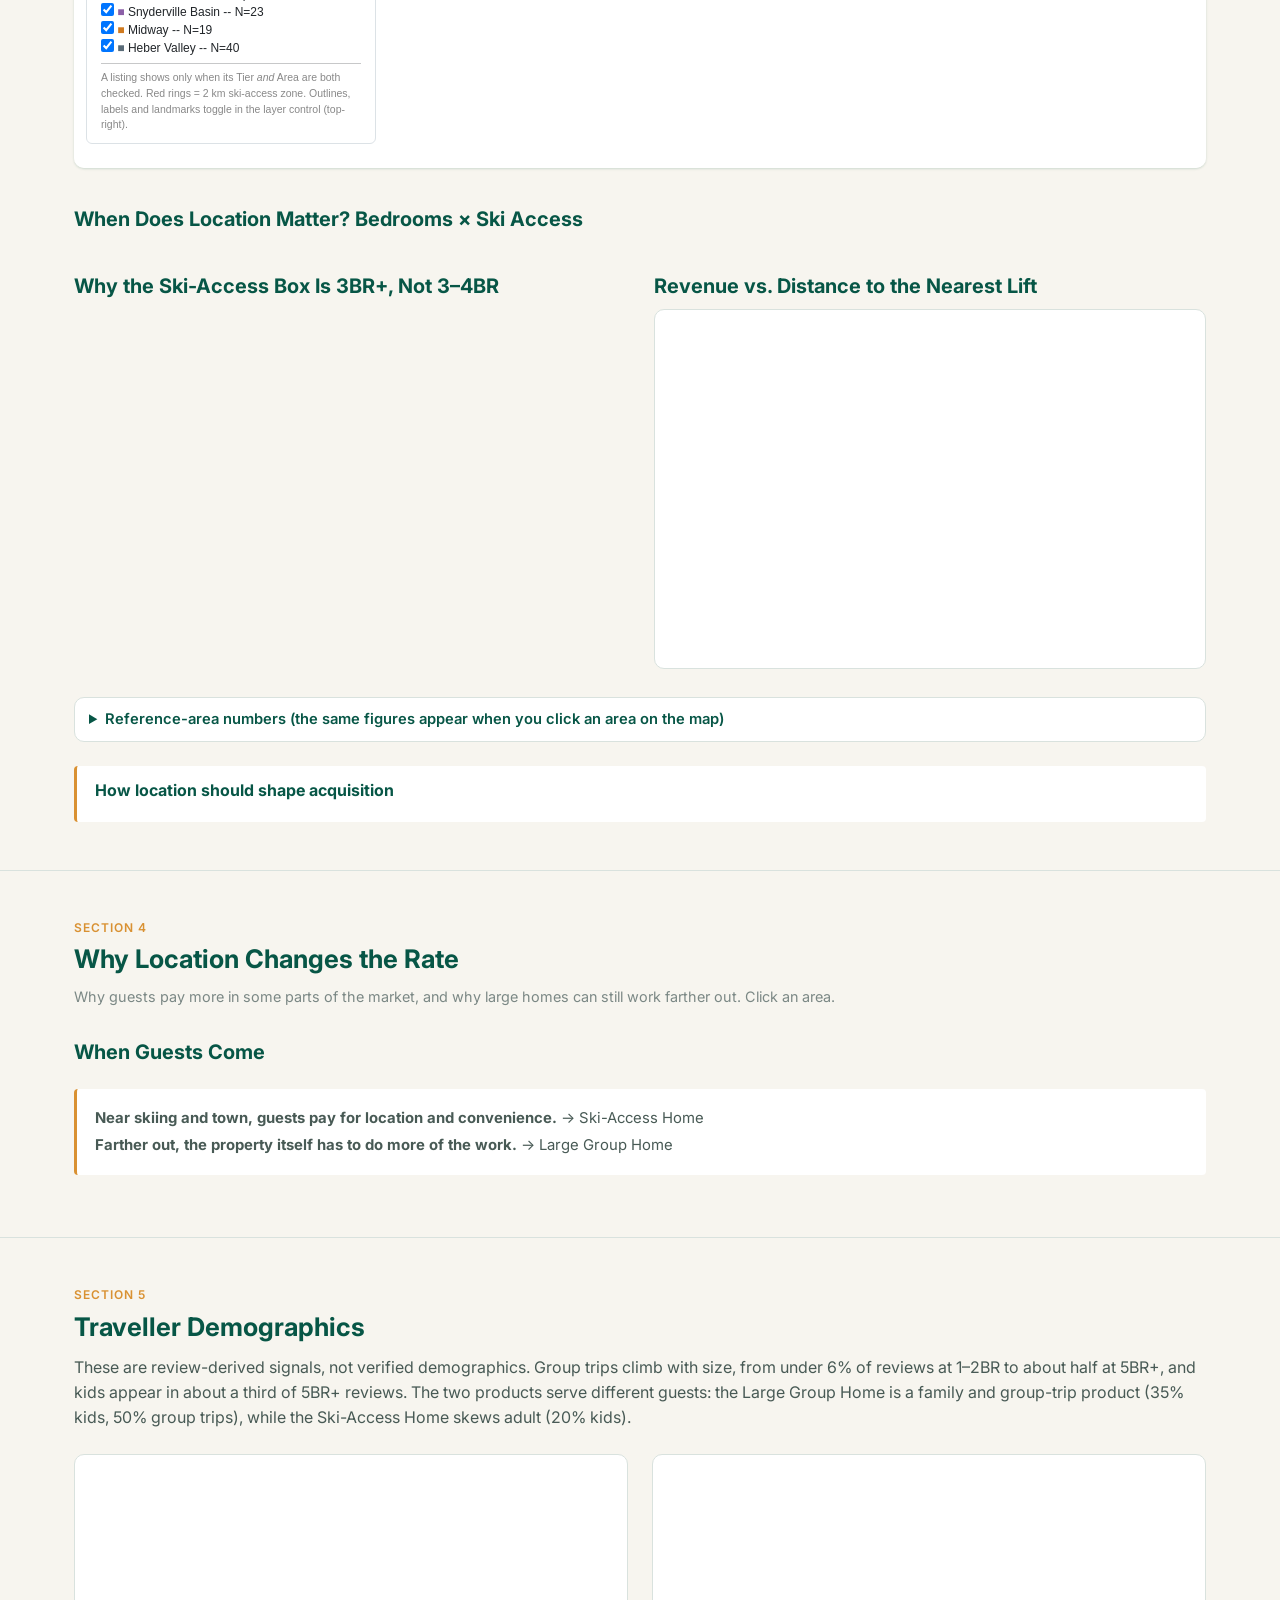
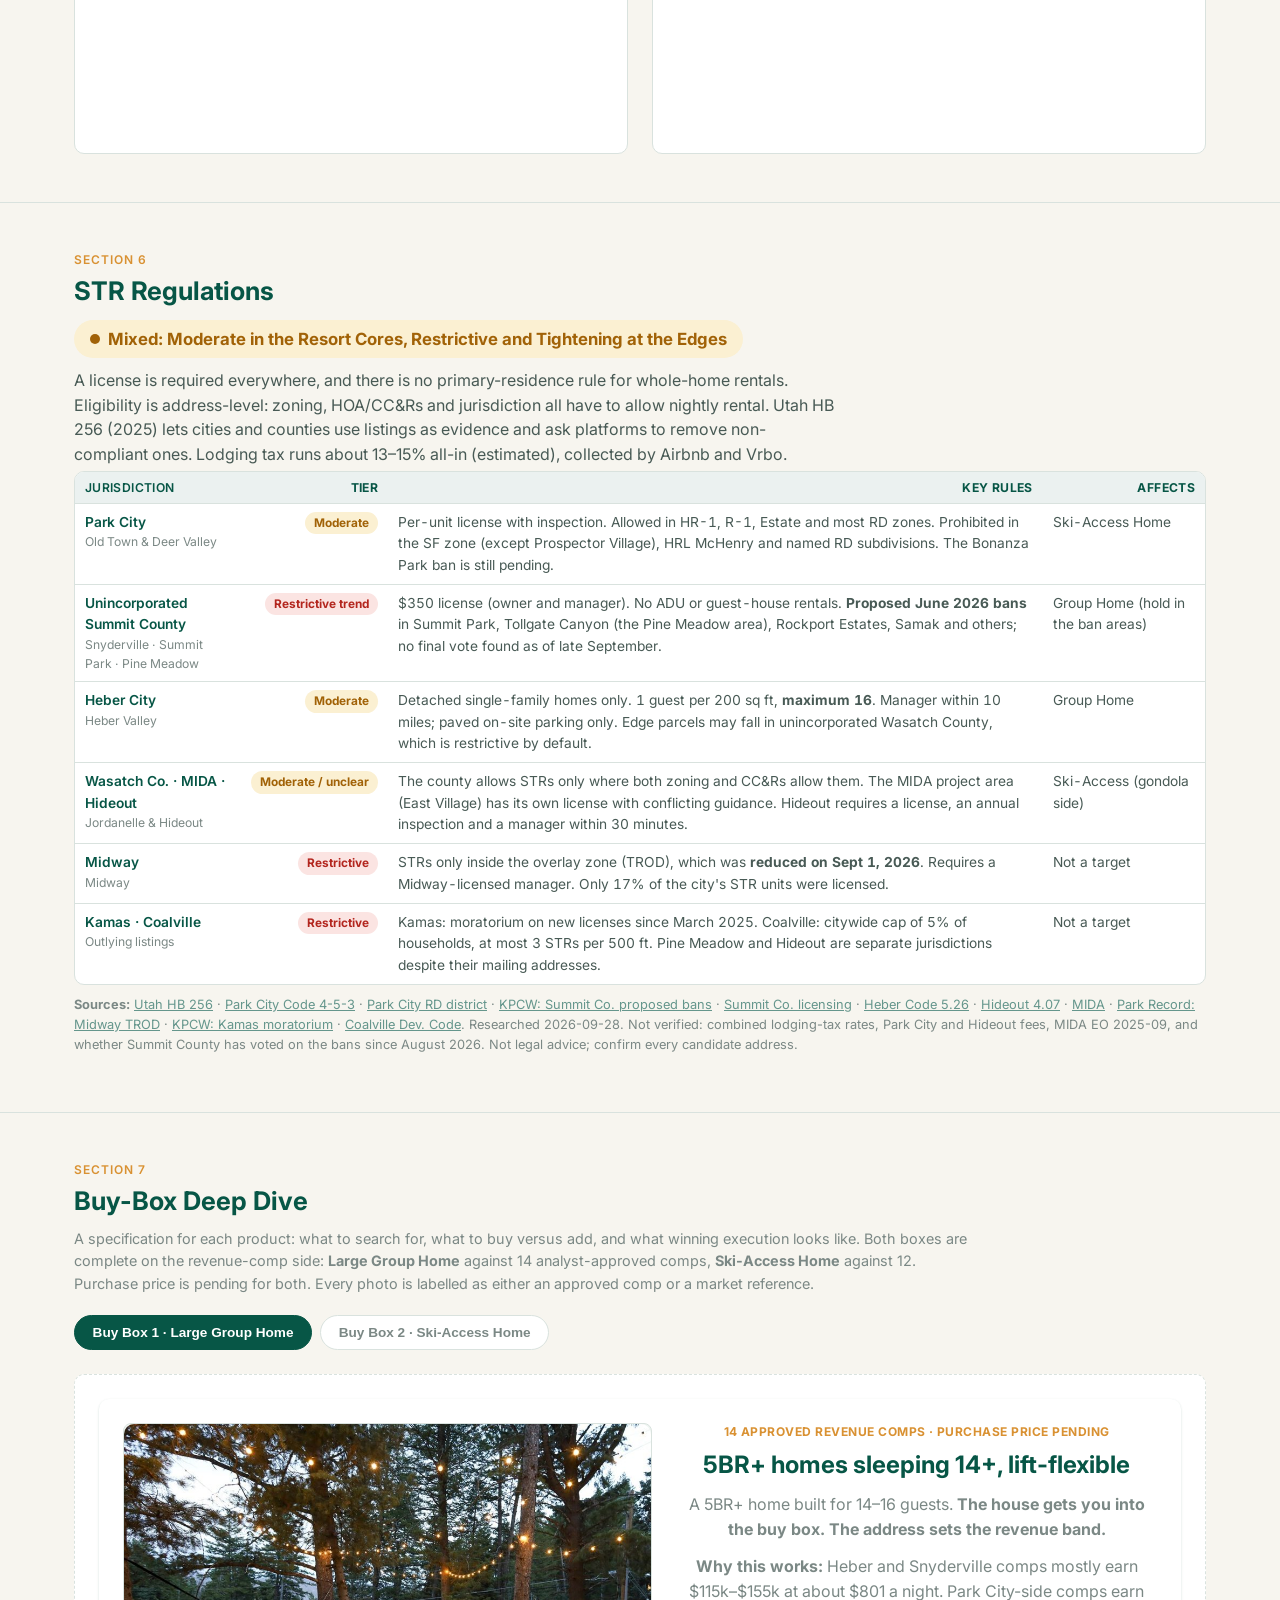
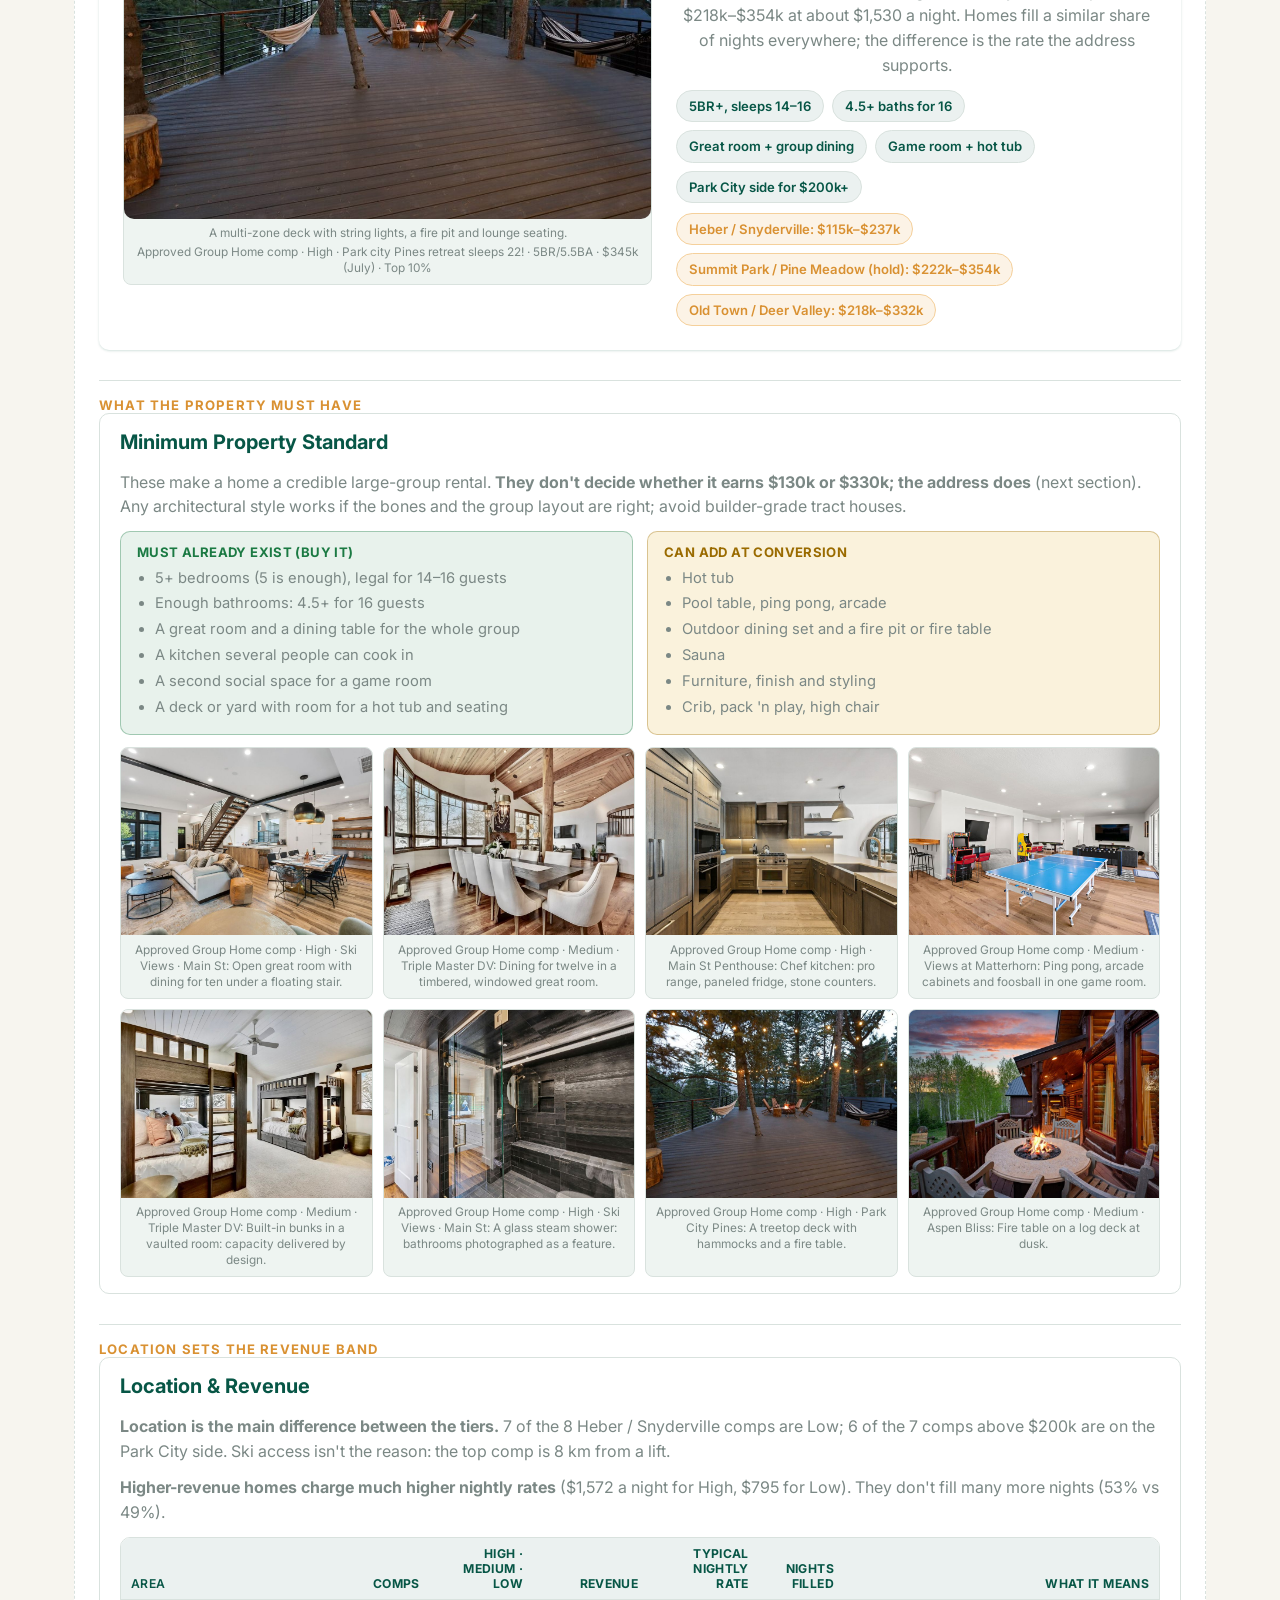
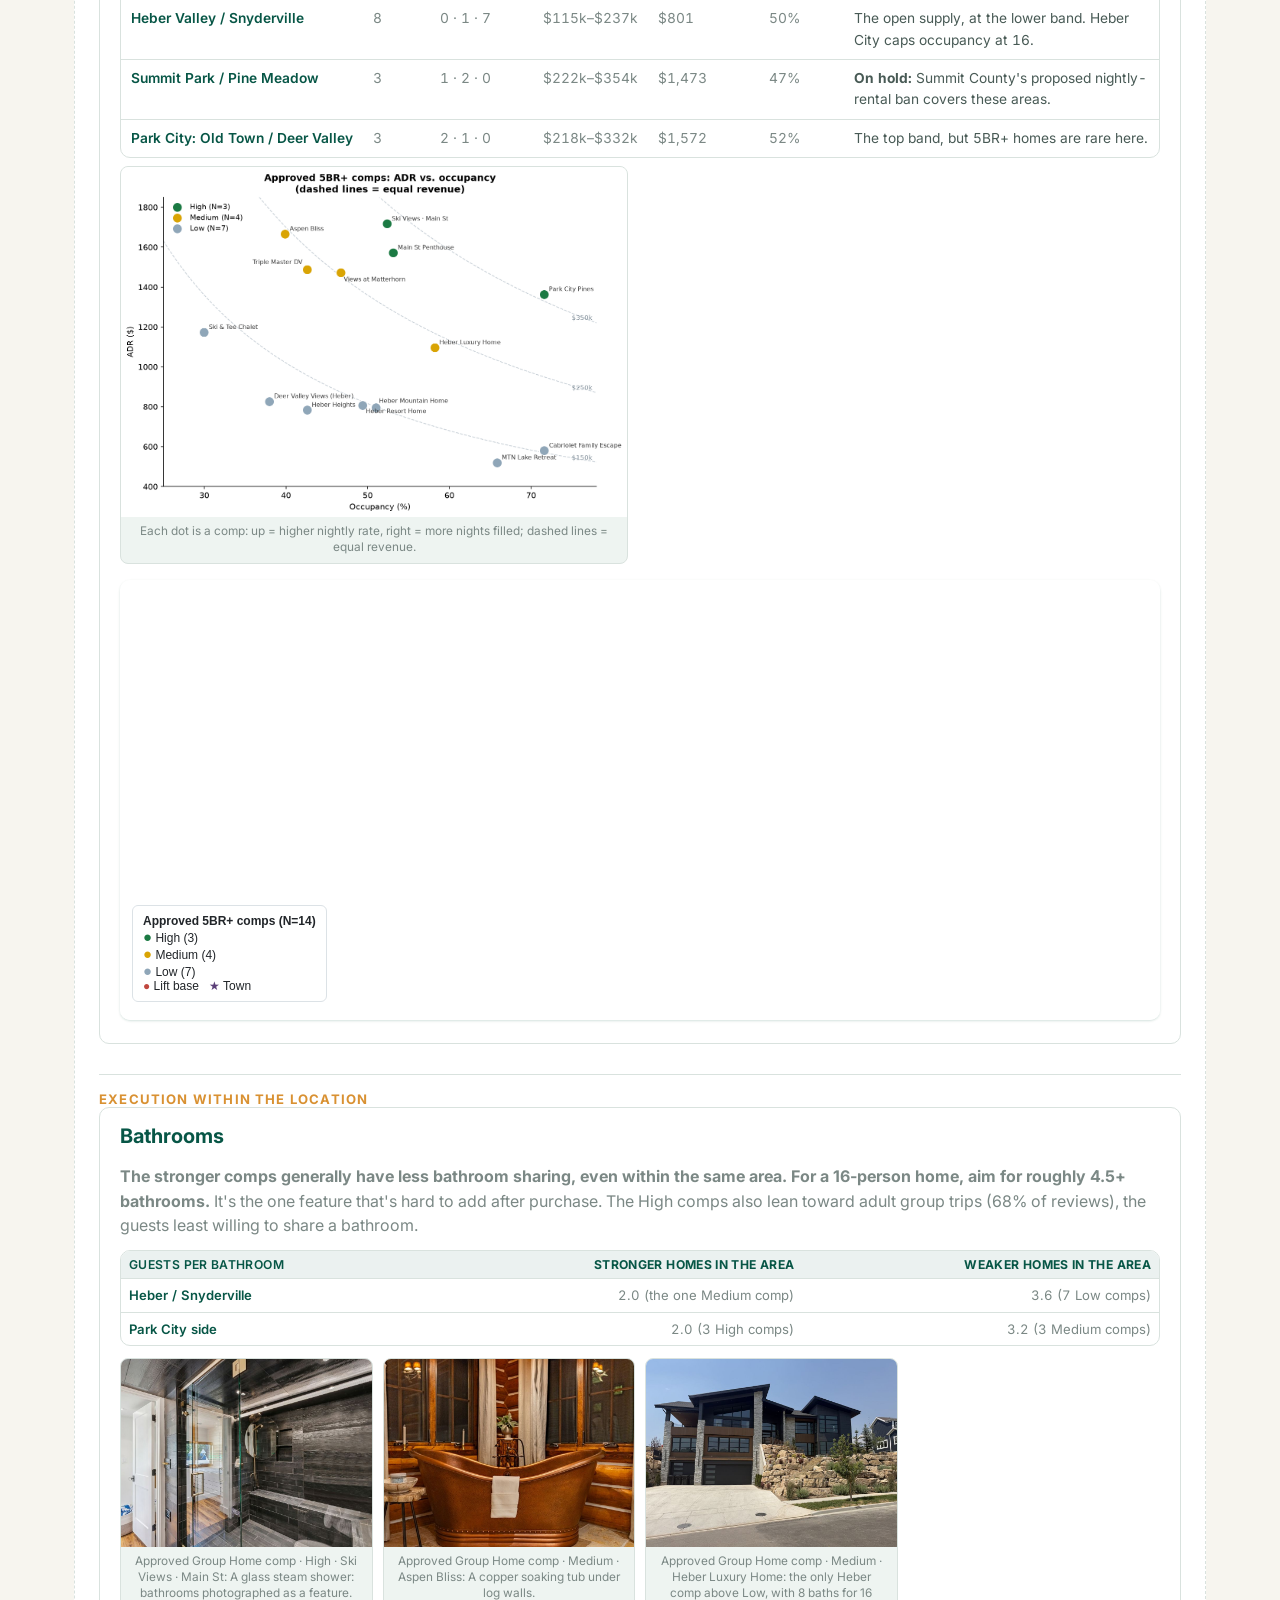
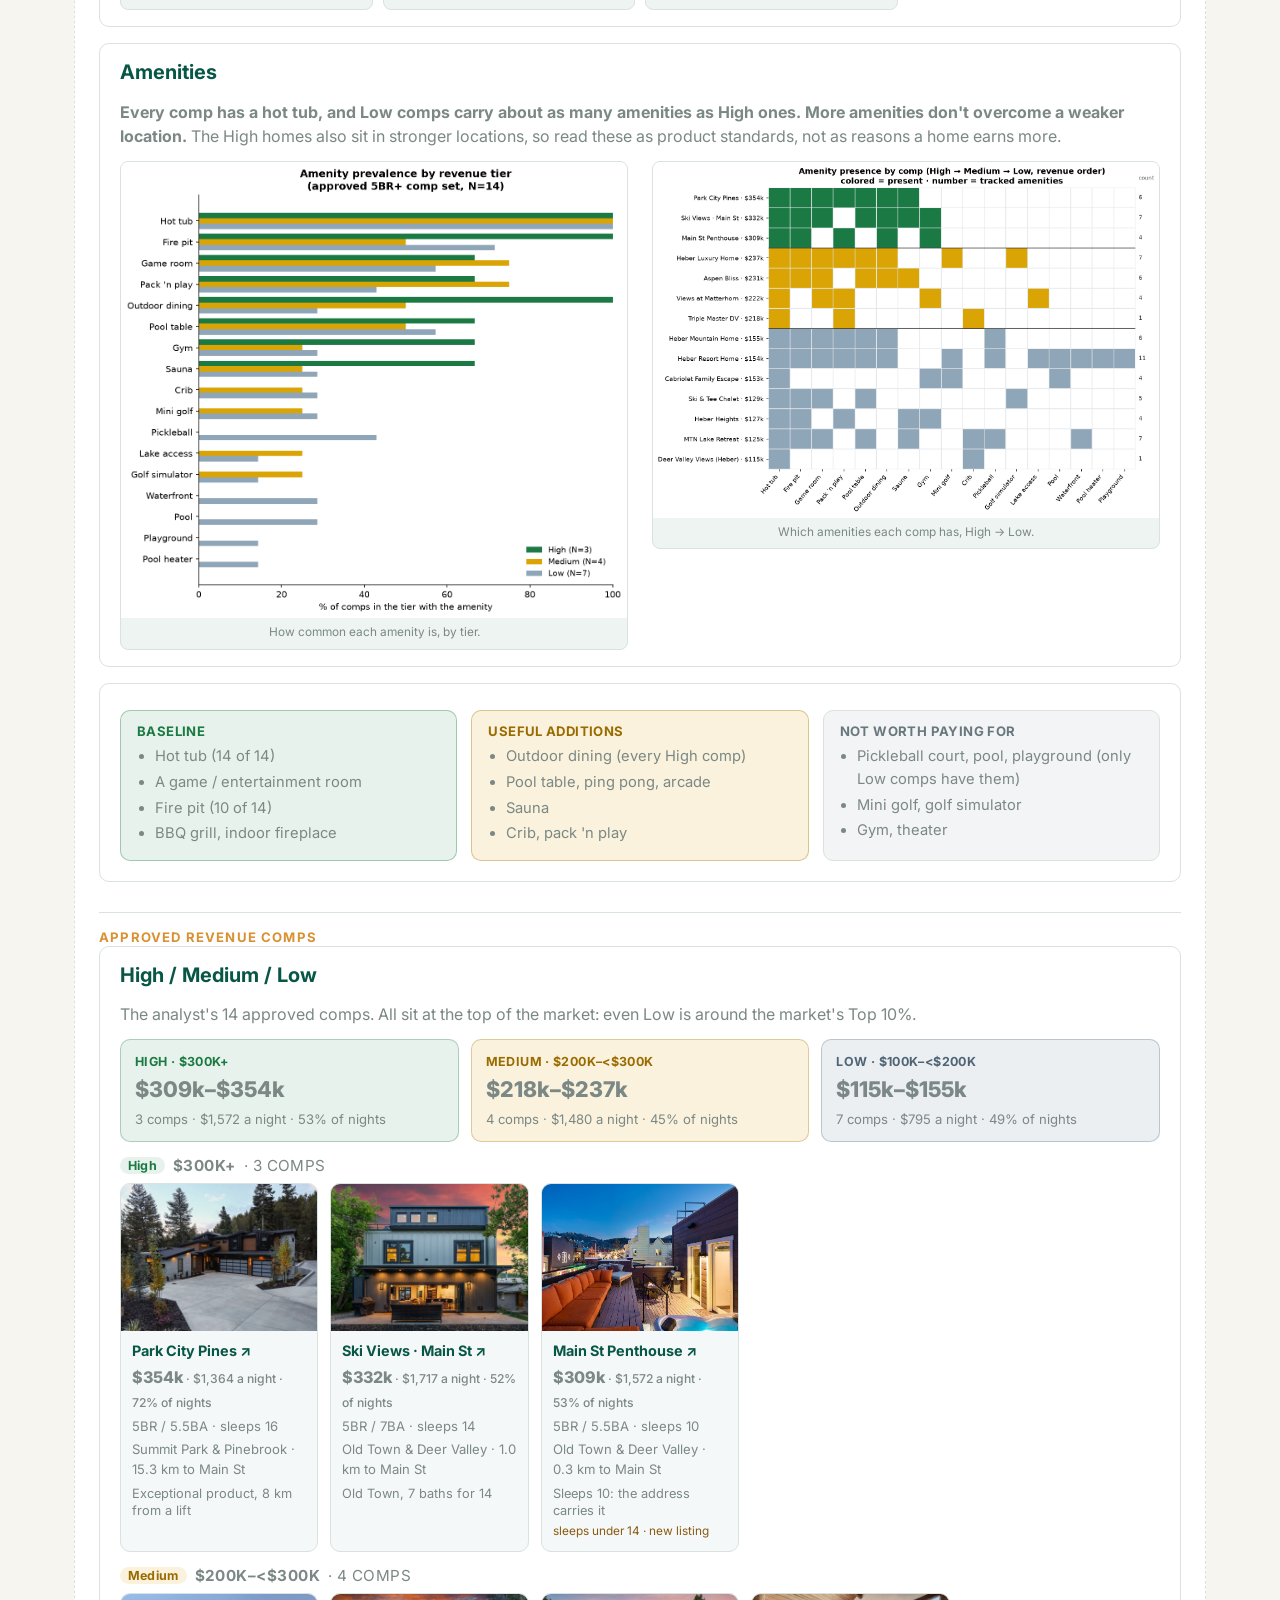
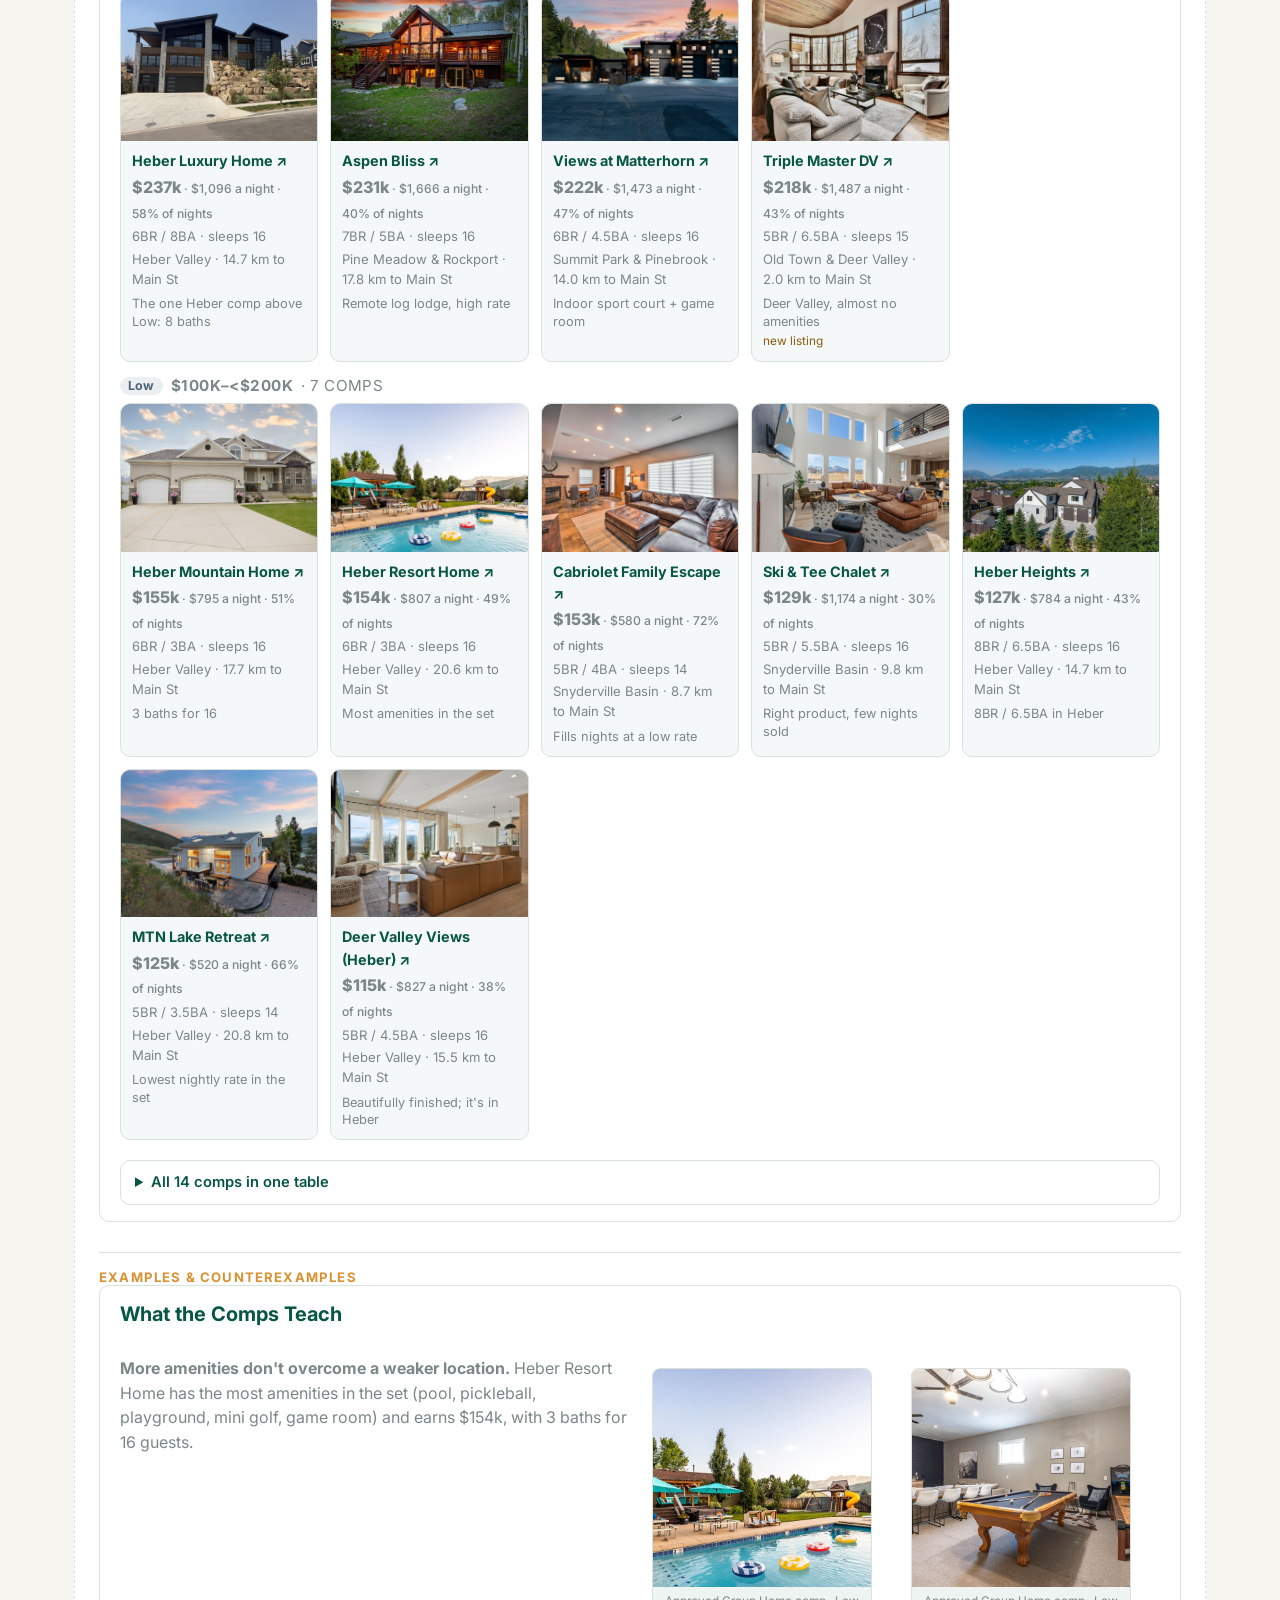
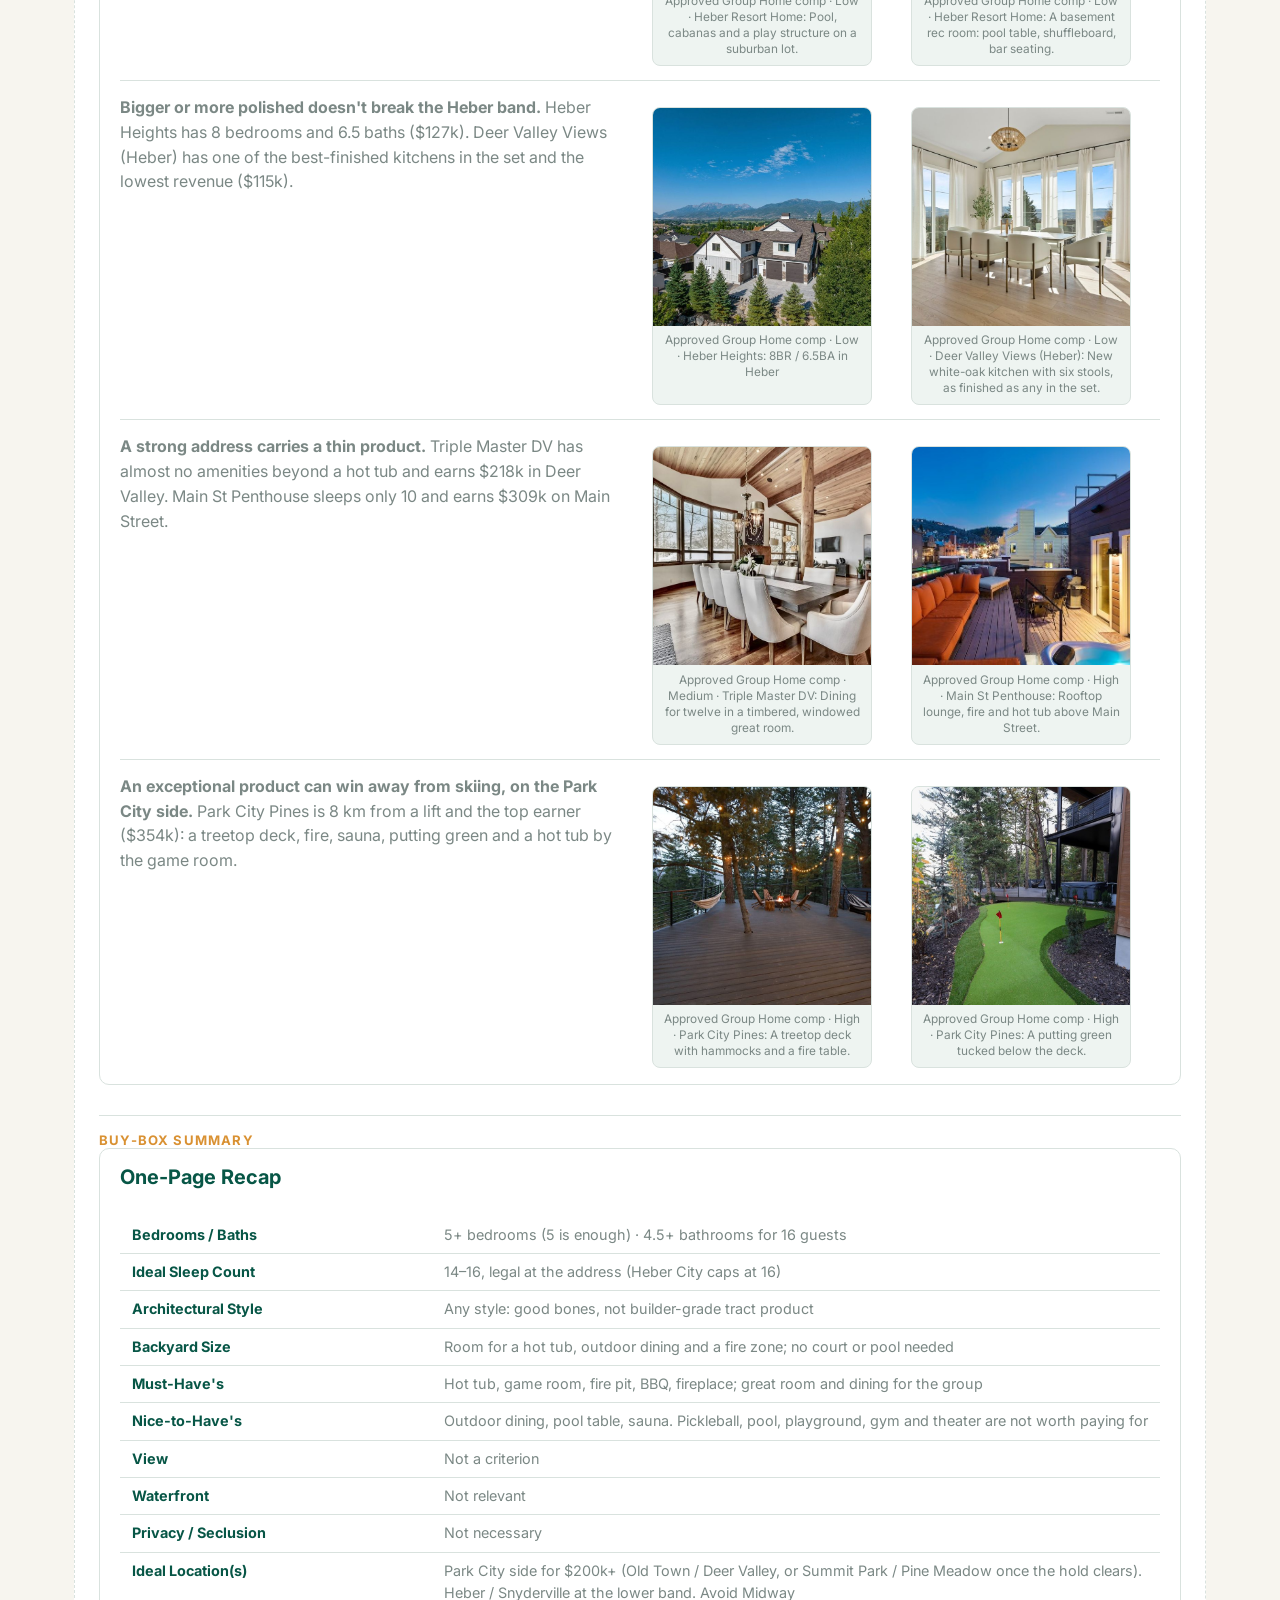
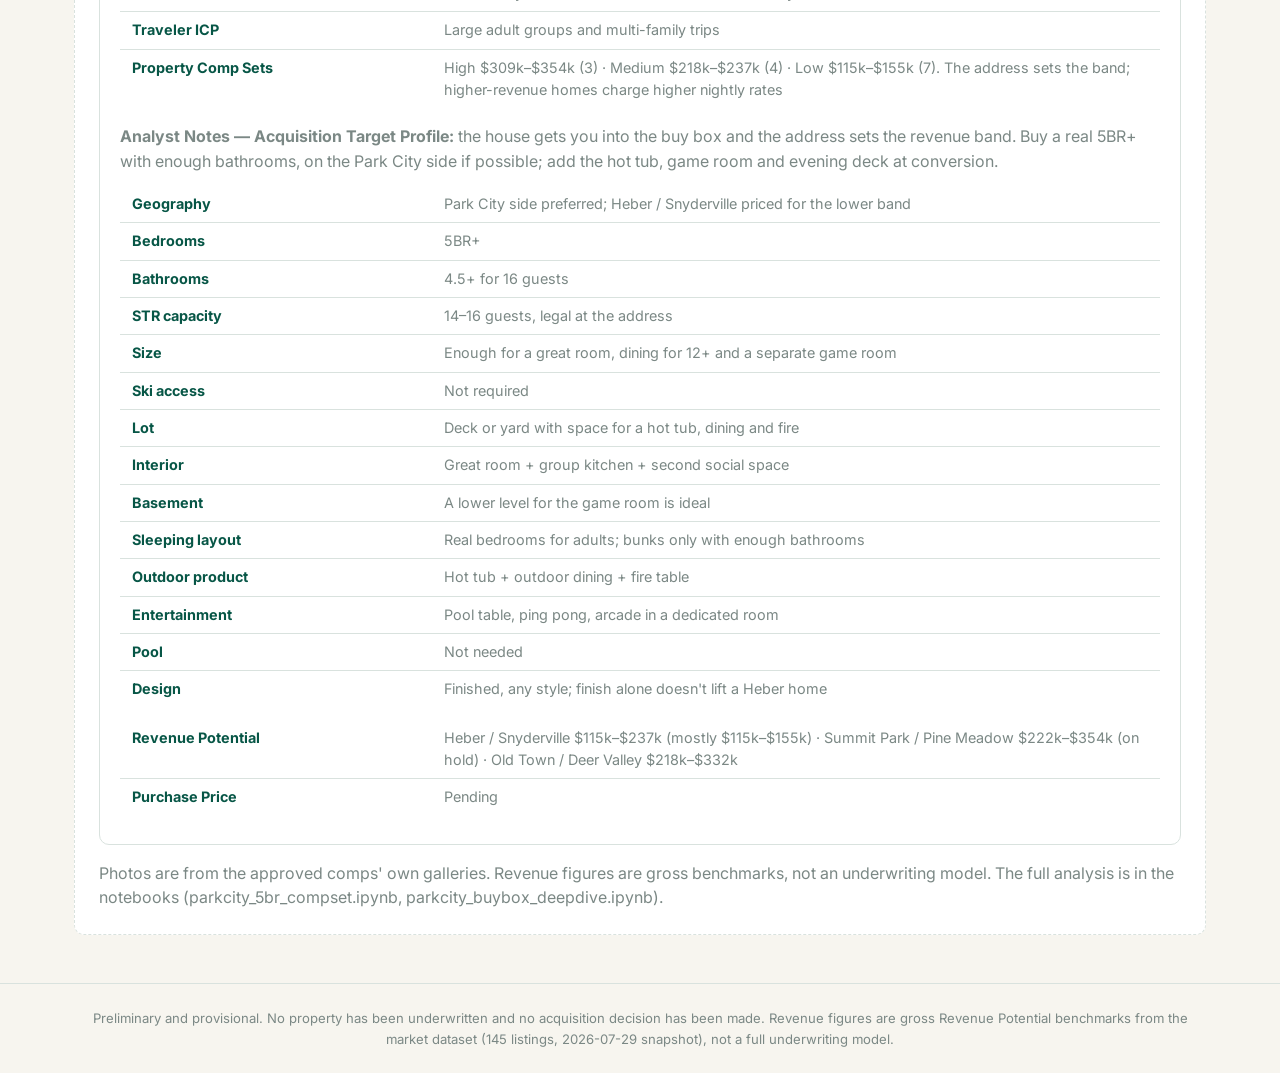
==== commit ee271fcb: "Add Section 4: why location changes the rate (destination context map) A short destination primer be" ====
--- a/index.html
+++ b/index.html
@@ -6,7 +6,8 @@
 <title>Park City, UT STR Buy-Box Evaluation</title>
 <link rel="preconnect" href="https://fonts.googleapis.com" />
 <link href="https://fonts.googleapis.com/css2?family=Inter:wght@400;500;600;700;800&display=swap" rel="stylesheet" />
-<link rel="stylesheet" href="css/styles.css?v=20261001-pc13" />
+<link rel="stylesheet" href="https://cdn.jsdelivr.net/npm/leaflet@1.9.4/dist/leaflet.css" />
+<link rel="stylesheet" href="css/styles.css?v=20261001-pc15" />
 </head>
 <body>
 
@@ -20,6 +21,7 @@
       <a href="#declaration">Buy Box</a>
       <a href="#market">Market</a>
       <a href="#location">Location</a>
+      <a href="#destinations">Why Here</a>
       <a href="#demographics">Demographics</a>
       <a href="#regulations">Regulations</a>
       <a href="#deep-dive">Deep Dive</a>
@@ -34,7 +36,7 @@
     <div class="container">
       <p class="section-kicker">Preliminary Direction</p>
       <h1>One Park City market, two products</h1>
-      <p class="hero-sub"><strong>For mid-size homes, buy the location; for large homes, buy the product.</strong> The seven areas on the map are reference geography, not strategies. The two boxes below account for all 15 of the market's Top 10% listings. They are unranked: which one to pursue first depends on price, inventory, margins and regulation. Section 6 specifies each against its analyst-approved revenue comp set (14 Group Home comps, 12 Ski-Access comps). Purchase-price underwriting is pending for both.</p>
+      <p class="hero-sub"><strong>For mid-size homes, buy the location; for large homes, buy the product.</strong> The seven areas on the map are reference geography, not strategies. The two boxes below account for all 15 of the market's Top 10% listings. They are unranked: which one to pursue first depends on price, inventory, margins and regulation. Section 7 specifies each against its analyst-approved revenue comp set (14 Group Home comps, 12 Ski-Access comps). Purchase-price underwriting is pending for both.</p>
       <div id="buybox-declarations" class="declarations-grid"></div>
       <p id="not-targets" class="not-targets"></p>
     </div>
@@ -64,7 +66,7 @@
     <div class="container">
       <p class="section-kicker">Section 3</p>
       <h2>Location Analysis</h2>
-      <iframe class="embedded-map embedded-map--tall" src="assets/overview/parkcity_overview_map.html?v=20261001-pc13" loading="lazy" title="Interactive map of Park City area STR revenue tiers, seven reference areas, the 2 km ski-access zone, and demand-driver landmarks"></iframe>
+      <iframe class="embedded-map embedded-map--tall" src="assets/overview/parkcity_overview_map.html?v=20261001-pc15" loading="lazy" title="Interactive map of Park City area STR revenue tiers, seven reference areas, the 2 km ski-access zone, and demand-driver landmarks"></iframe>
       <p id="map-interpretation" class="caption"></p>
 
       <h3 class="subsection-title">When Does Location Matter? Bedrooms × Ski Access</h3>
@@ -96,10 +98,27 @@
     </div>
   </section>
 
-  <!-- Section 4: Traveller demographics -->
+  <!-- Section 4: why location changes the rate (destination context). Content: js/destination.js -->
+  <section id="destinations" class="section">
+    <div class="container">
+      <p class="section-kicker">Section 4</p>
+      <h2>Why Location Changes the Rate</h2>
+      <p class="subsection-lede">Why guests pay more in some parts of the market, and why large homes can still work farther out. Click an area.</p>
+      <div id="destination-body"></div>
+      <h3 class="subsection-title">When Guests Come</h3>
+      <div id="dest-season"></div>
+      <div class="conclusion-box dest-bridge">
+        <p><strong>Near skiing and town, guests pay for location and convenience.</strong> → Ski-Access Home</p>
+        <p><strong>Farther out, the property itself has to do more of the work.</strong> → Large Group Home</p>
+      </div>
+      <p id="dest-sources" class="dest-sources"></p>
+    </div>
+  </section>
+
+  <!-- Section 5: Traveller demographics -->
   <section id="demographics" class="section">
     <div class="container">
-      <p class="section-kicker">Section 4</p>
+      <p class="section-kicker">Section 5</p>
       <h2>Traveller Demographics</h2>
       <div id="demographics-intro-body"></div>
       <div class="chart-row">
@@ -117,10 +136,10 @@
     </div>
   </section>
 
-  <!-- Section 5: STR regulations -->
+  <!-- Section 6: STR regulations -->
   <section id="regulations" class="section">
     <div class="container">
-      <p class="section-kicker">Section 5</p>
+      <p class="section-kicker">Section 6</p>
       <h2>STR Regulations</h2>
       <div id="regulations-body"></div>
     </div>
@@ -129,7 +148,7 @@
   <!-- Section 6: buy-box deep dives against the approved revenue comp sets (js/compset_data.js, js/compset_ski_data.js). Content: js/deepdive_content.js -->
   <section id="deep-dive" class="section">
     <div class="container">
-      <p class="section-kicker">Section 6</p>
+      <p class="section-kicker">Section 7</p>
       <h2>Buy-Box Deep Dive</h2>
       <p class="subsection-lede">A specification for each product: what to search for, what to buy versus add, and what winning execution looks like. Both boxes are complete on the revenue-comp side: <strong>Large Group Home</strong> against 14 analyst-approved comps, <strong>Ski-Access Home</strong> against 12. Purchase price is pending for both. Every photo is labelled as either an approved comp or a market reference.</p>
       <div id="deep-dive-tabs" class="tabs"></div>
@@ -155,17 +174,19 @@
 </div>
 
 <script src="https://cdn.jsdelivr.net/npm/chart.js@4.4.4/dist/chart.umd.min.js"></script>
-<script src="js/region_data.js?v=20261001-pc13"></script>
-<script src="js/deepdive_data.js?v=20261001-pc13"></script>
-<script src="js/compset_data.js?v=20261001-pc13"></script>
-<script src="js/compset_ski_data.js?v=20261001-pc13"></script>
-<script src="js/data.js?v=20261001-pc13"></script>
-<script src="js/render.js?v=20261001-pc13"></script>
-<script src="js/research.js?v=20261001-pc13"></script>
-<script src="js/deepdive.js?v=20261001-pc13"></script>
-<script src="js/compset.js?v=20261001-pc13"></script>
-<script src="js/deepdive_content.js?v=20261001-pc13"></script>
-<script src="js/charts.js?v=20261001-pc13"></script>
-<script src="js/main.js?v=20261001-pc13"></script>
+<script src="https://cdn.jsdelivr.net/npm/leaflet@1.9.4/dist/leaflet.js"></script>
+<script src="js/region_data.js?v=20261001-pc15"></script>
+<script src="js/deepdive_data.js?v=20261001-pc15"></script>
+<script src="js/compset_data.js?v=20261001-pc15"></script>
+<script src="js/compset_ski_data.js?v=20261001-pc15"></script>
+<script src="js/data.js?v=20261001-pc15"></script>
+<script src="js/render.js?v=20261001-pc15"></script>
+<script src="js/research.js?v=20261001-pc15"></script>
+<script src="js/deepdive.js?v=20261001-pc15"></script>
+<script src="js/compset.js?v=20261001-pc15"></script>
+<script src="js/destination.js?v=20261001-pc15"></script>
+<script src="js/deepdive_content.js?v=20261001-pc15"></script>
+<script src="js/charts.js?v=20261001-pc15"></script>
+<script src="js/main.js?v=20261001-pc15"></script>
 </body>
 </html>
--- a/css/styles.css
+++ b/css/styles.css
@@ -711,3 +711,34 @@
 @media (max-width: 760px) { .cs-two, .cs-three { grid-template-columns: 1fr; } }
 /* Plain-English note columns wrap instead of pushing the table off-screen. */
 .cs-table td.cell-note { white-space: normal; min-width: 200px; }
+
+/* Section 4 · Why location changes the rate */
+.dest-layout { display: grid; grid-template-columns: minmax(0, 3fr) minmax(0, 2fr); gap: 18px; align-items: stretch; margin-top: 10px; }
+.dest-map { height: 520px; border-radius: var(--radius); box-shadow: var(--shadow); }
+.dest-side { display: flex; flex-direction: column; gap: 10px; min-width: 0; }
+.dest-chips { display: flex; flex-wrap: wrap; gap: 6px; }
+.dest-chip { border: var(--hairline); background: var(--color-surface); border-radius: 999px; padding: 5px 11px 5px 9px; font: inherit; font-size: 0.8rem; cursor: pointer; color: var(--color-text); display: inline-flex; align-items: center; gap: 6px; }
+.dest-chip::before { content: ""; width: 9px; height: 9px; border-radius: 50%; background: var(--dot); flex-shrink: 0; }
+.dest-chip.is-active { border-color: var(--dot); box-shadow: inset 0 0 0 1px var(--dot); font-weight: 700; }
+.dest-panel { background: var(--color-surface); border: var(--hairline); border-radius: var(--radius); padding: 14px 18px; flex: 1; }
+.dest-panel h3 { margin: 0 0 8px; font-size: 1.1rem; }
+.dest-panel__kind { margin: 0; font-size: 0.74rem; font-weight: 800; text-transform: uppercase; letter-spacing: 0.04em; }
+.dest-panel dl { margin: 0; }
+.dest-panel dt { font-size: 0.74rem; font-weight: 700; text-transform: uppercase; letter-spacing: 0.03em; color: var(--color-text-muted); margin-top: 10px; }
+.dest-panel dd { margin: 2px 0 0; font-size: 0.93rem; line-height: 1.45; }
+.dest-panel__boxes { margin: 12px 0 0; display: flex; gap: 6px; flex-wrap: wrap; }
+.dest-box { font-size: 0.74rem; font-weight: 700; padding: 2px 9px; border-radius: 999px; background: #eef1f3; color: #4c5a63; }
+.dest-box--skiaccess { background: color-mix(in srgb, #C0473F 12%, white); color: #9a3530; }
+.dest-box--grouphome { background: color-mix(in srgb, #2E7D6B 12%, white); color: #23614f; }
+.dest-label span { display: inline-block; white-space: nowrap; background: #fff; border: 2px solid; border-radius: 6px; padding: 1px 6px; font: 700 11px/1.3 Inter, Arial, sans-serif; color: #263238; box-shadow: 0 1px 3px rgba(0,0,0,0.2); transform: translate(-50%, -50%); cursor: pointer; }
+.dest-strip { display: grid; grid-template-columns: repeat(12, minmax(0, 1fr)); gap: 3px; margin-top: 8px; }
+.dest-strip__m { height: 38px; border-radius: 4px; display: flex; align-items: flex-end; justify-content: center; padding-bottom: 4px; font-size: 0.72rem; font-weight: 700; }
+.dest-strip__m--ski, .dest-key--ski { background: #3C6E9E; color: #fff; }
+.dest-strip__m--summer, .dest-key--summer { background: #2E7D6B; color: #fff; }
+.dest-strip__m--shoulder, .dest-key--shoulder { background: #d9dfe3; color: #4c5a63; }
+.dest-strip__legend { display: flex; flex-wrap: wrap; align-items: center; gap: 6px 14px; font-size: 0.82rem; margin-top: 8px; color: var(--color-text-muted); }
+.dest-key { display: inline-block; width: 12px; height: 12px; border-radius: 3px; margin-right: -8px; }
+.dest-bridge p { margin: 4px 0; }
+.dest-sources { font-size: 0.74rem; color: var(--color-text-muted); margin-top: 14px; }
+@media (max-width: 860px) { .dest-layout { grid-template-columns: 1fr; } .dest-map { height: 400px; } }
+.leaflet-tooltip.dest-tip { font: 700 11px/1.3 Inter, Arial, sans-serif; color: #263238; border-radius: 6px; padding: 2px 7px; box-shadow: 0 1px 3px rgba(0,0,0,0.2); }
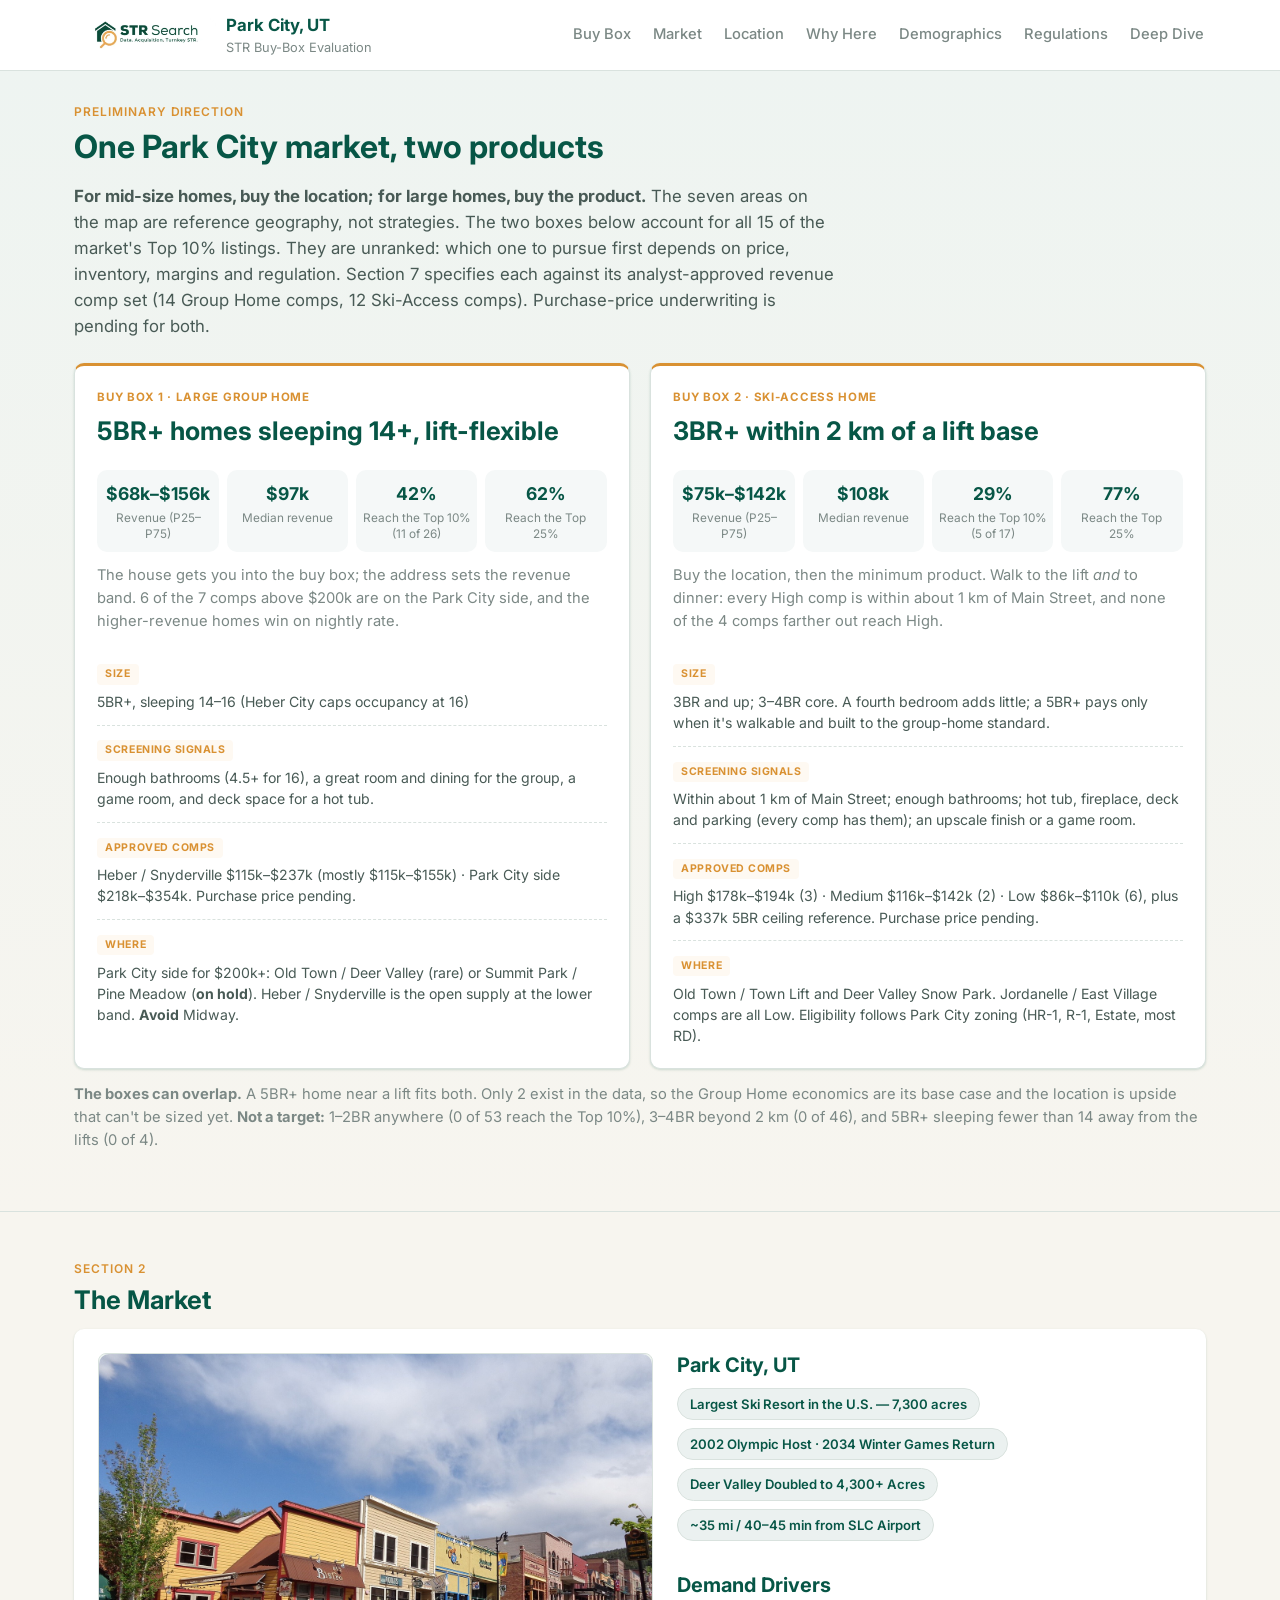
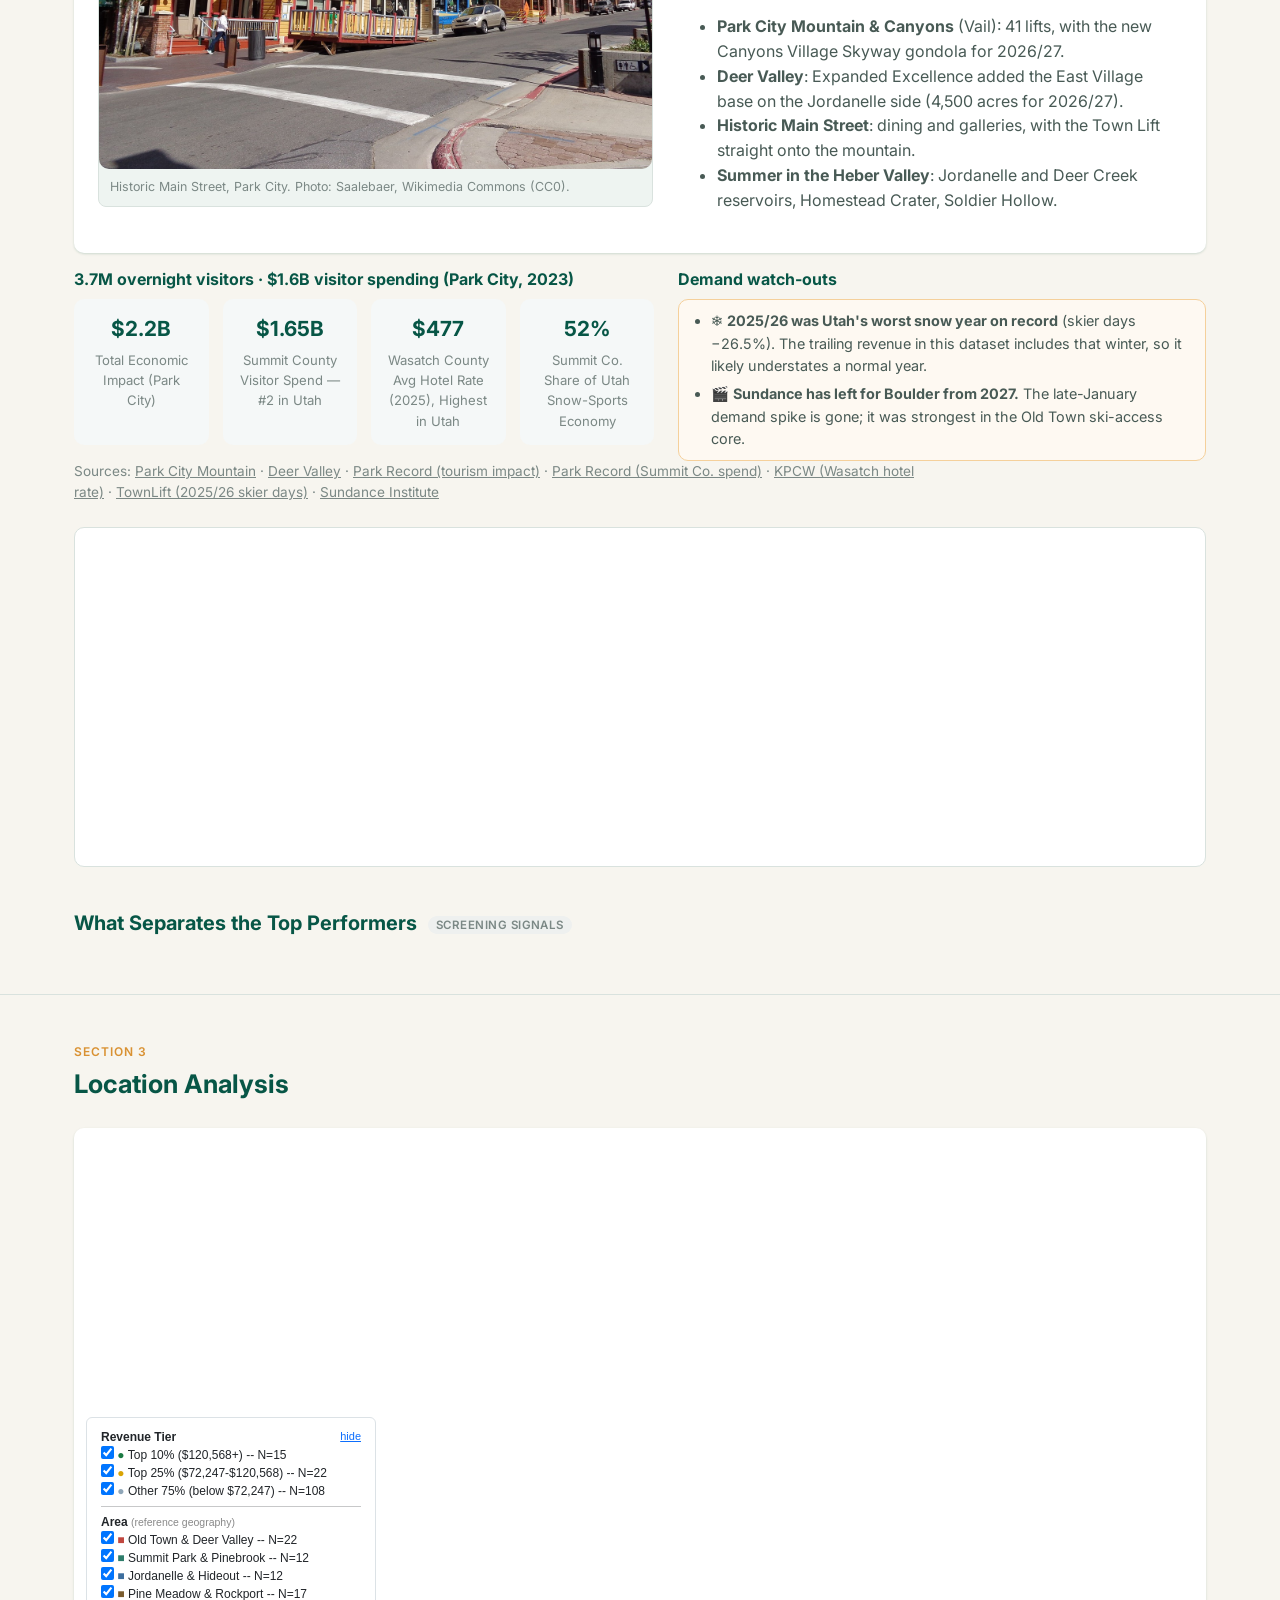
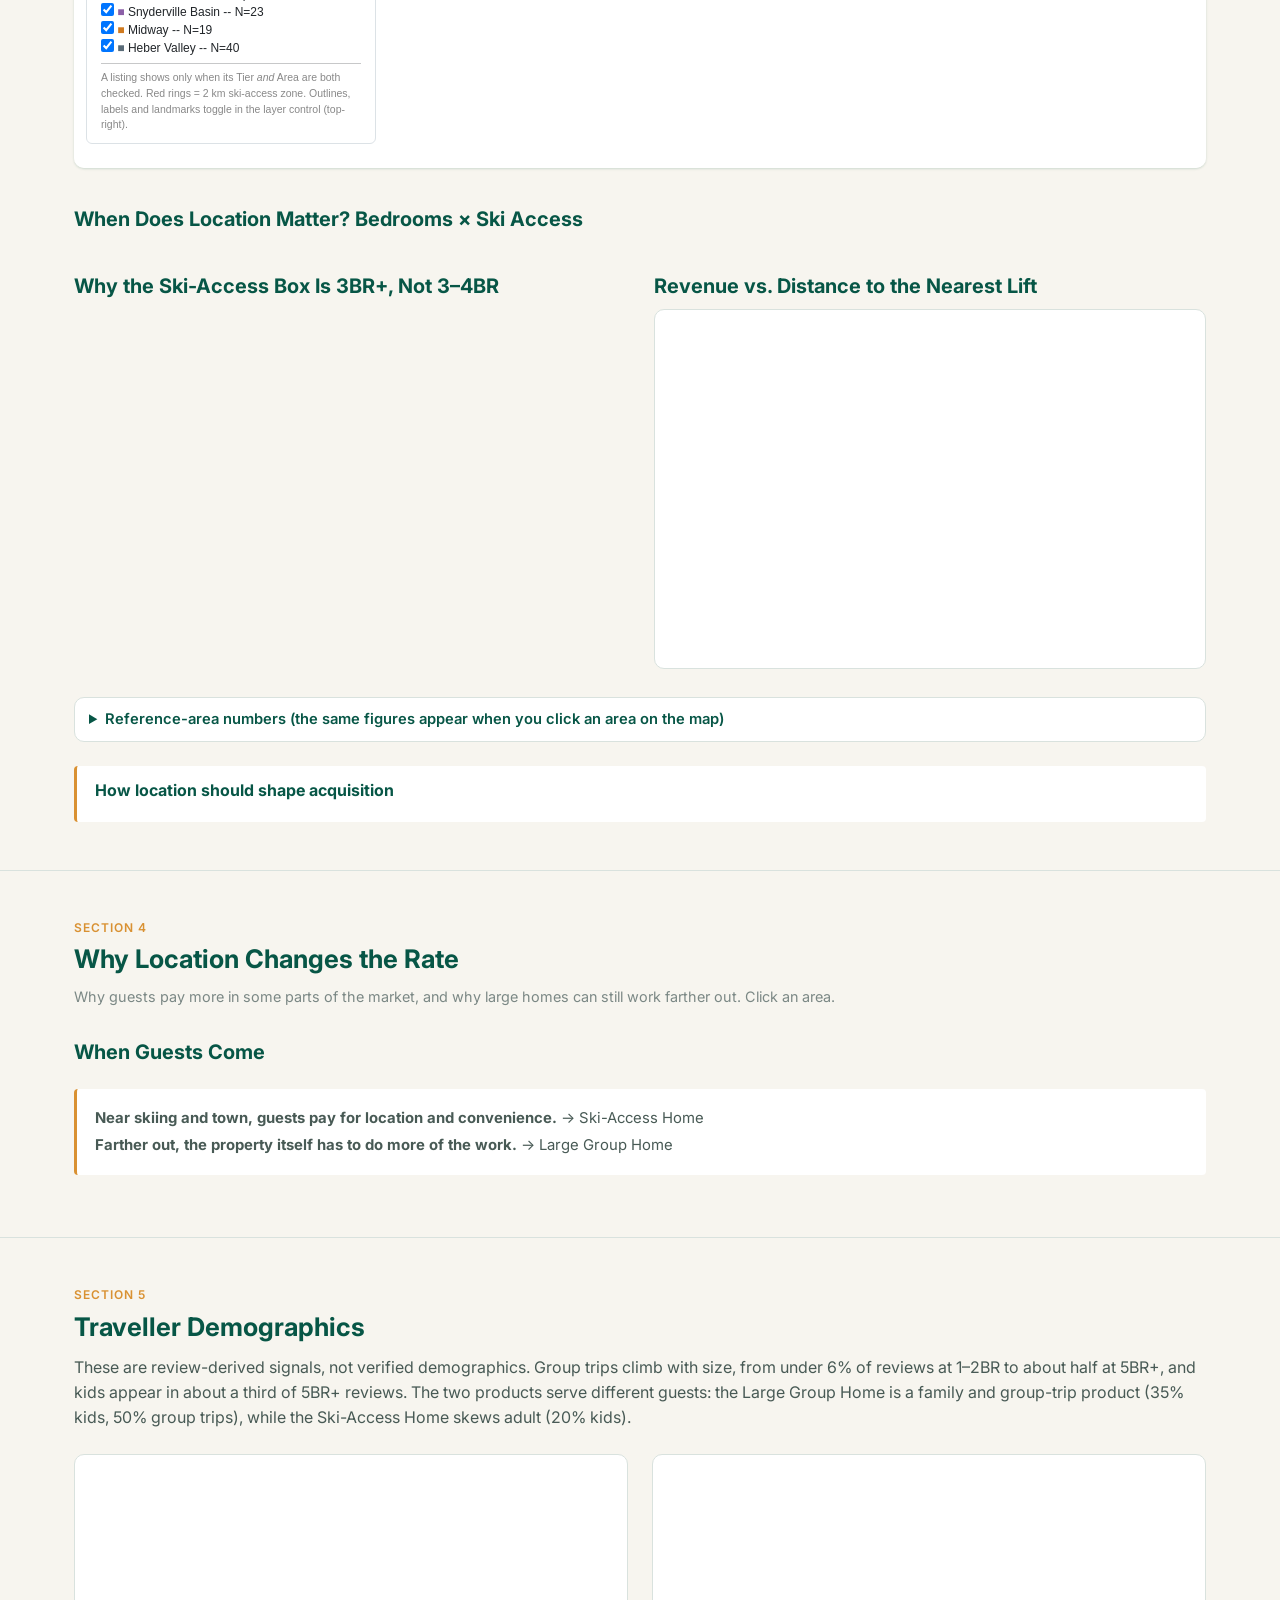
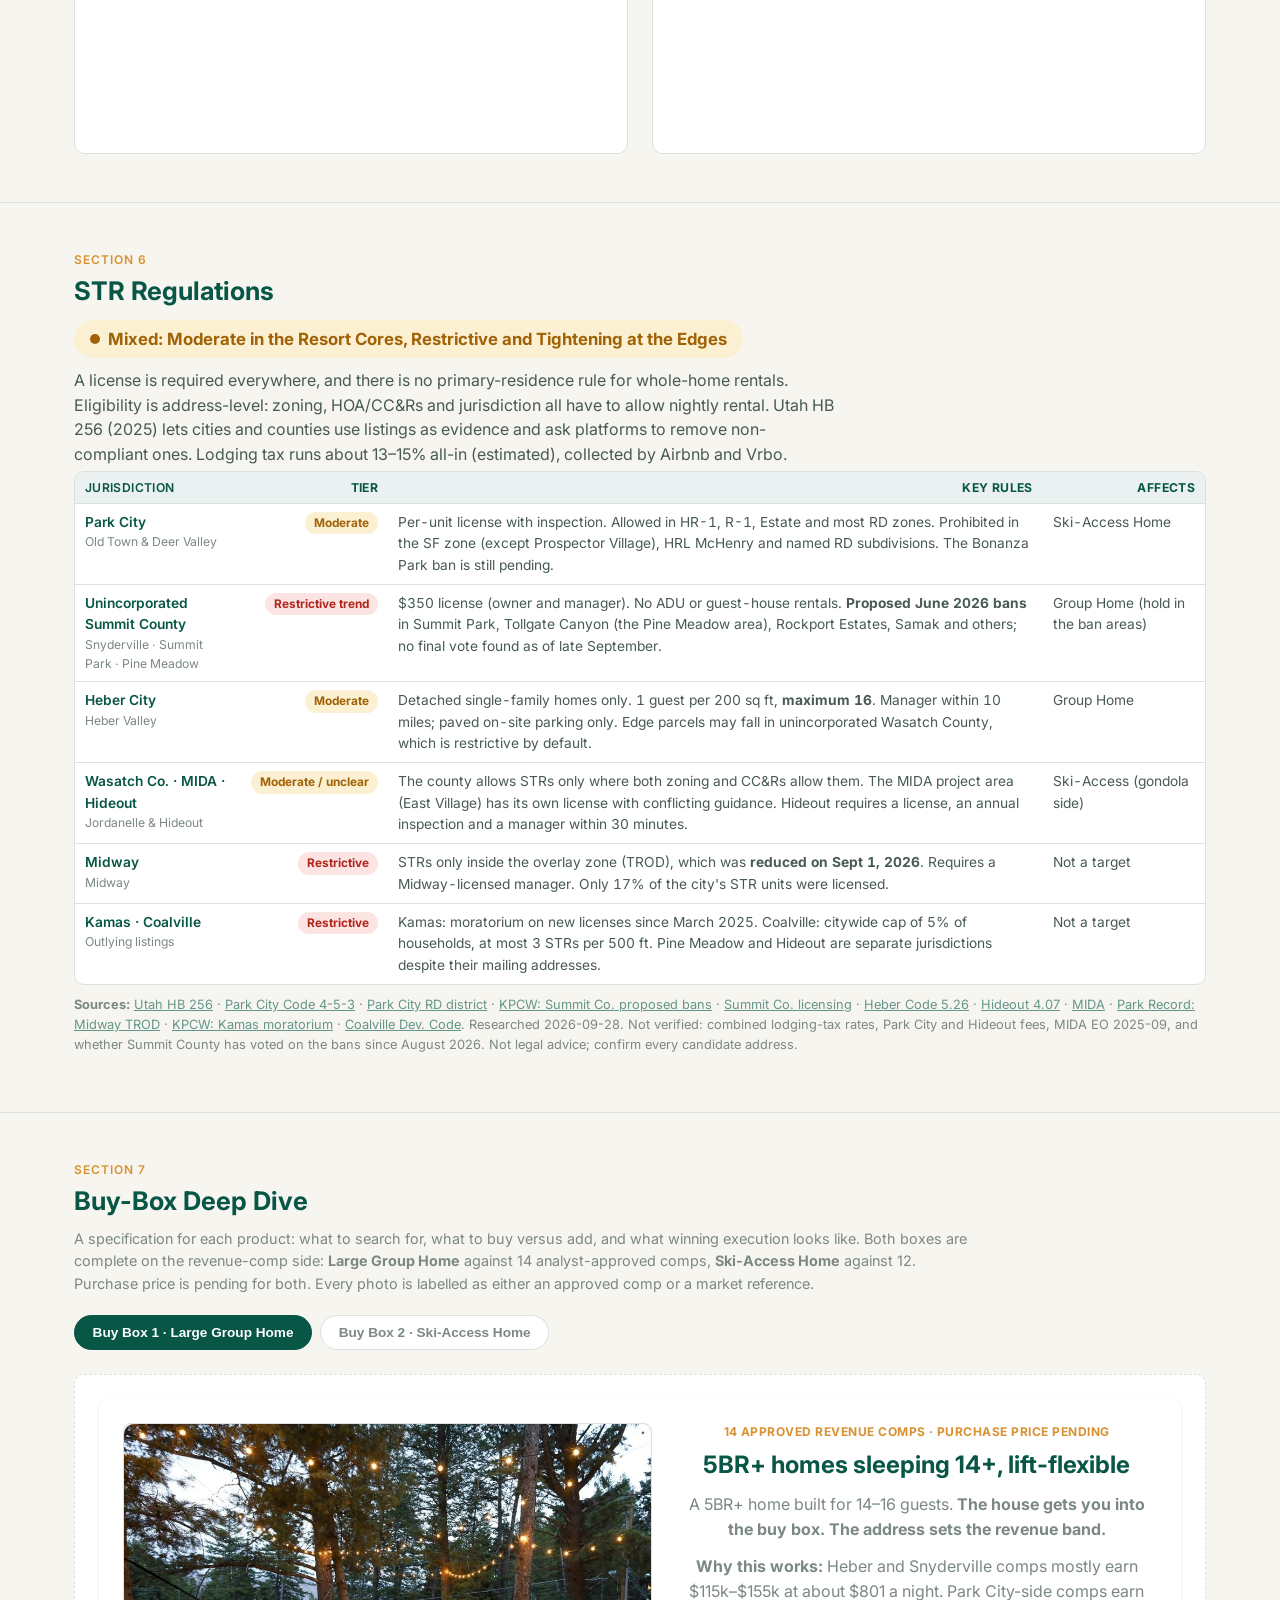
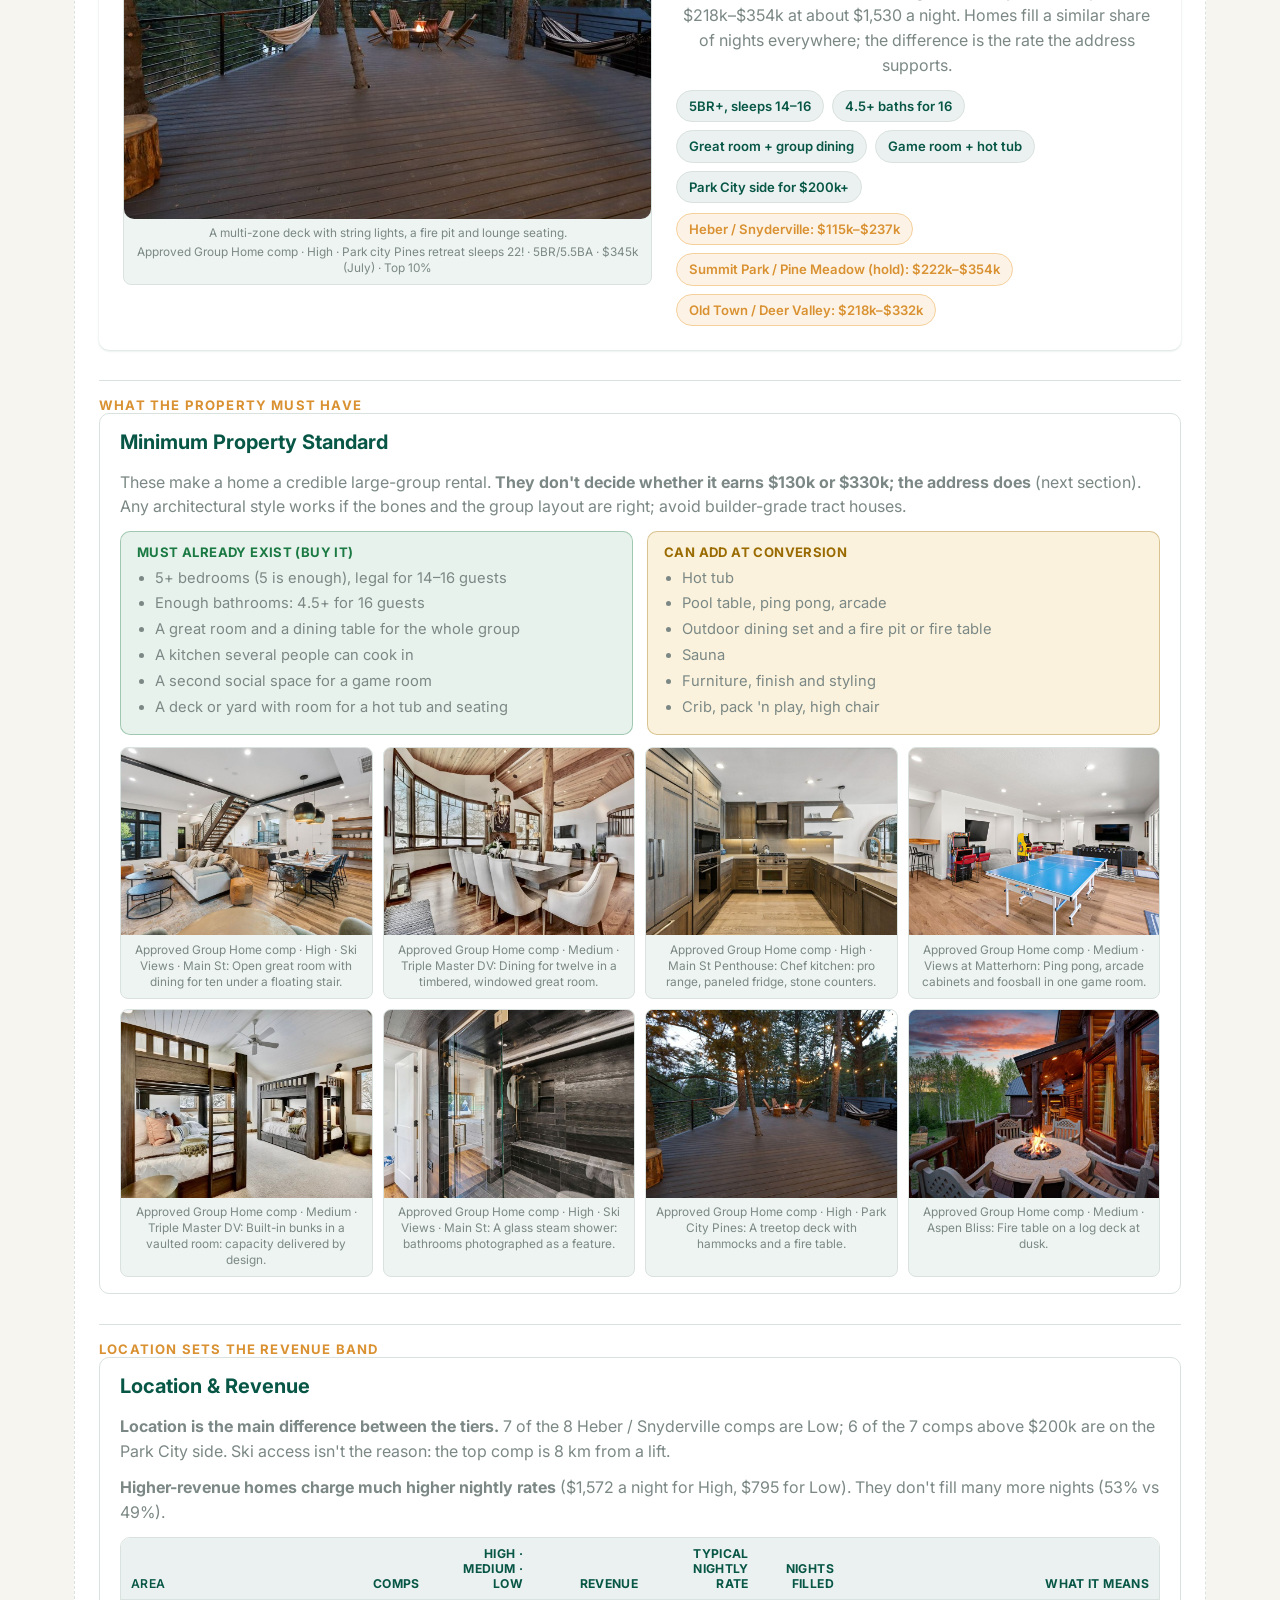
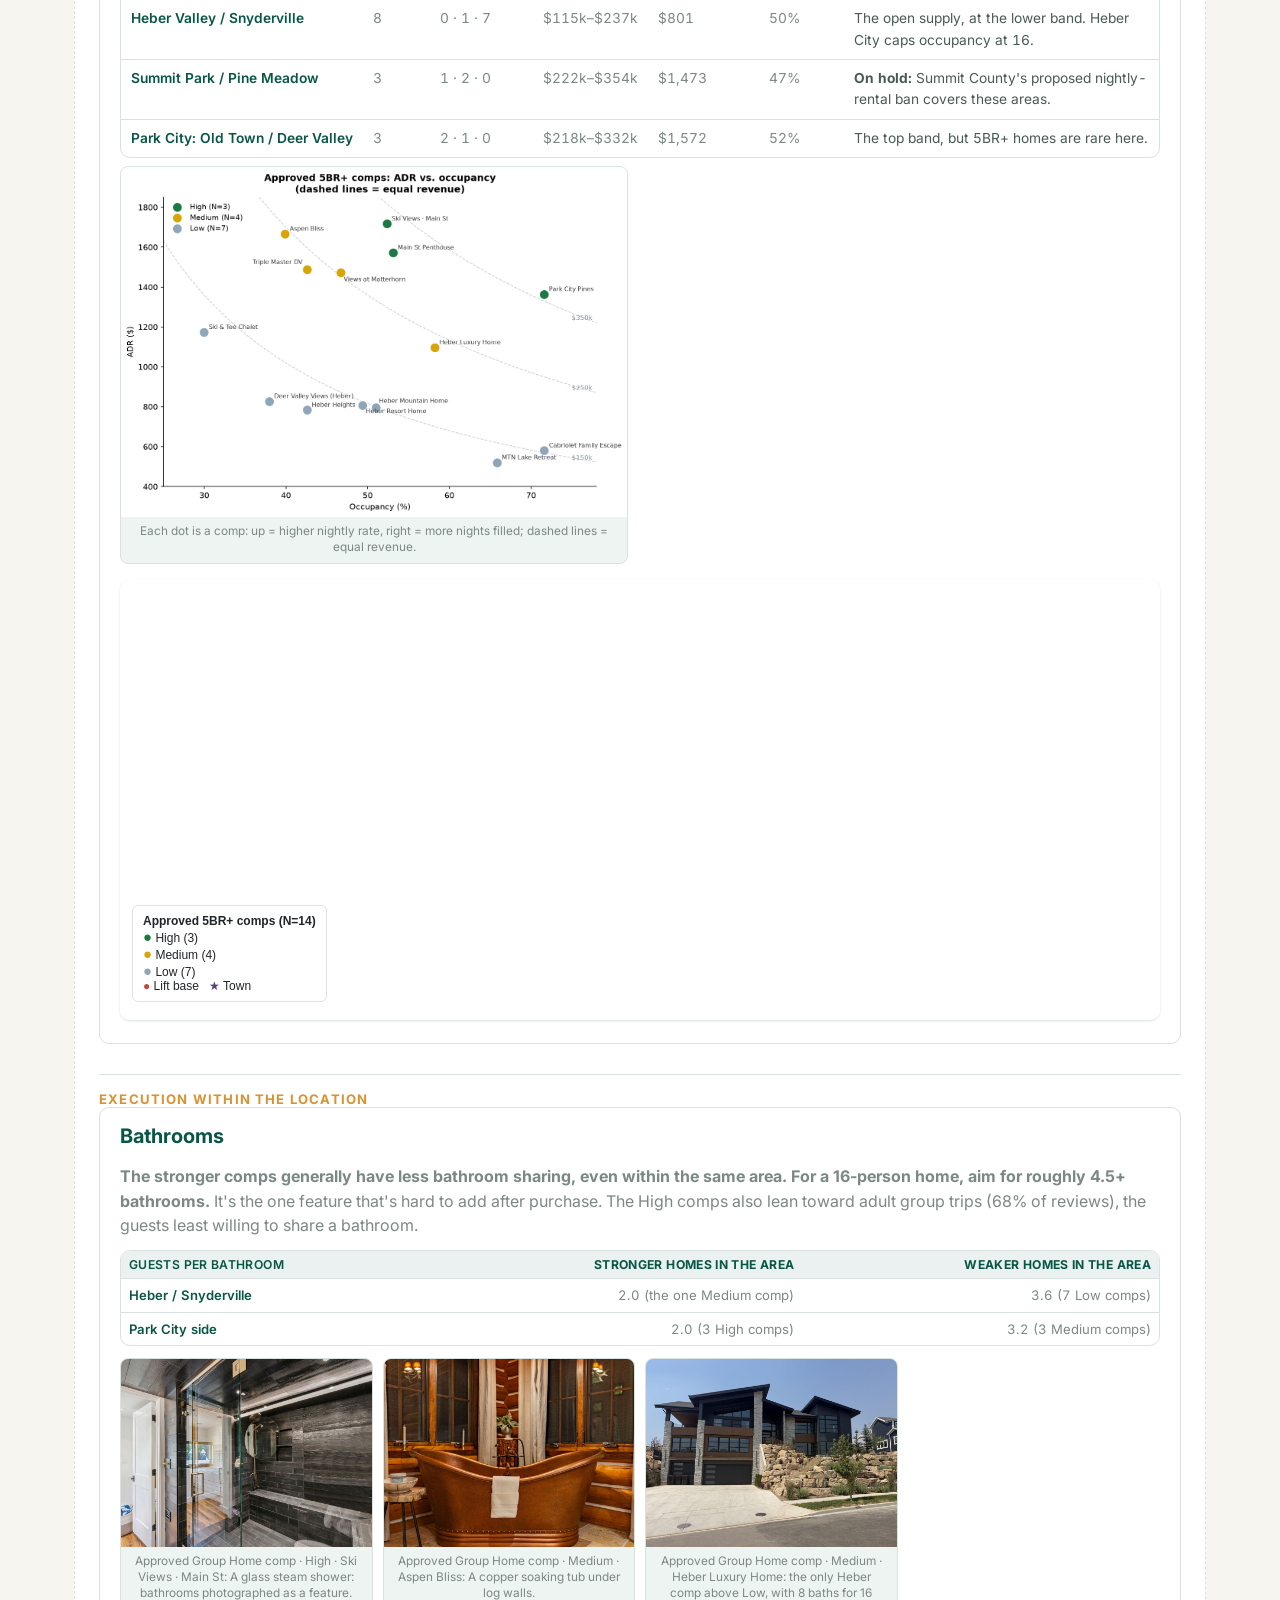
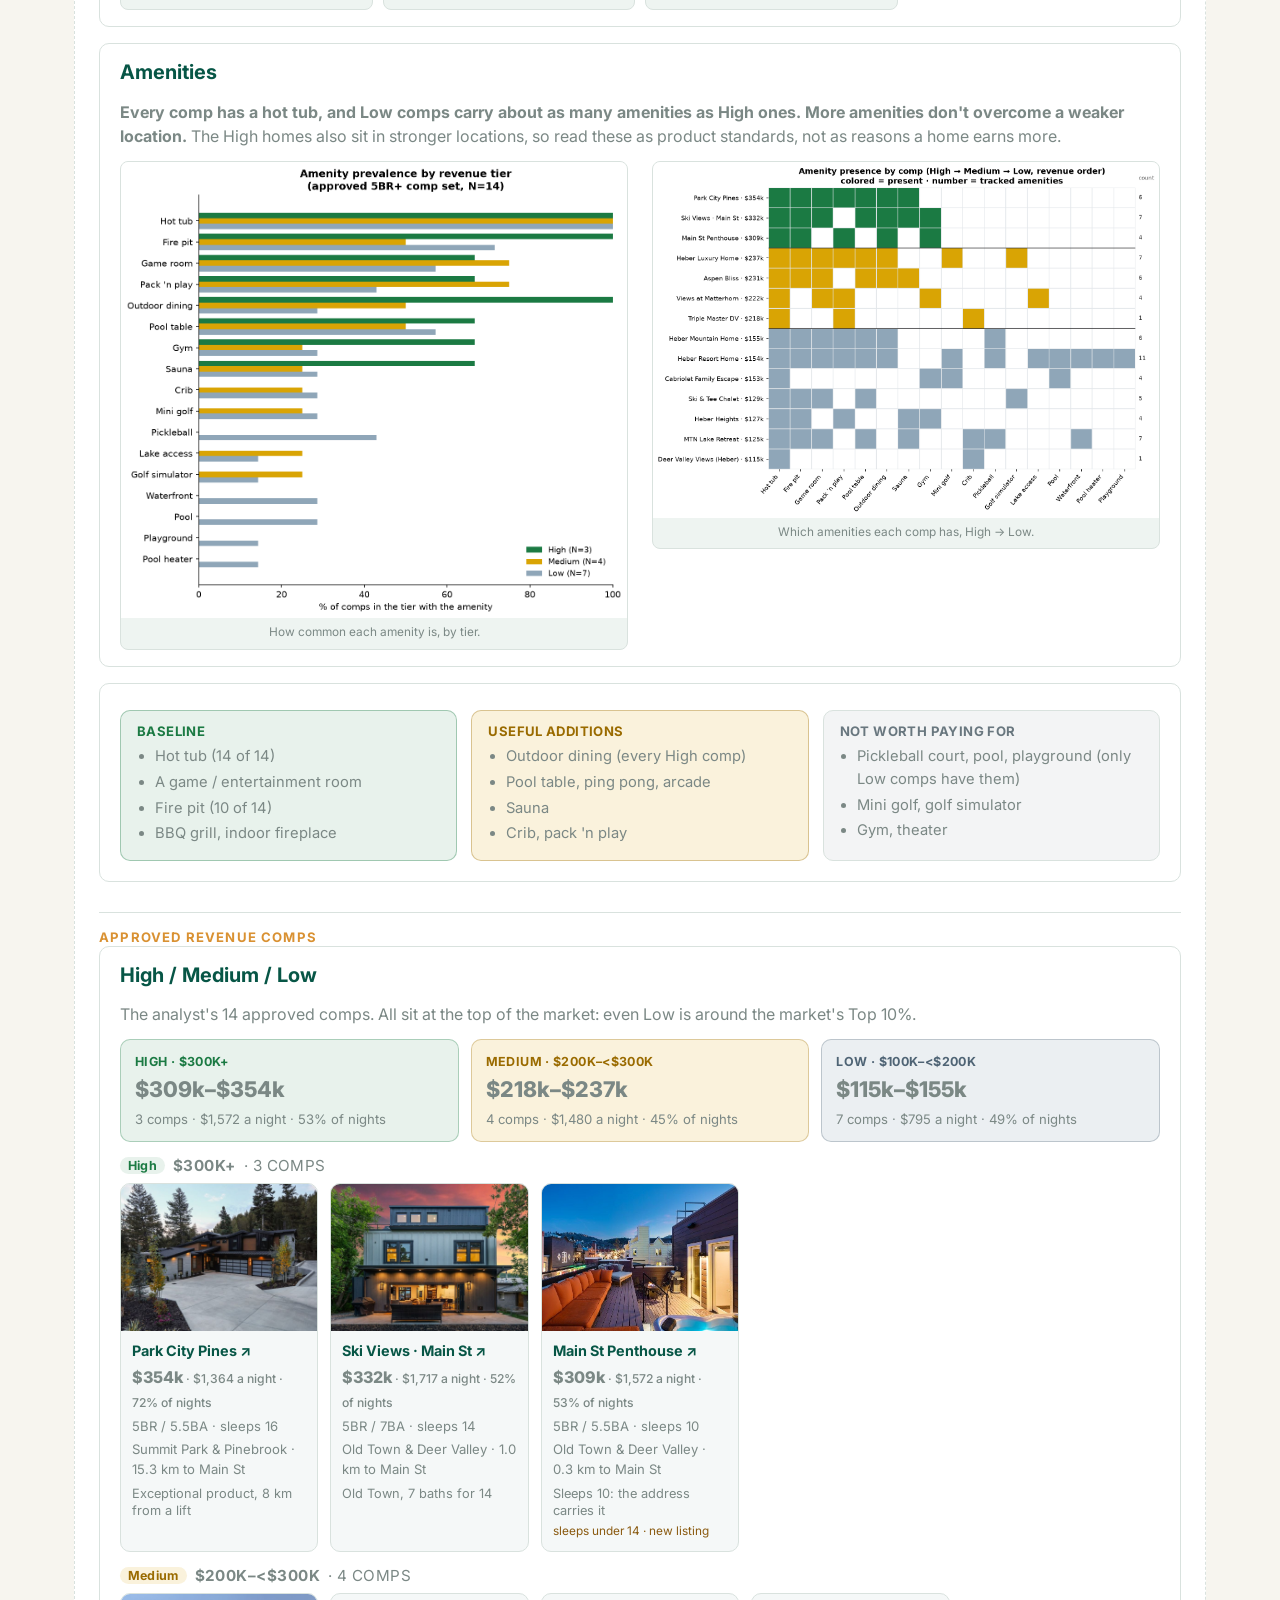
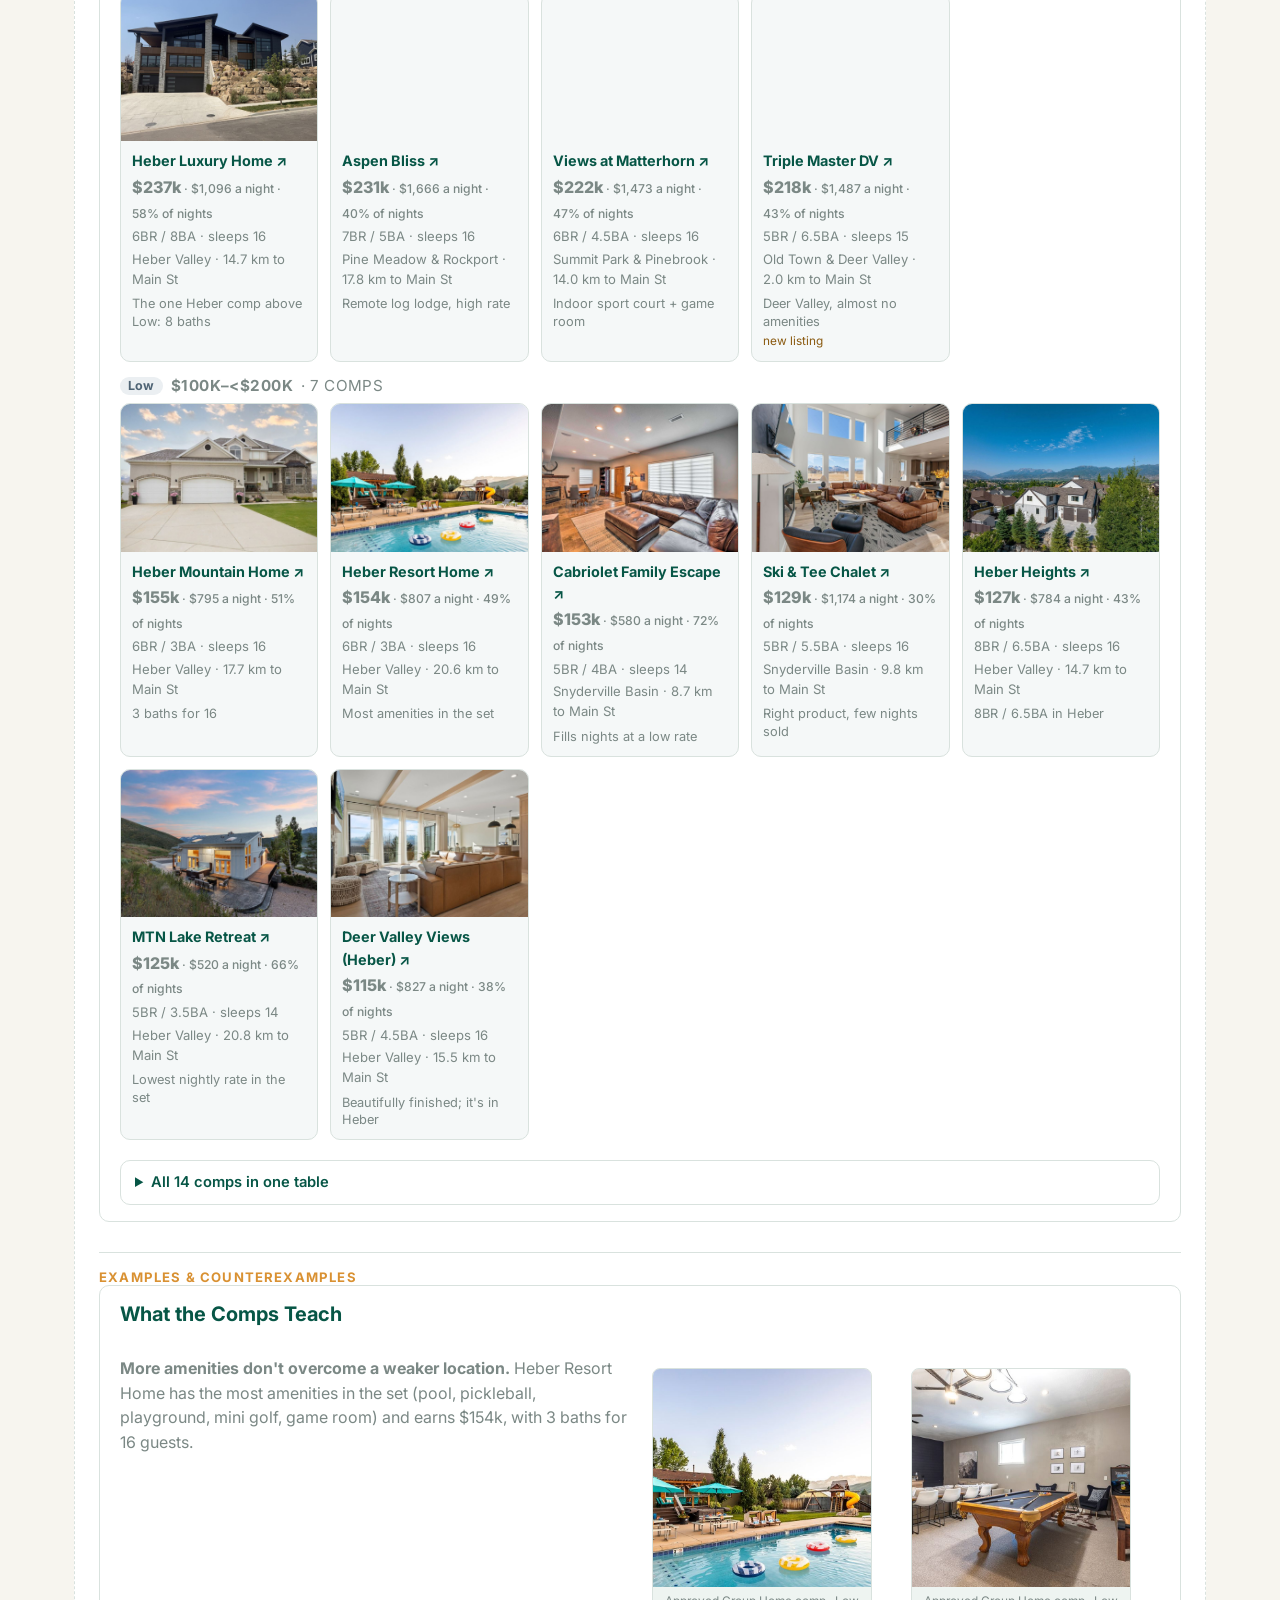
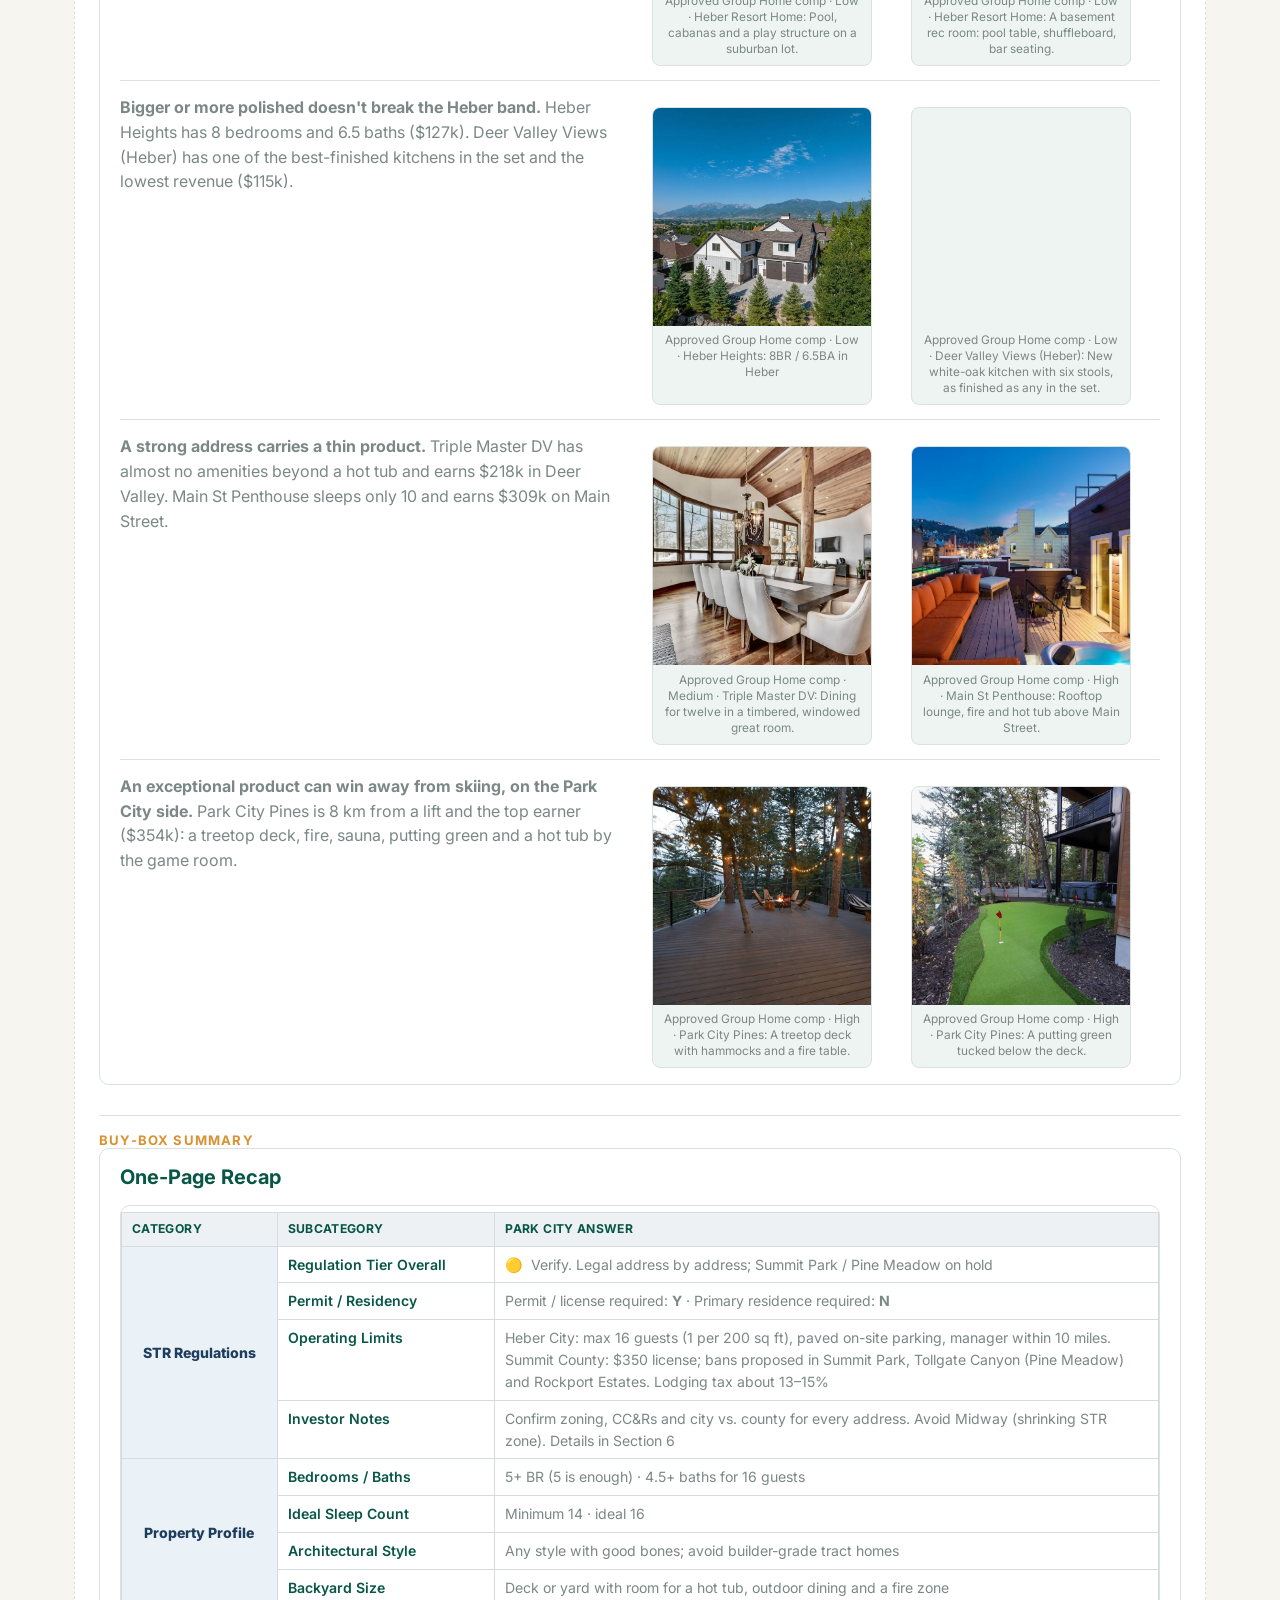
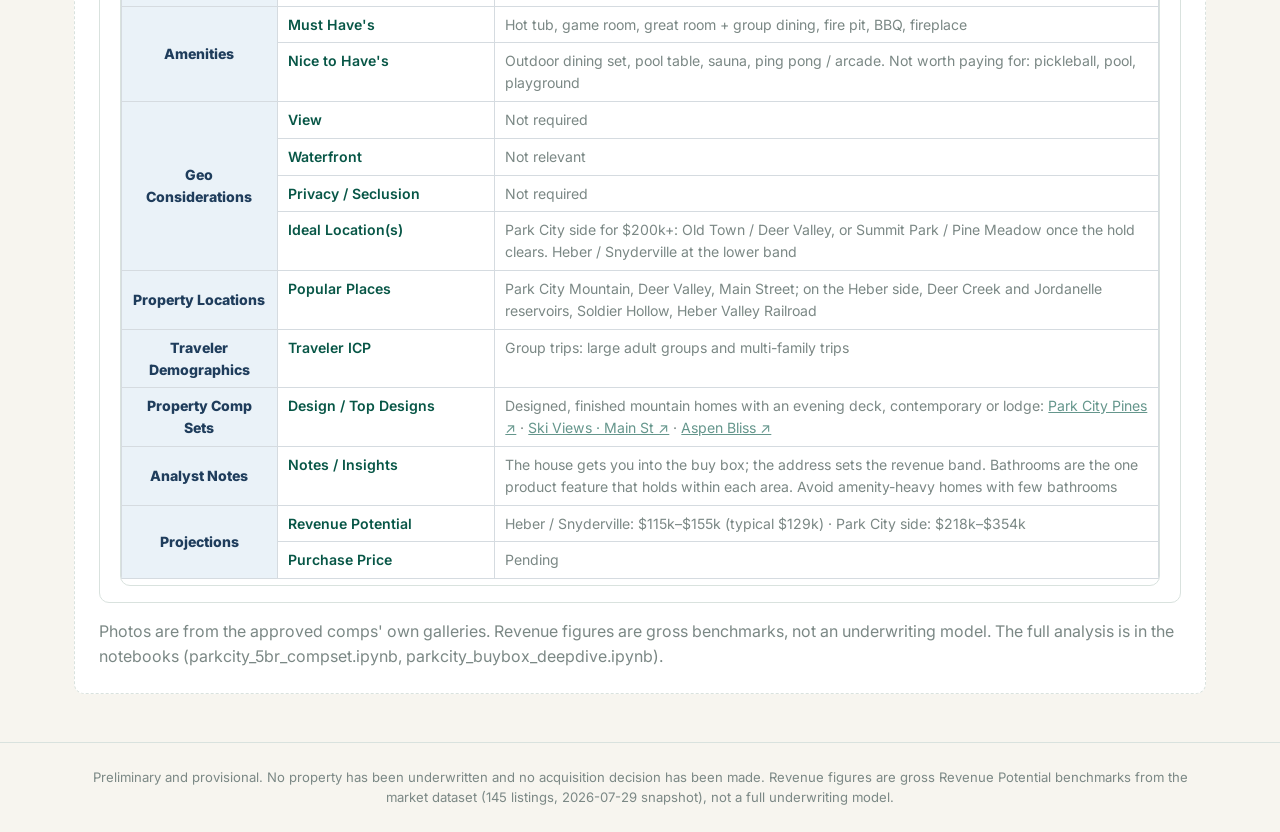
==== commit 6fc93283: "Section 7: One-Page Recap in the BuyBox Template V.2 layout for both buy boxes Replaces the repeated" ====
--- a/index.html
+++ b/index.html
@@ -7,7 +7,7 @@
 <link rel="preconnect" href="https://fonts.googleapis.com" />
 <link href="https://fonts.googleapis.com/css2?family=Inter:wght@400;500;600;700;800&display=swap" rel="stylesheet" />
 <link rel="stylesheet" href="https://cdn.jsdelivr.net/npm/leaflet@1.9.4/dist/leaflet.css" />
-<link rel="stylesheet" href="css/styles.css?v=20261001-pc15" />
+<link rel="stylesheet" href="css/styles.css?v=20261001-pc17" />
 </head>
 <body>
 
@@ -66,7 +66,7 @@
     <div class="container">
       <p class="section-kicker">Section 3</p>
       <h2>Location Analysis</h2>
-      <iframe class="embedded-map embedded-map--tall" src="assets/overview/parkcity_overview_map.html?v=20261001-pc15" loading="lazy" title="Interactive map of Park City area STR revenue tiers, seven reference areas, the 2 km ski-access zone, and demand-driver landmarks"></iframe>
+      <iframe class="embedded-map embedded-map--tall" src="assets/overview/parkcity_overview_map.html?v=20261001-pc17" loading="lazy" title="Interactive map of Park City area STR revenue tiers, seven reference areas, the 2 km ski-access zone, and demand-driver landmarks"></iframe>
       <p id="map-interpretation" class="caption"></p>
 
       <h3 class="subsection-title">When Does Location Matter? Bedrooms × Ski Access</h3>
@@ -175,18 +175,18 @@
 
 <script src="https://cdn.jsdelivr.net/npm/chart.js@4.4.4/dist/chart.umd.min.js"></script>
 <script src="https://cdn.jsdelivr.net/npm/leaflet@1.9.4/dist/leaflet.js"></script>
-<script src="js/region_data.js?v=20261001-pc15"></script>
-<script src="js/deepdive_data.js?v=20261001-pc15"></script>
-<script src="js/compset_data.js?v=20261001-pc15"></script>
-<script src="js/compset_ski_data.js?v=20261001-pc15"></script>
-<script src="js/data.js?v=20261001-pc15"></script>
-<script src="js/render.js?v=20261001-pc15"></script>
-<script src="js/research.js?v=20261001-pc15"></script>
-<script src="js/deepdive.js?v=20261001-pc15"></script>
-<script src="js/compset.js?v=20261001-pc15"></script>
-<script src="js/destination.js?v=20261001-pc15"></script>
-<script src="js/deepdive_content.js?v=20261001-pc15"></script>
-<script src="js/charts.js?v=20261001-pc15"></script>
-<script src="js/main.js?v=20261001-pc15"></script>
+<script src="js/region_data.js?v=20261001-pc17"></script>
+<script src="js/deepdive_data.js?v=20261001-pc17"></script>
+<script src="js/compset_data.js?v=20261001-pc17"></script>
+<script src="js/compset_ski_data.js?v=20261001-pc17"></script>
+<script src="js/data.js?v=20261001-pc17"></script>
+<script src="js/render.js?v=20261001-pc17"></script>
+<script src="js/research.js?v=20261001-pc17"></script>
+<script src="js/deepdive.js?v=20261001-pc17"></script>
+<script src="js/compset.js?v=20261001-pc17"></script>
+<script src="js/destination.js?v=20261001-pc17"></script>
+<script src="js/deepdive_content.js?v=20261001-pc17"></script>
+<script src="js/charts.js?v=20261001-pc17"></script>
+<script src="js/main.js?v=20261001-pc17"></script>
 </body>
 </html>
--- a/css/styles.css
+++ b/css/styles.css
@@ -742,3 +742,11 @@
 .dest-sources { font-size: 0.74rem; color: var(--color-text-muted); margin-top: 14px; }
 @media (max-width: 860px) { .dest-layout { grid-template-columns: 1fr; } .dest-map { height: 400px; } }
 .leaflet-tooltip.dest-tip { font: 700 11px/1.3 Inter, Arial, sans-serif; color: #263238; border-radius: 6px; padding: 2px 7px; box-shadow: 0 1px 3px rgba(0,0,0,0.2); }
+
+/* One-Page Recap in the BuyBox Template V.2 layout */
+.bb-template { width: 100%; border-collapse: collapse; font-size: 0.88rem; margin: 6px 0; }
+.bb-template th, .bb-template td { border: 1px solid #d5dbe0; padding: 7px 10px; text-align: left; vertical-align: top; }
+.bb-template thead th { background: #eef1f4; color: var(--color-primary); font-size: 0.76rem; text-transform: uppercase; letter-spacing: 0.03em; }
+.bb-template__cat { background: #eaf2f8; color: #1f3d5c; font-weight: 800; width: 15%; text-align: center !important; vertical-align: middle !important; }
+.bb-template__sub { width: 21%; font-weight: 600; color: var(--color-primary); }
+@media (max-width: 600px) { .bb-template { font-size: 0.82rem; } .bb-template th, .bb-template td { padding: 6px 7px; } }
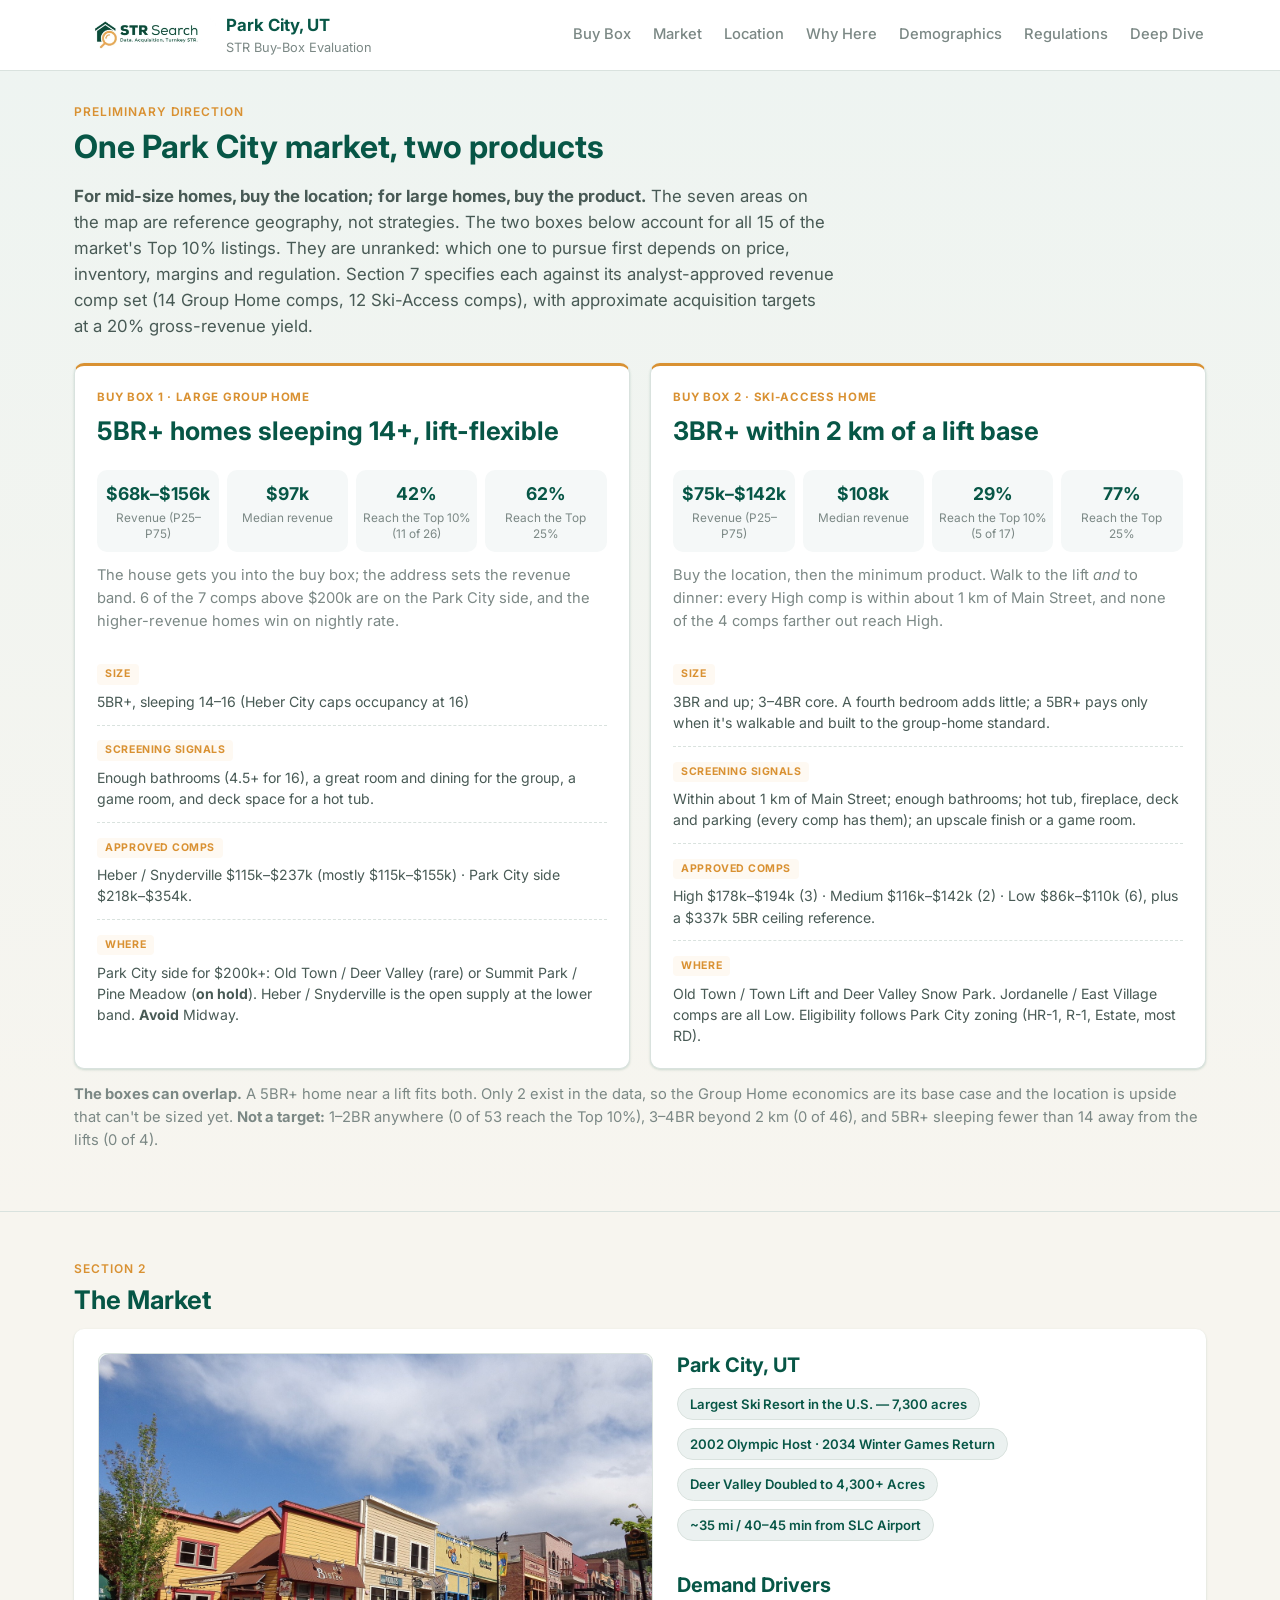
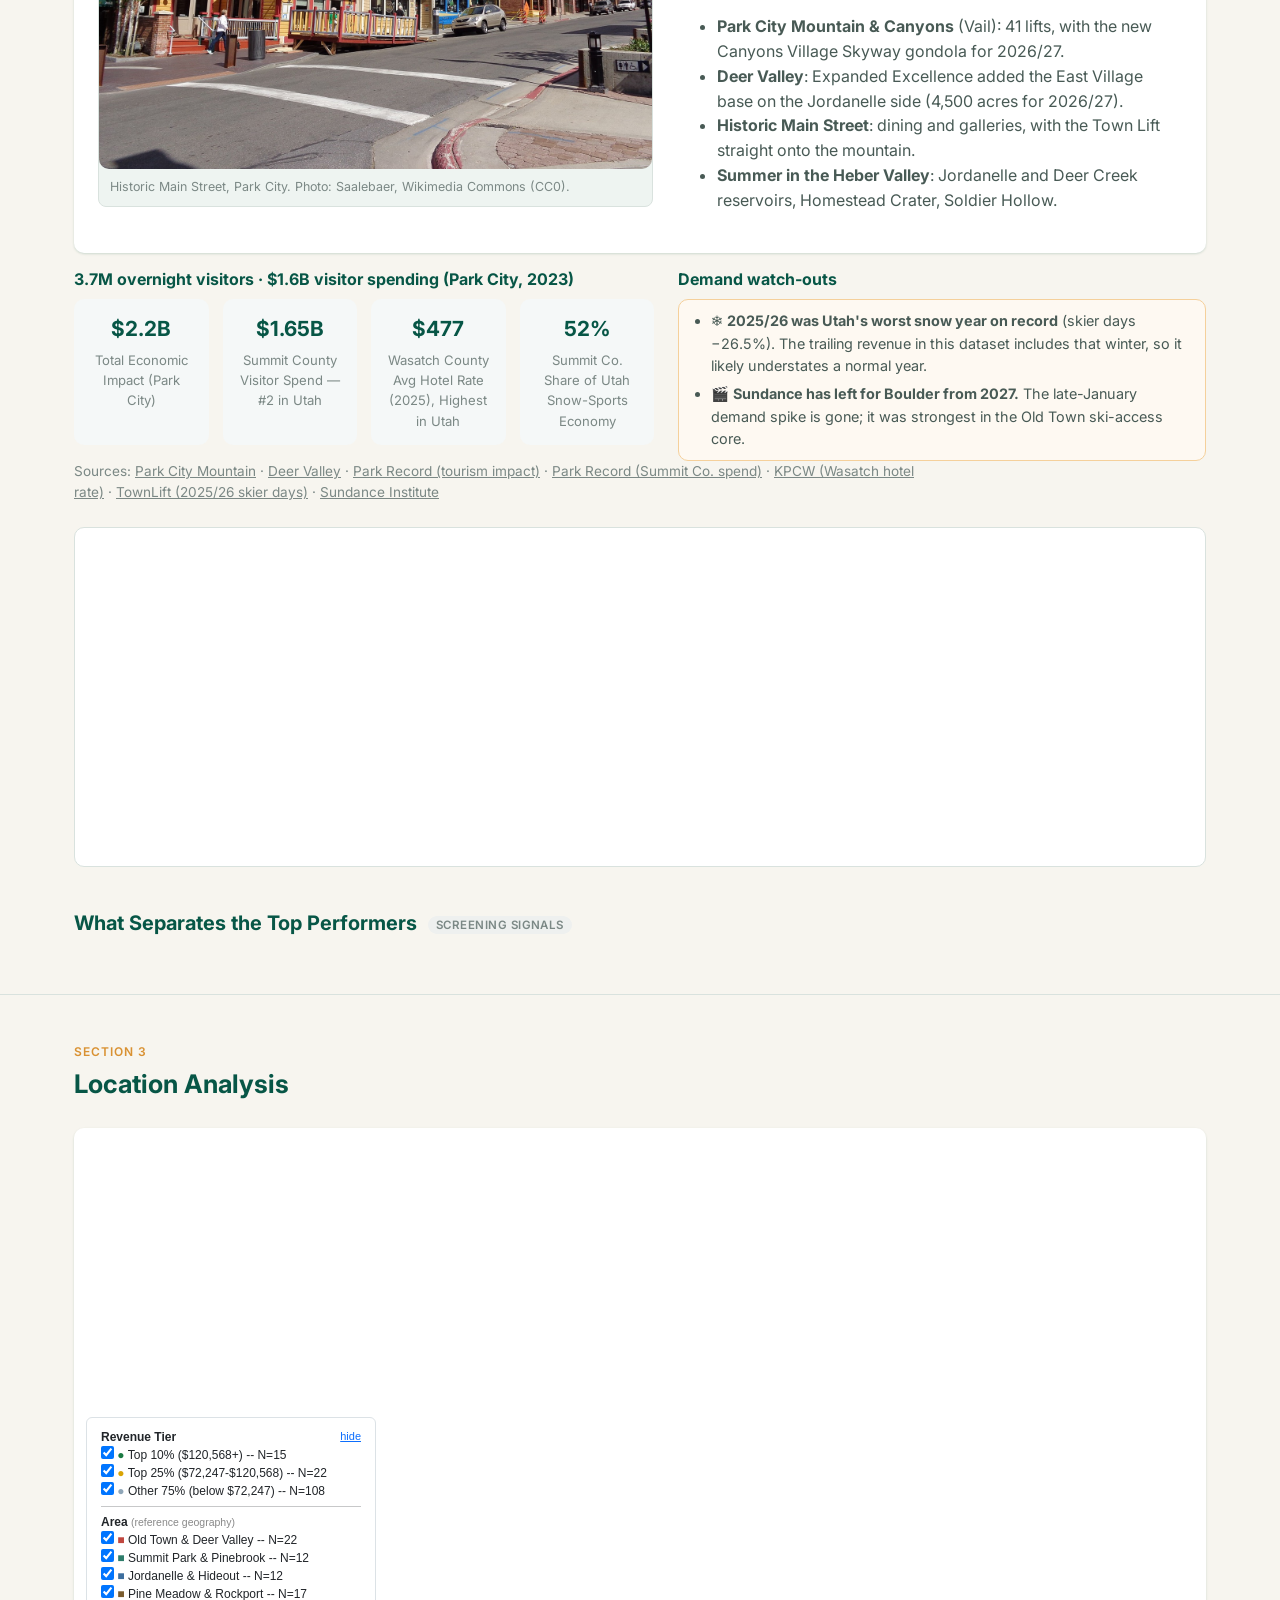
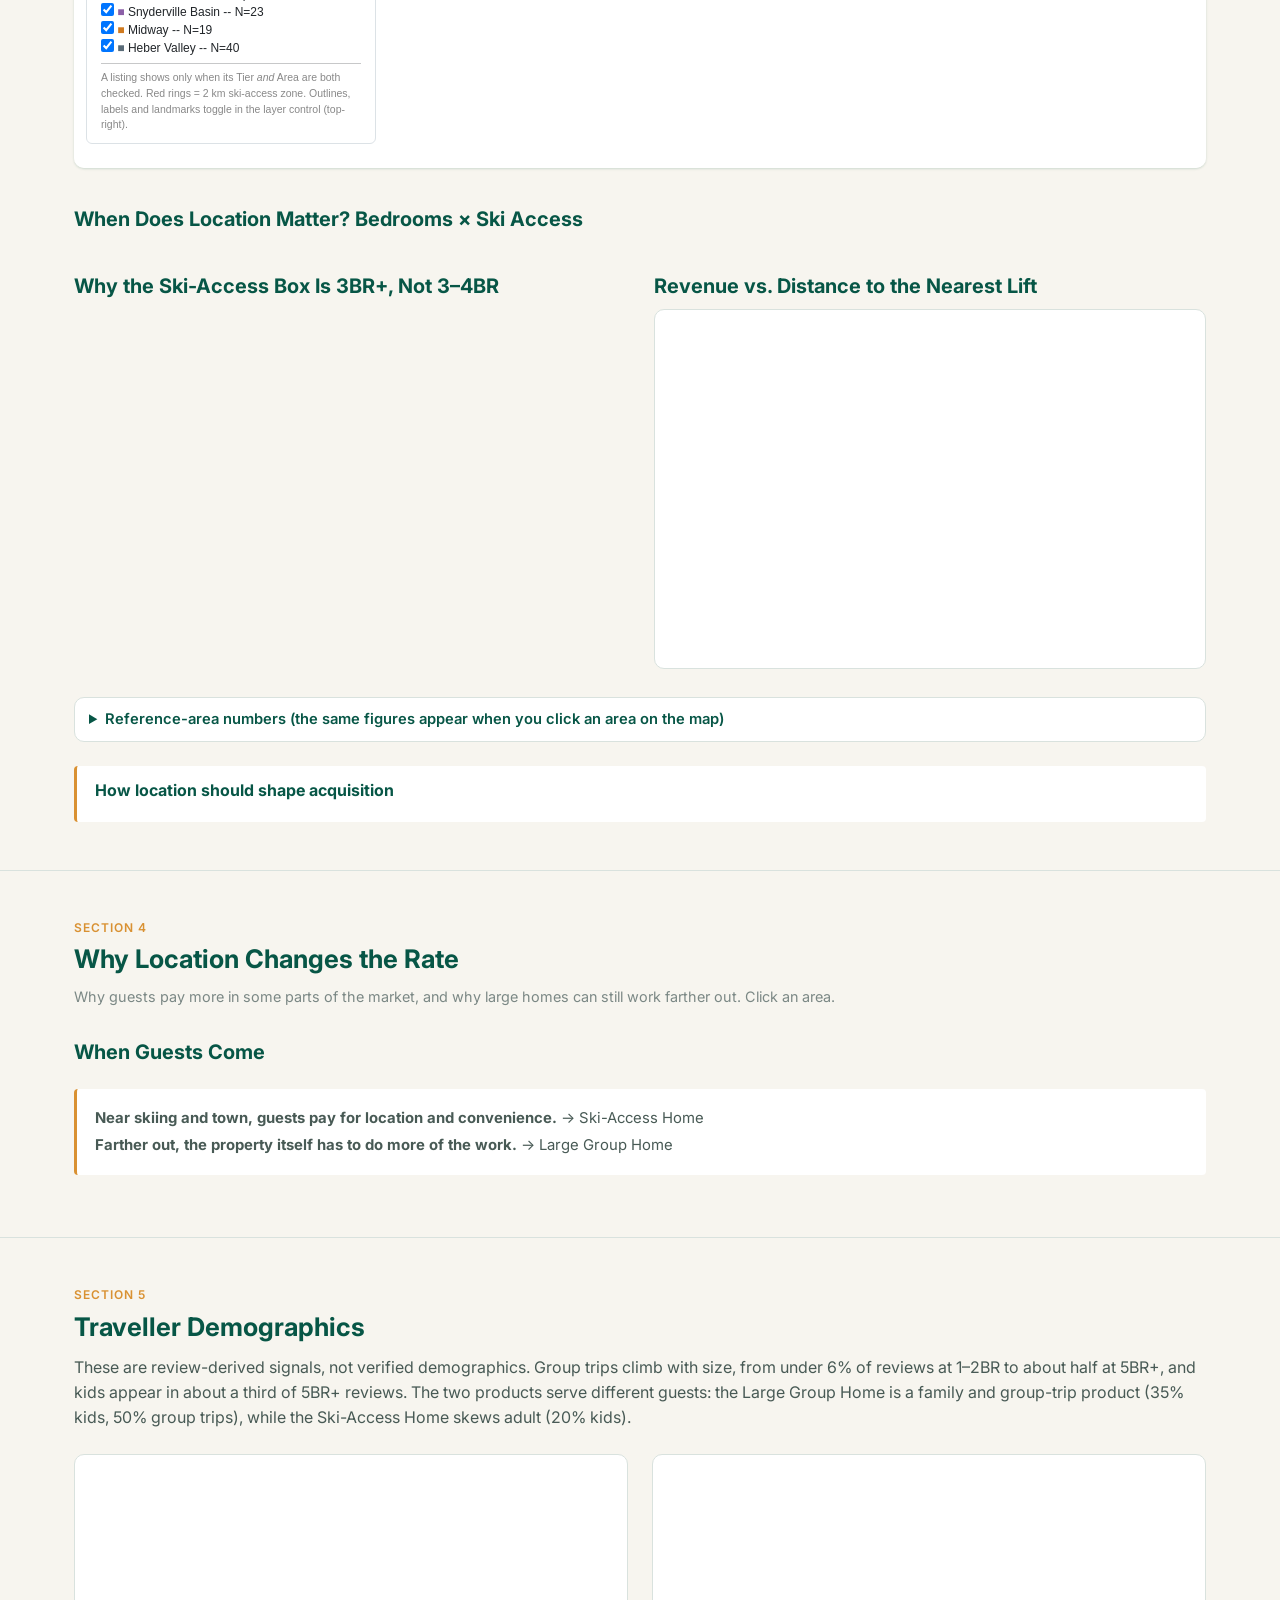
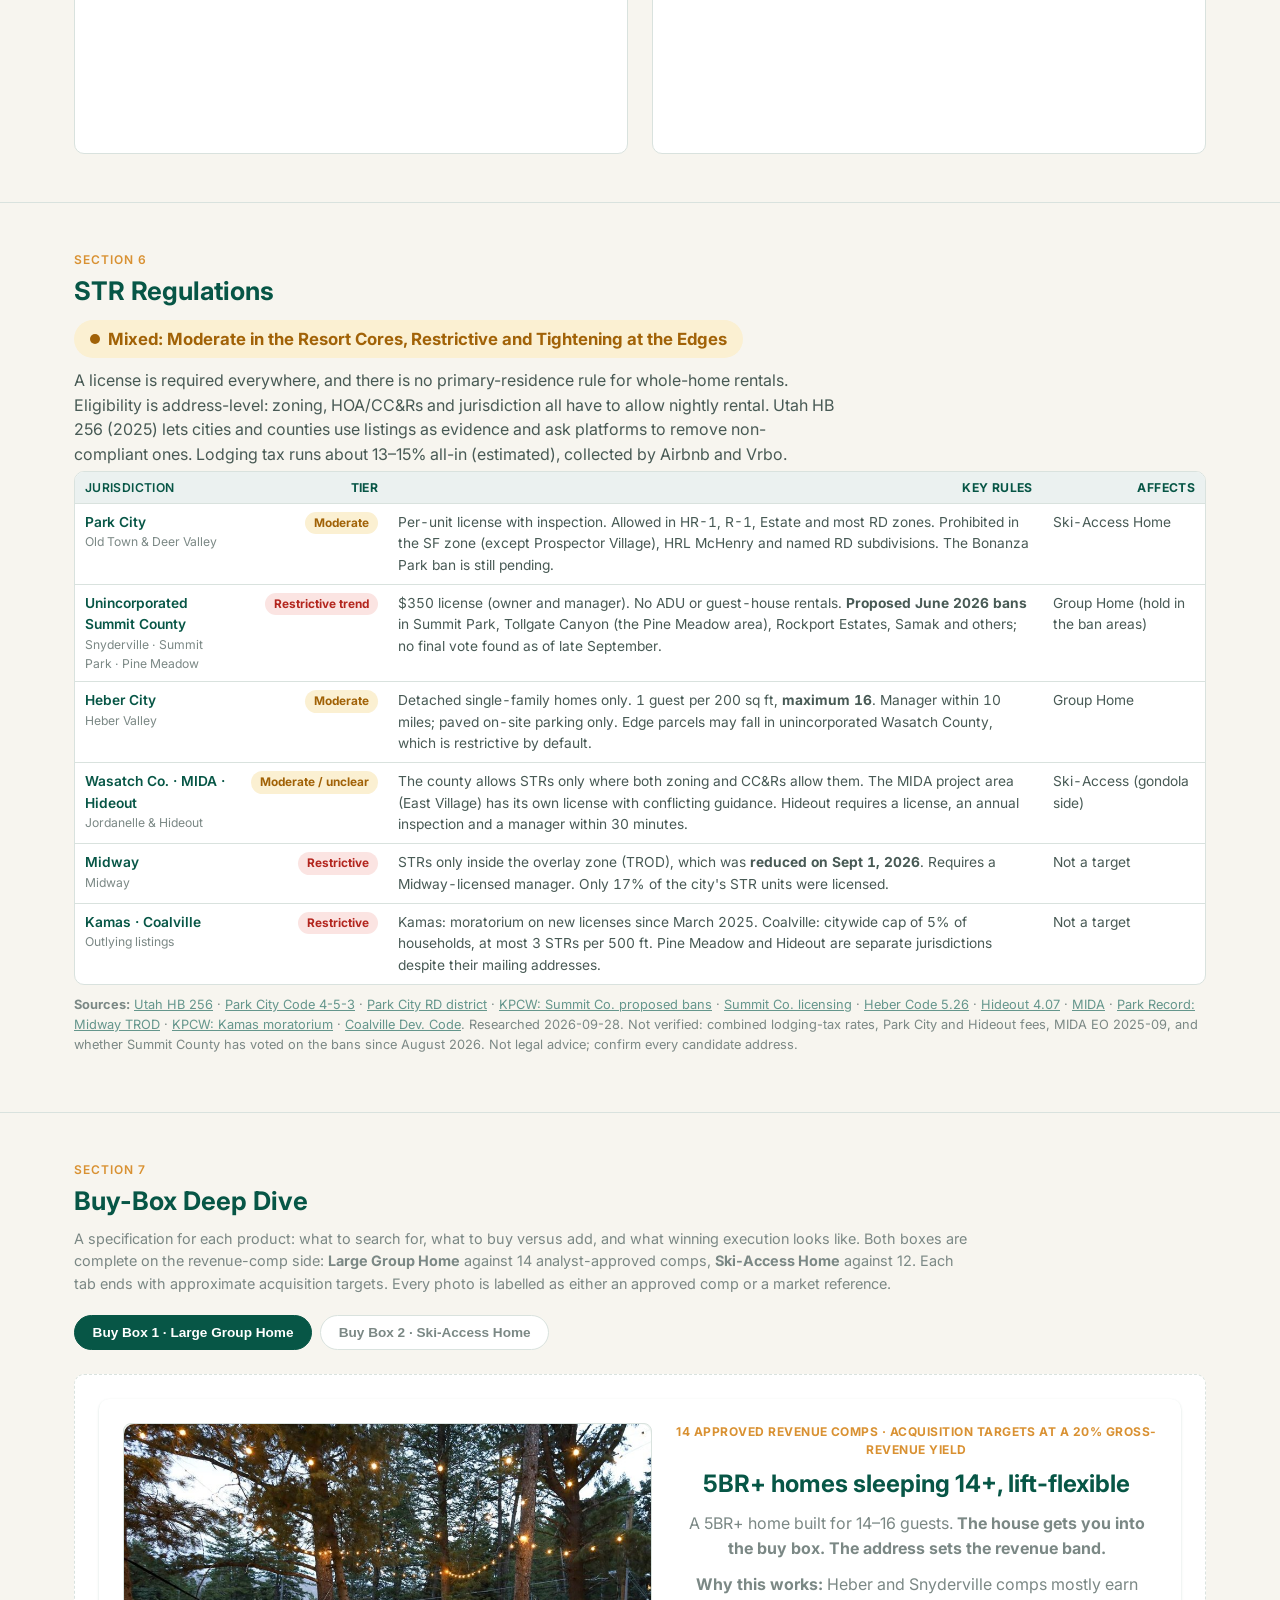
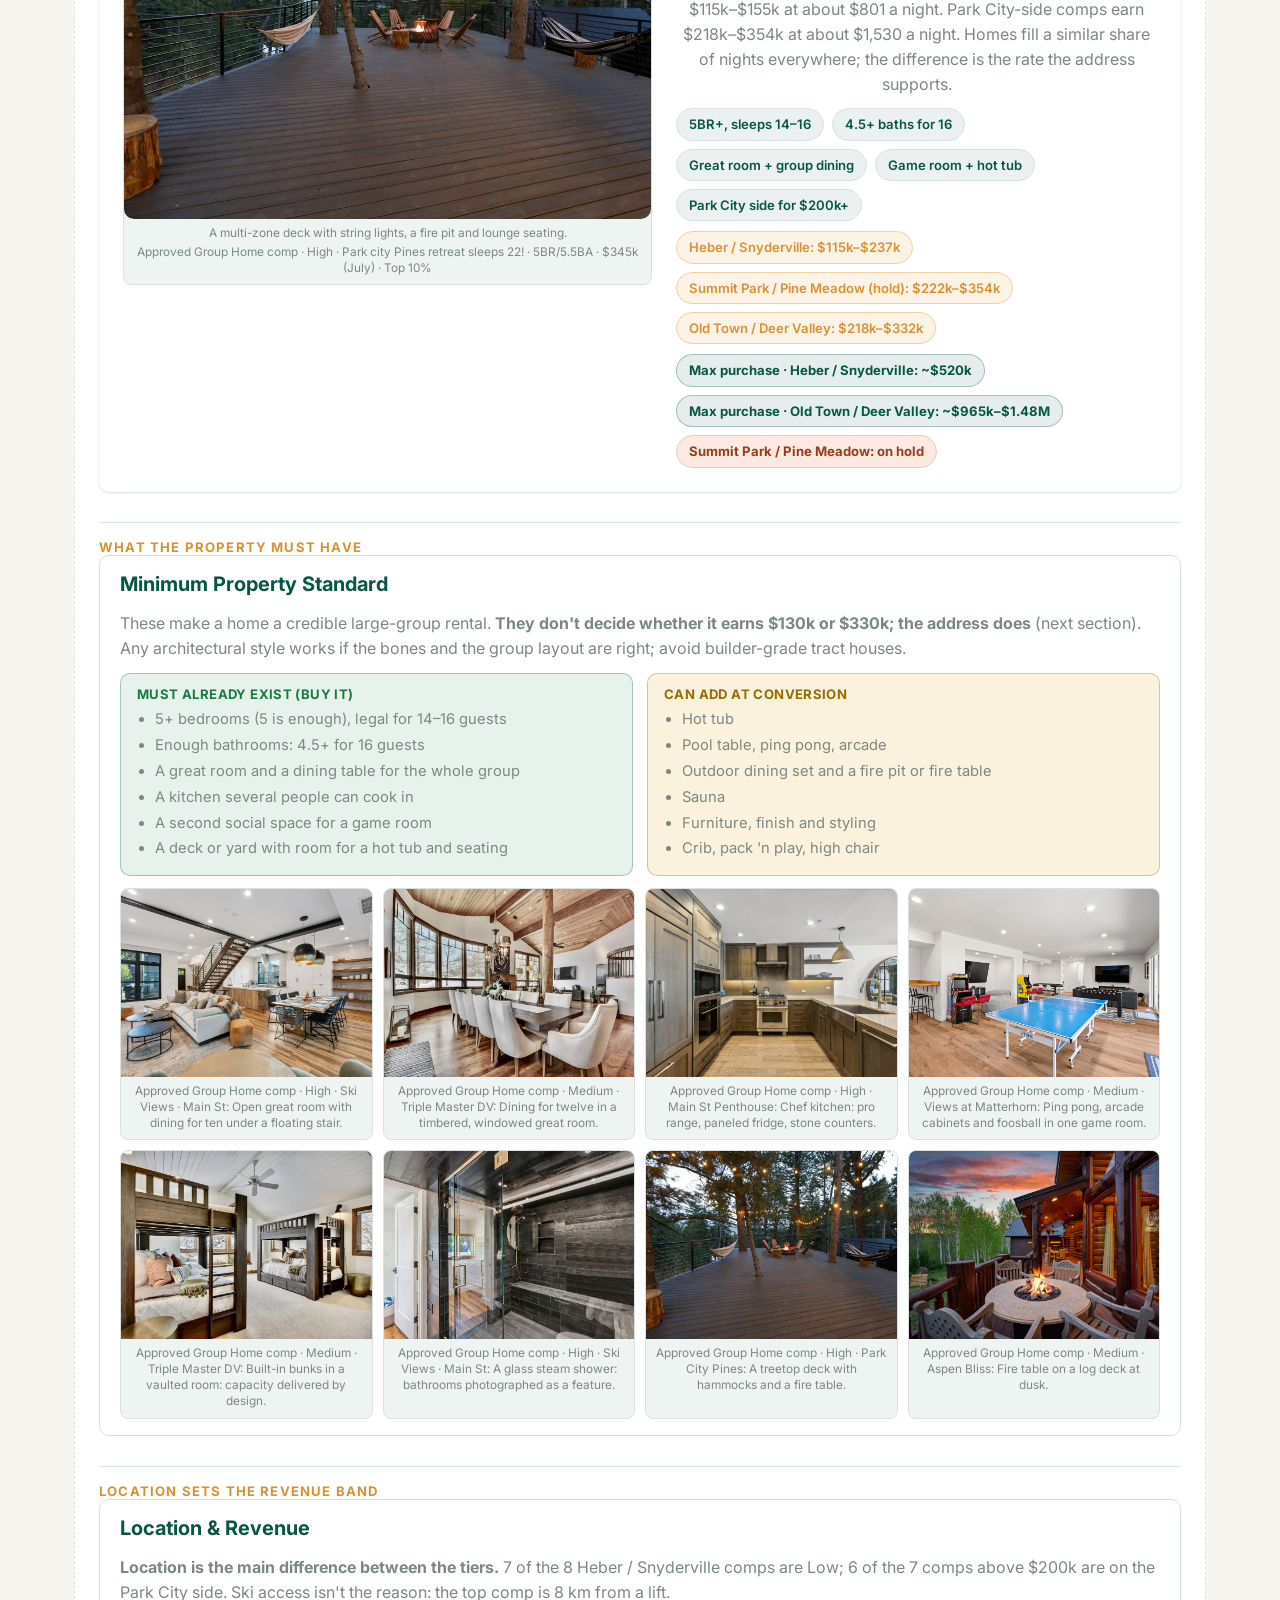
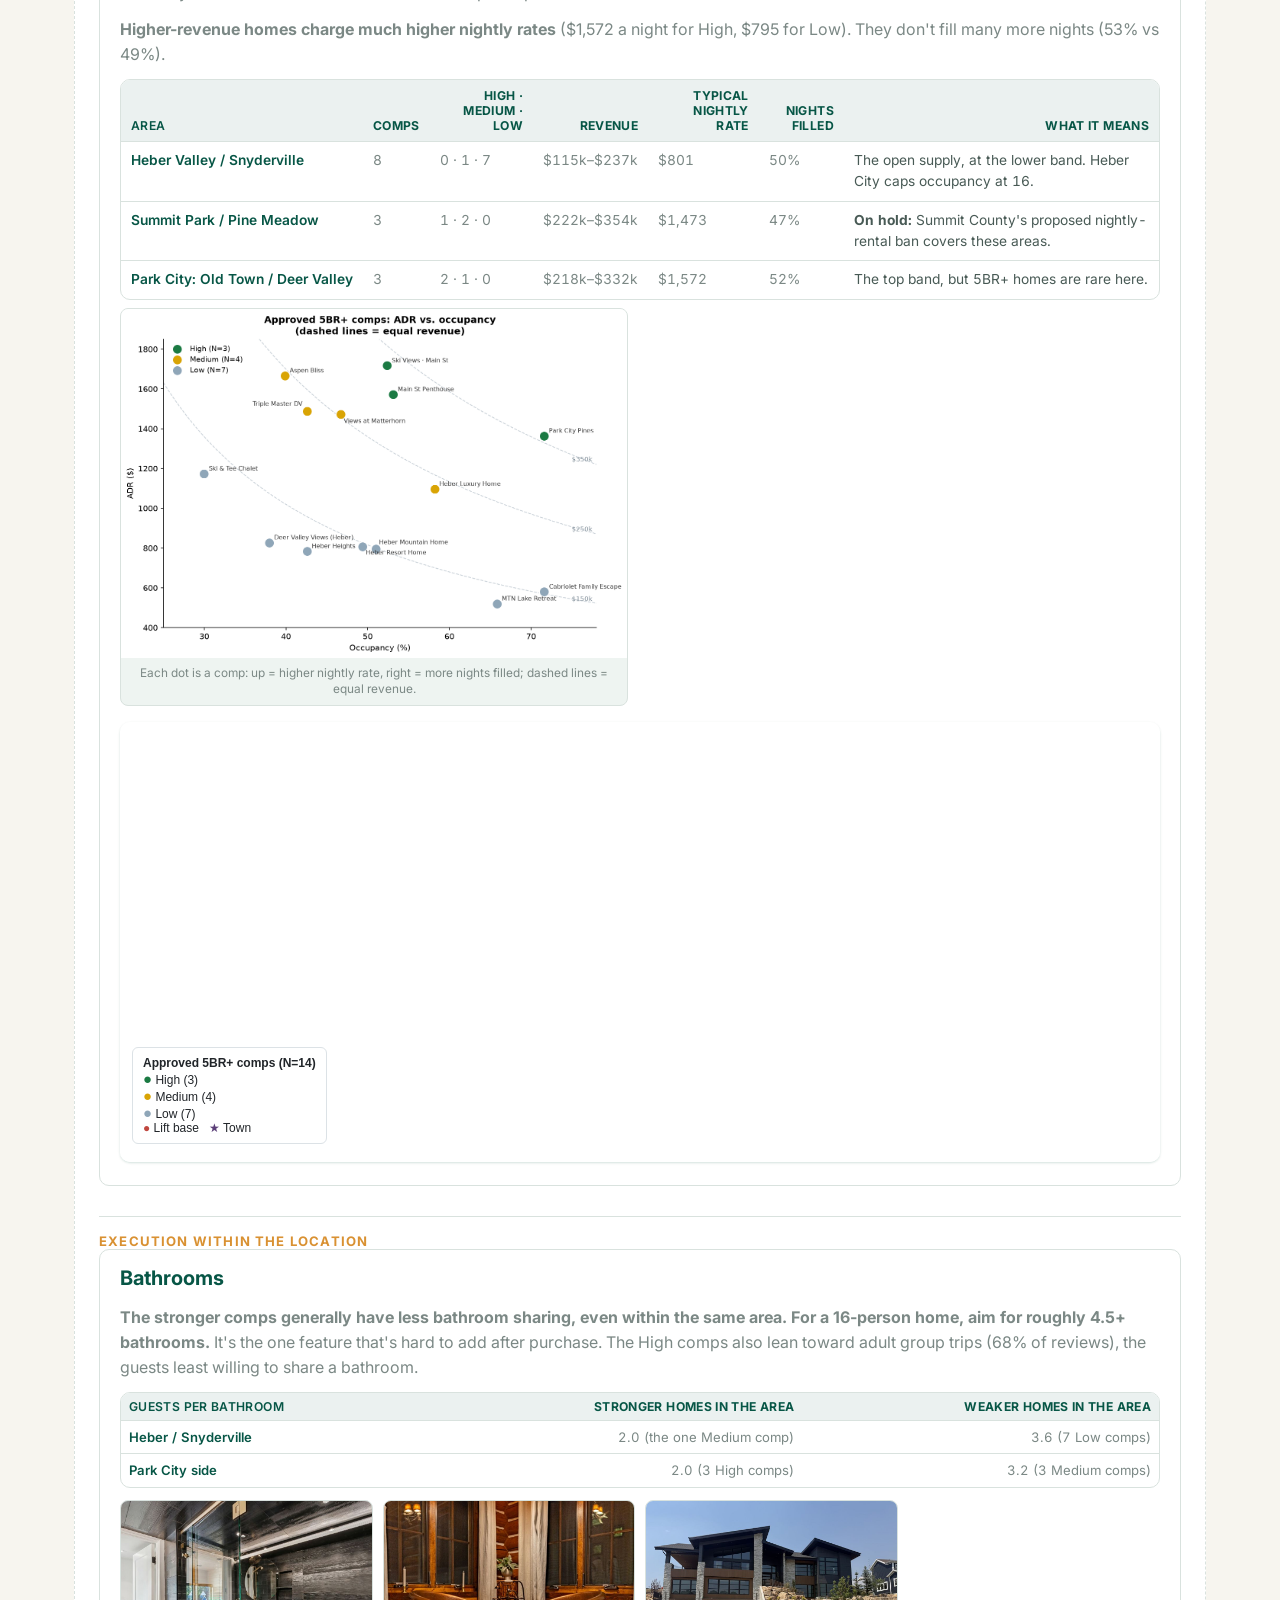
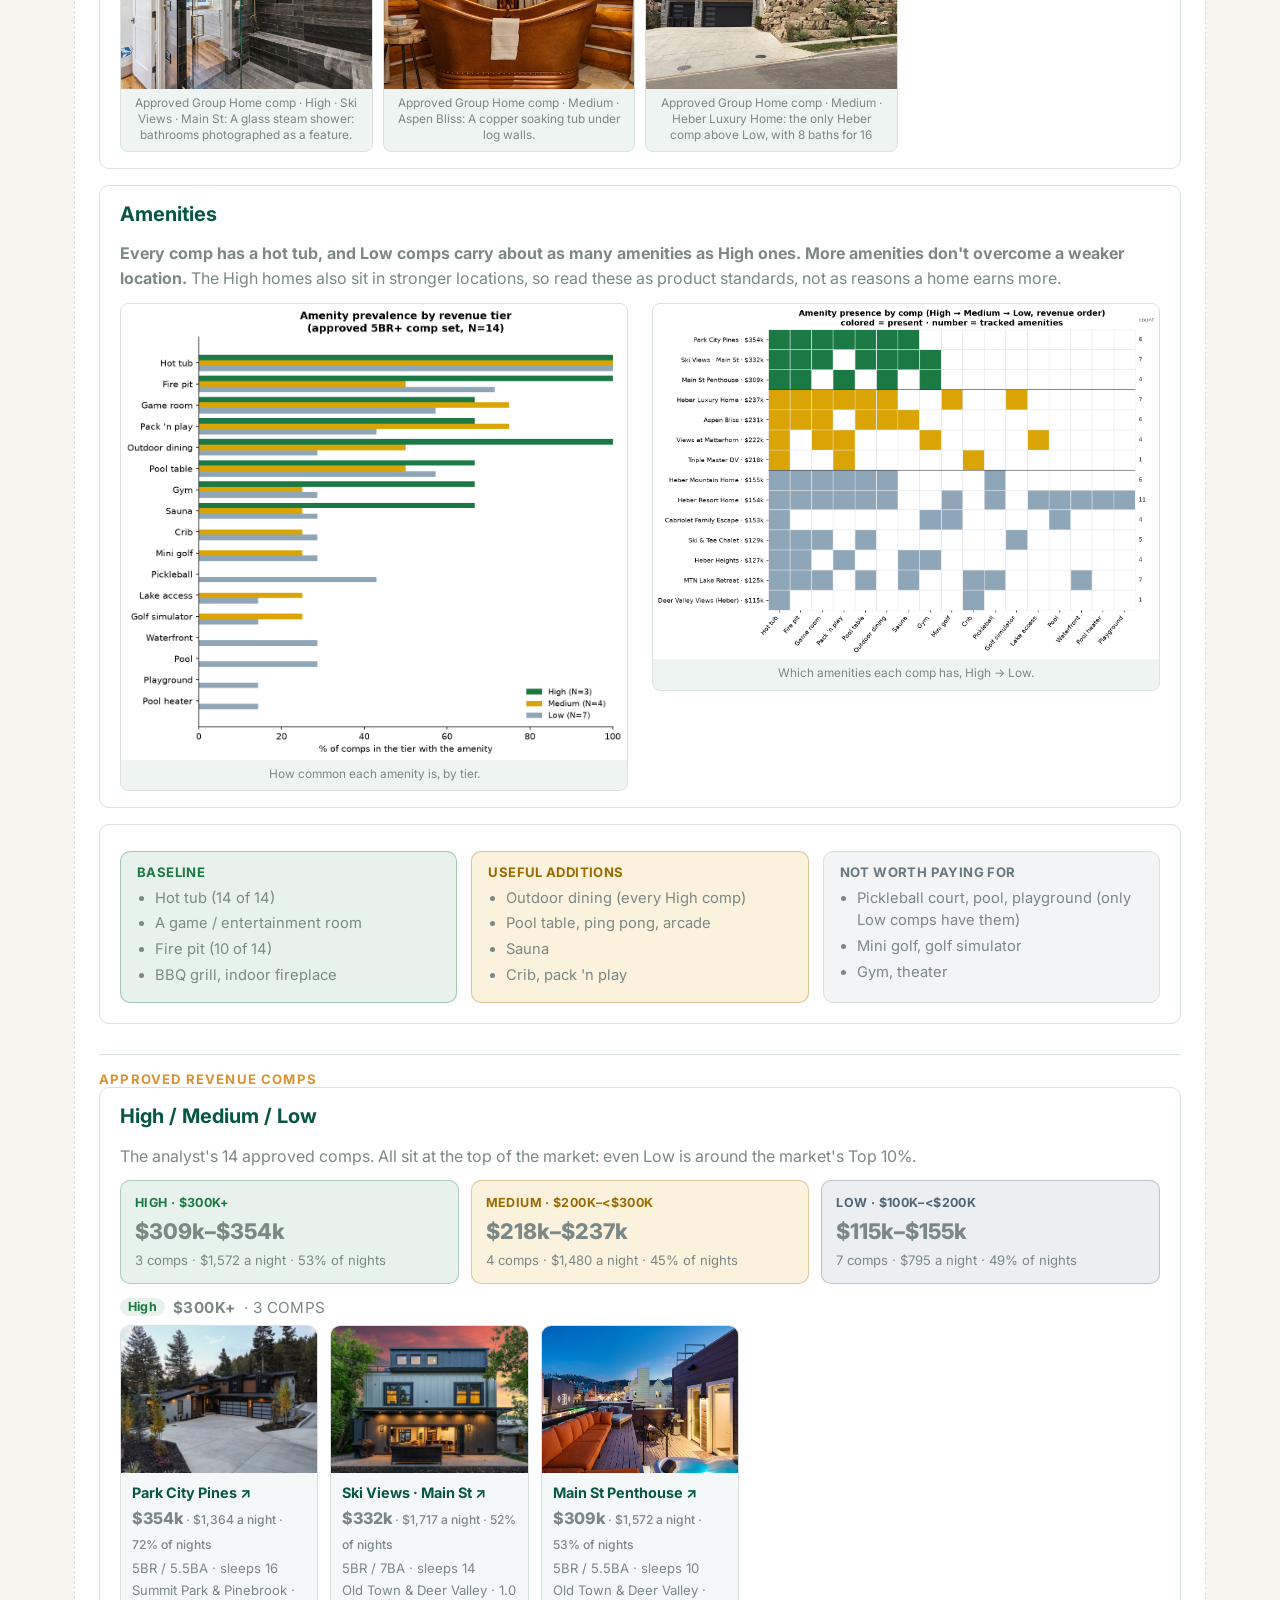
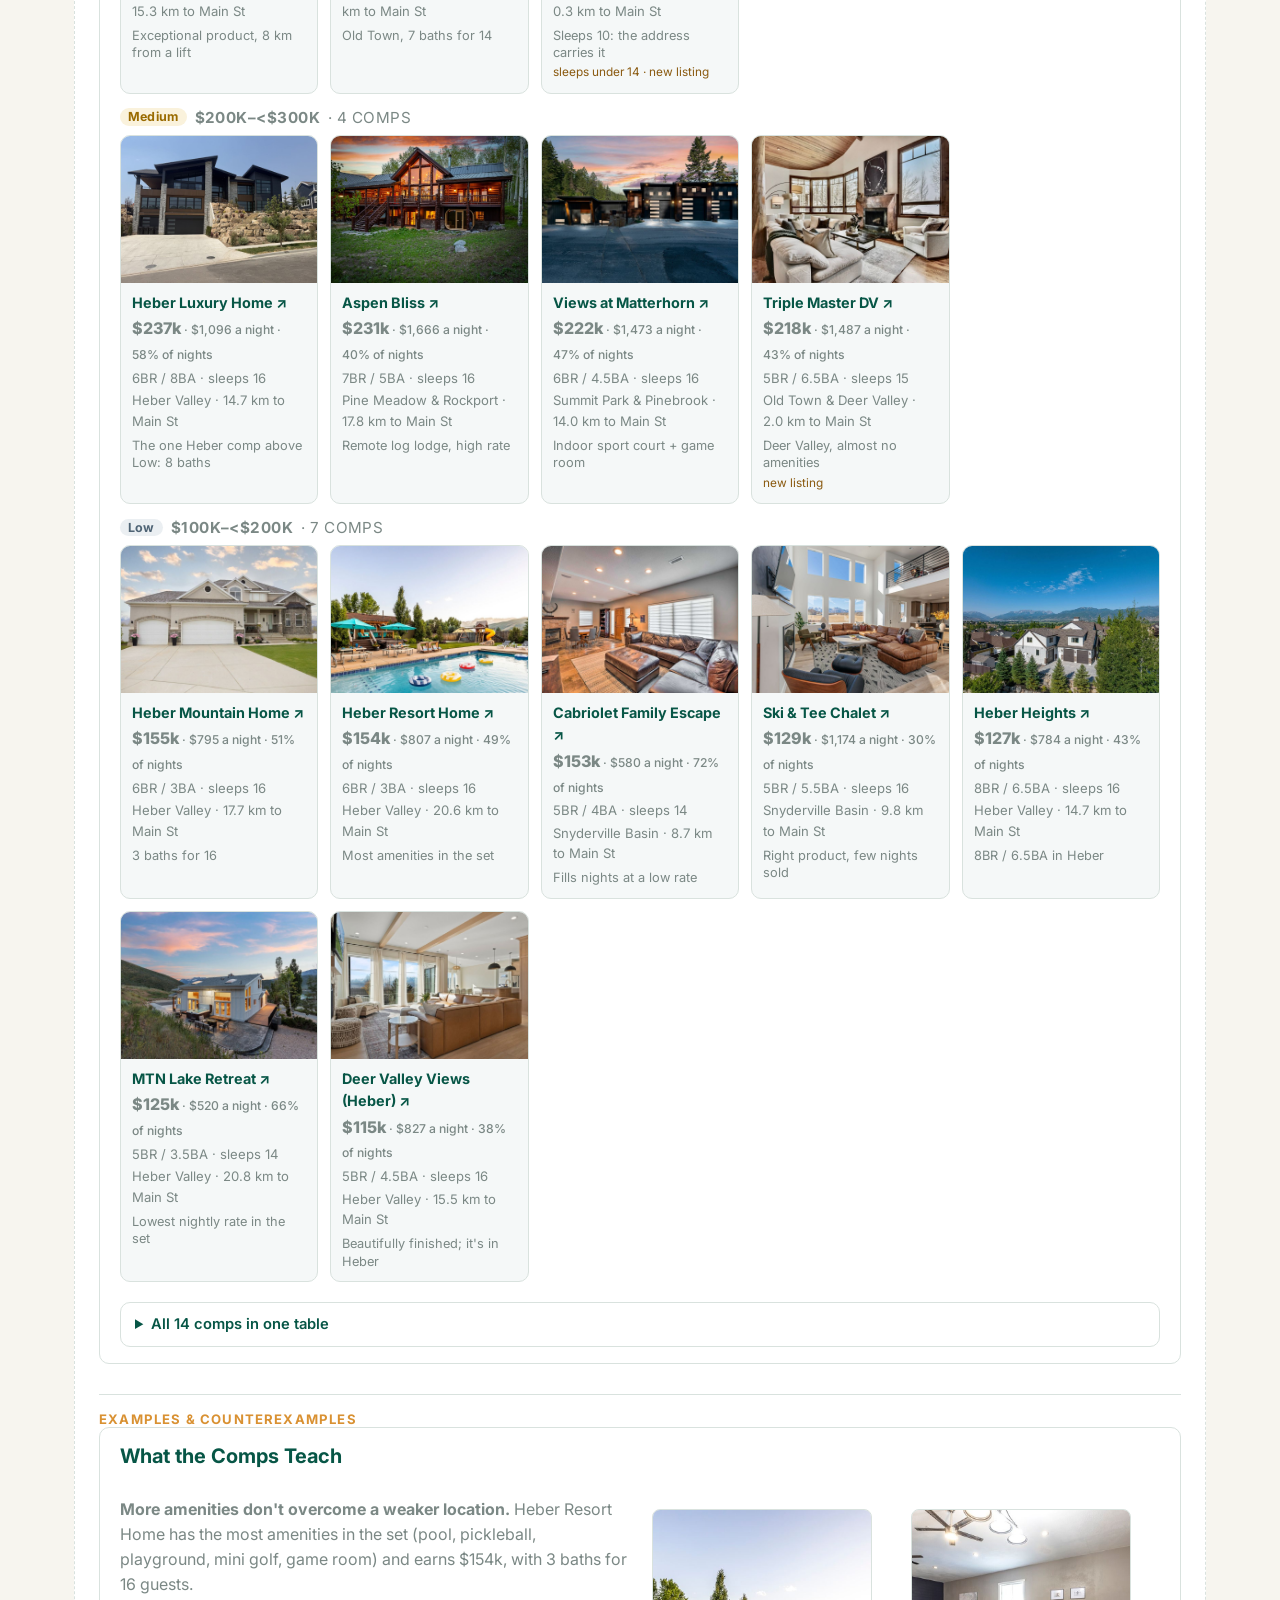
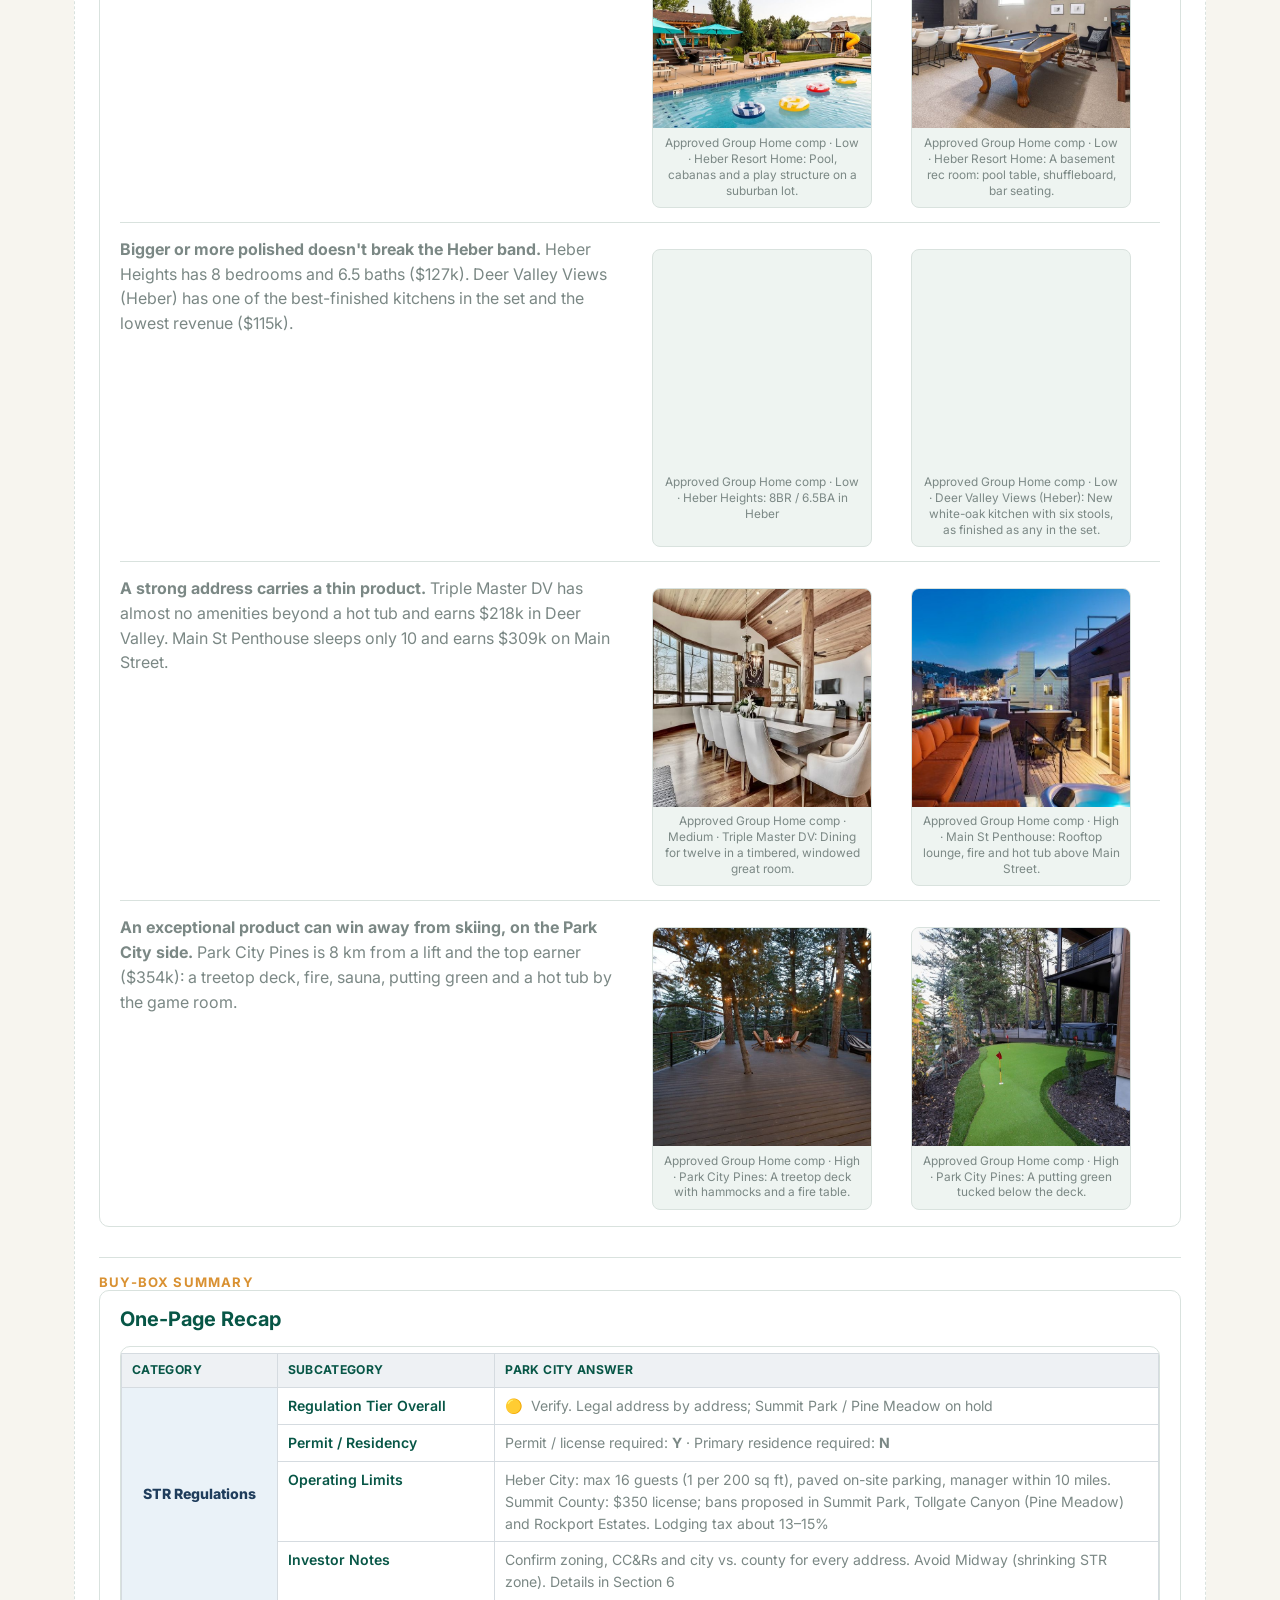
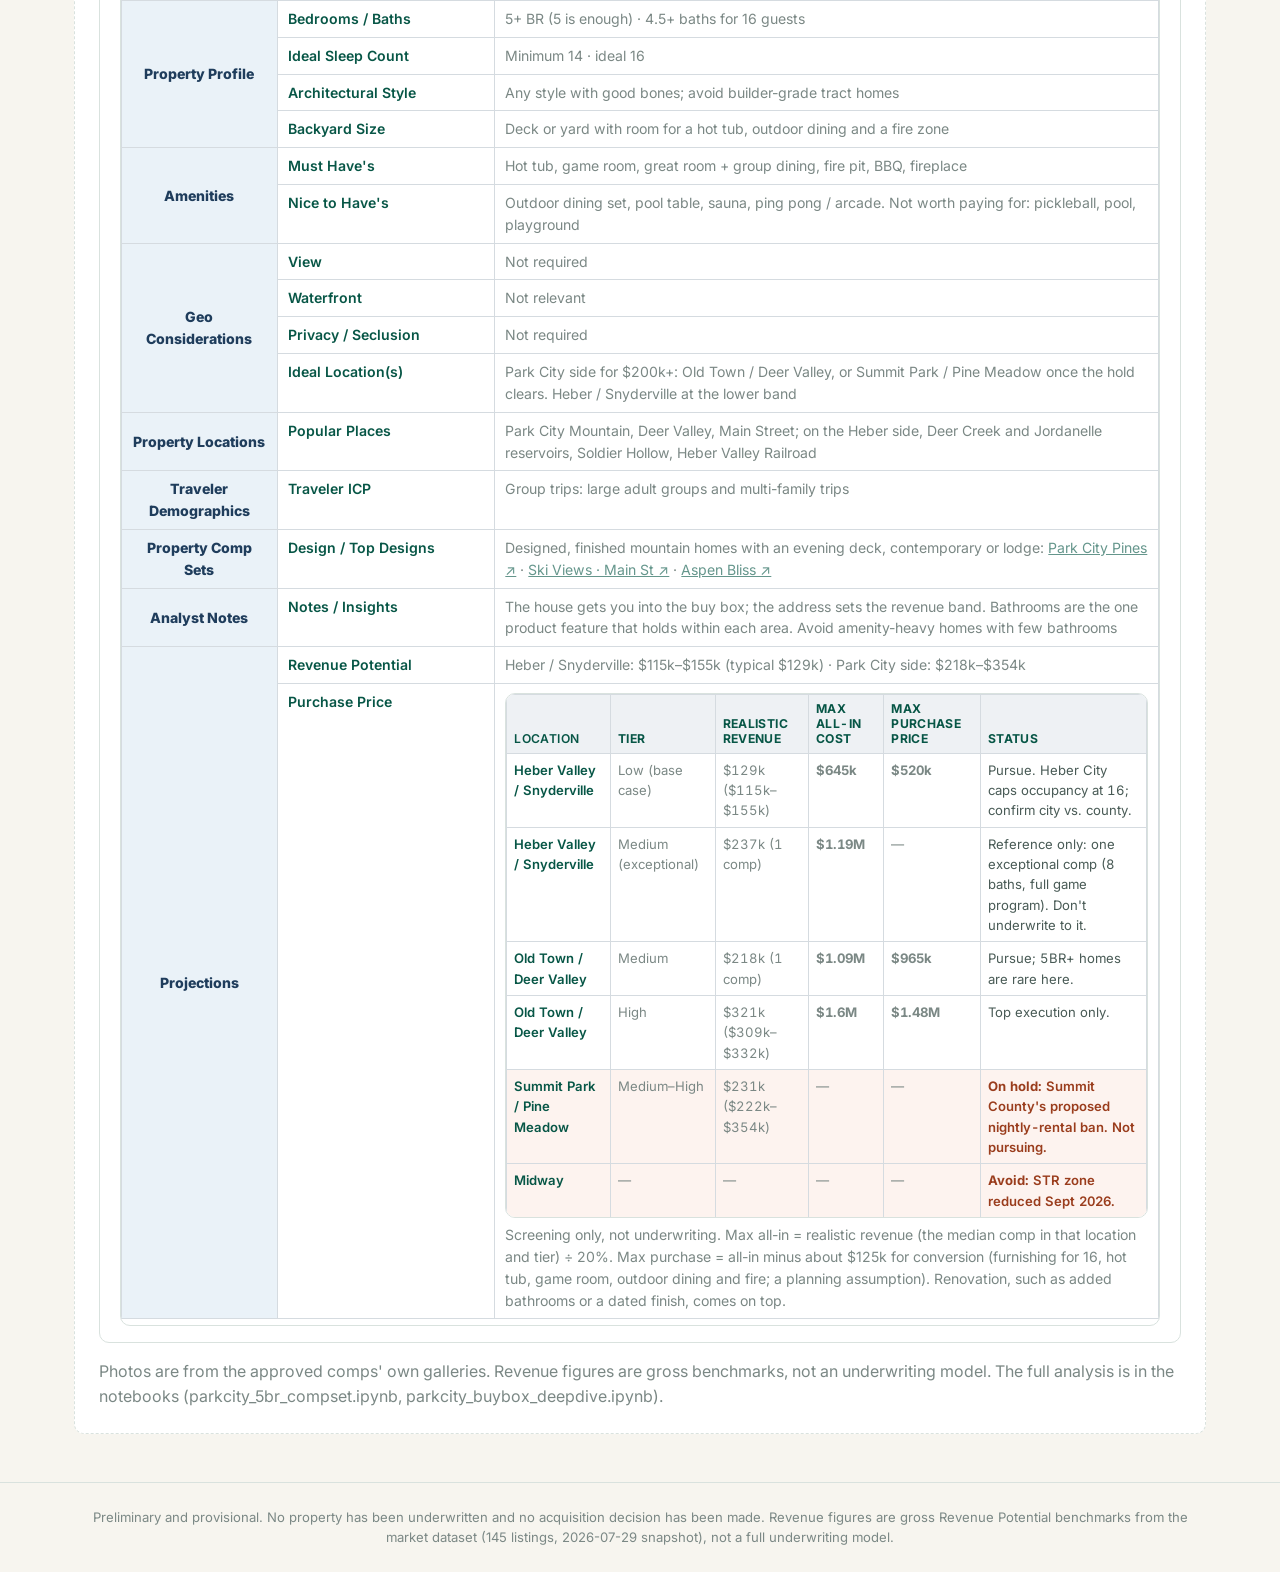
==== commit 8e195f27: "Add approximate acquisition targets (20% gross revenue to cost) by location and tier Overview chips " ====
--- a/index.html
+++ b/index.html
@@ -7,7 +7,7 @@
 <link rel="preconnect" href="https://fonts.googleapis.com" />
 <link href="https://fonts.googleapis.com/css2?family=Inter:wght@400;500;600;700;800&display=swap" rel="stylesheet" />
 <link rel="stylesheet" href="https://cdn.jsdelivr.net/npm/leaflet@1.9.4/dist/leaflet.css" />
-<link rel="stylesheet" href="css/styles.css?v=20261001-pc17" />
+<link rel="stylesheet" href="css/styles.css?v=20261001-pc20" />
 </head>
 <body>
 
@@ -36,7 +36,7 @@
     <div class="container">
       <p class="section-kicker">Preliminary Direction</p>
       <h1>One Park City market, two products</h1>
-      <p class="hero-sub"><strong>For mid-size homes, buy the location; for large homes, buy the product.</strong> The seven areas on the map are reference geography, not strategies. The two boxes below account for all 15 of the market's Top 10% listings. They are unranked: which one to pursue first depends on price, inventory, margins and regulation. Section 7 specifies each against its analyst-approved revenue comp set (14 Group Home comps, 12 Ski-Access comps). Purchase-price underwriting is pending for both.</p>
+      <p class="hero-sub"><strong>For mid-size homes, buy the location; for large homes, buy the product.</strong> The seven areas on the map are reference geography, not strategies. The two boxes below account for all 15 of the market's Top 10% listings. They are unranked: which one to pursue first depends on price, inventory, margins and regulation. Section 7 specifies each against its analyst-approved revenue comp set (14 Group Home comps, 12 Ski-Access comps), with approximate acquisition targets at a 20% gross-revenue yield.</p>
       <div id="buybox-declarations" class="declarations-grid"></div>
       <p id="not-targets" class="not-targets"></p>
     </div>
@@ -66,7 +66,7 @@
     <div class="container">
       <p class="section-kicker">Section 3</p>
       <h2>Location Analysis</h2>
-      <iframe class="embedded-map embedded-map--tall" src="assets/overview/parkcity_overview_map.html?v=20261001-pc17" loading="lazy" title="Interactive map of Park City area STR revenue tiers, seven reference areas, the 2 km ski-access zone, and demand-driver landmarks"></iframe>
+      <iframe class="embedded-map embedded-map--tall" src="assets/overview/parkcity_overview_map.html?v=20261001-pc20" loading="lazy" title="Interactive map of Park City area STR revenue tiers, seven reference areas, the 2 km ski-access zone, and demand-driver landmarks"></iframe>
       <p id="map-interpretation" class="caption"></p>
 
       <h3 class="subsection-title">When Does Location Matter? Bedrooms × Ski Access</h3>
@@ -150,7 +150,7 @@
     <div class="container">
       <p class="section-kicker">Section 7</p>
       <h2>Buy-Box Deep Dive</h2>
-      <p class="subsection-lede">A specification for each product: what to search for, what to buy versus add, and what winning execution looks like. Both boxes are complete on the revenue-comp side: <strong>Large Group Home</strong> against 14 analyst-approved comps, <strong>Ski-Access Home</strong> against 12. Purchase price is pending for both. Every photo is labelled as either an approved comp or a market reference.</p>
+      <p class="subsection-lede">A specification for each product: what to search for, what to buy versus add, and what winning execution looks like. Both boxes are complete on the revenue-comp side: <strong>Large Group Home</strong> against 14 analyst-approved comps, <strong>Ski-Access Home</strong> against 12. Each tab ends with approximate acquisition targets. Every photo is labelled as either an approved comp or a market reference.</p>
       <div id="deep-dive-tabs" class="tabs"></div>
       <div id="deep-dive-content"></div>
     </div>
@@ -175,18 +175,18 @@
 
 <script src="https://cdn.jsdelivr.net/npm/chart.js@4.4.4/dist/chart.umd.min.js"></script>
 <script src="https://cdn.jsdelivr.net/npm/leaflet@1.9.4/dist/leaflet.js"></script>
-<script src="js/region_data.js?v=20261001-pc17"></script>
-<script src="js/deepdive_data.js?v=20261001-pc17"></script>
-<script src="js/compset_data.js?v=20261001-pc17"></script>
-<script src="js/compset_ski_data.js?v=20261001-pc17"></script>
-<script src="js/data.js?v=20261001-pc17"></script>
-<script src="js/render.js?v=20261001-pc17"></script>
-<script src="js/research.js?v=20261001-pc17"></script>
-<script src="js/deepdive.js?v=20261001-pc17"></script>
-<script src="js/compset.js?v=20261001-pc17"></script>
-<script src="js/destination.js?v=20261001-pc17"></script>
-<script src="js/deepdive_content.js?v=20261001-pc17"></script>
-<script src="js/charts.js?v=20261001-pc17"></script>
-<script src="js/main.js?v=20261001-pc17"></script>
+<script src="js/region_data.js?v=20261001-pc20"></script>
+<script src="js/deepdive_data.js?v=20261001-pc20"></script>
+<script src="js/compset_data.js?v=20261001-pc20"></script>
+<script src="js/compset_ski_data.js?v=20261001-pc20"></script>
+<script src="js/data.js?v=20261001-pc20"></script>
+<script src="js/render.js?v=20261001-pc20"></script>
+<script src="js/research.js?v=20261001-pc20"></script>
+<script src="js/deepdive.js?v=20261001-pc20"></script>
+<script src="js/compset.js?v=20261001-pc20"></script>
+<script src="js/destination.js?v=20261001-pc20"></script>
+<script src="js/deepdive_content.js?v=20261001-pc20"></script>
+<script src="js/charts.js?v=20261001-pc20"></script>
+<script src="js/main.js?v=20261001-pc20"></script>
 </body>
 </html>
--- a/css/styles.css
+++ b/css/styles.css
@@ -750,3 +750,18 @@
 .bb-template__cat { background: #eaf2f8; color: #1f3d5c; font-weight: 800; width: 15%; text-align: center !important; vertical-align: middle !important; }
 .bb-template__sub { width: 21%; font-weight: 600; color: var(--color-primary); }
 @media (max-width: 600px) { .bb-template { font-size: 0.82rem; } .bb-template th, .bb-template td { padding: 6px 7px; } }
+
+/* Acquisition screening (20% gross revenue to cost) */
+.bb2-chip--acq { background: color-mix(in srgb, var(--brand-green) 10%, white); color: var(--brand-green); border-color: color-mix(in srgb, var(--brand-green) 30%, transparent); font-weight: 700; }
+.bb2-chip--hold { background: #fbe9e2; color: #9a3d1d; border-color: #f0c9b9; }
+.acq-table td.cell-note { white-space: normal; min-width: 200px; }
+.acq-table th[scope="row"] { white-space: normal; min-width: 150px; }
+.acq-row--hold th, .acq-row--hold td { background: #fdf3ef; }
+.acq-row--hold td.cell-note { color: #9a3d1d; font-weight: 600; }
+.acq-row--skip th, .acq-row--skip td, .acq-row--ref th, .acq-row--ref td { color: var(--color-text-muted); }
+.acq-note { margin: 6px 0 0; }
+.bb-template td .table-scroll { margin: 2px 0; }
+/* The acquisition table sits inside a template cell: let it wrap to the column. */
+.bb-template .acq-table th, .bb-template .acq-table td { white-space: normal; min-width: 0; padding: 6px 7px; }
+.bb-template .acq-table td.cell-note, .bb-template .acq-table th[scope="row"] { min-width: 0; }
+.bb-template .table-scroll { max-width: 100%; }
